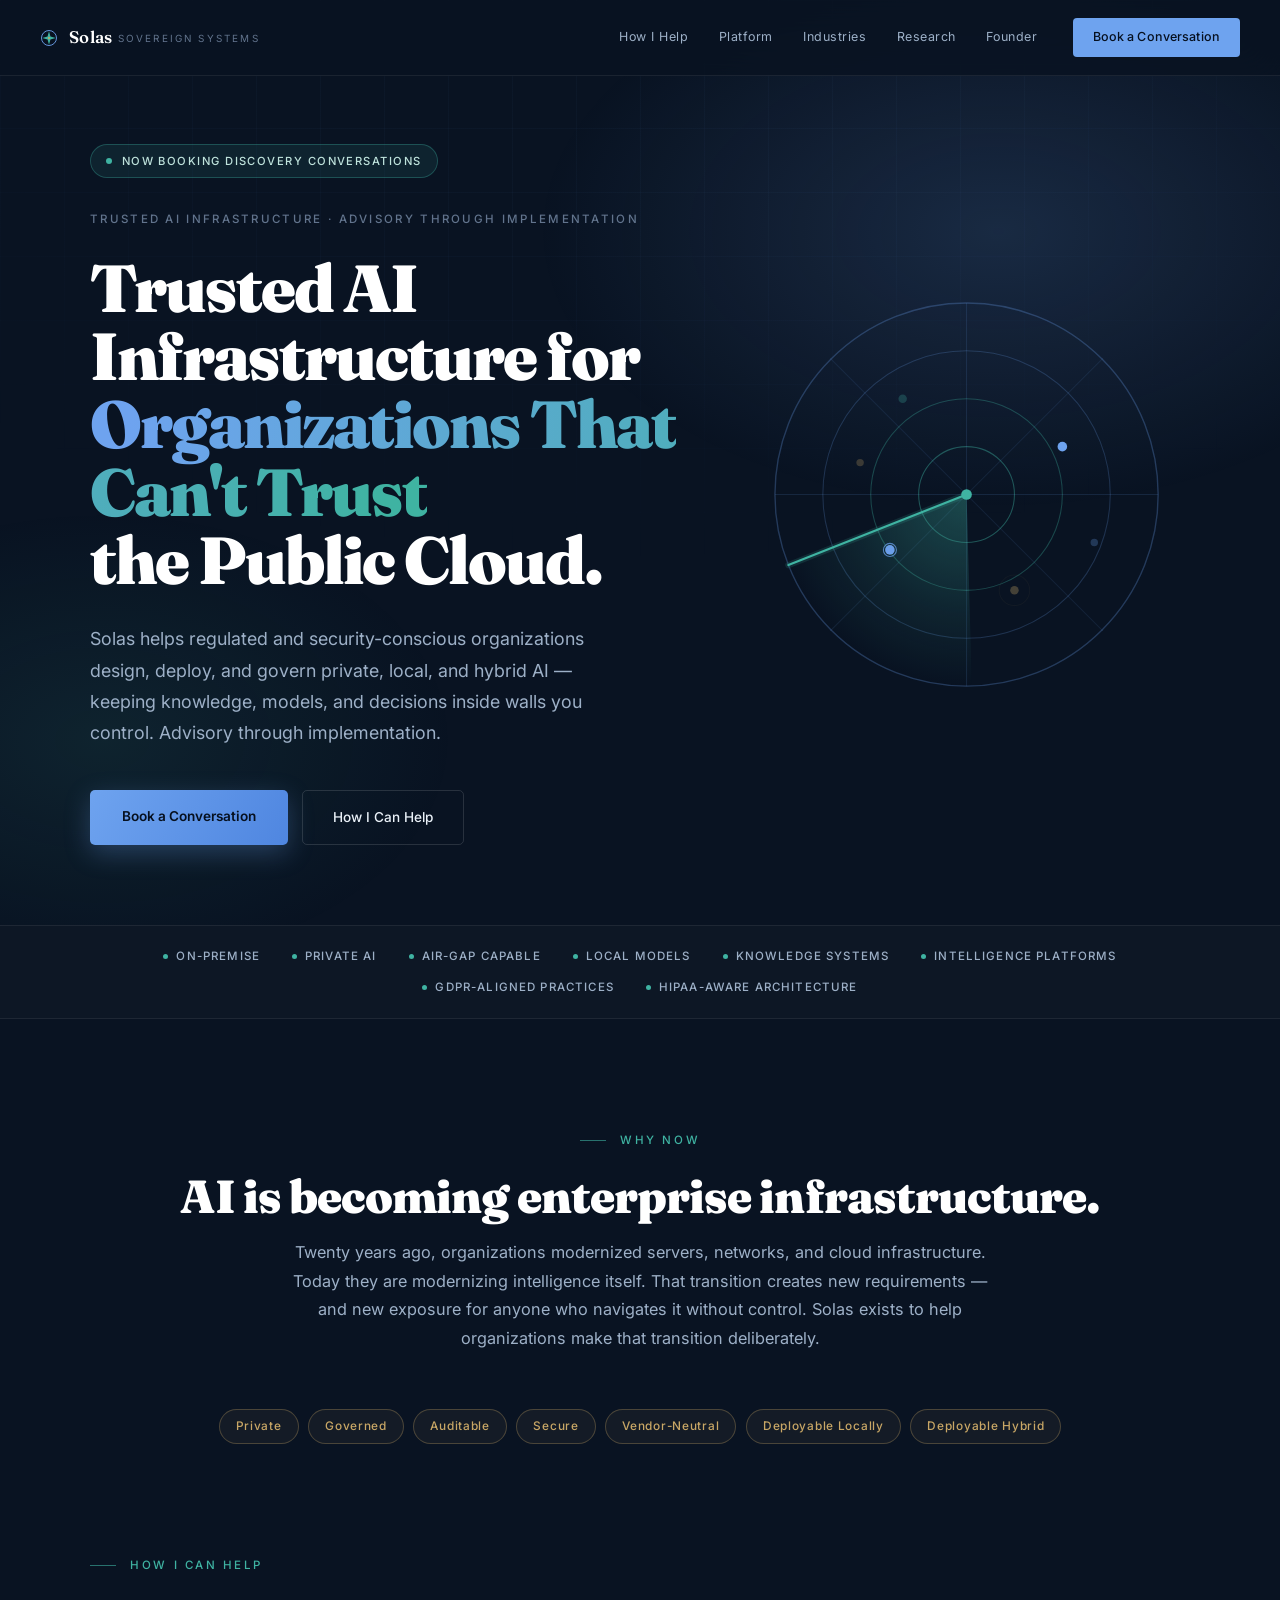
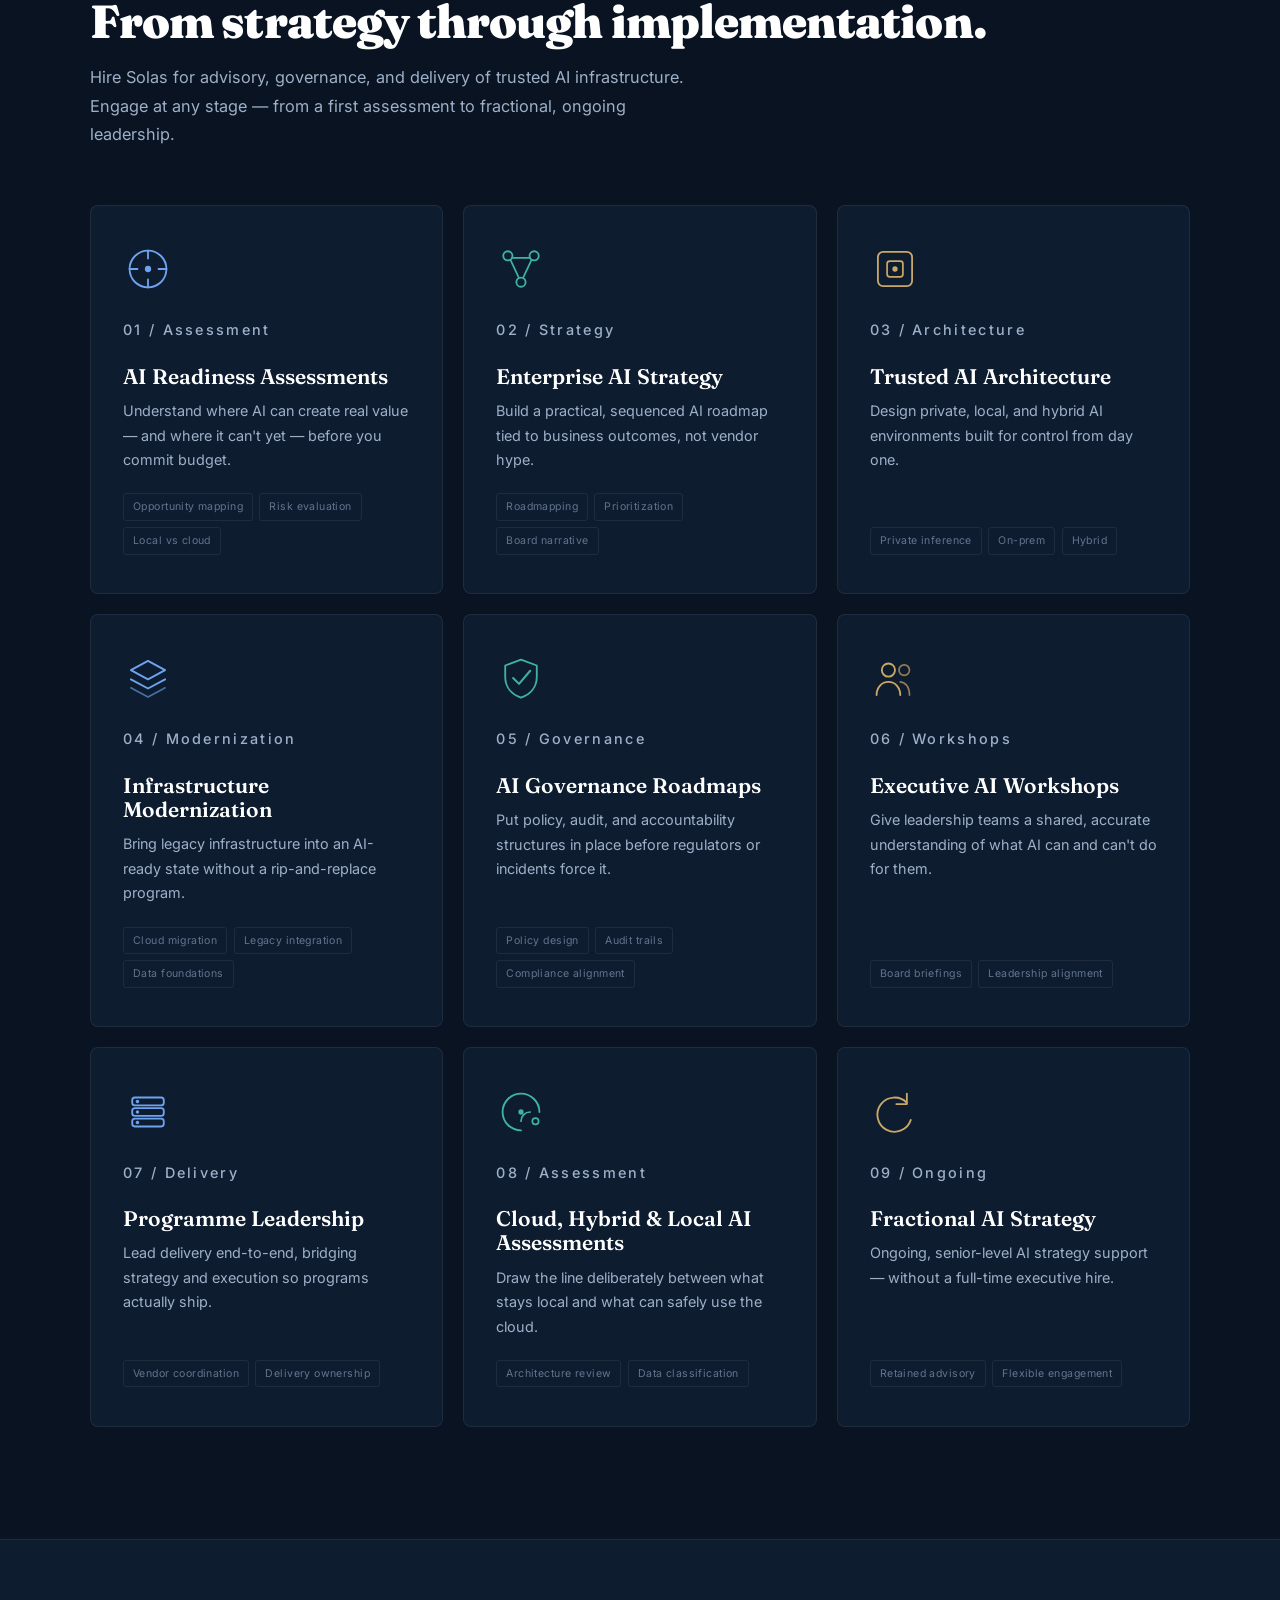
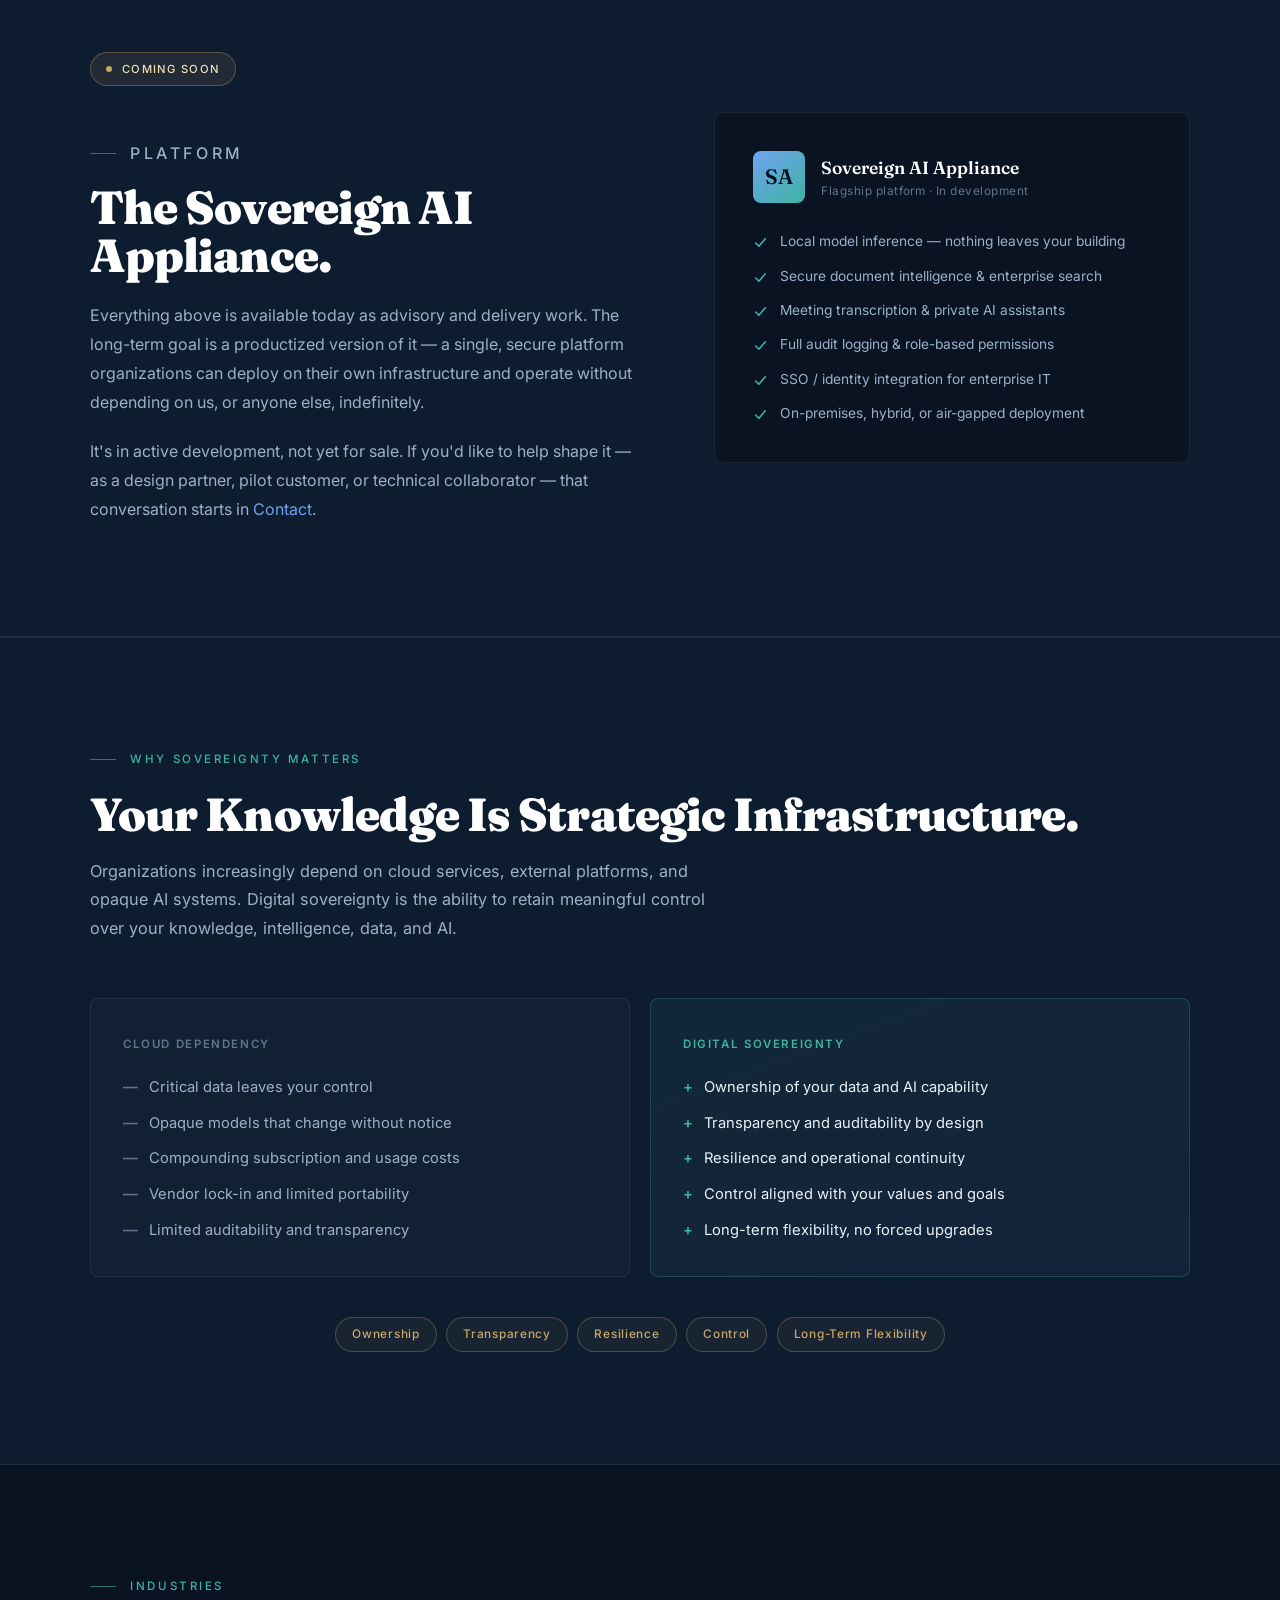
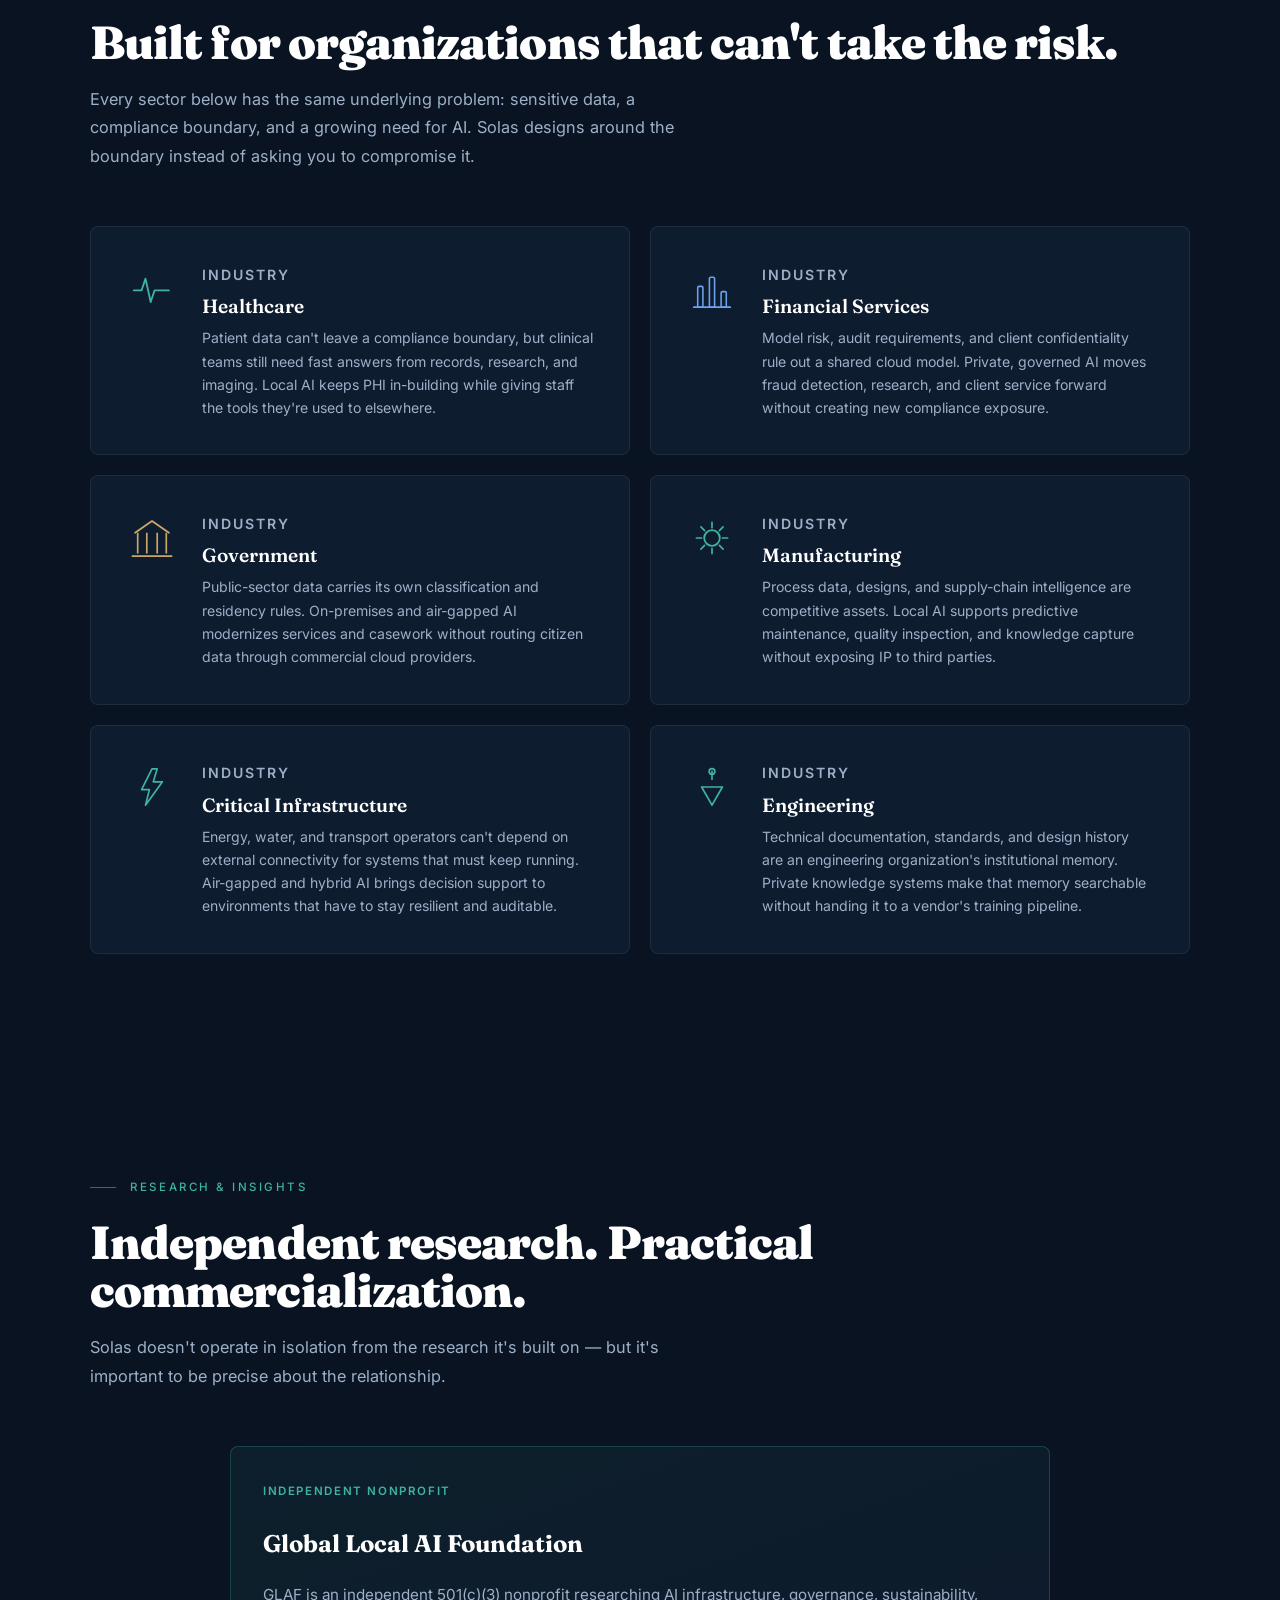
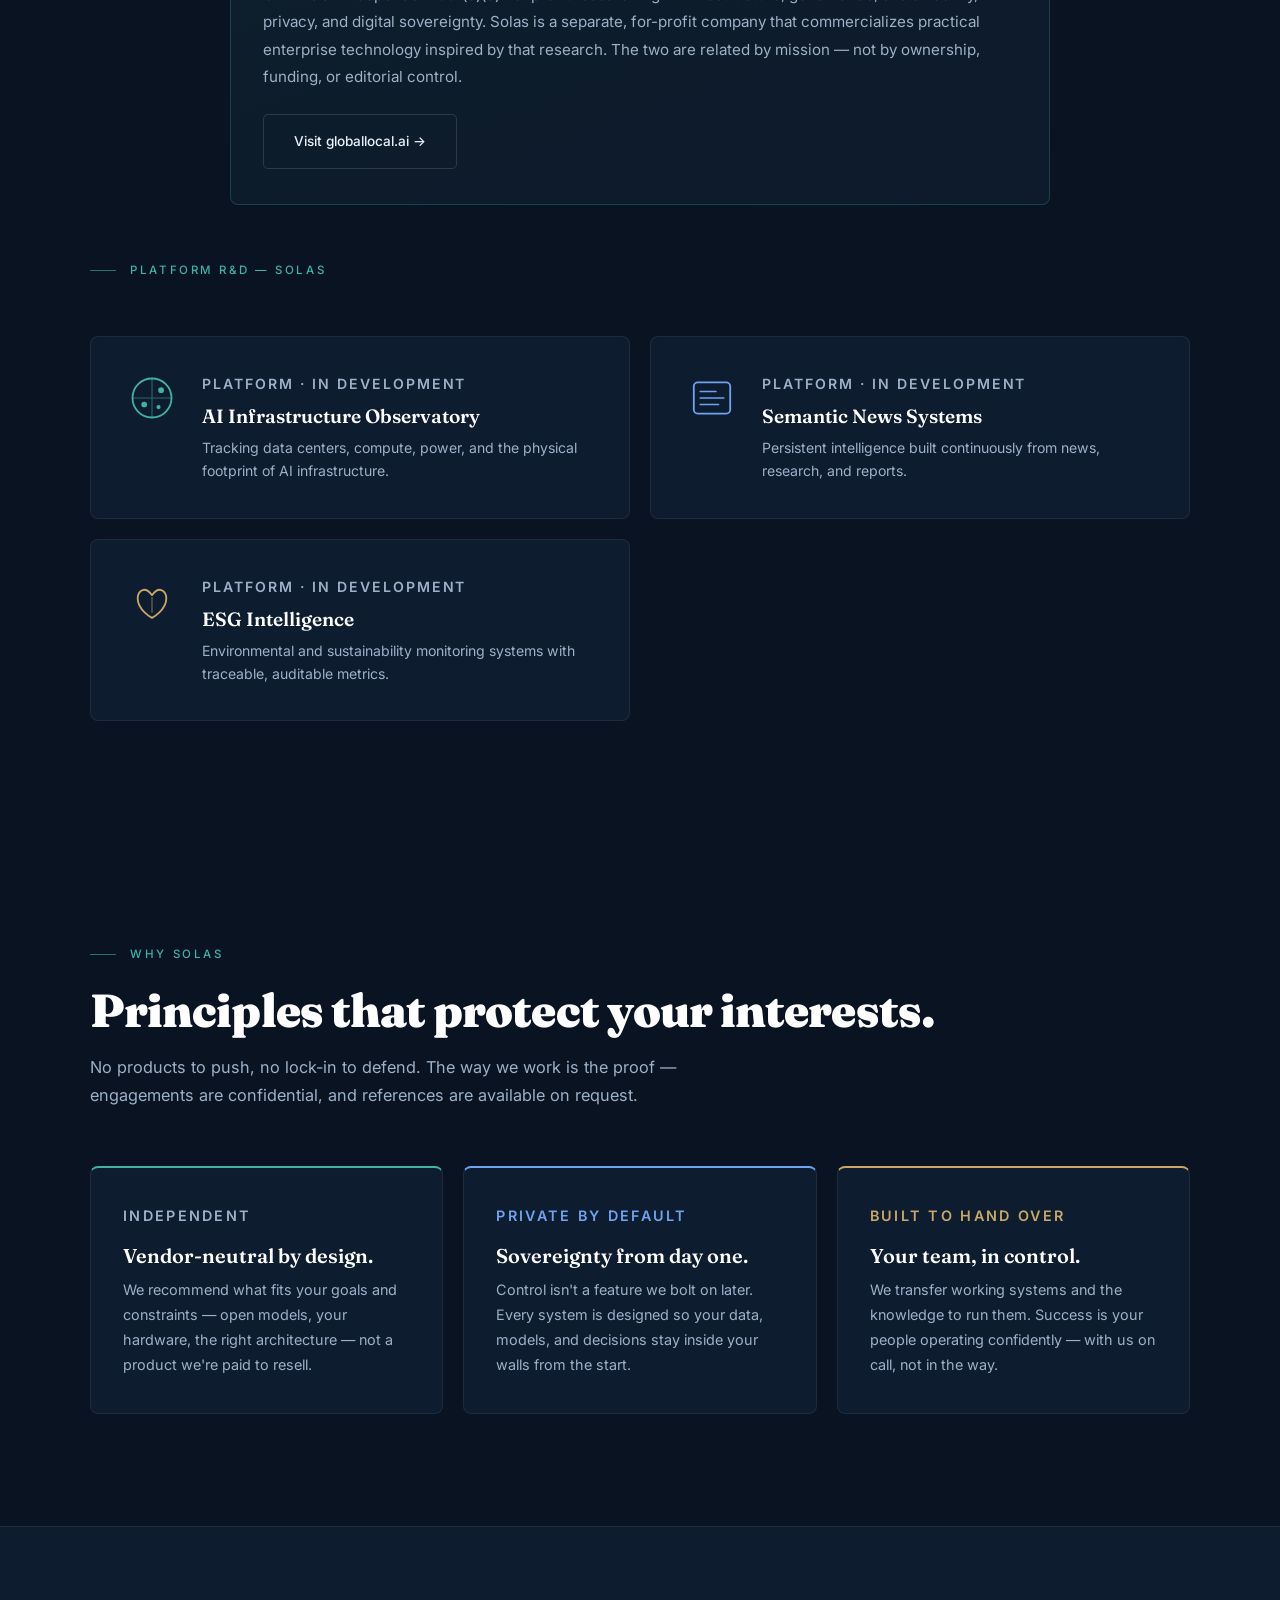
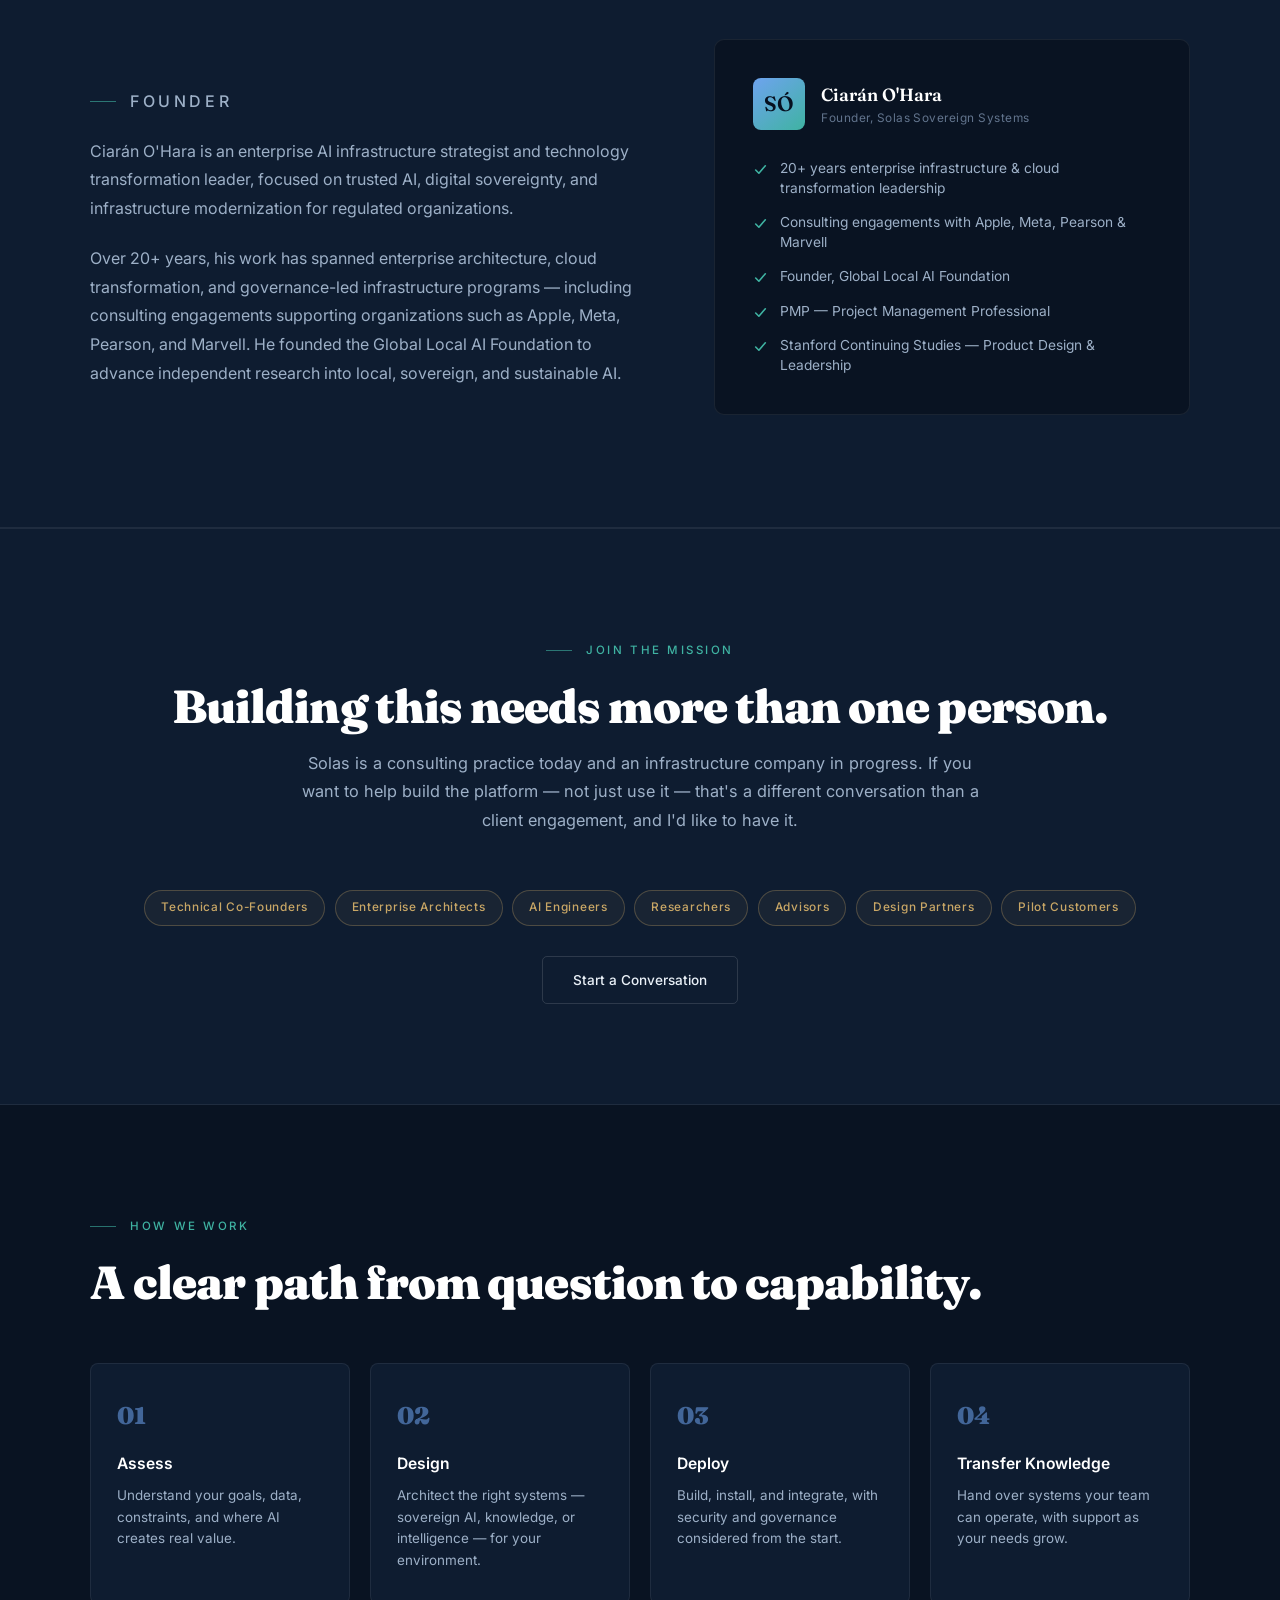
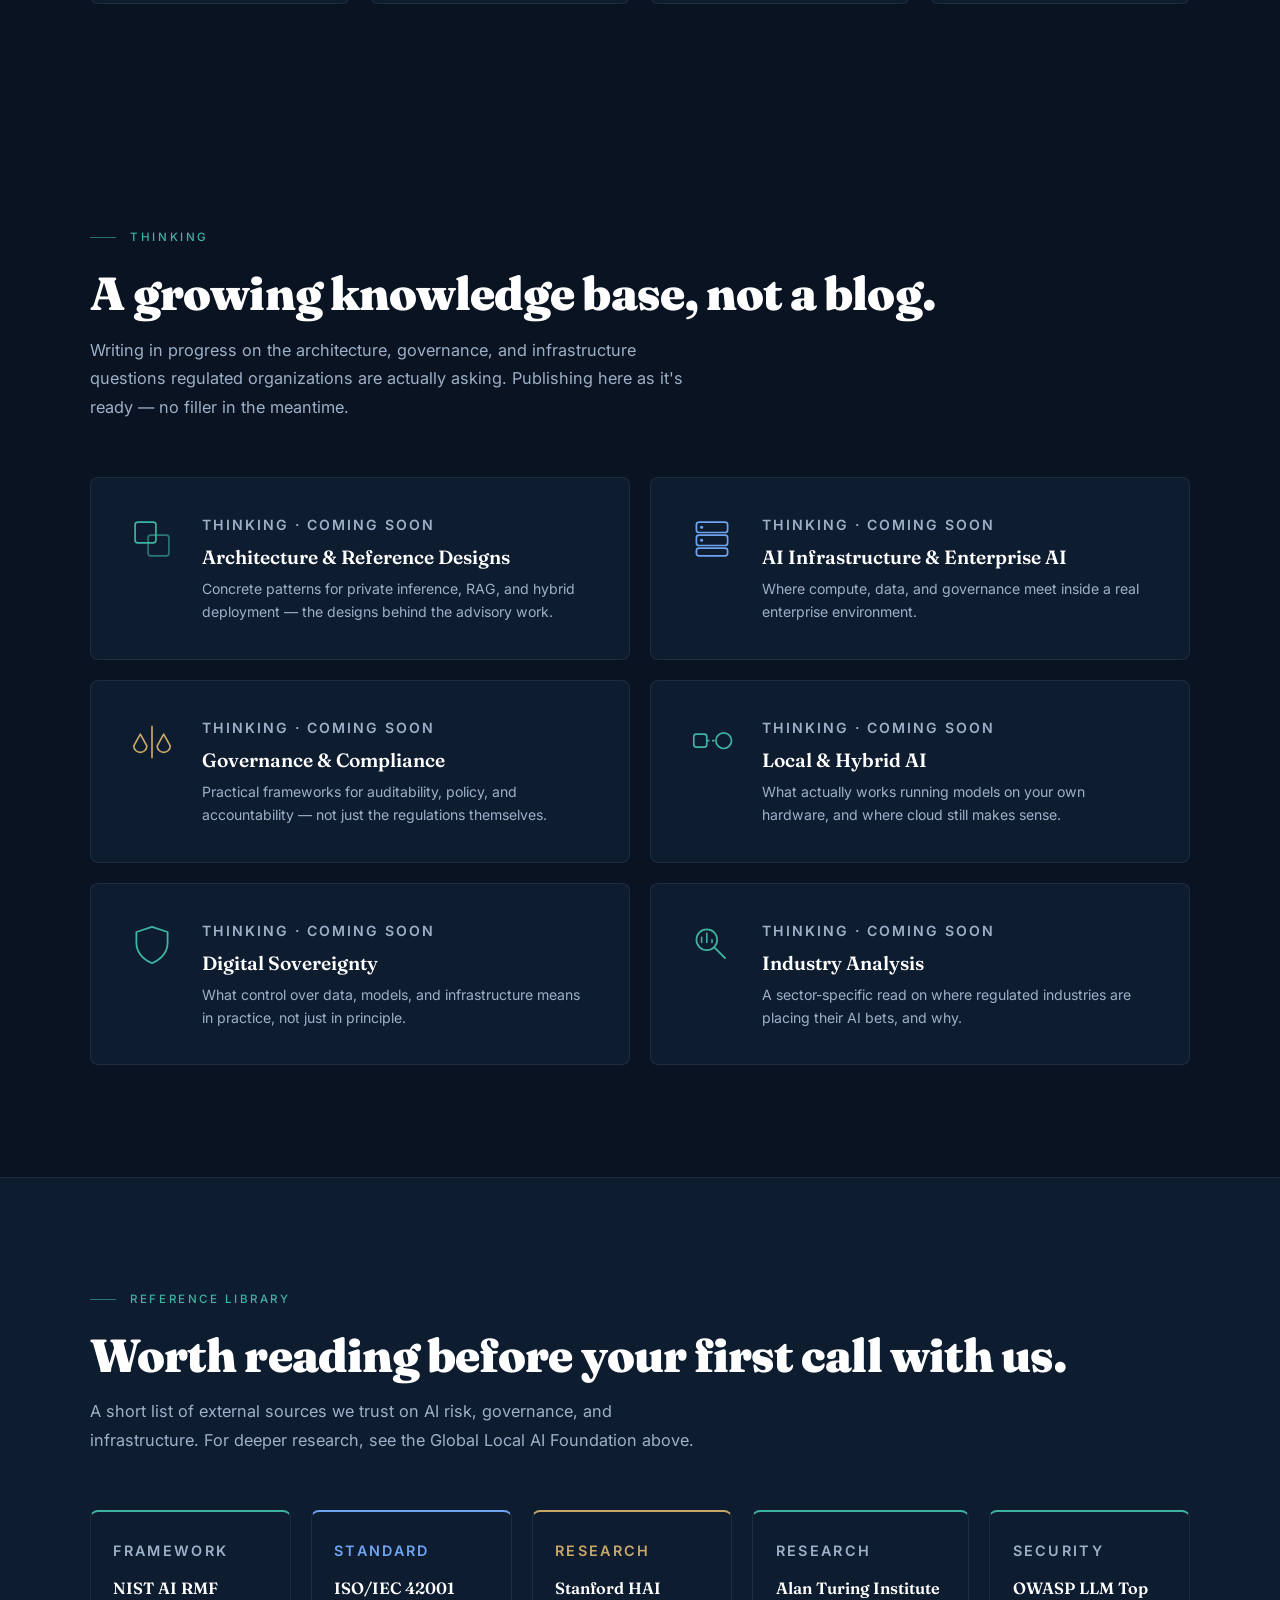
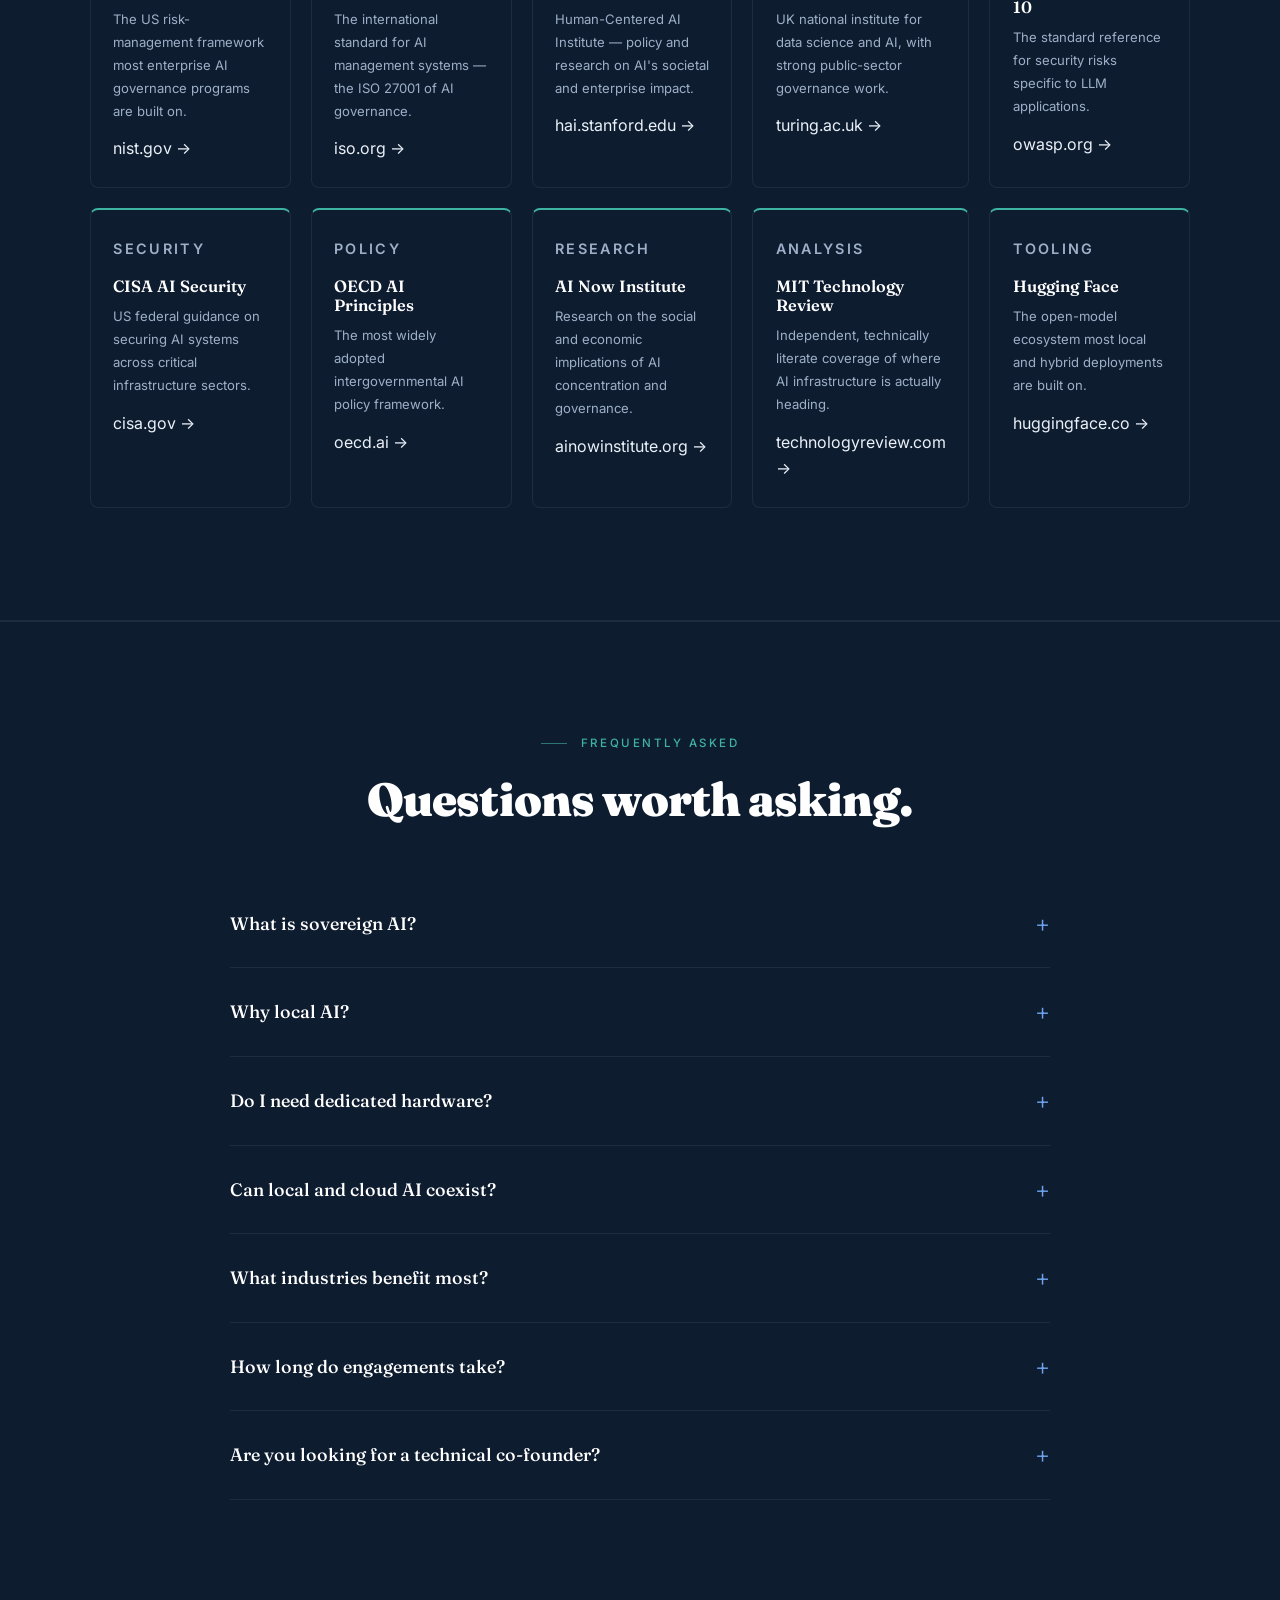
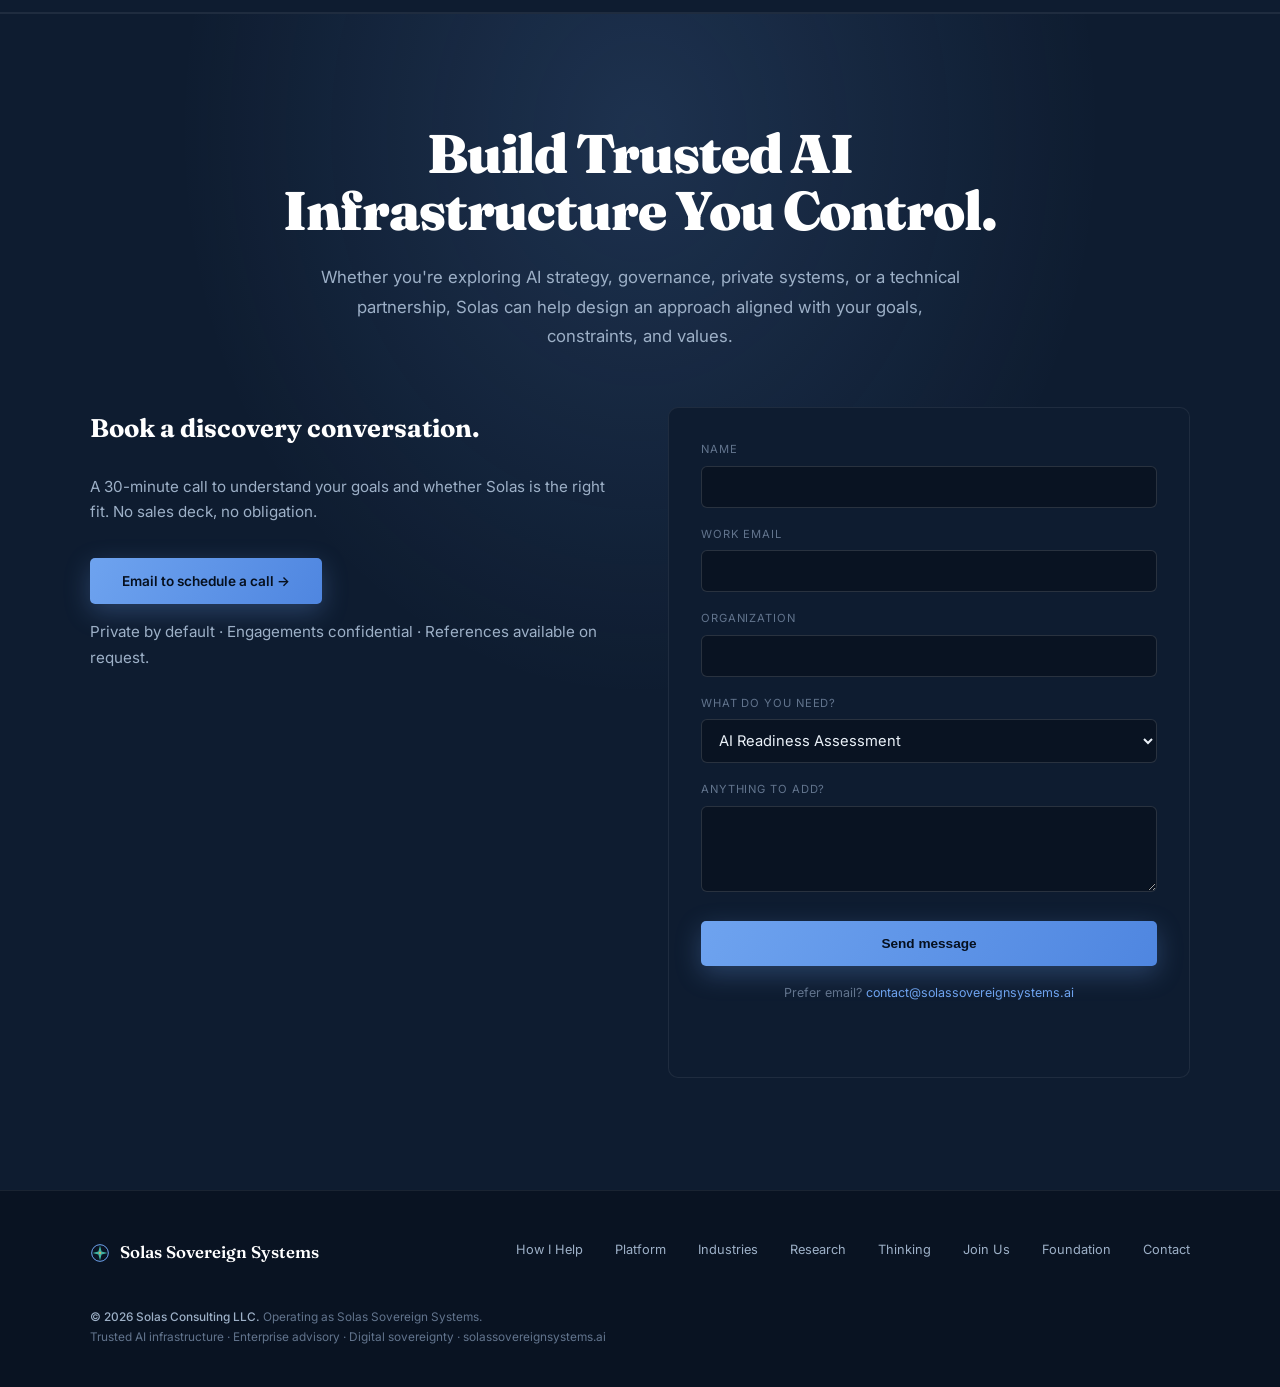
==== index.html @ c2ae2342 "contact: use contact@solassovereignsystems.ai instead of personal email Domain mail forwarding is al" ====
<!DOCTYPE html>
<html lang="en">
<head>
<meta charset="UTF-8">
<meta name="viewport" content="width=device-width, initial-scale=1.0">
<meta name="description" content="Solas Sovereign Systems is trusted AI infrastructure for organizations that can't trust the public cloud — advisory, architecture, and implementation for regulated industries.">
<meta property="og:title" content="Solas Sovereign Systems — Trusted AI Infrastructure">
<meta property="og:description" content="Trusted AI infrastructure for regulated industries. Advisory through implementation — private, local, and hybrid AI you control.">
<meta property="og:type" content="website">
<meta property="og:url" content="https://solassovereignsystems.ai/">
<meta property="og:image" content="https://solassovereignsystems.ai/og-image.png">
<meta property="og:image:width" content="1200">
<meta property="og:image:height" content="630">
<meta name="twitter:card" content="summary_large_image">
<meta name="twitter:title" content="Solas Sovereign Systems — Trusted AI Infrastructure">
<meta name="twitter:description" content="Trusted AI infrastructure for regulated industries. Private, local, and hybrid AI you control.">
<meta name="twitter:image" content="https://solassovereignsystems.ai/og-image.png">
<title>Solas Sovereign Systems — Trusted AI Infrastructure for Regulated Industries</title>
<link rel="canonical" href="https://solassovereignsystems.ai/">
<link rel="icon" type="image/svg+xml" href="/favicon.svg">
<link rel="icon" type="image/png" sizes="32x32" href="/favicon-32.png">
<link rel="icon" type="image/png" sizes="16x16" href="/favicon-16.png">
<link rel="apple-touch-icon" sizes="180x180" href="/apple-touch-icon.png">
<link rel="preconnect" href="https://fonts.googleapis.com">
<link rel="preconnect" href="https://fonts.gstatic.com" crossorigin>
<link href="https://fonts.googleapis.com/css2?family=Fraunces:ital,opsz,wght@0,9..144,400;0,9..144,500;0,9..144,600;0,9..144,900;1,9..144,400&family=Inter:wght@300;400;500;600;700&display=swap" rel="stylesheet">
<script type="application/ld+json">
{
  "@context": "https://schema.org",
  "@type": "ProfessionalService",
  "name": "Solas Sovereign Systems",
  "url": "https://solassovereignsystems.ai/",
  "description": "Trusted AI infrastructure for regulated industries — advisory, architecture, and implementation for private, local, and hybrid AI.",
  "image": "https://solassovereignsystems.ai/og-image.png",
  "priceRange": "$$$",
  "areaServed": "Worldwide",
  "founder": {
    "@type": "Person",
    "name": "Ciarán O'Hara",
    "jobTitle": "Founder, Enterprise AI Infrastructure Strategist",
    "alumniOf": "Stanford Continuing Studies",
    "sameAs": ["https://globallocal.ai"]
  },
  "makesOffer": [
    {"@type": "Offer", "itemOffered": {"@type": "Service", "name": "AI Readiness Assessments"}},
    {"@type": "Offer", "itemOffered": {"@type": "Service", "name": "Enterprise AI Strategy"}},
    {"@type": "Offer", "itemOffered": {"@type": "Service", "name": "Trusted AI Architecture"}},
    {"@type": "Offer", "itemOffered": {"@type": "Service", "name": "AI Governance Roadmaps"}}
  ],
  "knowsAbout": ["Sovereign AI", "Digital Sovereignty", "AI Governance", "Enterprise AI Infrastructure", "Local AI", "Hybrid AI"]
}
</script>
<style>
*,*::before,*::after{box-sizing:border-box;margin:0;padding:0}
:root{
  --bg:#091322;--bg2:#0e1c30;--bg3:#13263f;--bg4:#1a3252;
  --line:rgba(255,255,255,0.07);--line2:rgba(255,255,255,0.13);
  --teal:#3fb3a2;--blue:#6ea3ef;--gold:#c9a766;
  --text:#eaf1f8;--text2:#9db0c7;--text3:#62748d;
}
html{scroll-behavior:smooth}
body{background:var(--bg);color:var(--text);font-family:'Inter',sans-serif;font-weight:400;line-height:1.65;-webkit-font-smoothing:antialiased;overflow-x:hidden}
body::before{content:'';position:fixed;inset:0;z-index:0;pointer-events:none;
  background-image:linear-gradient(rgba(110,163,239,0.035) 1px,transparent 1px),linear-gradient(90deg,rgba(110,163,239,0.035) 1px,transparent 1px);
  background-size:64px 64px;
  mask-image:radial-gradient(ellipse 100% 80% at 50% 0%,#000 30%,transparent 80%);
  -webkit-mask-image:radial-gradient(ellipse 100% 80% at 50% 0%,#000 30%,transparent 80%)}
.wrap{max-width:1180px;margin:0 auto;padding:0 2.5rem}
section{position:relative;z-index:1}
a{color:inherit;text-decoration:none}
@keyframes fU{from{opacity:0;transform:translateY(22px)}to{opacity:1;transform:translateY(0)}}
@keyframes ping{0%{box-shadow:0 0 0 0 rgba(63,179,162,0.6)}70%{box-shadow:0 0 0 7px rgba(63,179,162,0)}100%{box-shadow:0 0 0 0 rgba(63,179,162,0)}}
.reveal{opacity:0;transform:translateY(22px);transition:opacity .7s ease,transform .7s ease}
.reveal.in{opacity:1;transform:none}

/* top accent */
.topbar{position:fixed;top:0;left:0;right:0;height:2px;z-index:200;background:linear-gradient(90deg,var(--teal),var(--blue),var(--gold))}

/* NAV */
nav{position:fixed;top:0;left:0;right:0;z-index:150;display:flex;align-items:center;justify-content:space-between;padding:1.15rem 2.5rem;background:rgba(9,19,34,0.82);backdrop-filter:blur(18px);border-bottom:1px solid var(--line)}
.brand{display:flex;align-items:center;gap:0.7rem;font-family:'Fraunces',serif;font-weight:600;font-size:1.05rem;letter-spacing:0.01em;color:#fff}
.brand .mark{width:18px;height:18px;flex-shrink:0}
.brand small{font-family:'Inter',sans-serif;font-weight:400;font-size:0.62rem;letter-spacing:0.22em;text-transform:uppercase;color:var(--text3);margin-left:-0.35rem}
.nav-right{display:flex;align-items:center;gap:2.2rem}
.nav-links{display:flex;gap:1.9rem}
.nav-links a{font-size:0.78rem;letter-spacing:0.04em;color:var(--text2);transition:color .2s}
.nav-links a:hover{color:#fff}
.nav-cta{font-size:0.78rem;font-weight:500;padding:9px 20px;border-radius:4px;background:var(--blue);color:#06101f;letter-spacing:0.01em;transition:all .2s;white-space:nowrap}
.nav-cta:hover{background:#8ab8f5;transform:translateY(-1px)}
@media(max-width:920px){.nav-links{display:none}nav{padding:1rem 1.5rem}.wrap{padding:0 1.5rem}}
@media(max-width:560px){.brand small{display:none}.nav-cta{padding:9px 16px}}

/* eyebrow + section heads */
.eyebrow{font-size:0.72rem;font-weight:500;letter-spacing:0.22em;text-transform:uppercase;color:var(--teal);display:flex;align-items:center;gap:0.9rem}
.eyebrow::before{content:'';width:26px;height:1px;background:var(--teal);opacity:0.6}
.sec-head{font-family:'Fraunces',serif;font-weight:900;font-size:clamp(2rem,4vw,2.9rem);line-height:1.04;letter-spacing:-0.02em;color:#fff}
.sec-sub{color:var(--text2);font-size:1.02rem;line-height:1.75;max-width:620px;margin-top:1.1rem}

/* HERO */
.hero{min-height:94vh;display:flex;align-items:center;padding:9rem 0 5rem;overflow:hidden;
  background:radial-gradient(ellipse 60% 50% at 78% 25%,rgba(110,163,239,0.16),transparent 60%),radial-gradient(ellipse 50% 45% at 8% 80%,rgba(63,179,162,0.10),transparent 55%)}
.hero-inner{max-width:1180px;margin:0 auto;padding:0 2.5rem;width:100%;display:grid;grid-template-columns:1.15fr 0.85fr;gap:3rem;align-items:center}
.status-pill{display:inline-flex;align-items:center;gap:0.6rem;font-size:0.7rem;font-weight:500;letter-spacing:0.13em;text-transform:uppercase;color:#bfe3dc;background:rgba(63,179,162,0.1);border:1px solid rgba(63,179,162,0.32);padding:7px 15px;border-radius:100px;margin-bottom:2rem;opacity:0;animation:fU .8s .1s ease forwards}
.status-pill.static{opacity:1;animation:none}
.status-pill.gold{color:#f0dfb8;background:rgba(201,167,102,0.1);border-color:rgba(201,167,102,0.35)}
.status-pill.gold .dot{background:var(--gold)}
.status-pill .dot{width:6px;height:6px;border-radius:50%;background:var(--teal);animation:ping 2.4s ease-out infinite}
.hero-eyebrow{font-size:0.72rem;font-weight:500;letter-spacing:0.2em;text-transform:uppercase;color:var(--text3);margin-bottom:1.6rem;opacity:0;animation:fU .8s .2s ease forwards}
.hero h1{font-family:'Fraunces',serif;font-weight:900;font-size:clamp(2.5rem,5.2vw,4.4rem);line-height:1.02;letter-spacing:-0.03em;color:#fff;opacity:0;animation:fU .8s .35s ease forwards}
.hero h1 em{font-style:normal;background:linear-gradient(100deg,var(--blue) 5%,var(--teal) 95%);-webkit-background-clip:text;background-clip:text;color:transparent}
.hero-sub{font-size:1.12rem;color:var(--text2);line-height:1.75;max-width:540px;margin:1.8rem 0 2.6rem;opacity:0;animation:fU .8s .5s ease forwards}
.hero-actions{display:flex;gap:0.9rem;flex-wrap:wrap;opacity:0;animation:fU .8s .65s ease forwards}
.btn-primary{font-size:0.85rem;font-weight:600;padding:15px 32px;border-radius:5px;background:linear-gradient(120deg,var(--blue),#4f86e0);color:#06101f;transition:all .25s;box-shadow:0 8px 26px rgba(110,163,239,0.28)}
.btn-primary:hover{transform:translateY(-2px);box-shadow:0 12px 34px rgba(110,163,239,0.42)}
.btn-ghost{font-size:0.85rem;font-weight:500;padding:15px 30px;border-radius:5px;background:transparent;color:var(--text);border:1px solid var(--line2);transition:all .2s}
.btn-ghost:hover{border-color:var(--blue);color:#fff}
/* hero observatory motif */
.hero-vis{position:relative;display:flex;align-items:center;justify-content:center;opacity:0;animation:fU 1s .5s ease forwards}
.hero-vis svg{width:100%;max-width:546px;height:auto}
@media(max-width:920px){.hero-inner{grid-template-columns:1fr}.hero-vis{display:none}.hero{min-height:auto;padding:8rem 0 4rem}}

/* TRUST BAR */
.trust{border-top:1px solid var(--line);border-bottom:1px solid var(--line);background:rgba(255,255,255,0.015)}
.trust-inner{display:flex;flex-wrap:wrap;align-items:center;justify-content:center;gap:0.7rem 2rem;padding:1.35rem 2.5rem;max-width:1180px;margin:0 auto}
.trust-item{display:inline-flex;align-items:center;gap:0.5rem;font-size:0.72rem;font-weight:500;letter-spacing:0.1em;text-transform:uppercase;color:var(--text2);white-space:nowrap}
.trust-item i{width:5px;height:5px;border-radius:50%;background:var(--teal);display:inline-block;flex-shrink:0}

/* SECTION shell */
.sec{padding:7rem 0}
.sec-intro{margin-bottom:3.5rem}

/* SERVICES */
.svc-grid{display:grid;grid-template-columns:repeat(6,1fr);gap:1.25rem}
.svc{grid-column:span 2;background:var(--bg2);border:1px solid var(--line);border-radius:8px;padding:2.4rem 2rem;display:flex;flex-direction:column;transition:border-color .3s,transform .3s,background .3s;position:relative;overflow:hidden}
.svc:hover{border-color:var(--line2);transform:translateY(-3px);background:var(--bg3)}
.svc::after{content:'';position:absolute;top:0;left:0;right:0;height:2px;background:linear-gradient(90deg,var(--teal),var(--blue));transform:scaleX(0);transform-origin:left;transition:transform .45s ease}
.svc:hover::after{transform:scaleX(1)}
.svc-ico{width:50px;height:50px;margin-bottom:1.5rem;color:var(--blue)}
.svc:nth-child(3n+2) .svc-ico{color:var(--teal)}
.svc:nth-child(3n) .svc-ico{color:var(--gold)}
.svc-num{font-size:0.68rem;font-weight:500;letter-spacing:0.16em;color:var(--text3);margin-bottom:0.8rem}
.svc h3{font-family:'Fraunces',serif;font-weight:600;font-size:1.32rem;color:#fff;line-height:1.15;margin-bottom:0.7rem}
.svc p{font-size:0.9rem;color:var(--text2);line-height:1.7;margin-bottom:1.3rem}
.svc-tags{display:flex;flex-wrap:wrap;gap:0.4rem;margin-top:auto}
.svc-tag{font-size:0.66rem;letter-spacing:0.04em;color:var(--text3);border:1px solid var(--line);border-radius:3px;padding:4px 9px}
@media(max-width:920px){.svc-grid{grid-template-columns:1fr}.svc{grid-column:auto}}
@media(min-width:921px) and (max-width:1180px){.svc-grid{grid-template-columns:repeat(4,1fr)}.svc{grid-column:span 2}}

/* WHY SOVEREIGNTY */
.why{background:var(--bg2);border-top:1px solid var(--line);border-bottom:1px solid var(--line)}
.why-grid{display:grid;grid-template-columns:1fr 1fr;gap:1.25rem;margin-top:3rem}
@media(max-width:768px){.why-grid{grid-template-columns:1fr}}
.why-col{border-radius:8px;padding:2.2rem 2rem}
.why-col.bad{background:rgba(255,255,255,0.02);border:1px solid var(--line)}
.why-col.good{background:linear-gradient(160deg,rgba(63,179,162,0.08),rgba(110,163,239,0.05));border:1px solid rgba(63,179,162,0.25)}
.why-col h4{font-size:0.72rem;font-weight:600;letter-spacing:0.14em;text-transform:uppercase;margin-bottom:1.4rem}
.why-col.bad h4{color:var(--text3)}
.why-col.good h4{color:var(--teal)}
.why-list{list-style:none;display:flex;flex-direction:column;gap:0.85rem}
.why-list li{font-size:0.92rem;color:var(--text2);display:flex;gap:0.7rem;line-height:1.5}
.why-list li span{flex-shrink:0;font-weight:600}
.why-col.bad .why-list li span{color:var(--text3)}
.why-col.good .why-list li{color:var(--text)}
.why-col.good .why-list li span{color:var(--teal)}
.benefits{display:flex;flex-wrap:wrap;gap:0.6rem;margin-top:2.5rem;justify-content:center}
.benefit{font-size:0.74rem;font-weight:500;letter-spacing:0.06em;color:var(--gold);border:1px solid rgba(201,167,102,0.3);background:rgba(201,167,102,0.06);border-radius:100px;padding:7px 16px}

/* INITIATIVES */
.init-grid{display:grid;grid-template-columns:repeat(2,1fr);gap:1.25rem;margin-top:3.5rem}
@media(max-width:768px){.init-grid{grid-template-columns:1fr}}
.init{background:var(--bg2);border:1px solid var(--line);border-radius:8px;padding:2.2rem;display:flex;gap:1.5rem;align-items:flex-start;transition:border-color .3s,transform .3s}
.init:hover{border-color:var(--line2);transform:translateY(-2px)}
.init-ico{width:52px;height:52px;flex-shrink:0;color:var(--teal)}
.init:nth-child(2) .init-ico{color:var(--blue)}
.init:nth-child(3) .init-ico{color:var(--gold)}
.init:nth-child(4) .init-ico{color:var(--teal)}
.init-tag{font-size:0.64rem;font-weight:600;letter-spacing:0.14em;text-transform:uppercase;color:var(--text3);margin-bottom:0.6rem}
.init h3{font-family:'Fraunces',serif;font-weight:600;font-size:1.2rem;color:#fff;margin-bottom:0.5rem;line-height:1.2}
.init p{font-size:0.88rem;color:var(--text2);line-height:1.65}
.init a.more{font-size:0.74rem;color:var(--blue);margin-top:0.8rem;display:inline-block}

/* FOUNDER */
.founder{background:var(--bg2);border-top:1px solid var(--line);border-bottom:1px solid var(--line)}
.founder-grid{display:grid;grid-template-columns:1fr 0.85fr;gap:4rem;align-items:center}
@media(max-width:820px){.founder-grid{grid-template-columns:1fr;gap:2.5rem}}
.founder-text p{color:var(--text2);font-size:1rem;line-height:1.8;margin-top:1.3rem}
.founder-card{background:var(--bg);border:1px solid var(--line);border-radius:10px;padding:2.4rem}
.founder-mono{display:flex;align-items:center;gap:1rem;margin-bottom:1.8rem}
.founder-monogram{width:52px;height:52px;border-radius:8px;background:linear-gradient(140deg,var(--blue),var(--teal));display:flex;align-items:center;justify-content:center;font-family:'Fraunces',serif;font-weight:600;font-size:1.3rem;color:#06101f;flex-shrink:0}
.founder-mono .nm{font-family:'Fraunces',serif;font-weight:600;font-size:1.1rem;color:#fff}
.founder-mono .rl{font-size:0.74rem;color:var(--text3);letter-spacing:0.04em}
.hl-list{list-style:none;display:flex;flex-direction:column;gap:0.9rem}
.hl-list li{font-size:0.86rem;color:var(--text2);display:flex;gap:0.7rem;line-height:1.45}
.hl-list li svg{flex-shrink:0;margin-top:3px;color:var(--teal)}

/* PROCESS */
.proc-grid{display:grid;grid-template-columns:repeat(4,1fr);gap:1.25rem;margin-top:3.5rem}
@media(max-width:768px){.proc-grid{grid-template-columns:1fr 1fr}}
@media(max-width:480px){.proc-grid{grid-template-columns:1fr}}
.proc{position:relative;padding:2rem 1.6rem;background:var(--bg2);border:1px solid var(--line);border-radius:8px}
.proc-n{font-family:'Fraunces',serif;font-weight:900;font-size:1.5rem;color:var(--blue);opacity:0.55;margin-bottom:1rem}
.proc h4{font-size:0.98rem;font-weight:600;color:#fff;margin-bottom:0.5rem}
.proc p{font-size:0.84rem;color:var(--text2);line-height:1.6}

/* FAQ */
.faq{max-width:820px;margin:0 auto}
.faq-item{border-bottom:1px solid var(--line)}
.faq-item summary{list-style:none;cursor:pointer;padding:1.5rem 0;display:flex;justify-content:space-between;align-items:center;gap:1.5rem;font-family:'Fraunces',serif;font-weight:500;font-size:1.12rem;color:#fff;transition:color .2s}
.faq-item summary::-webkit-details-marker{display:none}
.faq-item summary:hover{color:var(--blue)}
.faq-item summary .pl{color:var(--blue);font-weight:300;font-size:1.5rem;transition:transform .3s;flex-shrink:0;font-family:'Inter',sans-serif}
.faq-item[open] summary .pl{transform:rotate(45deg)}
.faq-item p{color:var(--text2);font-size:0.95rem;line-height:1.8;padding:0 0 1.6rem;max-width:90%}

/* FINAL CTA */
.final{text-align:center;background:radial-gradient(ellipse 60% 80% at 50% 10%,rgba(110,163,239,0.16),transparent 60%),var(--bg2);border-top:1px solid var(--line)}
.final h2{font-family:'Fraunces',serif;font-weight:900;font-size:clamp(2.2rem,5vw,3.4rem);line-height:1.04;letter-spacing:-0.02em;color:#fff;max-width:760px;margin:0 auto}
.final p{color:var(--text2);font-size:1.05rem;line-height:1.75;max-width:640px;margin:1.5rem auto 2.6rem}

/* FOOTER */
footer{border-top:1px solid var(--line);padding:3rem 0 2.5rem}
.footer-inner{display:flex;justify-content:space-between;align-items:flex-start;flex-wrap:wrap;gap:2rem}
.footer-brand{font-family:'Fraunces',serif;font-weight:600;font-size:1.05rem;color:#fff;display:flex;align-items:center;gap:0.6rem}
.footer-links{display:flex;gap:2rem;flex-wrap:wrap}
.footer-links a{font-size:0.8rem;color:var(--text2);transition:color .2s}
.footer-links a:hover{color:#fff}
.footer-legal{margin-top:2.5rem;font-size:0.74rem;color:var(--text3);line-height:1.7}
.footer-legal strong{color:var(--text2);font-weight:500}

/* === C-FIXES: motion / credibility / conversion === */
.topbar{transform-origin:left;transform:scaleX(0);transition:transform .12s linear;will-change:transform}
nav{transition:padding .3s ease,background .3s ease}
nav.scrolled{padding-top:0.7rem;padding-bottom:0.7rem;background:rgba(9,19,34,0.95)}
.hw{display:inline-block;opacity:0;transform:translateY(16px);animation:hwUp .6s cubic-bezier(.2,.7,.3,1) forwards}
@keyframes hwUp{to{opacity:1;transform:none}}
/* PRINCIPLES */
.principles{padding:7rem 0}
.prin-grid{display:grid;grid-template-columns:repeat(3,1fr);gap:1.25rem;margin-top:3.5rem}
@media(max-width:768px){.prin-grid{grid-template-columns:1fr}}
.prin{background:var(--bg2);border:1px solid var(--line);border-radius:8px;padding:2.2rem 2rem;border-top:2px solid var(--teal)}
.prin:nth-child(2){border-top-color:var(--blue)}
.prin:nth-child(3){border-top-color:var(--gold)}
.prin-k{font-size:.66rem;font-weight:600;letter-spacing:.16em;text-transform:uppercase;color:var(--teal);margin-bottom:1rem}
.prin:nth-child(2) .prin-k{color:var(--blue)}
.prin:nth-child(3) .prin-k{color:var(--gold)}
.prin h3{font-family:'Fraunces',serif;font-weight:600;font-size:1.25rem;color:#fff;margin-bottom:.6rem;line-height:1.15}
.prin p{font-size:.9rem;color:var(--text2);line-height:1.75}
/* CONTACT */
.contact-grid{display:grid;grid-template-columns:1fr 1fr;gap:3.5rem;align-items:start;margin-top:3.5rem;text-align:left}
@media(max-width:820px){.contact-grid{grid-template-columns:1fr;gap:2.5rem}}
.contact-copy h3{font-family:'Fraunces',serif;font-weight:700;font-size:1.6rem;color:#fff;margin-bottom:.8rem}
.contact-copy p{color:var(--text2);line-height:1.7;font-size:.95rem}
.contact-actions{margin:1.6rem 0}
.contact-trust{font-size:.78rem;color:var(--text3);line-height:1.6;margin-top:1.5rem}
.cform{background:var(--bg2);border:1px solid var(--line);border-radius:10px;padding:2rem}
.cform .fld{margin-bottom:1.05rem}
.cform label{display:block;font-size:.7rem;letter-spacing:.08em;text-transform:uppercase;color:var(--text3);margin:0 0 .45rem}
.cform input,.cform select,.cform textarea{width:100%;background:var(--bg);border:1px solid var(--line2);border-radius:6px;padding:11px 13px;color:var(--text);font-family:'Inter',sans-serif;font-size:.92rem;transition:border-color .2s}
.cform input:focus,.cform select:focus,.cform textarea:focus{outline:none;border-color:var(--blue)}
.cform textarea{resize:vertical;min-height:86px}
.cform button{width:100%;margin-top:.3rem;cursor:pointer;border:none}
.cform .alt{font-size:.78rem;color:var(--text3);text-align:center;margin-top:1rem}
.cform .alt a{color:var(--blue)}
</style>
</head>
<body>

<div class="topbar"></div>

<nav>
  <a href="#top" class="brand">
    <svg class="mark" viewBox="0 0 24 24" fill="none"><circle cx="12" cy="12" r="10" stroke="#6ea3ef" stroke-width="1.2"/><path d="M12 3 L13.9 10.1 L21 12 L13.9 13.9 L12 21 L10.1 13.9 L3 12 L10.1 10.1 Z" fill="#3fb3a2"/><circle cx="12" cy="12" r="1.4" fill="#c9a766"/></svg>
    Solas <small>Sovereign Systems</small>
  </a>
  <div class="nav-right">
    <div class="nav-links">
      <a href="#services">How I Help</a>
      <a href="#platform">Platform</a>
      <a href="#industries">Industries</a>
      <a href="#research">Research</a>
      <a href="#about">Founder</a>
    </div>
    <a href="#contact" class="nav-cta">Book a Conversation</a>
  </div>
</nav>

<!-- HERO -->
<section class="hero" id="top">
  <div class="hero-inner">
    <div class="hero-content">
      <span class="status-pill"><span class="dot"></span>Now Booking Discovery Conversations</span>
      <p class="hero-eyebrow">Trusted AI Infrastructure · Advisory Through Implementation</p>
      <h1>Trusted AI Infrastructure for <em>Organizations That Can't Trust</em> the Public Cloud.</h1>
      <p class="hero-sub">Solas helps regulated and security-conscious organizations design, deploy, and govern private, local, and hybrid AI — keeping knowledge, models, and decisions inside walls you control. Advisory through implementation.</p>
      <div class="hero-actions">
        <a href="#contact" class="btn-primary">Book a Conversation</a>
        <a href="#services" class="btn-ghost">How I Can Help</a>
      </div>
    </div>
    <div class="hero-vis" aria-hidden="true">
      <svg viewBox="0 0 420 420" fill="none" xmlns="http://www.w3.org/2000/svg">
        <defs>
          <radialGradient id="rsweep" cx="210" cy="210" r="180" gradientUnits="userSpaceOnUse">
            <stop offset="0" stop-color="#3fb3a2" stop-opacity="0.34"/>
            <stop offset="0.65" stop-color="#3fb3a2" stop-opacity="0.10"/>
            <stop offset="1" stop-color="#3fb3a2" stop-opacity="0"/>
          </radialGradient>
        </defs>
        <circle cx="210" cy="210" r="180" stroke="rgba(110,163,239,0.28)" stroke-width="1.3"/>
        <circle cx="210" cy="210" r="135" stroke="rgba(110,163,239,0.22)" stroke-width="1"/>
        <circle cx="210" cy="210" r="90" stroke="rgba(63,179,162,0.32)" stroke-width="1"/>
        <circle cx="210" cy="210" r="45" stroke="rgba(63,179,162,0.42)" stroke-width="1"/>
        <line x1="30" y1="210" x2="390" y2="210" stroke="rgba(110,163,239,0.14)" stroke-width="1"/>
        <line x1="210" y1="30" x2="210" y2="390" stroke="rgba(110,163,239,0.14)" stroke-width="1"/>
        <line x1="82" y1="82" x2="338" y2="338" stroke="rgba(110,163,239,0.10)" stroke-width="1"/>
        <line x1="338" y1="82" x2="82" y2="338" stroke="rgba(110,163,239,0.10)" stroke-width="1"/>
        <g>
          <path d="M210 210 L210 30 A180 180 0 0 0 41 148.4 Z" fill="url(#rsweep)"/>
          <line x1="210" y1="210" x2="210" y2="30" stroke="#3fb3a2" stroke-width="6" opacity="0.16" stroke-linecap="round"/>
          <line x1="210" y1="210" x2="210" y2="30" stroke="#3fb3a2" stroke-width="2" stroke-linecap="round"/>
          <animateTransform attributeName="transform" attributeType="XML" type="rotate" from="0 210 210" to="360 210 210" dur="5s" repeatCount="indefinite"/>
        </g>
        <circle cx="210" cy="210" r="5" fill="#3fb3a2"/>
        <circle cx="300" cy="165" r="4.5" fill="#6ea3ef" opacity="0.26"><animate attributeName="opacity" begin="0.88s" dur="5s" repeatCount="indefinite" values="1;0.95;0.26;0.26" keyTimes="0;0.06;0.28;1"/></circle>
        <circle cx="300" cy="165" r="4.5" fill="none" stroke="#6ea3ef" stroke-width="1" opacity="0"><animate attributeName="r" begin="0.88s" dur="5s" repeatCount="indefinite" values="4.5;16;16" keyTimes="0;0.28;1"/><animate attributeName="opacity" begin="0.88s" dur="5s" repeatCount="indefinite" values="0.85;0;0" keyTimes="0;0.28;1"/></circle>
        <circle cx="330" cy="255" r="3.5" fill="#6ea3ef" opacity="0.26"><animate attributeName="opacity" begin="1.54s" dur="5s" repeatCount="indefinite" values="1;0.95;0.26;0.26" keyTimes="0;0.06;0.28;1"/></circle>
        <circle cx="330" cy="255" r="3.5" fill="none" stroke="#6ea3ef" stroke-width="1" opacity="0"><animate attributeName="r" begin="1.54s" dur="5s" repeatCount="indefinite" values="3.5;15;15" keyTimes="0;0.28;1"/><animate attributeName="opacity" begin="1.54s" dur="5s" repeatCount="indefinite" values="0.85;0;0" keyTimes="0;0.28;1"/></circle>
        <circle cx="255" cy="300" r="4" fill="#c9a766" opacity="0.26"><animate attributeName="opacity" begin="2.13s" dur="5s" repeatCount="indefinite" values="1;0.95;0.26;0.26" keyTimes="0;0.06;0.28;1"/></circle>
        <circle cx="255" cy="300" r="4" fill="none" stroke="#c9a766" stroke-width="1" opacity="0"><animate attributeName="r" begin="2.13s" dur="5s" repeatCount="indefinite" values="4;15;15" keyTimes="0;0.28;1"/><animate attributeName="opacity" begin="2.13s" dur="5s" repeatCount="indefinite" values="0.85;0;0" keyTimes="0;0.28;1"/></circle>
        <circle cx="138" cy="262" r="4.5" fill="#6ea3ef" opacity="0.26"><animate attributeName="opacity" begin="3.25s" dur="5s" repeatCount="indefinite" values="1;0.95;0.26;0.26" keyTimes="0;0.06;0.28;1"/></circle>
        <circle cx="138" cy="262" r="4.5" fill="none" stroke="#6ea3ef" stroke-width="1" opacity="0"><animate attributeName="r" begin="3.25s" dur="5s" repeatCount="indefinite" values="4.5;16;16" keyTimes="0;0.28;1"/><animate attributeName="opacity" begin="3.25s" dur="5s" repeatCount="indefinite" values="0.85;0;0" keyTimes="0;0.28;1"/></circle>
        <circle cx="110" cy="180" r="3.5" fill="#c9a766" opacity="0.26"><animate attributeName="opacity" begin="3.98s" dur="5s" repeatCount="indefinite" values="1;0.95;0.26;0.26" keyTimes="0;0.06;0.28;1"/></circle>
        <circle cx="110" cy="180" r="3.5" fill="none" stroke="#c9a766" stroke-width="1" opacity="0"><animate attributeName="r" begin="3.98s" dur="5s" repeatCount="indefinite" values="3.5;15;15" keyTimes="0;0.28;1"/><animate attributeName="opacity" begin="3.98s" dur="5s" repeatCount="indefinite" values="0.85;0;0" keyTimes="0;0.28;1"/></circle>
        <circle cx="150" cy="120" r="4" fill="#3fb3a2" opacity="0.26"><animate attributeName="opacity" begin="4.53s" dur="5s" repeatCount="indefinite" values="1;0.95;0.26;0.26" keyTimes="0;0.06;0.28;1"/></circle>
        <circle cx="150" cy="120" r="4" fill="none" stroke="#3fb3a2" stroke-width="1" opacity="0"><animate attributeName="r" begin="4.53s" dur="5s" repeatCount="indefinite" values="4;15;15" keyTimes="0;0.28;1"/><animate attributeName="opacity" begin="4.53s" dur="5s" repeatCount="indefinite" values="0.85;0;0" keyTimes="0;0.28;1"/></circle>
      </svg>
    </div>
  </div>
</section>

<!-- TRUST BAR -->
<div class="trust">
  <div class="trust-inner">
    <span class="trust-item"><i></i>On-Premise</span>
    <span class="trust-item"><i></i>Private AI</span>
    <span class="trust-item"><i></i>Air-Gap Capable</span>
    <span class="trust-item"><i></i>Local Models</span>
    <span class="trust-item"><i></i>Knowledge Systems</span>
    <span class="trust-item"><i></i>Intelligence Platforms</span>
    <span class="trust-item"><i></i>GDPR-Aligned Practices</span>
    <span class="trust-item"><i></i>HIPAA-Aware Architecture</span>
  </div>
</div>

<!-- WHY NOW -->
<section class="sec" style="padding-bottom:0">
  <div class="wrap">
    <div class="sec-intro reveal" style="text-align:center;margin-left:auto;margin-right:auto">
      <p class="eyebrow" style="justify-content:center">Why Now</p>
      <h2 class="sec-head" style="margin-top:1.4rem">AI is becoming enterprise infrastructure.</h2>
      <p class="sec-sub" style="max-width:720px;margin-left:auto;margin-right:auto">Twenty years ago, organizations modernized servers, networks, and cloud infrastructure. Today they are modernizing intelligence itself. That transition creates new requirements — and new exposure for anyone who navigates it without control. Solas exists to help organizations make that transition deliberately.</p>
    </div>
    <div class="benefits reveal">
      <span class="benefit">Private</span>
      <span class="benefit">Governed</span>
      <span class="benefit">Auditable</span>
      <span class="benefit">Secure</span>
      <span class="benefit">Vendor-Neutral</span>
      <span class="benefit">Deployable Locally</span>
      <span class="benefit">Deployable Hybrid</span>
    </div>
  </div>
</section>

<!-- HOW I CAN HELP -->
<section class="sec" id="services">
  <div class="wrap">
    <div class="sec-intro reveal">
      <p class="eyebrow">How I Can Help</p>
      <h2 class="sec-head" style="margin-top:1.4rem">From strategy through implementation.</h2>
      <p class="sec-sub">Hire Solas for advisory, governance, and delivery of trusted AI infrastructure. Engage at any stage — from a first assessment to fractional, ongoing leadership.</p>
    </div>
    <div class="svc-grid">

      <div class="svc reveal">
        <svg class="svc-ico" viewBox="0 0 38 38" fill="none"><circle cx="19" cy="19" r="14" stroke="currentColor" stroke-width="1.4"/><circle cx="19" cy="19" r="2.4" fill="currentColor"/><path d="M19 5v6M19 27v6M5 19h6M27 19h6" stroke="currentColor" stroke-width="1.4" stroke-linecap="round"/></svg>
        <p class="svc-num">01 / Assessment</p>
        <h3>AI Readiness Assessments</h3>
        <p>Understand where AI can create real value — and where it can't yet — before you commit budget.</p>
        <div class="svc-tags"><span class="svc-tag">Opportunity mapping</span><span class="svc-tag">Risk evaluation</span><span class="svc-tag">Local vs cloud</span></div>
      </div>

      <div class="svc reveal">
        <svg class="svc-ico" viewBox="0 0 38 38" fill="none"><circle cx="9" cy="9" r="3.5" stroke="currentColor" stroke-width="1.4"/><circle cx="29" cy="9" r="3.5" stroke="currentColor" stroke-width="1.4"/><circle cx="19" cy="29" r="3.5" stroke="currentColor" stroke-width="1.4"/><path d="M12 10.5 26 10.5M11 12 17.5 26M27 12 20.5 26" stroke="currentColor" stroke-width="1.3"/></svg>
        <p class="svc-num">02 / Strategy</p>
        <h3>Enterprise AI Strategy</h3>
        <p>Build a practical, sequenced AI roadmap tied to business outcomes, not vendor hype.</p>
        <div class="svc-tags"><span class="svc-tag">Roadmapping</span><span class="svc-tag">Prioritization</span><span class="svc-tag">Board narrative</span></div>
      </div>

      <div class="svc reveal">
        <svg class="svc-ico" viewBox="0 0 38 38" fill="none"><rect x="6" y="6" width="26" height="26" rx="4" stroke="currentColor" stroke-width="1.4"/><rect x="13" y="13" width="12" height="12" rx="2" stroke="currentColor" stroke-width="1.3"/><circle cx="19" cy="19" r="2" fill="currentColor"/></svg>
        <p class="svc-num">03 / Architecture</p>
        <h3>Trusted AI Architecture</h3>
        <p>Design private, local, and hybrid AI environments built for control from day one.</p>
        <div class="svc-tags"><span class="svc-tag">Private inference</span><span class="svc-tag">On-prem</span><span class="svc-tag">Hybrid</span></div>
      </div>

      <div class="svc reveal">
        <svg class="svc-ico" viewBox="0 0 38 38" fill="none"><path d="M19 6 L32 13 L19 20 L6 13 Z" stroke="currentColor" stroke-width="1.4" stroke-linejoin="round"/><path d="M6 20 L19 27 L32 20" stroke="currentColor" stroke-width="1.4" stroke-linecap="round" stroke-linejoin="round"/><path d="M6 26.5 L19 33.5 L32 26.5" stroke="currentColor" stroke-width="1.3" stroke-linecap="round" stroke-linejoin="round" opacity="0.6"/></svg>
        <p class="svc-num">04 / Modernization</p>
        <h3>Infrastructure Modernization</h3>
        <p>Bring legacy infrastructure into an AI-ready state without a rip-and-replace program.</p>
        <div class="svc-tags"><span class="svc-tag">Cloud migration</span><span class="svc-tag">Legacy integration</span><span class="svc-tag">Data foundations</span></div>
      </div>

      <div class="svc reveal">
        <svg class="svc-ico" viewBox="0 0 38 38" fill="none"><path d="M19 5 L31 9.5 V18 C31 26 26 31.5 19 34 C12 31.5 7 26 7 18 V9.5 Z" stroke="currentColor" stroke-width="1.4" stroke-linejoin="round"/><path d="M13 19 L17.5 23.5 L26 13.5" stroke="currentColor" stroke-width="1.5" stroke-linecap="round" stroke-linejoin="round"/></svg>
        <p class="svc-num">05 / Governance</p>
        <h3>AI Governance Roadmaps</h3>
        <p>Put policy, audit, and accountability structures in place before regulators or incidents force it.</p>
        <div class="svc-tags"><span class="svc-tag">Policy design</span><span class="svc-tag">Audit trails</span><span class="svc-tag">Compliance alignment</span></div>
      </div>

      <div class="svc reveal">
        <svg class="svc-ico" viewBox="0 0 38 38" fill="none"><circle cx="14" cy="13" r="5" stroke="currentColor" stroke-width="1.4"/><circle cx="26" cy="13" r="4" stroke="currentColor" stroke-width="1.3" opacity="0.7"/><path d="M5 32c0-6 4-10 9-10s9 4 9 10" stroke="currentColor" stroke-width="1.4" stroke-linecap="round"/><path d="M23 22c4 0.3 7 3.8 7 10" stroke="currentColor" stroke-width="1.3" stroke-linecap="round" opacity="0.7"/></svg>
        <p class="svc-num">06 / Workshops</p>
        <h3>Executive AI Workshops</h3>
        <p>Give leadership teams a shared, accurate understanding of what AI can and can't do for them.</p>
        <div class="svc-tags"><span class="svc-tag">Board briefings</span><span class="svc-tag">Leadership alignment</span></div>
      </div>

      <div class="svc reveal">
        <svg class="svc-ico" viewBox="0 0 38 38" fill="none"><rect x="7" y="8" width="24" height="6" rx="2" stroke="currentColor" stroke-width="1.4"/><rect x="7" y="16" width="24" height="6" rx="2" stroke="currentColor" stroke-width="1.4"/><rect x="7" y="24" width="24" height="6" rx="2" stroke="currentColor" stroke-width="1.4"/><circle cx="11" cy="11" r="1.3" fill="currentColor"/><circle cx="11" cy="19" r="1.3" fill="currentColor"/><circle cx="11" cy="27" r="1.3" fill="currentColor"/></svg>
        <p class="svc-num">07 / Delivery</p>
        <h3>Programme Leadership</h3>
        <p>Lead delivery end-to-end, bridging strategy and execution so programs actually ship.</p>
        <div class="svc-tags"><span class="svc-tag">Vendor coordination</span><span class="svc-tag">Delivery ownership</span></div>
      </div>

      <div class="svc reveal">
        <svg class="svc-ico" viewBox="0 0 38 38" fill="none"><path d="M19 33a14 14 0 1 1 14-14" stroke="currentColor" stroke-width="1.4" stroke-linecap="round"/><path d="M19 26a7 7 0 0 1 7-7" stroke="currentColor" stroke-width="1.3" stroke-linecap="round"/><circle cx="19" cy="19" r="2" fill="currentColor"/><circle cx="30" cy="26" r="2.4" stroke="currentColor" stroke-width="1.3"/></svg>
        <p class="svc-num">08 / Assessment</p>
        <h3>Cloud, Hybrid &amp; Local AI Assessments</h3>
        <p>Draw the line deliberately between what stays local and what can safely use the cloud.</p>
        <div class="svc-tags"><span class="svc-tag">Architecture review</span><span class="svc-tag">Data classification</span></div>
      </div>

      <div class="svc reveal">
        <svg class="svc-ico" viewBox="0 0 38 38" fill="none"><path d="M28 12a13 13 0 1 0 3 13" stroke="currentColor" stroke-width="1.4" stroke-linecap="round"/><path d="M28 5v8h-8" stroke="currentColor" stroke-width="1.4" stroke-linecap="round" stroke-linejoin="round"/></svg>
        <p class="svc-num">09 / Ongoing</p>
        <h3>Fractional AI Strategy</h3>
        <p>Ongoing, senior-level AI strategy support — without a full-time executive hire.</p>
        <div class="svc-tags"><span class="svc-tag">Retained advisory</span><span class="svc-tag">Flexible engagement</span></div>
      </div>

    </div>
  </div>
</section>

<!-- PLATFORM -->
<section class="sec founder" id="platform">
  <div class="wrap">
    <div class="founder-grid">
      <div class="founder-text reveal">
        <span class="status-pill gold static"><span class="dot"></span>Coming Soon</span>
        <p class="eyebrow">Platform</p>
        <h2 class="sec-head" style="margin-top:1rem">The Sovereign AI Appliance.</h2>
        <p>Everything above is available today as advisory and delivery work. The long-term goal is a productized version of it — a single, secure platform organizations can deploy on their own infrastructure and operate without depending on us, or anyone else, indefinitely.</p>
        <p>It's in active development, not yet for sale. If you'd like to help shape it — as a design partner, pilot customer, or technical collaborator — that conversation starts in <a href="#contact" style="color:var(--blue)">Contact</a>.</p>
      </div>
      <div class="founder-card reveal">
        <div class="founder-mono">
          <div class="founder-monogram">SA</div>
          <div>
            <div class="nm">Sovereign AI Appliance</div>
            <div class="rl">Flagship platform · In development</div>
          </div>
        </div>
        <ul class="hl-list">
          <li><svg width="15" height="15" viewBox="0 0 14 14" fill="none"><path d="M2.5 7.5 5.5 10.5 11.5 3.5" stroke="currentColor" stroke-width="1.5" stroke-linecap="round" stroke-linejoin="round"/></svg>Local model inference — nothing leaves your building</li>
          <li><svg width="15" height="15" viewBox="0 0 14 14" fill="none"><path d="M2.5 7.5 5.5 10.5 11.5 3.5" stroke="currentColor" stroke-width="1.5" stroke-linecap="round" stroke-linejoin="round"/></svg>Secure document intelligence &amp; enterprise search</li>
          <li><svg width="15" height="15" viewBox="0 0 14 14" fill="none"><path d="M2.5 7.5 5.5 10.5 11.5 3.5" stroke="currentColor" stroke-width="1.5" stroke-linecap="round" stroke-linejoin="round"/></svg>Meeting transcription &amp; private AI assistants</li>
          <li><svg width="15" height="15" viewBox="0 0 14 14" fill="none"><path d="M2.5 7.5 5.5 10.5 11.5 3.5" stroke="currentColor" stroke-width="1.5" stroke-linecap="round" stroke-linejoin="round"/></svg>Full audit logging &amp; role-based permissions</li>
          <li><svg width="15" height="15" viewBox="0 0 14 14" fill="none"><path d="M2.5 7.5 5.5 10.5 11.5 3.5" stroke="currentColor" stroke-width="1.5" stroke-linecap="round" stroke-linejoin="round"/></svg>SSO / identity integration for enterprise IT</li>
          <li><svg width="15" height="15" viewBox="0 0 14 14" fill="none"><path d="M2.5 7.5 5.5 10.5 11.5 3.5" stroke="currentColor" stroke-width="1.5" stroke-linecap="round" stroke-linejoin="round"/></svg>On-premises, hybrid, or air-gapped deployment</li>
        </ul>
      </div>
    </div>
  </div>
</section>

<!-- WHY SOVEREIGNTY MATTERS -->
<section class="sec why" id="sovereignty">
  <div class="wrap">
    <div class="sec-intro reveal">
      <p class="eyebrow">Why Sovereignty Matters</p>
      <h2 class="sec-head" style="margin-top:1.4rem">Your Knowledge Is Strategic Infrastructure.</h2>
      <p class="sec-sub">Organizations increasingly depend on cloud services, external platforms, and opaque AI systems. Digital sovereignty is the ability to retain meaningful control over your knowledge, intelligence, data, and AI.</p>
    </div>
    <div class="why-grid reveal">
      <div class="why-col bad">
        <h4>Cloud Dependency</h4>
        <ul class="why-list">
          <li><span>—</span>Critical data leaves your control</li>
          <li><span>—</span>Opaque models that change without notice</li>
          <li><span>—</span>Compounding subscription and usage costs</li>
          <li><span>—</span>Vendor lock-in and limited portability</li>
          <li><span>—</span>Limited auditability and transparency</li>
        </ul>
      </div>
      <div class="why-col good">
        <h4>Digital Sovereignty</h4>
        <ul class="why-list">
          <li><span>+</span>Ownership of your data and AI capability</li>
          <li><span>+</span>Transparency and auditability by design</li>
          <li><span>+</span>Resilience and operational continuity</li>
          <li><span>+</span>Control aligned with your values and goals</li>
          <li><span>+</span>Long-term flexibility, no forced upgrades</li>
        </ul>
      </div>
    </div>
    <div class="benefits reveal">
      <span class="benefit">Ownership</span>
      <span class="benefit">Transparency</span>
      <span class="benefit">Resilience</span>
      <span class="benefit">Control</span>
      <span class="benefit">Long-Term Flexibility</span>
    </div>
  </div>
</section>

<!-- INDUSTRIES -->
<section class="sec" id="industries">
  <div class="wrap">
    <div class="sec-intro reveal">
      <p class="eyebrow">Industries</p>
      <h2 class="sec-head" style="margin-top:1.4rem">Built for organizations that can't take the risk.</h2>
      <p class="sec-sub">Every sector below has the same underlying problem: sensitive data, a compliance boundary, and a growing need for AI. Solas designs around the boundary instead of asking you to compromise it.</p>
    </div>
    <div class="init-grid">

      <div class="init reveal">
        <svg class="init-ico" viewBox="0 0 40 40" fill="none"><path d="M6 21h6l3-9 4 18 3-9h11" stroke="currentColor" stroke-width="1.4" stroke-linecap="round" stroke-linejoin="round"/></svg>
        <div>
          <p class="init-tag">Industry</p>
          <h3>Healthcare</h3>
          <p>Patient data can't leave a compliance boundary, but clinical teams still need fast answers from records, research, and imaging. Local AI keeps PHI in-building while giving staff the tools they're used to elsewhere.</p>
        </div>
      </div>

      <div class="init reveal">
        <svg class="init-ico" viewBox="0 0 40 40" fill="none"><path d="M6 34h28" stroke="currentColor" stroke-width="1.4" stroke-linecap="round"/><rect x="9" y="18" width="4" height="16" rx="1" stroke="currentColor" stroke-width="1.2"/><rect x="18" y="11" width="4" height="23" rx="1" stroke="currentColor" stroke-width="1.2"/><rect x="27" y="22" width="4" height="12" rx="1" stroke="currentColor" stroke-width="1.2"/></svg>
        <div>
          <p class="init-tag">Industry</p>
          <h3>Financial Services</h3>
          <p>Model risk, audit requirements, and client confidentiality rule out a shared cloud model. Private, governed AI moves fraud detection, research, and client service forward without creating new compliance exposure.</p>
        </div>
      </div>

      <div class="init reveal">
        <svg class="init-ico" viewBox="0 0 40 40" fill="none"><path d="M7 16 20 7 33 16" stroke="currentColor" stroke-width="1.4" stroke-linecap="round" stroke-linejoin="round"/><path d="M9 16v16M16 16v16M24 16v16M31 16v16" stroke="currentColor" stroke-width="1.3"/><path d="M5 34h30" stroke="currentColor" stroke-width="1.4" stroke-linecap="round"/></svg>
        <div>
          <p class="init-tag">Industry</p>
          <h3>Government</h3>
          <p>Public-sector data carries its own classification and residency rules. On-premises and air-gapped AI modernizes services and casework without routing citizen data through commercial cloud providers.</p>
        </div>
      </div>

      <div class="init reveal">
        <svg class="init-ico" viewBox="0 0 40 40" fill="none"><circle cx="20" cy="20" r="6" stroke="currentColor" stroke-width="1.4"/><path d="M20 8v4M20 28v4M8 20h4M28 20h4M11.5 11.5l2.8 2.8M25.7 25.7l2.8 2.8M28.5 11.5l-2.8 2.8M14.3 25.7l-2.8 2.8" stroke="currentColor" stroke-width="1.3" stroke-linecap="round"/></svg>
        <div>
          <p class="init-tag">Industry</p>
          <h3>Manufacturing</h3>
          <p>Process data, designs, and supply-chain intelligence are competitive assets. Local AI supports predictive maintenance, quality inspection, and knowledge capture without exposing IP to third parties.</p>
        </div>
      </div>

      <div class="init reveal">
        <svg class="init-ico" viewBox="0 0 40 40" fill="none"><path d="M20 6 12 22h6l-3 12 13-18h-7l3-10Z" stroke="currentColor" stroke-width="1.3" stroke-linejoin="round"/></svg>
        <div>
          <p class="init-tag">Industry</p>
          <h3>Critical Infrastructure</h3>
          <p>Energy, water, and transport operators can't depend on external connectivity for systems that must keep running. Air-gapped and hybrid AI brings decision support to environments that have to stay resilient and auditable.</p>
        </div>
      </div>

      <div class="init reveal">
        <svg class="init-ico" viewBox="0 0 40 40" fill="none"><path d="M20 8v6M20 34l-8-14M20 34l8-14M12 20h16" stroke="currentColor" stroke-width="1.3" stroke-linecap="round"/><circle cx="20" cy="8" r="2.2" stroke="currentColor" stroke-width="1.3"/></svg>
        <div>
          <p class="init-tag">Industry</p>
          <h3>Engineering</h3>
          <p>Technical documentation, standards, and design history are an engineering organization's institutional memory. Private knowledge systems make that memory searchable without handing it to a vendor's training pipeline.</p>
        </div>
      </div>

    </div>
  </div>
</section>

<!-- RESEARCH & INSIGHTS -->
<section class="sec" id="research">
  <div class="wrap">
    <div class="sec-intro reveal">
      <p class="eyebrow">Research &amp; Insights</p>
      <h2 class="sec-head" style="margin-top:1.4rem">Independent research. Practical commercialization.</h2>
      <p class="sec-sub">Solas doesn't operate in isolation from the research it's built on — but it's important to be precise about the relationship.</p>
    </div>

    <div class="why-col good reveal" style="max-width:820px;margin:0 auto 3.5rem;text-align:left">
      <h4>Independent Nonprofit</h4>
      <h3 style="font-family:'Fraunces',serif;font-weight:700;font-size:1.5rem;color:#fff;margin:0.7rem 0 1.1rem">Global Local AI Foundation</h3>
      <p style="color:var(--text2);font-size:0.95rem;line-height:1.8;margin-bottom:1.5rem">GLAF is an independent 501(c)(3) nonprofit researching AI infrastructure, governance, sustainability, privacy, and digital sovereignty. Solas is a separate, for-profit company that commercializes practical enterprise technology inspired by that research. The two are related by mission — not by ownership, funding, or editorial control.</p>
      <a href="https://globallocal.ai" target="_blank" rel="noopener" class="btn-ghost" style="display:inline-block">Visit globallocal.ai →</a>
    </div>

    <p class="eyebrow" style="margin-bottom:1.8rem">Platform R&amp;D — Solas</p>
    <div class="init-grid">

      <div class="init reveal">
        <svg class="init-ico" viewBox="0 0 40 40" fill="none"><circle cx="20" cy="20" r="15" stroke="currentColor" stroke-width="1.4"/><path d="M20 5v30M5 20h30" stroke="currentColor" stroke-width="0.9" opacity="0.5"/><circle cx="27" cy="14" r="2.2" fill="currentColor"/><circle cx="14" cy="25" r="2.2" fill="currentColor"/><circle cx="25" cy="27" r="1.6" fill="currentColor"/></svg>
        <div>
          <p class="init-tag">Platform · In Development</p>
          <h3>AI Infrastructure Observatory</h3>
          <p>Tracking data centers, compute, power, and the physical footprint of AI infrastructure.</p>
        </div>
      </div>

      <div class="init reveal">
        <svg class="init-ico" viewBox="0 0 40 40" fill="none"><rect x="6" y="8" width="28" height="24" rx="3" stroke="currentColor" stroke-width="1.4"/><path d="M11 15h12M11 20h18M11 25h14" stroke="currentColor" stroke-width="1.3" stroke-linecap="round"/></svg>
        <div>
          <p class="init-tag">Platform · In Development</p>
          <h3>Semantic News Systems</h3>
          <p>Persistent intelligence built continuously from news, research, and reports.</p>
        </div>
      </div>

      <div class="init reveal">
        <svg class="init-ico" viewBox="0 0 40 40" fill="none"><path d="M20 33c0 0-11-6-11-15 0-5 4-8 7.5-6 1.8 1 3.5 3.5 3.5 3.5s1.7-2.5 3.5-3.5C26.9 10 31 13 31 18c0 9-11 15-11 15Z" stroke="currentColor" stroke-width="1.4" stroke-linejoin="round"/><path d="M20 17v12" stroke="currentColor" stroke-width="1" opacity="0.5"/></svg>
        <div>
          <p class="init-tag">Platform · In Development</p>
          <h3>ESG Intelligence</h3>
          <p>Environmental and sustainability monitoring systems with traceable, auditable metrics.</p>
        </div>
      </div>

    </div>
  </div>
</section>

<!-- PRINCIPLES -->
<section class="sec principles" id="principles">
  <div class="wrap">
    <div class="sec-intro reveal">
      <p class="eyebrow">Why Solas</p>
      <h2 class="sec-head" style="margin-top:1.4rem">Principles that protect your interests.</h2>
      <p class="sec-sub">No products to push, no lock-in to defend. The way we work is the proof — engagements are confidential, and references are available on request.</p>
    </div>
    <div class="prin-grid">
      <div class="prin reveal">
        <p class="prin-k">Independent</p>
        <h3>Vendor-neutral by design.</h3>
        <p>We recommend what fits your goals and constraints — open models, your hardware, the right architecture — not a product we're paid to resell.</p>
      </div>
      <div class="prin reveal">
        <p class="prin-k">Private by default</p>
        <h3>Sovereignty from day one.</h3>
        <p>Control isn't a feature we bolt on later. Every system is designed so your data, models, and decisions stay inside your walls from the start.</p>
      </div>
      <div class="prin reveal">
        <p class="prin-k">Built to hand over</p>
        <h3>Your team, in control.</h3>
        <p>We transfer working systems and the knowledge to run them. Success is your people operating confidently — with us on call, not in the way.</p>
      </div>
    </div>
  </div>
</section>

<!-- FOUNDER -->
<section class="sec founder" id="about">
  <div class="wrap">
    <div class="founder-grid">
      <div class="founder-text reveal">
        <p class="eyebrow">Founder</p>
        <p>Ciarán O'Hara is an enterprise AI infrastructure strategist and technology transformation leader, focused on trusted AI, digital sovereignty, and infrastructure modernization for regulated organizations.</p>
        <p>Over 20+ years, his work has spanned enterprise architecture, cloud transformation, and governance-led infrastructure programs — including consulting engagements supporting organizations such as Apple, Meta, Pearson, and Marvell. He founded the Global Local AI Foundation to advance independent research into local, sovereign, and sustainable AI.</p>
      </div>
      <div class="founder-card reveal">
        <div class="founder-mono">
          <div class="founder-monogram">SÓ</div>
          <div>
            <div class="nm">Ciarán O'Hara</div>
            <div class="rl">Founder, Solas Sovereign Systems</div>
          </div>
        </div>
        <ul class="hl-list">
          <li><svg width="15" height="15" viewBox="0 0 14 14" fill="none"><path d="M2.5 7.5 5.5 10.5 11.5 3.5" stroke="currentColor" stroke-width="1.5" stroke-linecap="round" stroke-linejoin="round"/></svg>20+ years enterprise infrastructure &amp; cloud transformation leadership</li>
          <li><svg width="15" height="15" viewBox="0 0 14 14" fill="none"><path d="M2.5 7.5 5.5 10.5 11.5 3.5" stroke="currentColor" stroke-width="1.5" stroke-linecap="round" stroke-linejoin="round"/></svg>Consulting engagements with Apple, Meta, Pearson &amp; Marvell</li>
          <li><svg width="15" height="15" viewBox="0 0 14 14" fill="none"><path d="M2.5 7.5 5.5 10.5 11.5 3.5" stroke="currentColor" stroke-width="1.5" stroke-linecap="round" stroke-linejoin="round"/></svg>Founder, Global Local AI Foundation</li>
          <li><svg width="15" height="15" viewBox="0 0 14 14" fill="none"><path d="M2.5 7.5 5.5 10.5 11.5 3.5" stroke="currentColor" stroke-width="1.5" stroke-linecap="round" stroke-linejoin="round"/></svg>PMP — Project Management Professional</li>
          <li><svg width="15" height="15" viewBox="0 0 14 14" fill="none"><path d="M2.5 7.5 5.5 10.5 11.5 3.5" stroke="currentColor" stroke-width="1.5" stroke-linecap="round" stroke-linejoin="round"/></svg>Stanford Continuing Studies — Product Design &amp; Leadership</li>
        </ul>
      </div>
    </div>
  </div>
</section>

<!-- JOIN THE MISSION -->
<section class="sec why" id="join">
  <div class="wrap">
    <div class="sec-intro reveal" style="text-align:center;margin-left:auto;margin-right:auto">
      <p class="eyebrow" style="justify-content:center">Join the Mission</p>
      <h2 class="sec-head" style="margin-top:1.4rem">Building this needs more than one person.</h2>
      <p class="sec-sub" style="max-width:680px;margin-left:auto;margin-right:auto">Solas is a consulting practice today and an infrastructure company in progress. If you want to help build the platform — not just use it — that's a different conversation than a client engagement, and I'd like to have it.</p>
    </div>
    <div class="benefits reveal">
      <span class="benefit">Technical Co-Founders</span>
      <span class="benefit">Enterprise Architects</span>
      <span class="benefit">AI Engineers</span>
      <span class="benefit">Researchers</span>
      <span class="benefit">Advisors</span>
      <span class="benefit">Design Partners</span>
      <span class="benefit">Pilot Customers</span>
    </div>
    <div style="text-align:center;margin-top:2.5rem">
      <a href="#contact" class="btn-ghost">Start a Conversation</a>
    </div>
  </div>
</section>

<!-- PROCESS -->
<section class="sec" id="process">
  <div class="wrap">
    <div class="sec-intro reveal">
      <p class="eyebrow">How We Work</p>
      <h2 class="sec-head" style="margin-top:1.4rem">A clear path from question to capability.</h2>
    </div>
    <div class="proc-grid">
      <div class="proc reveal"><div class="proc-n">01</div><h4>Assess</h4><p>Understand your goals, data, constraints, and where AI creates real value.</p></div>
      <div class="proc reveal"><div class="proc-n">02</div><h4>Design</h4><p>Architect the right systems — sovereign AI, knowledge, or intelligence — for your environment.</p></div>
      <div class="proc reveal"><div class="proc-n">03</div><h4>Deploy</h4><p>Build, install, and integrate, with security and governance considered from the start.</p></div>
      <div class="proc reveal"><div class="proc-n">04</div><h4>Transfer Knowledge</h4><p>Hand over systems your team can operate, with support as your needs grow.</p></div>
    </div>
  </div>
</section>

<!-- THINKING -->
<section class="sec" id="thinking">
  <div class="wrap">
    <div class="sec-intro reveal">
      <p class="eyebrow">Thinking</p>
      <h2 class="sec-head" style="margin-top:1.4rem">A growing knowledge base, not a blog.</h2>
      <p class="sec-sub">Writing in progress on the architecture, governance, and infrastructure questions regulated organizations are actually asking. Publishing here as it's ready — no filler in the meantime.</p>
    </div>
    <div class="init-grid">

      <div class="init reveal">
        <svg class="init-ico" viewBox="0 0 40 40" fill="none"><rect x="7" y="7" width="16" height="16" rx="2" stroke="currentColor" stroke-width="1.3"/><rect x="17" y="17" width="16" height="16" rx="2" stroke="currentColor" stroke-width="1.3" opacity="0.6"/></svg>
        <div>
          <p class="init-tag">Thinking · Coming Soon</p>
          <h3>Architecture &amp; Reference Designs</h3>
          <p>Concrete patterns for private inference, RAG, and hybrid deployment — the designs behind the advisory work.</p>
        </div>
      </div>

      <div class="init reveal">
        <svg class="init-ico" viewBox="0 0 40 40" fill="none"><rect x="8" y="7" width="24" height="8" rx="2" stroke="currentColor" stroke-width="1.3"/><rect x="8" y="17" width="24" height="8" rx="2" stroke="currentColor" stroke-width="1.3"/><rect x="8" y="27" width="24" height="6" rx="2" stroke="currentColor" stroke-width="1.3"/><circle cx="12" cy="11" r="1.2" fill="currentColor"/><circle cx="12" cy="21" r="1.2" fill="currentColor"/></svg>
        <div>
          <p class="init-tag">Thinking · Coming Soon</p>
          <h3>AI Infrastructure &amp; Enterprise AI</h3>
          <p>Where compute, data, and governance meet inside a real enterprise environment.</p>
        </div>
      </div>

      <div class="init reveal">
        <svg class="init-ico" viewBox="0 0 40 40" fill="none"><path d="M20 8v24M11 14l-5 9a5 5 0 0010 0l-5-9ZM29 14l-5 9a5 5 0 0010 0l-5-9Z" stroke="currentColor" stroke-width="1.3" stroke-linecap="round" stroke-linejoin="round"/></svg>
        <div>
          <p class="init-tag">Thinking · Coming Soon</p>
          <h3>Governance &amp; Compliance</h3>
          <p>Practical frameworks for auditability, policy, and accountability — not just the regulations themselves.</p>
        </div>
      </div>

      <div class="init reveal">
        <svg class="init-ico" viewBox="0 0 40 40" fill="none"><rect x="6" y="14" width="10" height="10" rx="2" stroke="currentColor" stroke-width="1.3"/><circle cx="29" cy="19" r="6" stroke="currentColor" stroke-width="1.3"/><path d="M16 19h7" stroke="currentColor" stroke-width="1.3" stroke-dasharray="2 2"/></svg>
        <div>
          <p class="init-tag">Thinking · Coming Soon</p>
          <h3>Local &amp; Hybrid AI</h3>
          <p>What actually works running models on your own hardware, and where cloud still makes sense.</p>
        </div>
      </div>

      <div class="init reveal">
        <svg class="init-ico" viewBox="0 0 40 40" fill="none"><path d="M20 6 32 10v8c0 8-5.5 13-12 16-6.5-3-12-8-12-16v-8Z" stroke="currentColor" stroke-width="1.4" stroke-linejoin="round"/></svg>
        <div>
          <p class="init-tag">Thinking · Coming Soon</p>
          <h3>Digital Sovereignty</h3>
          <p>What control over data, models, and infrastructure means in practice, not just in principle.</p>
        </div>
      </div>

      <div class="init reveal">
        <svg class="init-ico" viewBox="0 0 40 40" fill="none"><circle cx="16" cy="16" r="8" stroke="currentColor" stroke-width="1.3"/><path d="M22 22l8 8" stroke="currentColor" stroke-width="1.4" stroke-linecap="round"/><path d="M12 18v-4M16 18v-7M20 18v-2" stroke="currentColor" stroke-width="1.2" stroke-linecap="round"/></svg>
        <div>
          <p class="init-tag">Thinking · Coming Soon</p>
          <h3>Industry Analysis</h3>
          <p>A sector-specific read on where regulated industries are placing their AI bets, and why.</p>
        </div>
      </div>

    </div>
  </div>
</section>

<!-- REFERENCE LIBRARY -->
<section class="sec why" id="resources">
  <div class="wrap">
    <div class="sec-intro reveal">
      <p class="eyebrow">Reference Library</p>
      <h2 class="sec-head" style="margin-top:1.4rem">Worth reading before your first call with us.</h2>
      <p class="sec-sub">A short list of external sources we trust on AI risk, governance, and infrastructure. For deeper research, see the Global Local AI Foundation above.</p>
    </div>
    <div class="prin-grid" style="grid-template-columns:repeat(5,1fr)">
      <div class="prin reveal" style="padding:1.6rem 1.4rem">
        <p class="prin-k">Framework</p>
        <h3 style="font-size:1.02rem">NIST AI RMF</h3>
        <p style="font-size:0.82rem">The US risk-management framework most enterprise AI governance programs are built on.</p>
        <a class="more" href="https://www.nist.gov/itl/ai-risk-management-framework" target="_blank" rel="noopener" style="margin-top:0.8rem;display:inline-block">nist.gov →</a>
      </div>
      <div class="prin reveal" style="padding:1.6rem 1.4rem">
        <p class="prin-k">Standard</p>
        <h3 style="font-size:1.02rem">ISO/IEC 42001</h3>
        <p style="font-size:0.82rem">The international standard for AI management systems — the ISO 27001 of AI governance.</p>
        <a class="more" href="https://www.iso.org/standard/81230.html" target="_blank" rel="noopener" style="margin-top:0.8rem;display:inline-block">iso.org →</a>
      </div>
      <div class="prin reveal" style="padding:1.6rem 1.4rem">
        <p class="prin-k">Research</p>
        <h3 style="font-size:1.02rem">Stanford HAI</h3>
        <p style="font-size:0.82rem">Human-Centered AI Institute — policy and research on AI's societal and enterprise impact.</p>
        <a class="more" href="https://hai.stanford.edu" target="_blank" rel="noopener" style="margin-top:0.8rem;display:inline-block">hai.stanford.edu →</a>
      </div>
      <div class="prin reveal" style="padding:1.6rem 1.4rem">
        <p class="prin-k">Research</p>
        <h3 style="font-size:1.02rem">Alan Turing Institute</h3>
        <p style="font-size:0.82rem">UK national institute for data science and AI, with strong public-sector governance work.</p>
        <a class="more" href="https://www.turing.ac.uk" target="_blank" rel="noopener" style="margin-top:0.8rem;display:inline-block">turing.ac.uk →</a>
      </div>
      <div class="prin reveal" style="padding:1.6rem 1.4rem">
        <p class="prin-k">Security</p>
        <h3 style="font-size:1.02rem">OWASP LLM Top 10</h3>
        <p style="font-size:0.82rem">The standard reference for security risks specific to LLM applications.</p>
        <a class="more" href="https://owasp.org/www-project-top-10-for-large-language-model-applications/" target="_blank" rel="noopener" style="margin-top:0.8rem;display:inline-block">owasp.org →</a>
      </div>
      <div class="prin reveal" style="padding:1.6rem 1.4rem">
        <p class="prin-k">Security</p>
        <h3 style="font-size:1.02rem">CISA AI Security</h3>
        <p style="font-size:0.82rem">US federal guidance on securing AI systems across critical infrastructure sectors.</p>
        <a class="more" href="https://www.cisa.gov/ai" target="_blank" rel="noopener" style="margin-top:0.8rem;display:inline-block">cisa.gov →</a>
      </div>
      <div class="prin reveal" style="padding:1.6rem 1.4rem">
        <p class="prin-k">Policy</p>
        <h3 style="font-size:1.02rem">OECD AI Principles</h3>
        <p style="font-size:0.82rem">The most widely adopted intergovernmental AI policy framework.</p>
        <a class="more" href="https://oecd.ai" target="_blank" rel="noopener" style="margin-top:0.8rem;display:inline-block">oecd.ai →</a>
      </div>
      <div class="prin reveal" style="padding:1.6rem 1.4rem">
        <p class="prin-k">Research</p>
        <h3 style="font-size:1.02rem">AI Now Institute</h3>
        <p style="font-size:0.82rem">Research on the social and economic implications of AI concentration and governance.</p>
        <a class="more" href="https://ainowinstitute.org" target="_blank" rel="noopener" style="margin-top:0.8rem;display:inline-block">ainowinstitute.org →</a>
      </div>
      <div class="prin reveal" style="padding:1.6rem 1.4rem">
        <p class="prin-k">Analysis</p>
        <h3 style="font-size:1.02rem">MIT Technology Review</h3>
        <p style="font-size:0.82rem">Independent, technically literate coverage of where AI infrastructure is actually heading.</p>
        <a class="more" href="https://www.technologyreview.com/topic/artificial-intelligence/" target="_blank" rel="noopener" style="margin-top:0.8rem;display:inline-block">technologyreview.com →</a>
      </div>
      <div class="prin reveal" style="padding:1.6rem 1.4rem">
        <p class="prin-k">Tooling</p>
        <h3 style="font-size:1.02rem">Hugging Face</h3>
        <p style="font-size:0.82rem">The open-model ecosystem most local and hybrid deployments are built on.</p>
        <a class="more" href="https://huggingface.co" target="_blank" rel="noopener" style="margin-top:0.8rem;display:inline-block">huggingface.co →</a>
      </div>
    </div>
    <style>@media(max-width:920px){#resources .prin-grid{grid-template-columns:repeat(2,1fr)!important}}@media(max-width:560px){#resources .prin-grid{grid-template-columns:1fr!important}}</style>
  </div>
</section>

<!-- FAQ -->
<section class="sec why" id="faq">
  <div class="wrap">
    <div class="sec-intro reveal" style="text-align:center">
      <p class="eyebrow" style="justify-content:center">Frequently Asked</p>
      <h2 class="sec-head" style="margin-top:1.4rem">Questions worth asking.</h2>
    </div>
    <div class="faq reveal">
      <details class="faq-item"><summary>What is sovereign AI?<span class="pl">+</span></summary><p>Sovereign AI means running AI on infrastructure you control — your hardware, your data, your governance — rather than depending on external cloud providers. It keeps knowledge, models, and decisions aligned with your organization's goals and obligations.</p></details>
      <details class="faq-item"><summary>Why local AI?<span class="pl">+</span></summary><p>Local AI keeps sensitive data inside your walls, removes per-use cloud costs, and gives you continuity that doesn't depend on a vendor's pricing or policy changes. Modern open models make this practical today.</p></details>
      <details class="faq-item"><summary>Do I need dedicated hardware?<span class="pl">+</span></summary><p>Often a single well-specified machine is enough to start — from a compact workstation for a small team to a dedicated server for larger deployments. We right-size hardware to your workload during design.</p></details>
      <details class="faq-item"><summary>Can local and cloud AI coexist?<span class="pl">+</span></summary><p>Yes. Many organizations adopt a hybrid approach — sensitive workloads stay local and sovereign, while non-sensitive tasks use cloud where it makes sense. We help you draw that line deliberately.</p></details>
      <details class="faq-item"><summary>What industries benefit most?<span class="pl">+</span></summary><p>Healthcare, financial services, government, manufacturing, critical infrastructure, and engineering — anywhere a compliance boundary meets a genuine need for AI. See <a href="#industries" style="color:var(--blue)">Industries</a> for specifics.</p></details>
      <details class="faq-item"><summary>How long do engagements take?<span class="pl">+</span></summary><p>An assessment can take a few weeks; a first sovereign system can be running shortly after. Larger programs run longer. We scope every engagement to your goals and constraints.</p></details>
      <details class="faq-item"><summary>Are you looking for a technical co-founder?<span class="pl">+</span></summary><p>Yes. Solas is a working consulting practice today and an infrastructure company in progress — the <a href="#platform" style="color:var(--blue)">Sovereign AI Appliance</a>. If you want to help build it rather than hire it, see <a href="#join" style="color:var(--blue)">Join the Mission</a>.</p></details>
    </div>
  </div>
</section>

<!-- FINAL CTA -->
<section class="sec final" id="contact">
  <div class="wrap">
    <div style="text-align:center">
      <h2>Build Trusted AI Infrastructure You Control.</h2>
      <p>Whether you're exploring AI strategy, governance, private systems, or a technical partnership, Solas can help design an approach aligned with your goals, constraints, and values.</p>
    </div>
    <div class="contact-grid">
      <div class="contact-copy">
        <h3>Book a discovery conversation.</h3>
        <p>A 30-minute call to understand your goals and whether Solas is the right fit. No sales deck, no obligation.</p>
        <div class="contact-actions">
          <!-- Swap for a Cal.com / Calendly link any time for one-click booking; mailto works today with no setup -->
          <a href="mailto:contact@solassovereignsystems.ai?subject=Solas%20Discovery%20Conversation" class="btn-primary">Email to schedule a call →</a>
        </div>
        <p class="contact-trust">Private by default · Engagements confidential · References available on request.</p>
      </div>
      <!-- Submits via mailto (no backend required). Swap action/method for a Formspree endpoint any time for a proper inbox flow. -->
      <form class="cform" action="mailto:contact@solassovereignsystems.ai?subject=Solas%20Website%20Inquiry" method="get" enctype="text/plain">
        <div class="fld"><label>Name</label><input type="text" name="Name" required></div>
        <div class="fld"><label>Work email</label><input type="email" name="Email" required></div>
        <div class="fld"><label>Organization</label><input type="text" name="Organization"></div>
        <div class="fld"><label>What do you need?</label>
          <select name="Interest">
            <option>AI Readiness Assessment</option>
            <option>Enterprise AI Strategy</option>
            <option>Trusted AI Architecture</option>
            <option>Infrastructure Modernization</option>
            <option>AI Governance Roadmap</option>
            <option>Executive AI Workshop</option>
            <option>Programme Leadership</option>
            <option>Fractional AI Strategy</option>
            <option>Co-Founder / Join the Mission</option>
            <option>Not sure yet</option>
          </select>
        </div>
        <div class="fld"><label>Anything to add?</label><textarea name="Message"></textarea></div>
        <button type="submit" class="btn-primary">Send message</button>
        <p class="alt">Prefer email? <a href="mailto:contact@solassovereignsystems.ai?subject=Solas%20Discovery%20Conversation">contact@solassovereignsystems.ai</a></p>
      </form>
    </div>
  </div>
</section>

<!-- FOOTER -->
<footer>
  <div class="wrap">
    <div class="footer-inner">
      <div class="footer-brand">
        <svg width="20" height="20" viewBox="0 0 24 24" fill="none"><circle cx="12" cy="12" r="10" stroke="#6ea3ef" stroke-width="1.2"/><path d="M12 3 L13.9 10.1 L21 12 L13.9 13.9 L12 21 L10.1 13.9 L3 12 L10.1 10.1 Z" fill="#3fb3a2"/><circle cx="12" cy="12" r="1.4" fill="#c9a766"/></svg>
        Solas Sovereign Systems
      </div>
      <div class="footer-links">
        <a href="#services">How I Help</a>
        <a href="#platform">Platform</a>
        <a href="#industries">Industries</a>
        <a href="#research">Research</a>
        <a href="#thinking">Thinking</a>
        <a href="#join">Join Us</a>
        <a href="https://globallocal.ai" target="_blank" rel="noopener">Foundation</a>
        <a href="#contact">Contact</a>
      </div>
    </div>
    <p class="footer-legal">
      <strong>© 2026 Solas Consulting LLC.</strong> Operating as Solas Sovereign Systems.<br>
      Trusted AI infrastructure · Enterprise advisory · Digital sovereignty · solassovereignsystems.ai
    </p>
  </div>
</footer>

<script>
const obs=new IntersectionObserver((es)=>{es.forEach(e=>{if(e.isIntersecting){e.target.classList.add('in');obs.unobserve(e.target);}});},{threshold:0.12});
document.querySelectorAll('.reveal').forEach(el=>obs.observe(el));

const nav=document.querySelector('nav'), bar=document.querySelector('.topbar');
function onScroll(){
  const y=window.scrollY||document.documentElement.scrollTop;
  nav.classList.toggle('scrolled', y>40);
  const h=document.documentElement.scrollHeight-window.innerHeight;
  if(bar) bar.style.transform='scaleX('+(h>0?Math.min(y/h,1):0)+')';
}
window.addEventListener('scroll',onScroll,{passive:true}); onScroll();

const h1=document.querySelector('.hero h1');
if(h1 && !matchMedia('(prefers-reduced-motion: reduce)').matches){
  let i=0;
  [...h1.childNodes].forEach(node=>{
    if(node.nodeType===3){
      const frag=document.createDocumentFragment();
      node.textContent.split(/(\s+)/).forEach(tok=>{
        if(tok.trim()===''){frag.appendChild(document.createTextNode(tok));}
        else{const s=document.createElement('span');s.className='hw';s.style.animationDelay=(0.25+i*0.06)+'s';s.textContent=tok;frag.appendChild(s);i++;}
      });
      h1.replaceChild(frag,node);
    } else if(node.nodeType===1){
      const s=document.createElement('span');s.className='hw';s.style.animationDelay=(0.25+i*0.06)+'s';
      node.parentNode.insertBefore(s,node); s.appendChild(node); i++;
    }
  });
  h1.style.animation='none'; h1.style.opacity='1';
}
</script>
</body>
</html>
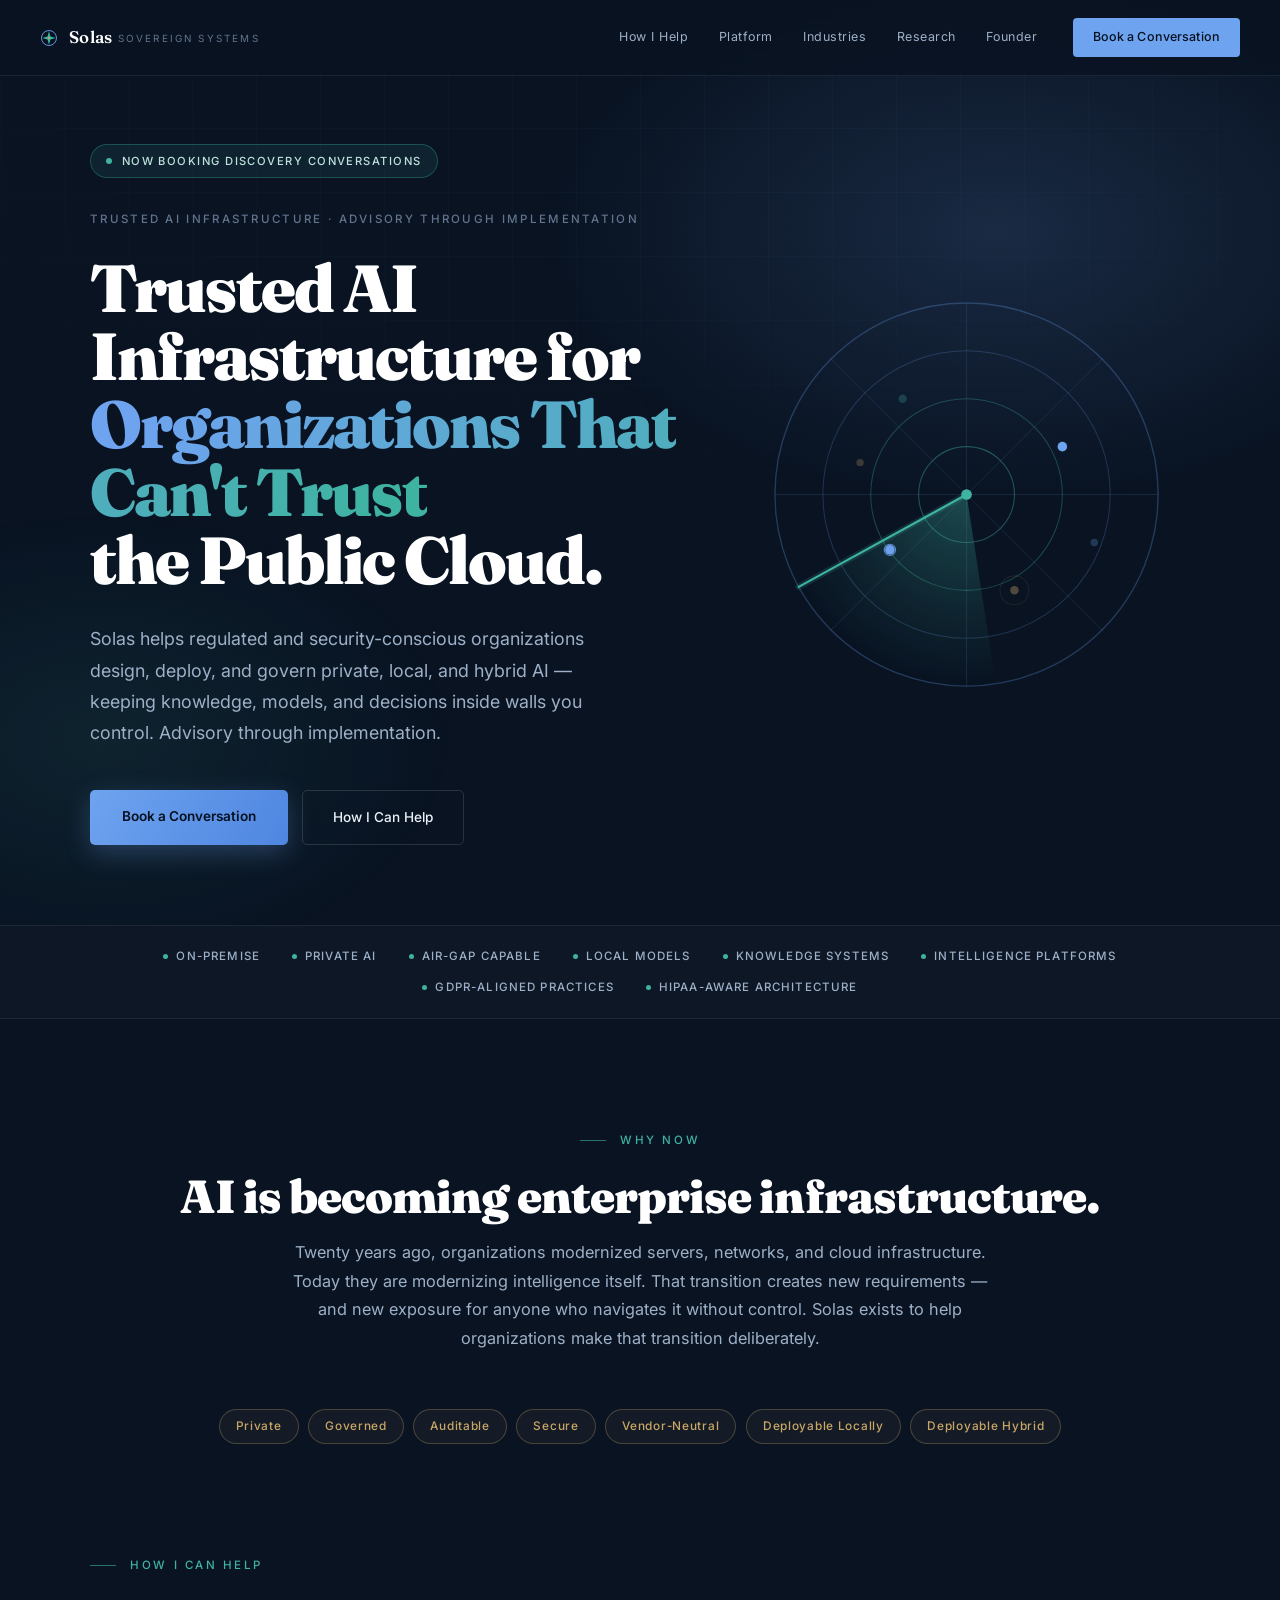
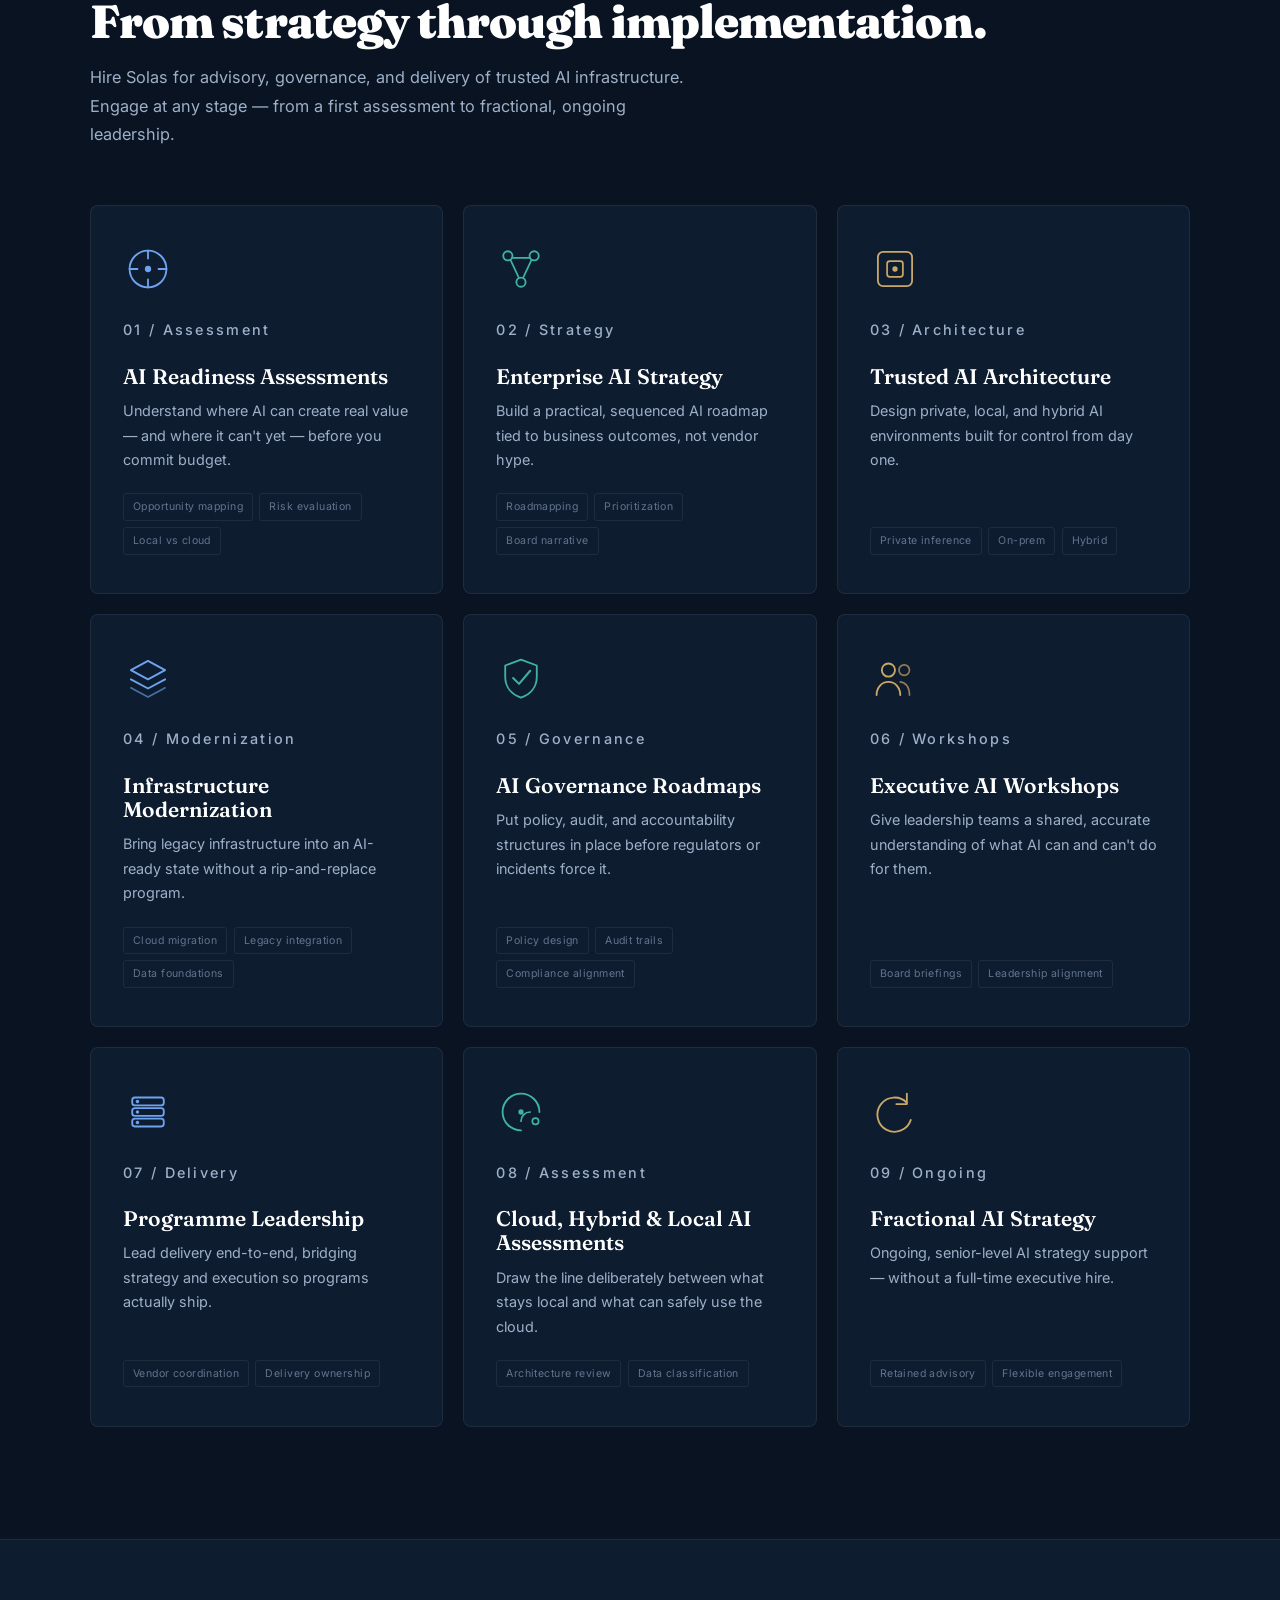
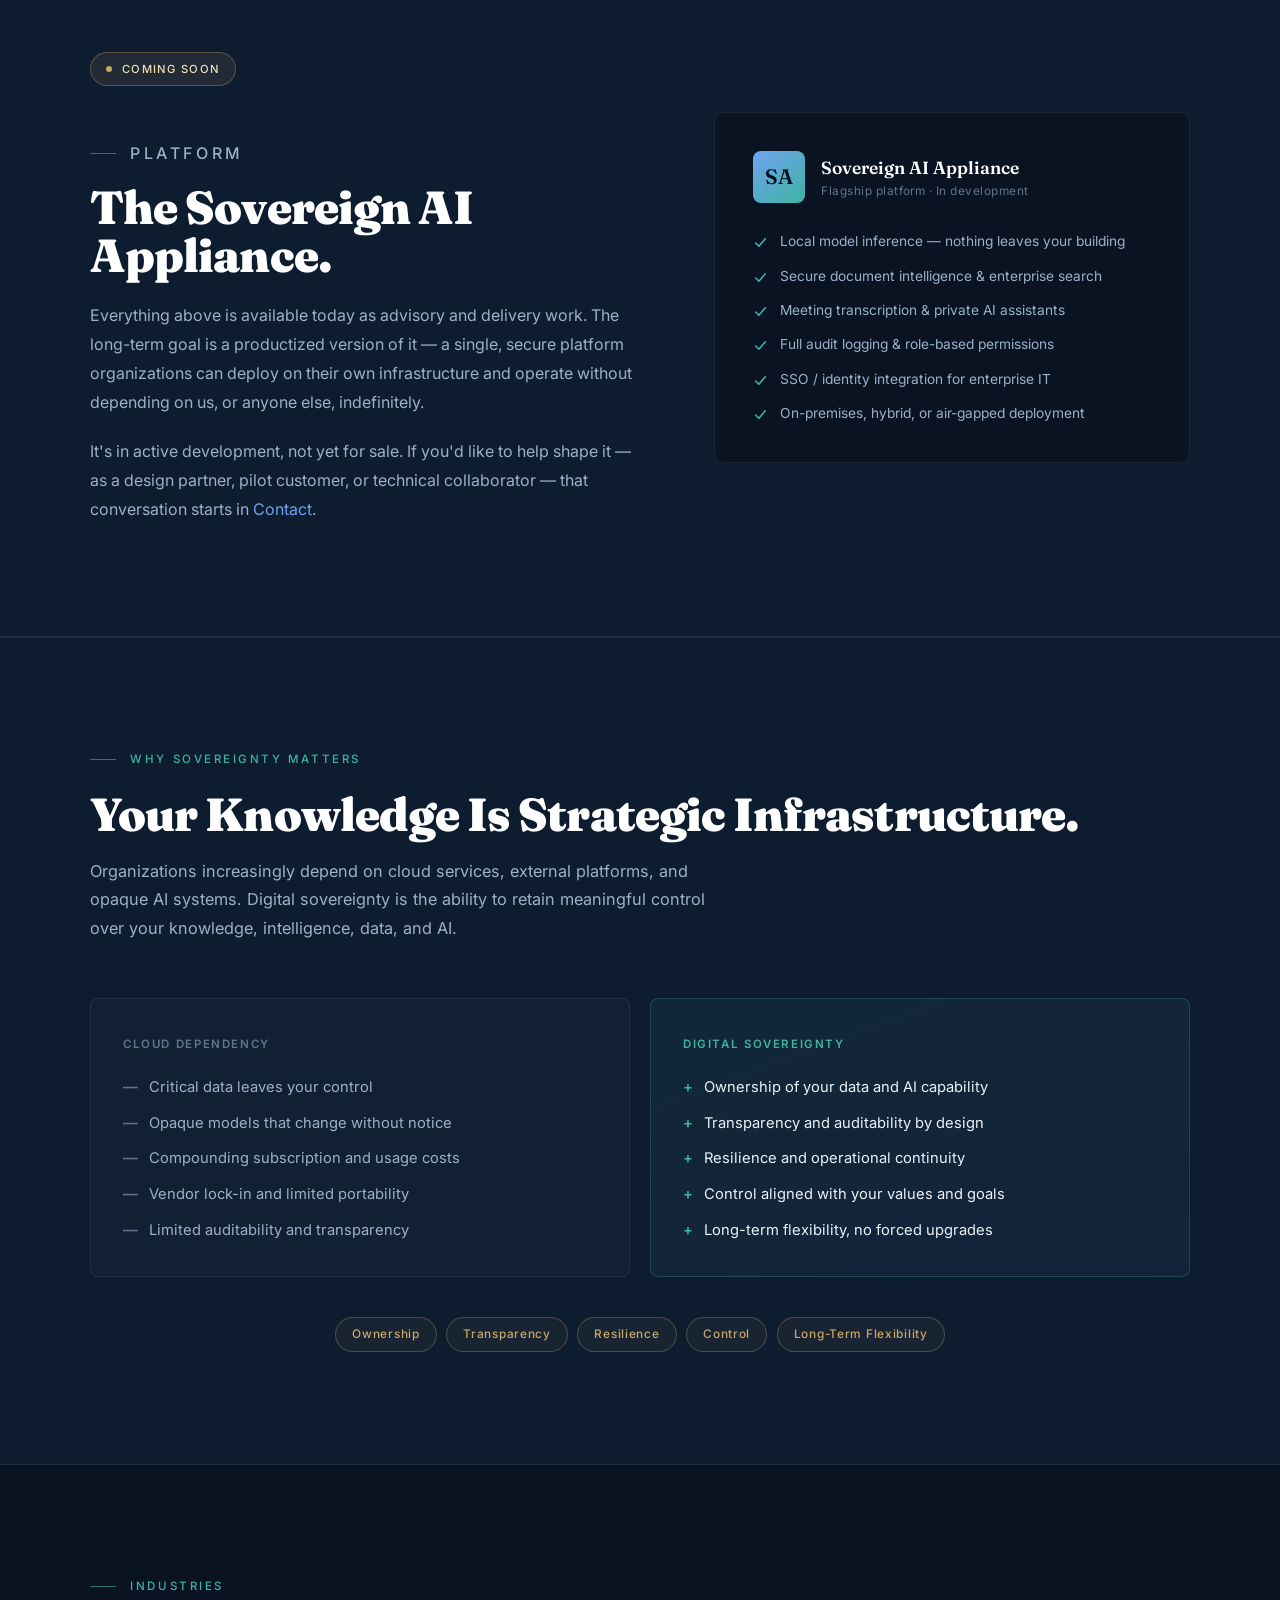
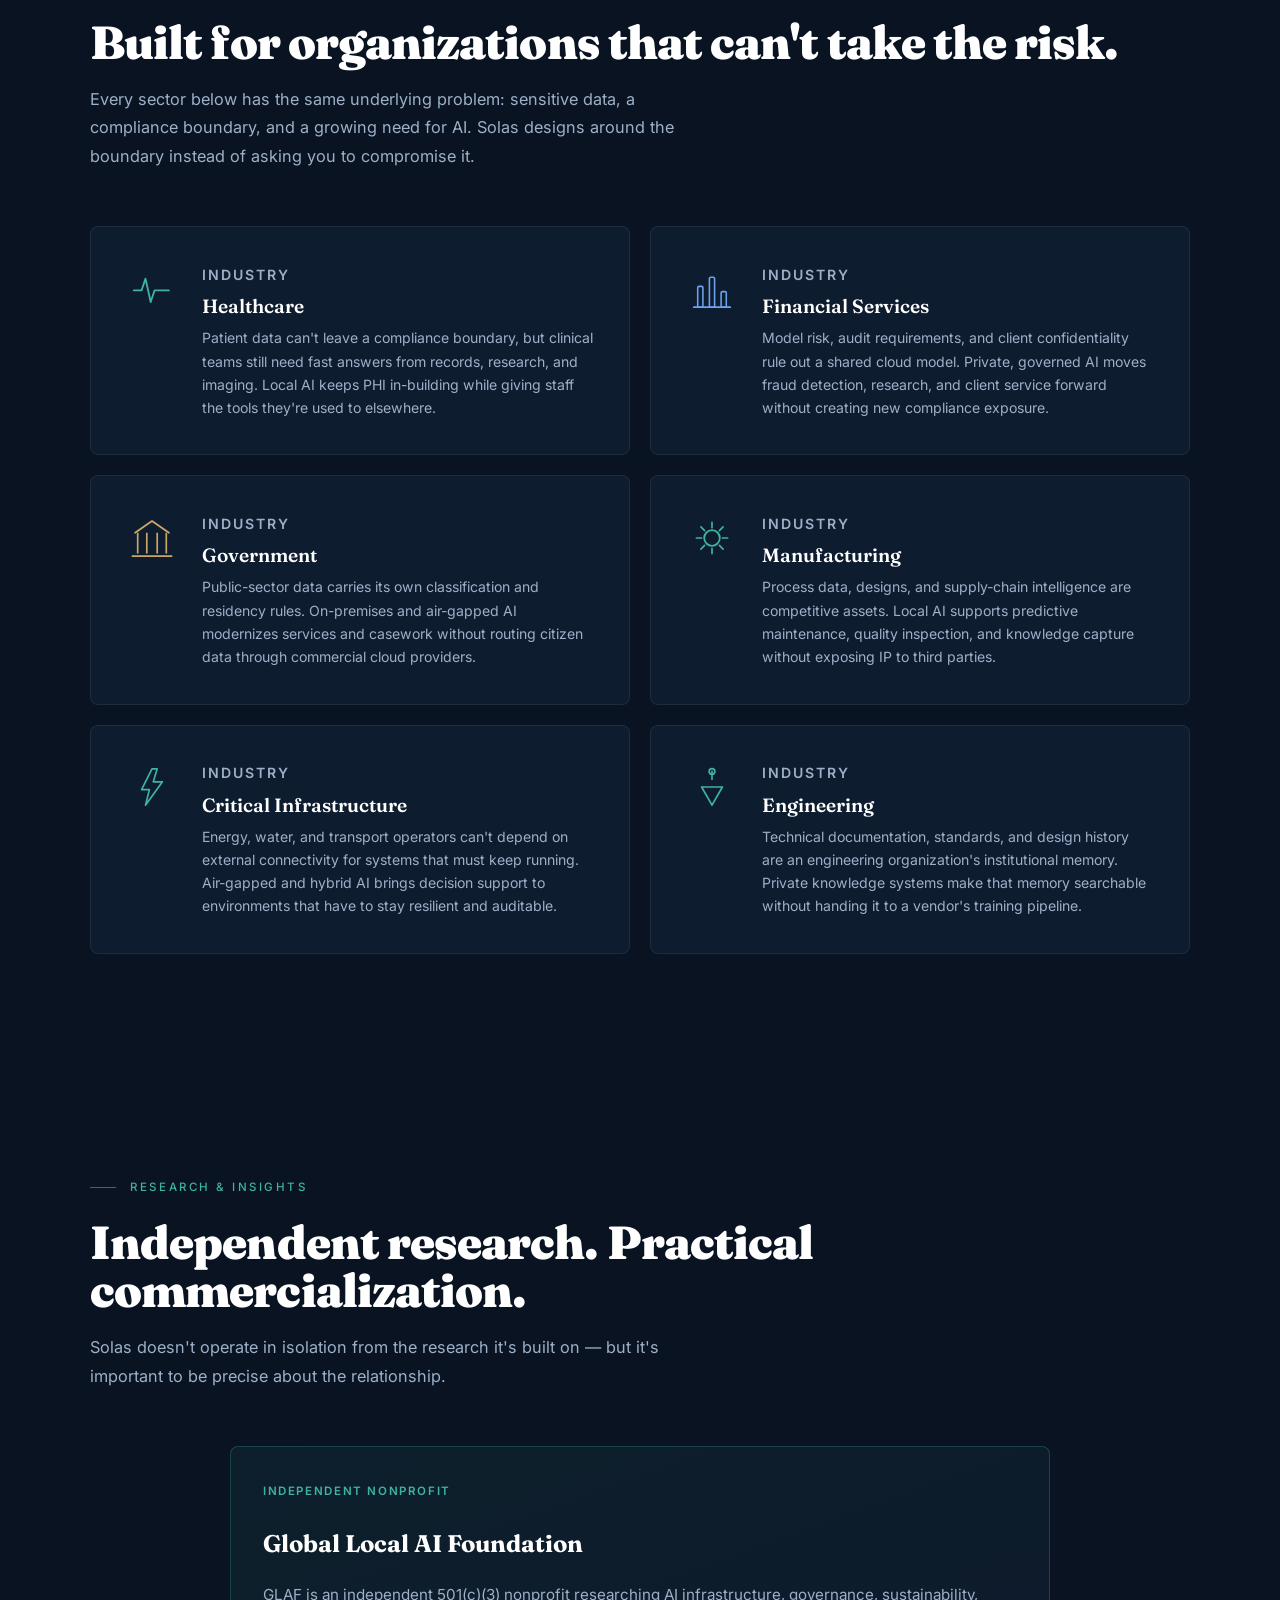
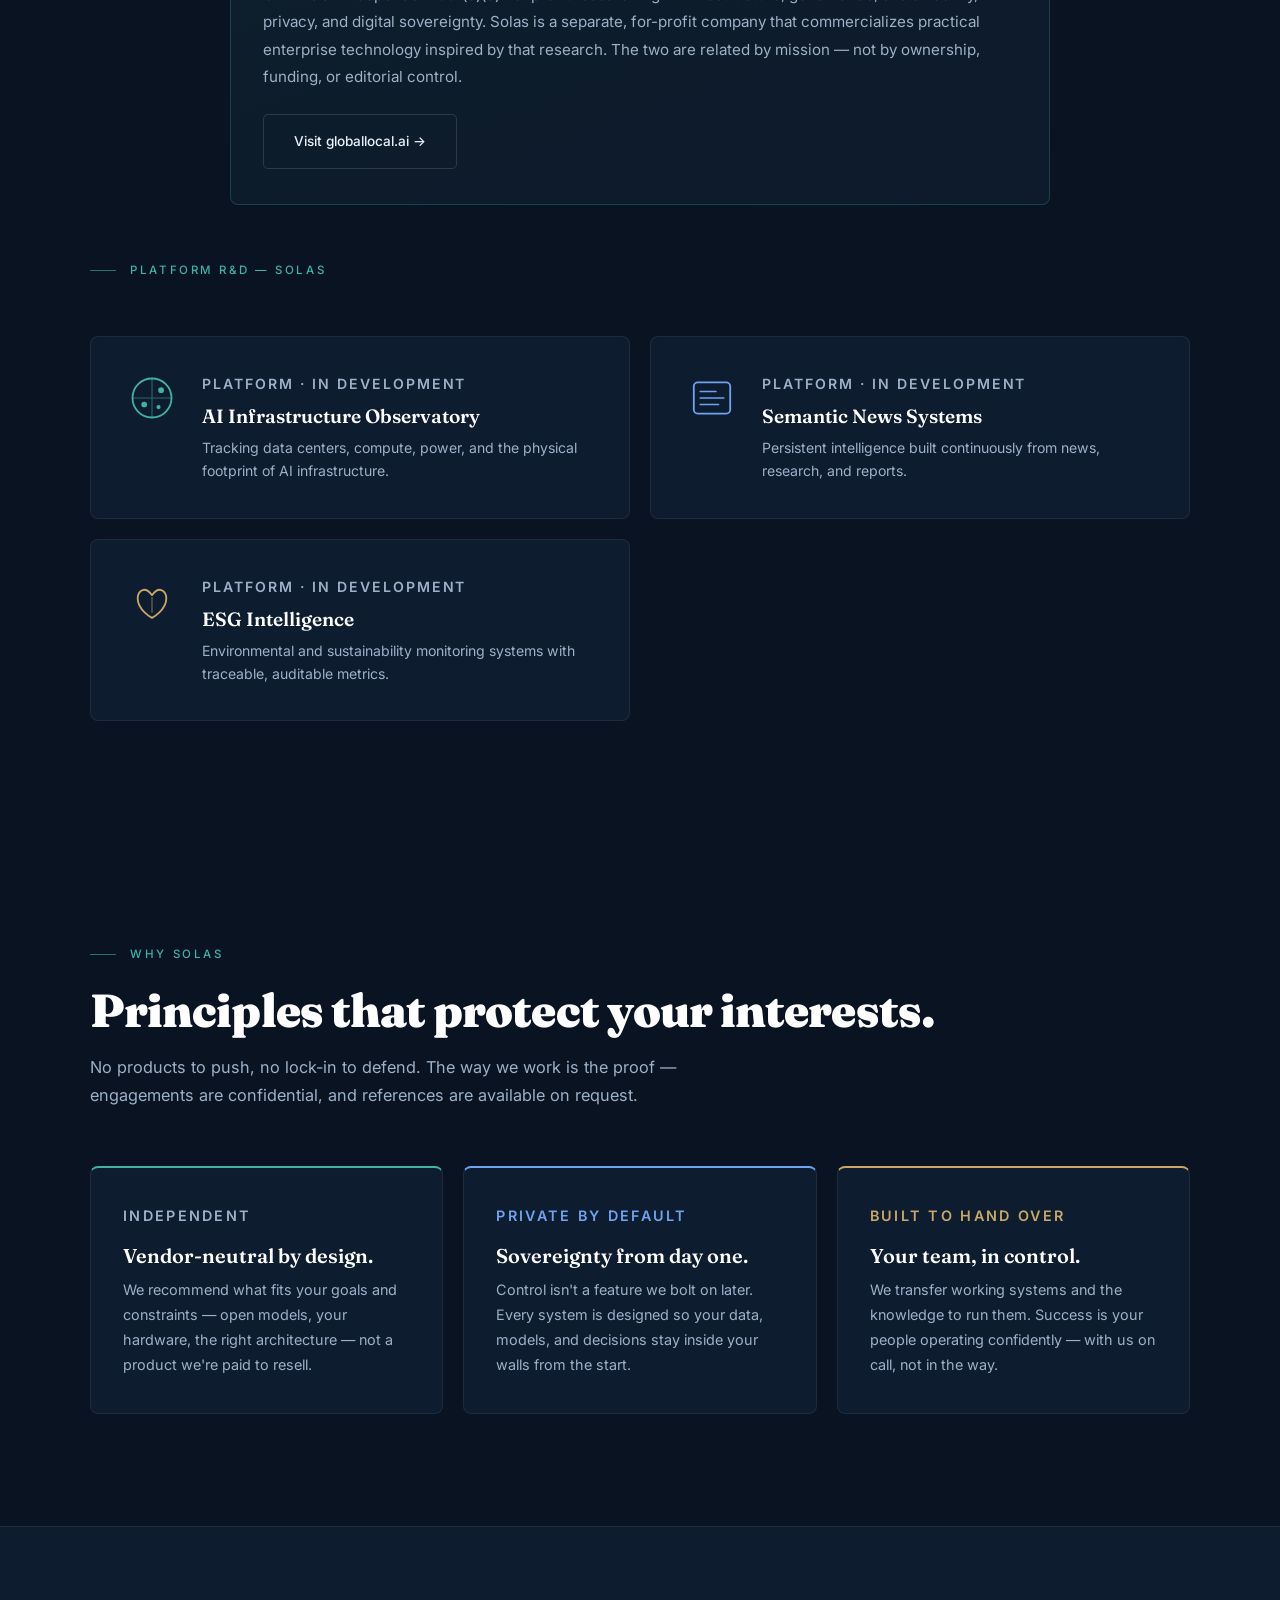
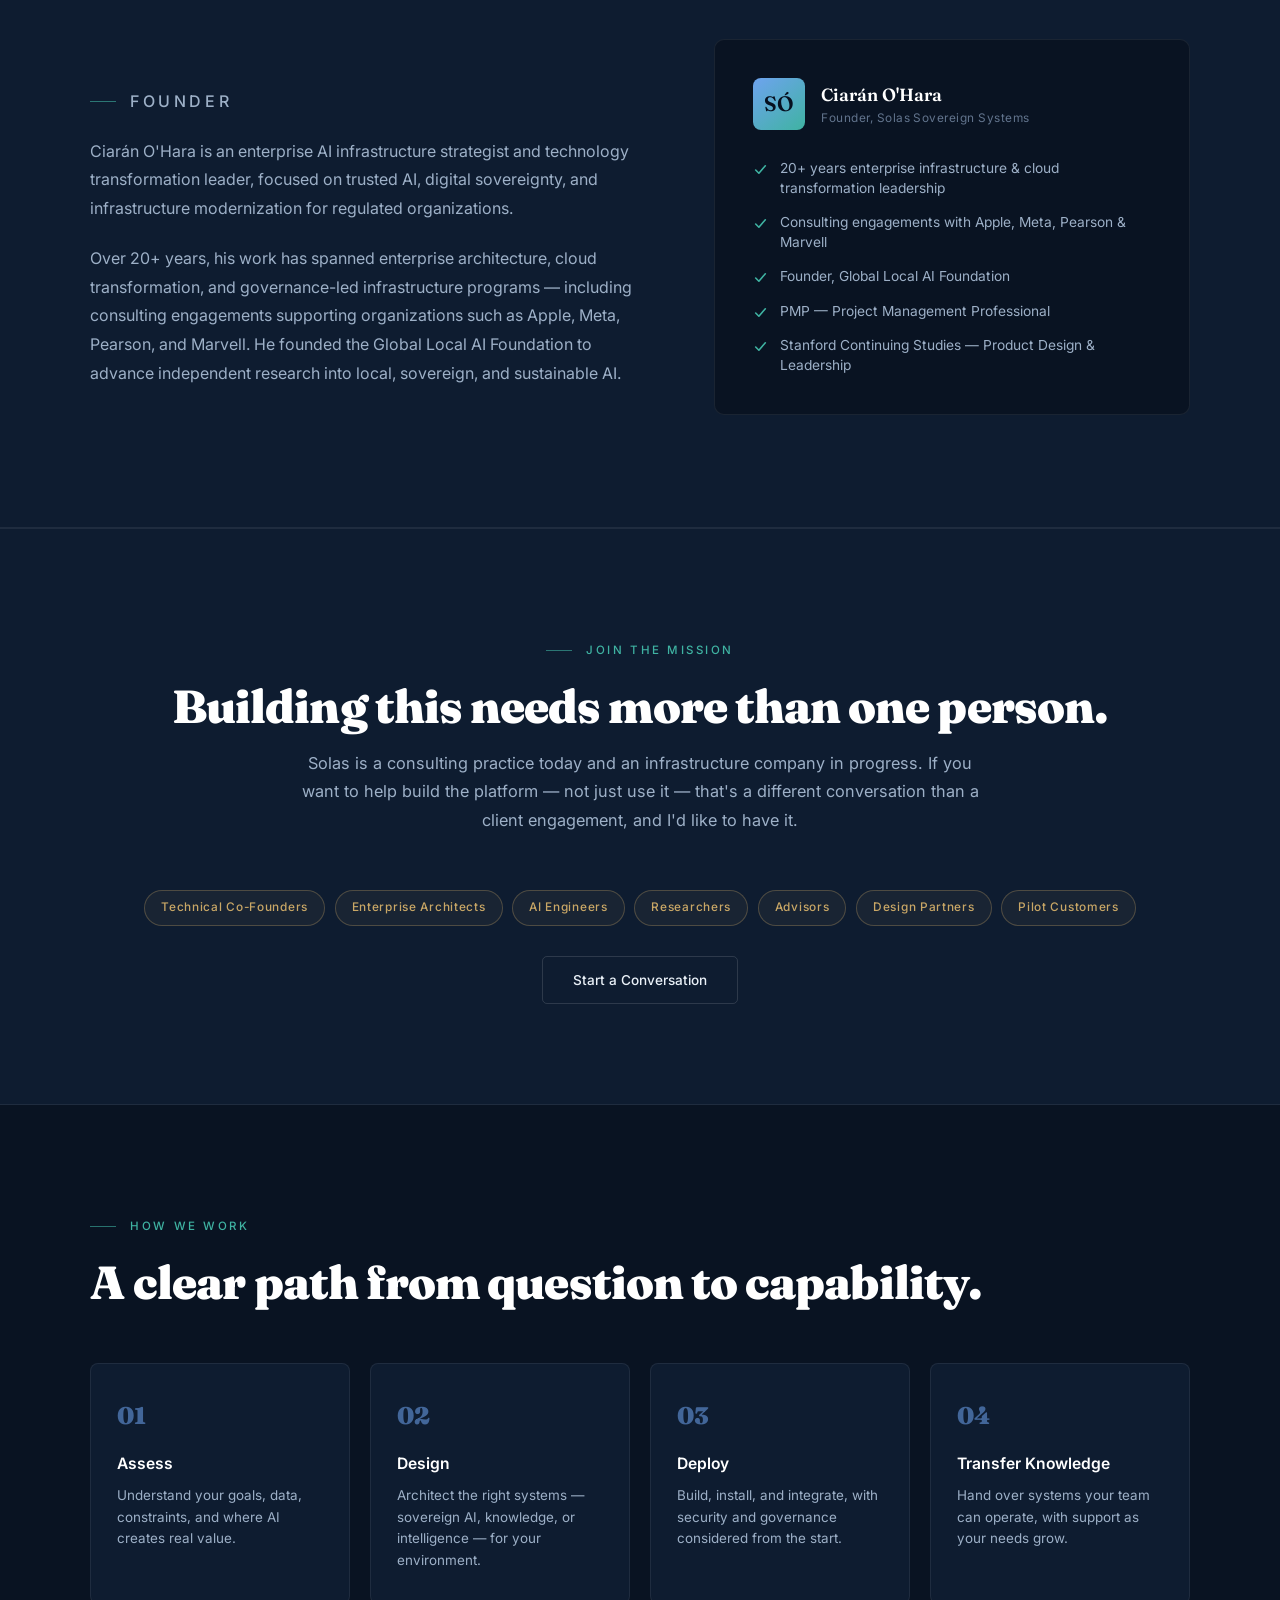
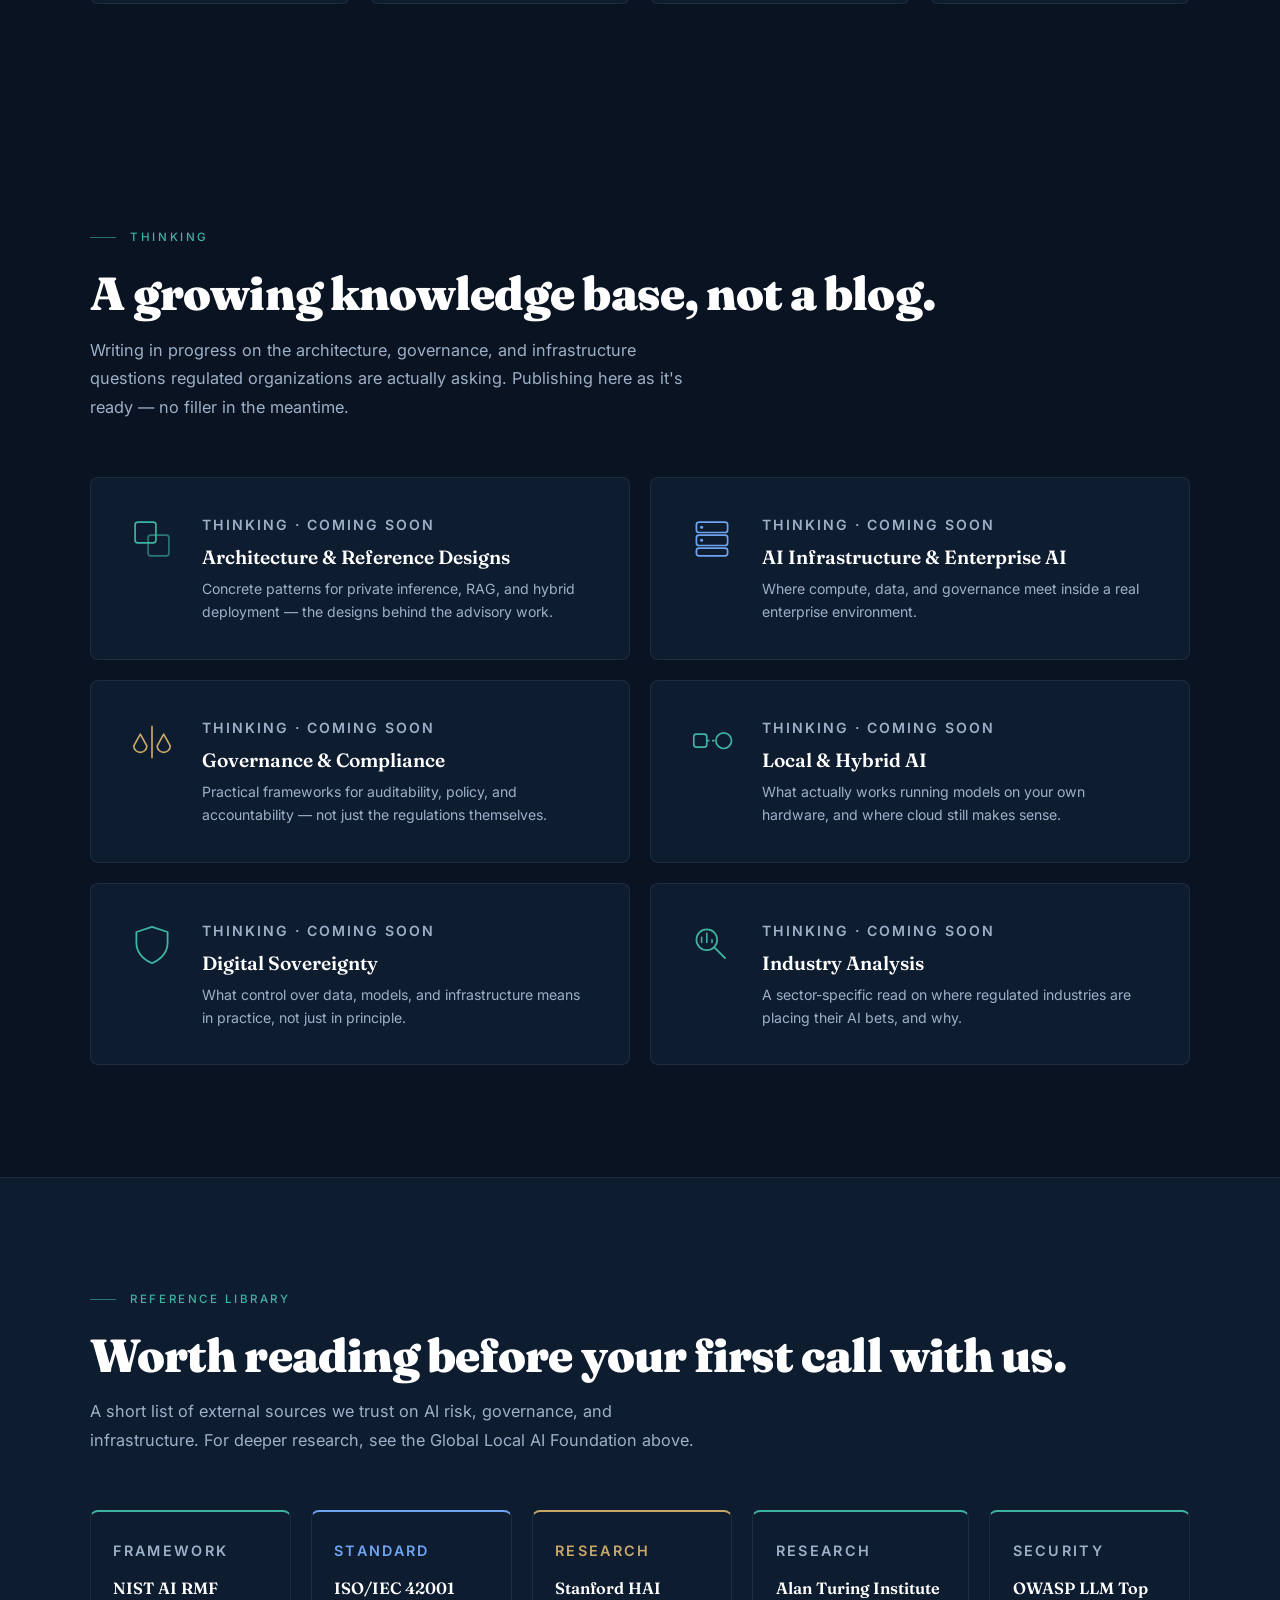
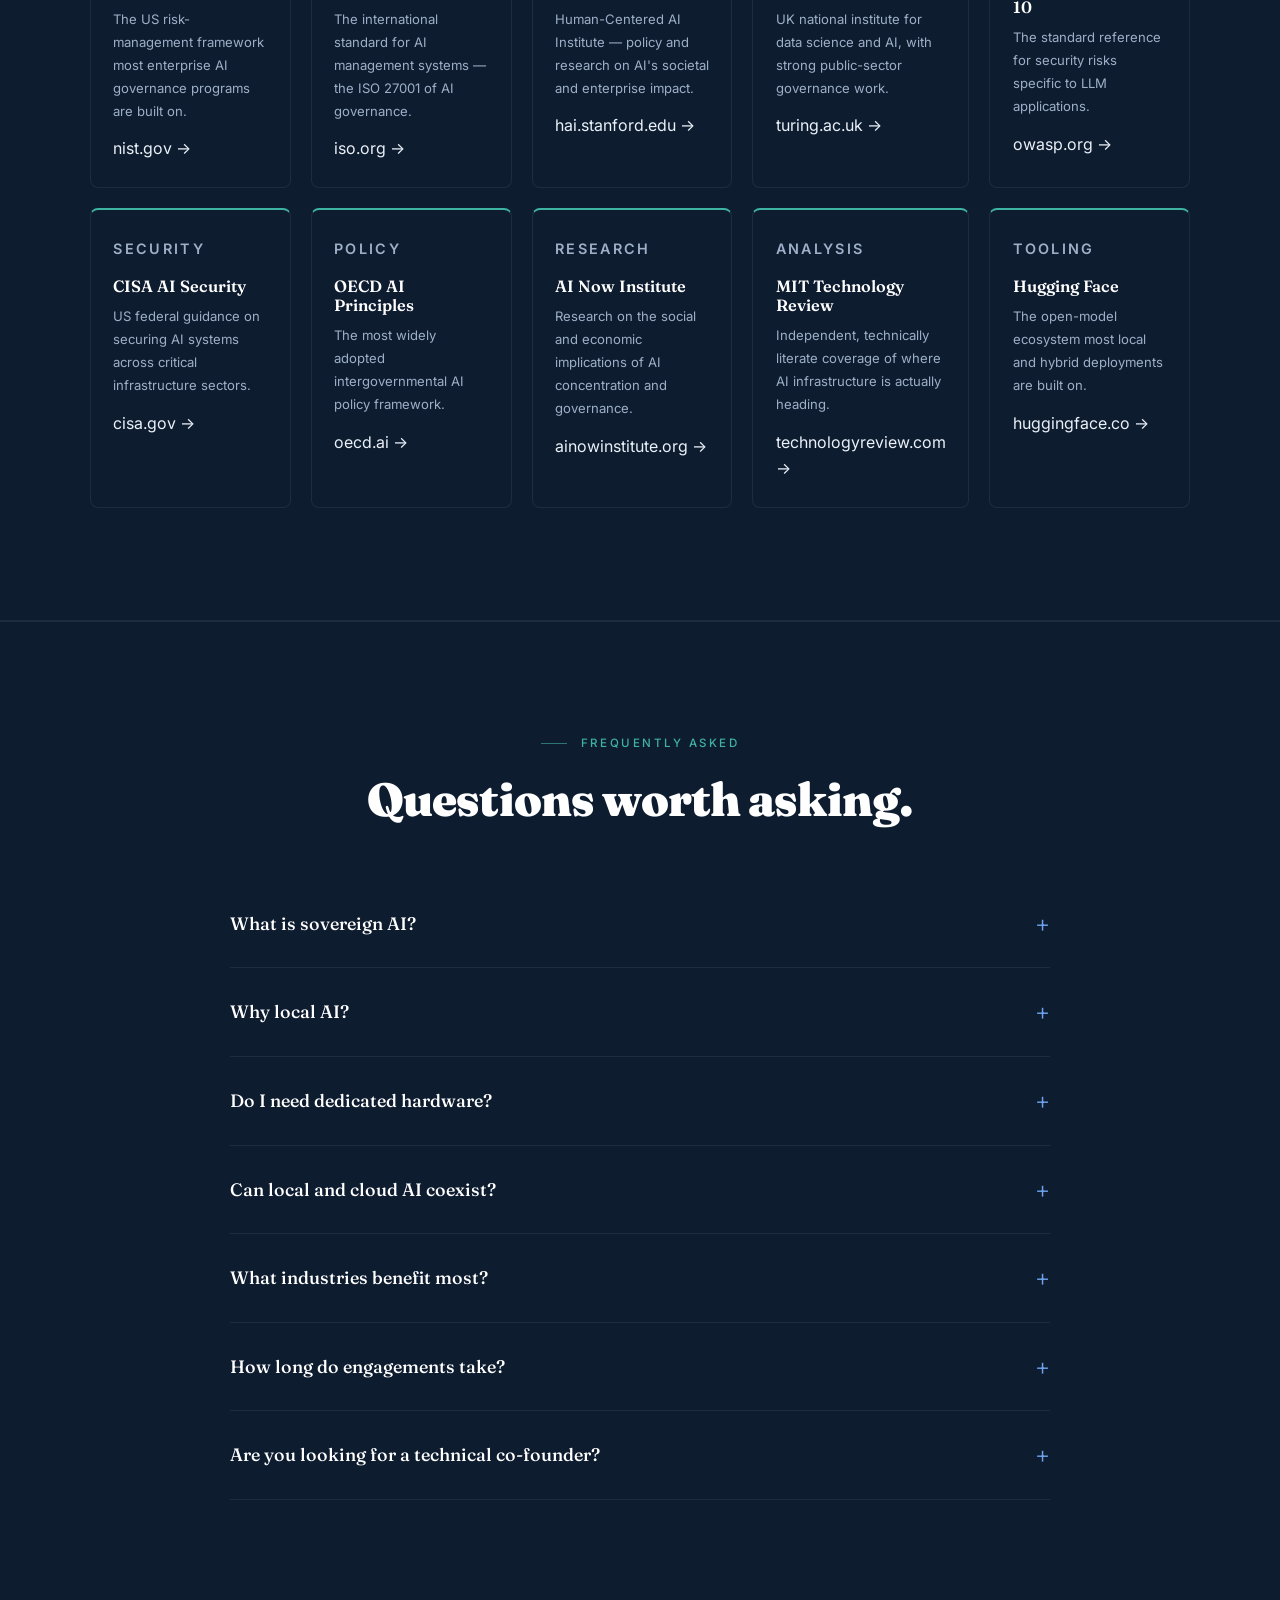
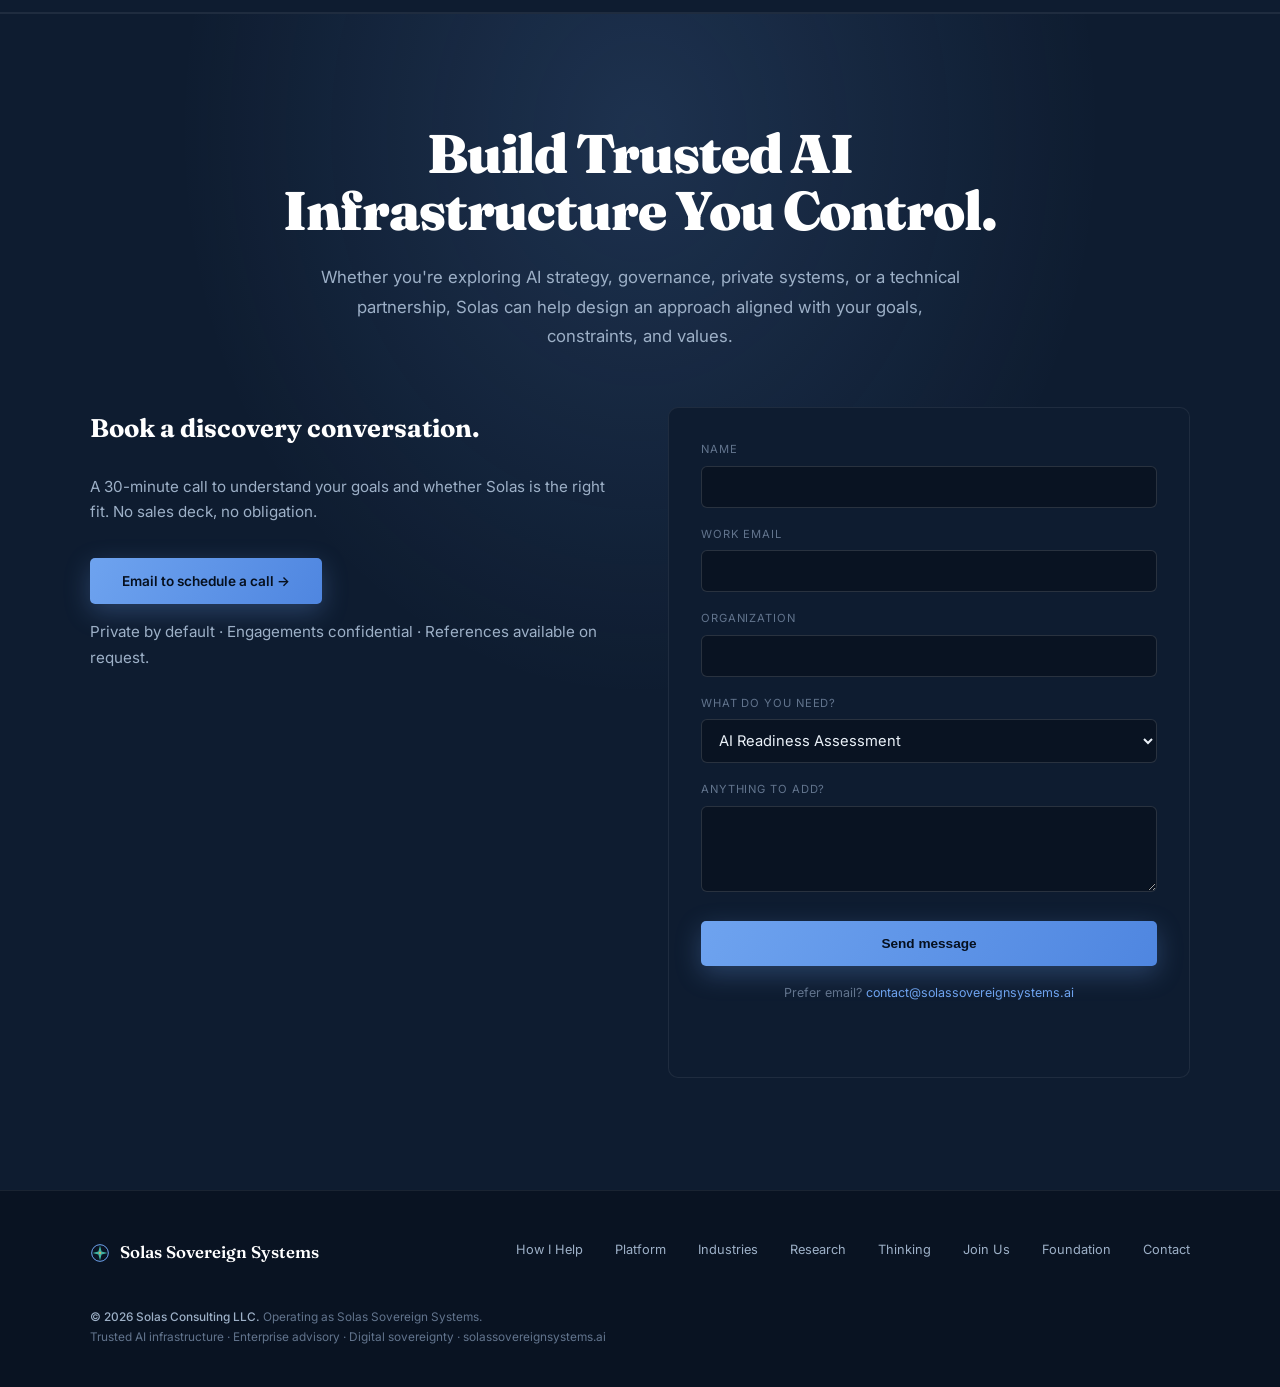
==== commit 796dc984: "fix: contact form triggering Chrome's insecure-form warning action="mailto:..." on a <form> makes Ch" ====
--- a/index.html
+++ b/index.html
@@ -922,8 +922,8 @@
         </div>
         <p class="contact-trust">Private by default · Engagements confidential · References available on request.</p>
       </div>
-      <!-- Submits via mailto (no backend required). Swap action/method for a Formspree endpoint any time for a proper inbox flow. -->
-      <form class="cform" action="mailto:contact@solassovereignsystems.ai?subject=Solas%20Website%20Inquiry" method="get" enctype="text/plain">
+      <!-- No backend yet: JS builds a mailto: on submit instead of a declarative form action (a mailto action attribute trips Chrome's "form not secure" autofill warning). Swap for a Formspree endpoint any time for a proper inbox flow. -->
+      <form class="cform" id="cform">
         <div class="fld"><label>Name</label><input type="text" name="Name" required></div>
         <div class="fld"><label>Work email</label><input type="email" name="Email" required></div>
         <div class="fld"><label>Organization</label><input type="text" name="Organization"></div>
@@ -1006,6 +1006,18 @@
   });
   h1.style.animation='none'; h1.style.opacity='1';
 }
+
+const cform=document.getElementById('cform');
+if(cform){
+  cform.addEventListener('submit',function(e){
+    e.preventDefault();
+    const f=new FormData(cform);
+    const lines=['Name: '+f.get('Name'),'Email: '+f.get('Email'),'Organization: '+(f.get('Organization')||'—'),'Interest: '+f.get('Interest'),'','Message:',f.get('Message')||'—'];
+    const subject=encodeURIComponent('Solas Website Inquiry — '+f.get('Interest'));
+    const body=encodeURIComponent(lines.join('\n'));
+    window.location.href='mailto:contact@solassovereignsystems.ai?subject='+subject+'&body='+body;
+  });
+}
 </script>
 </body>
 </html>
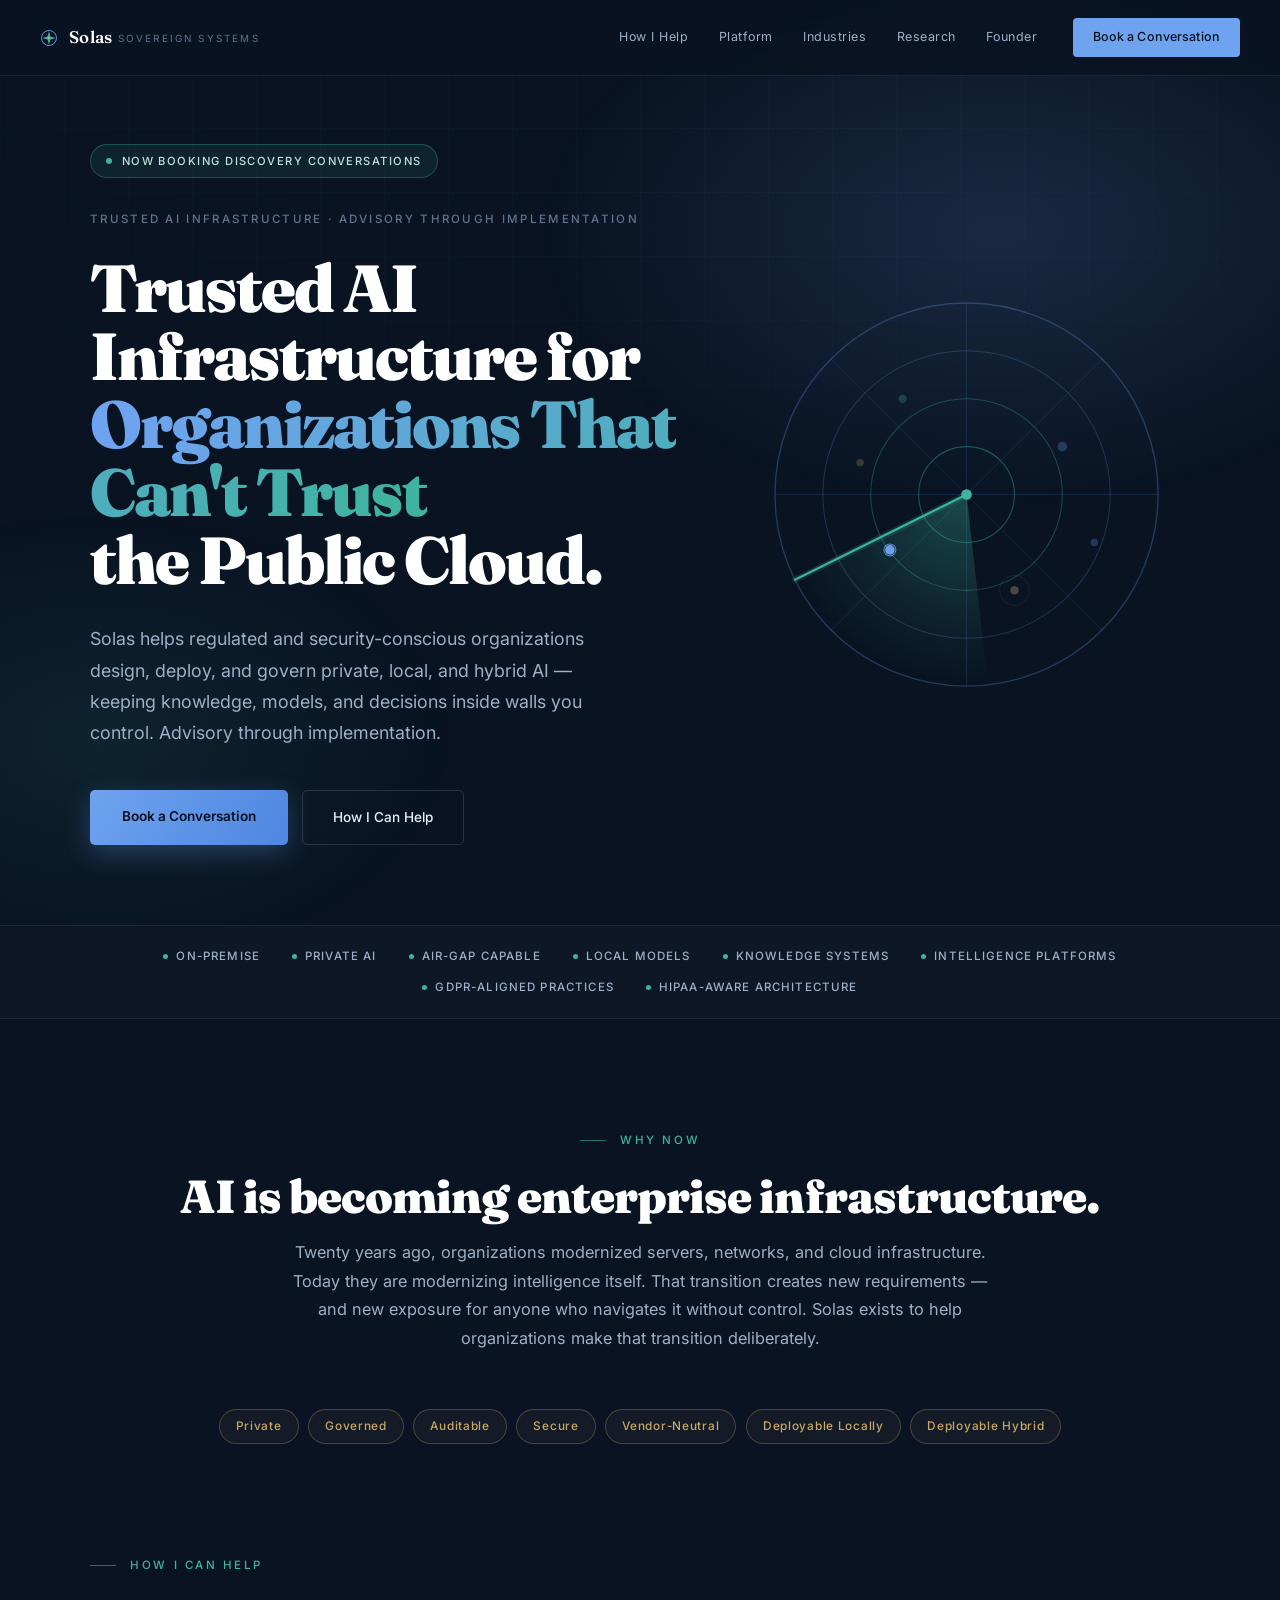
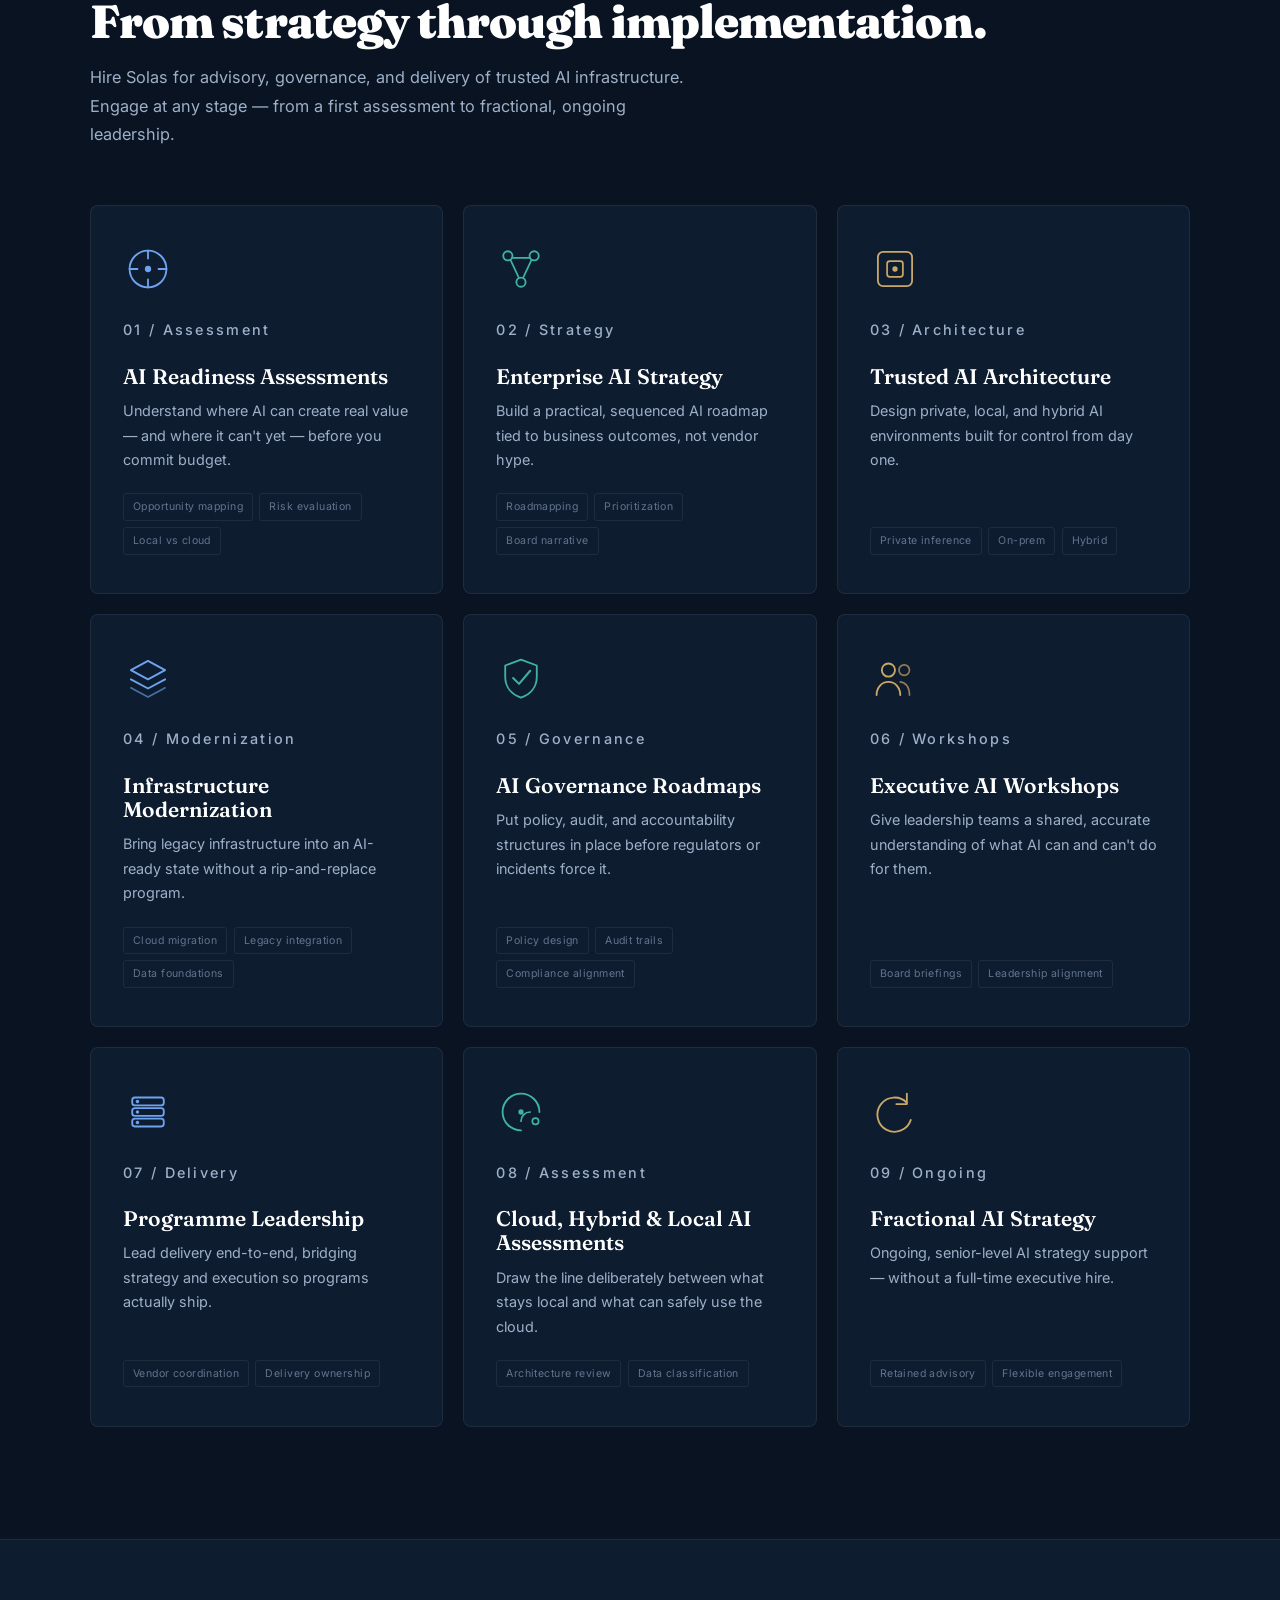
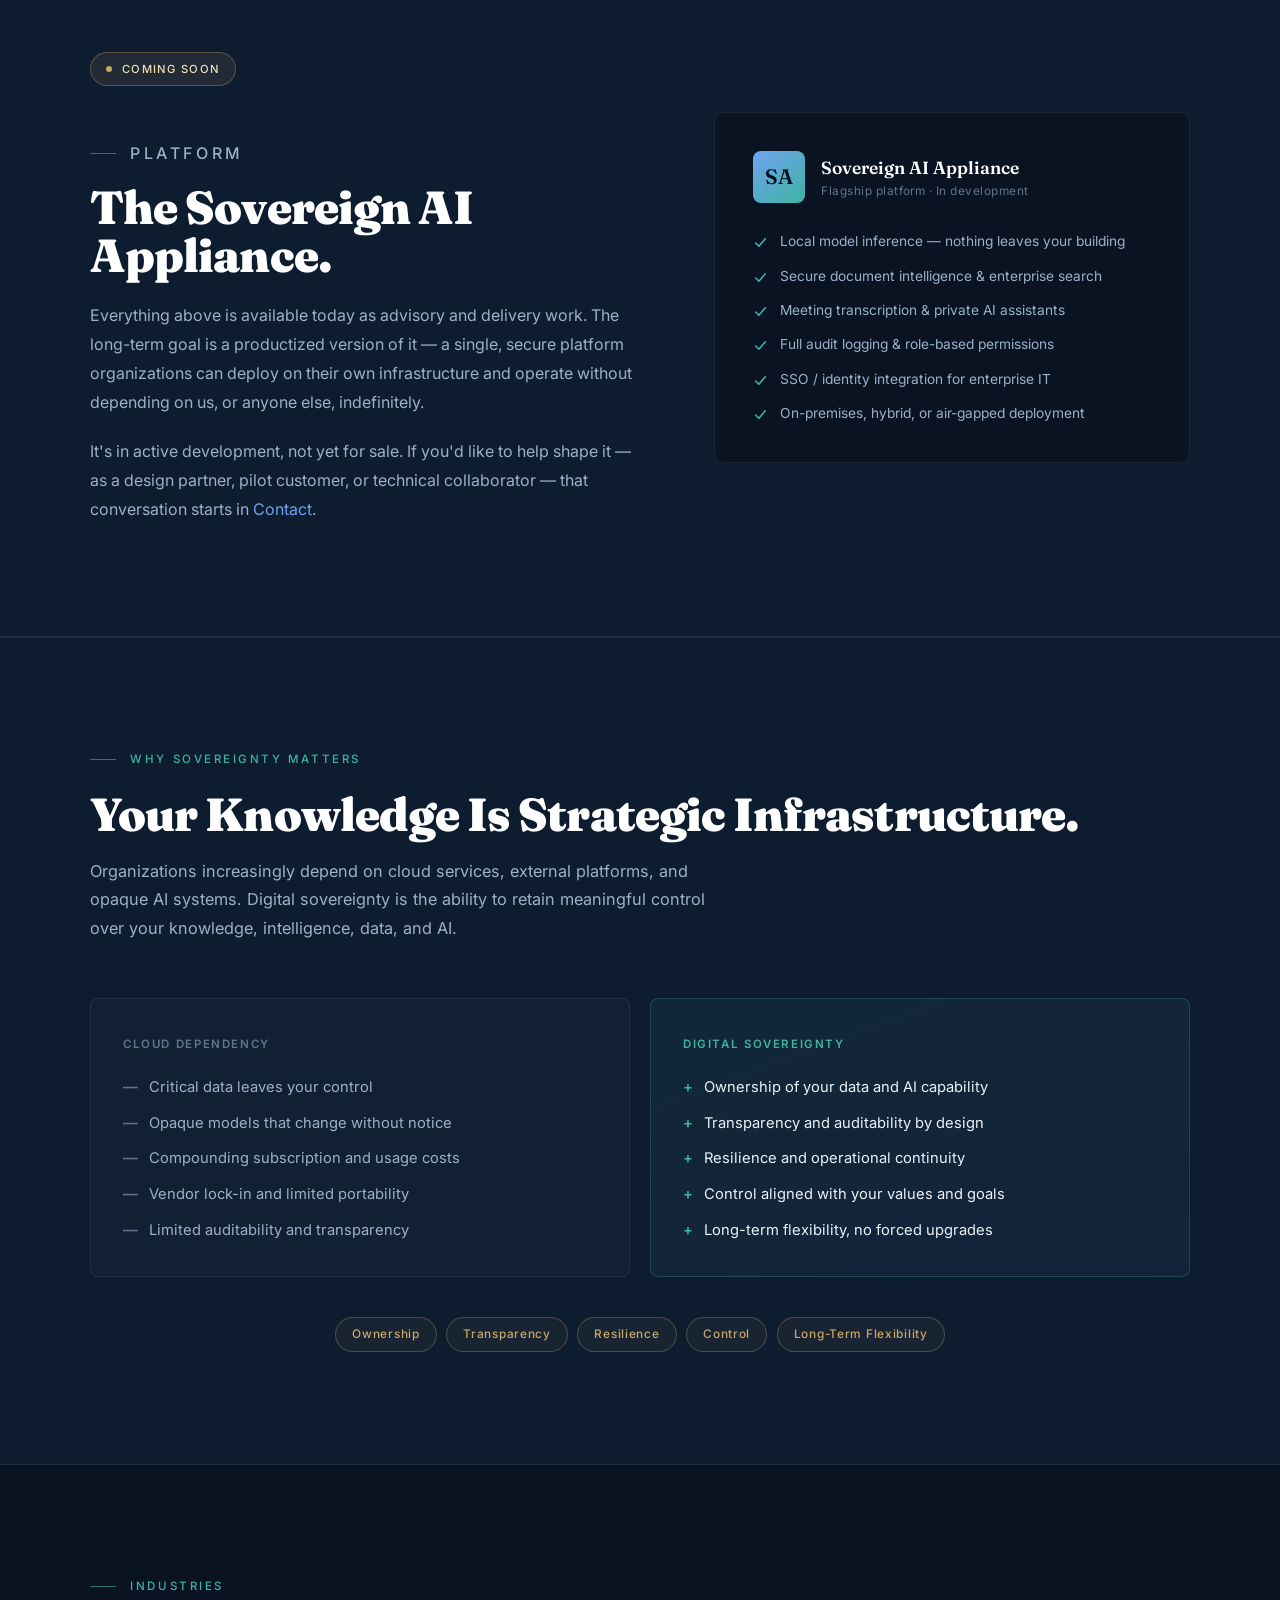
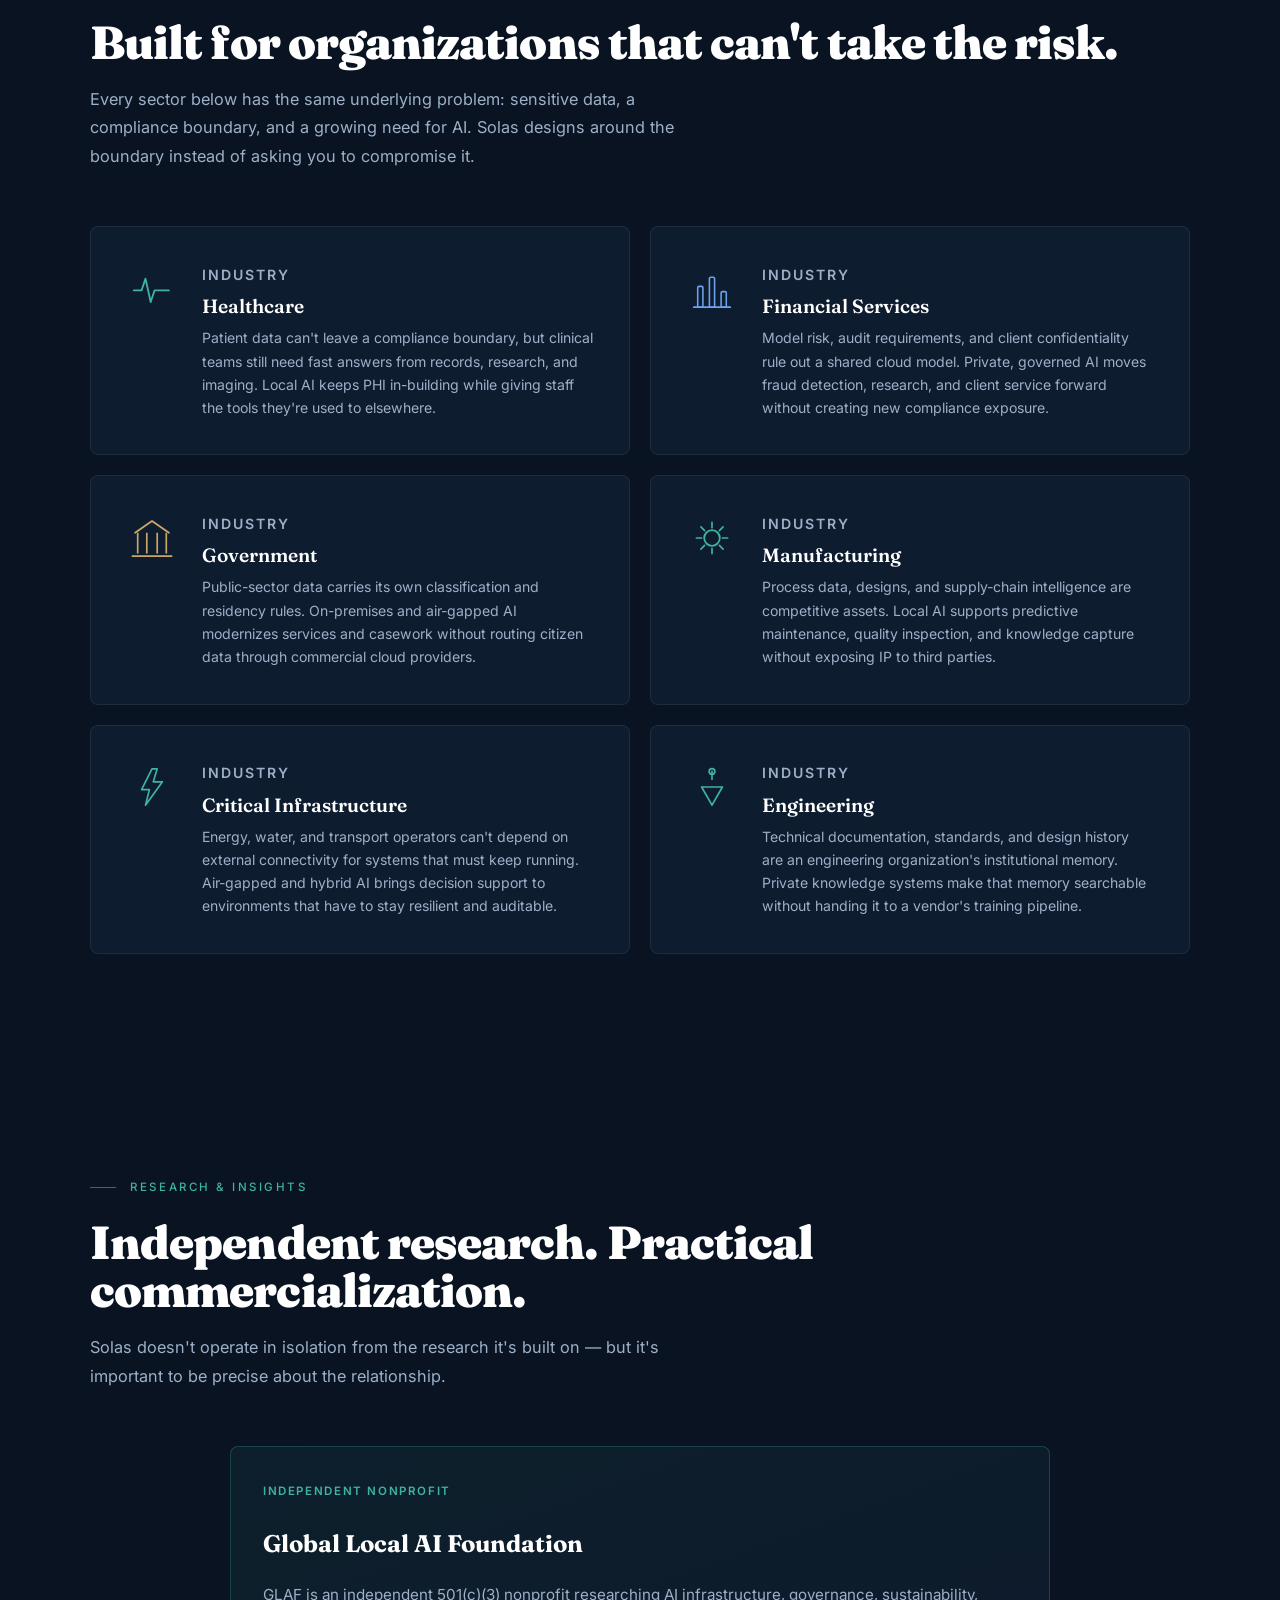
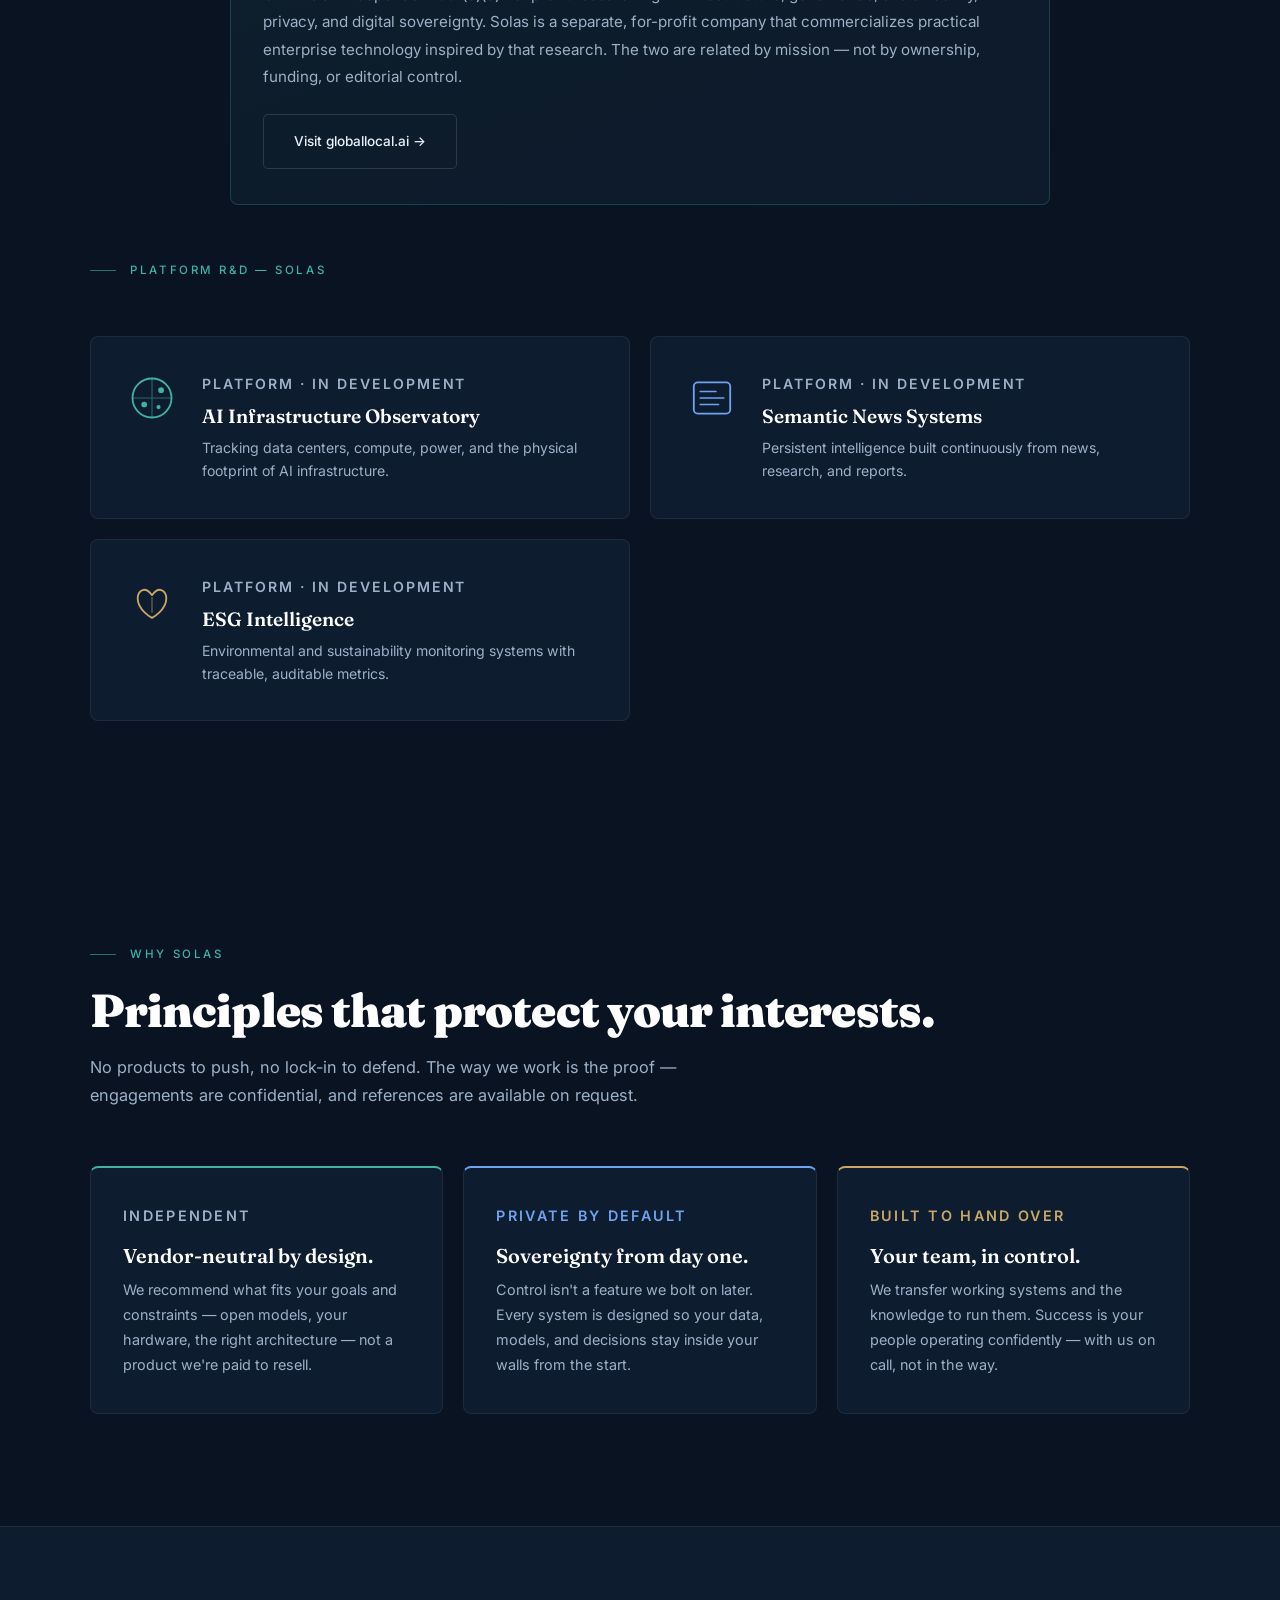
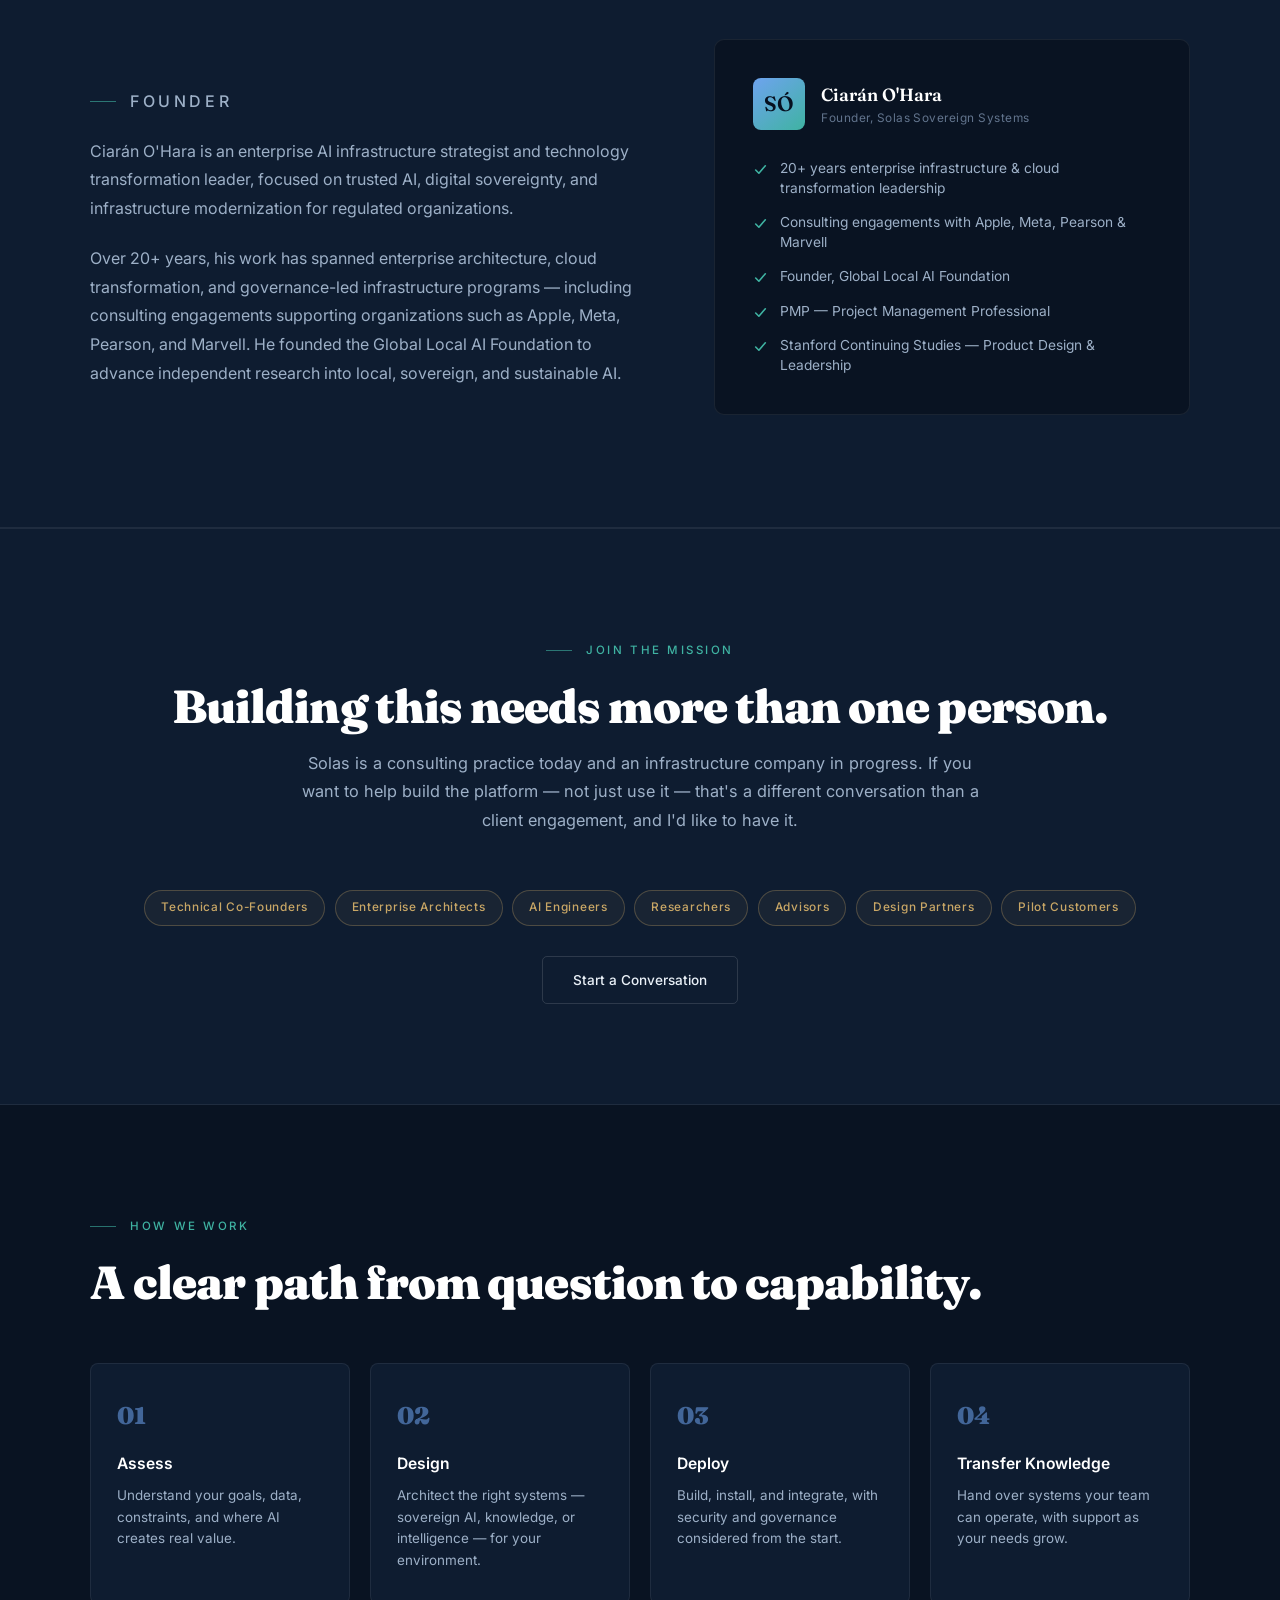
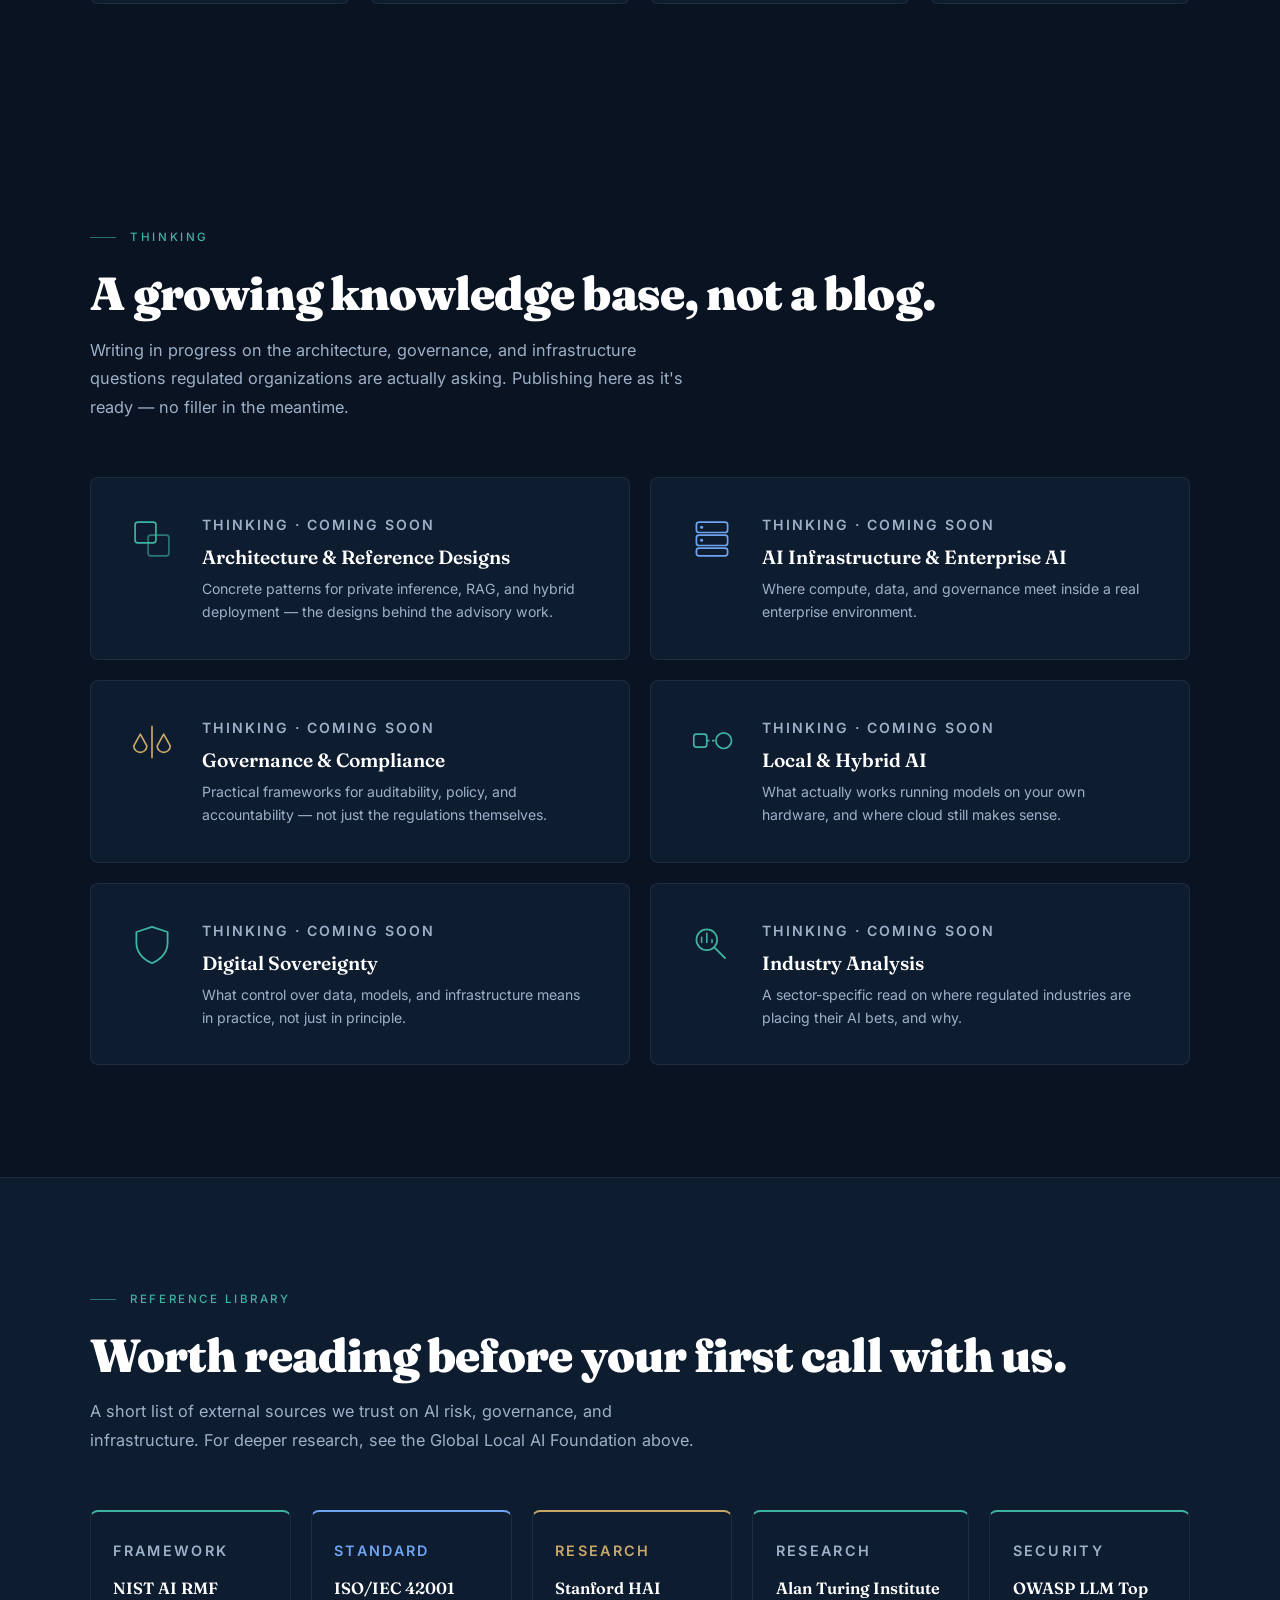
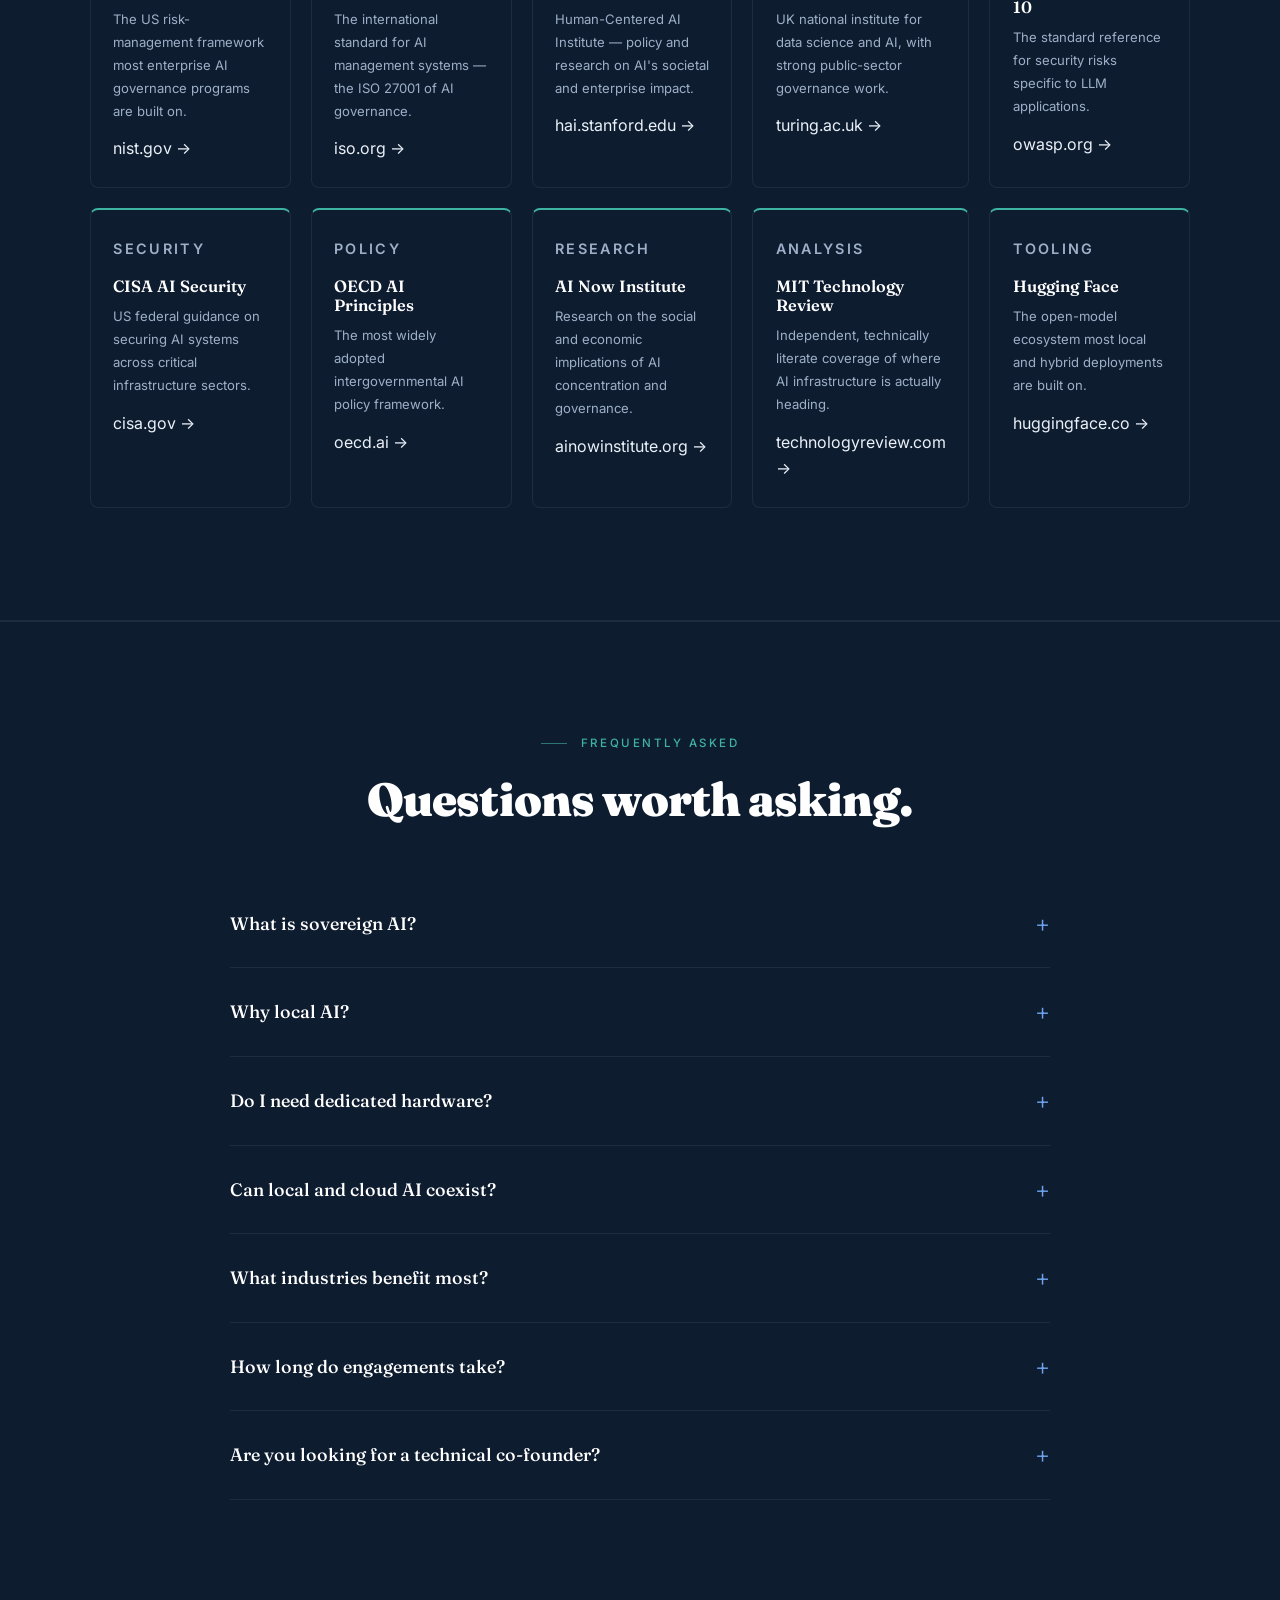
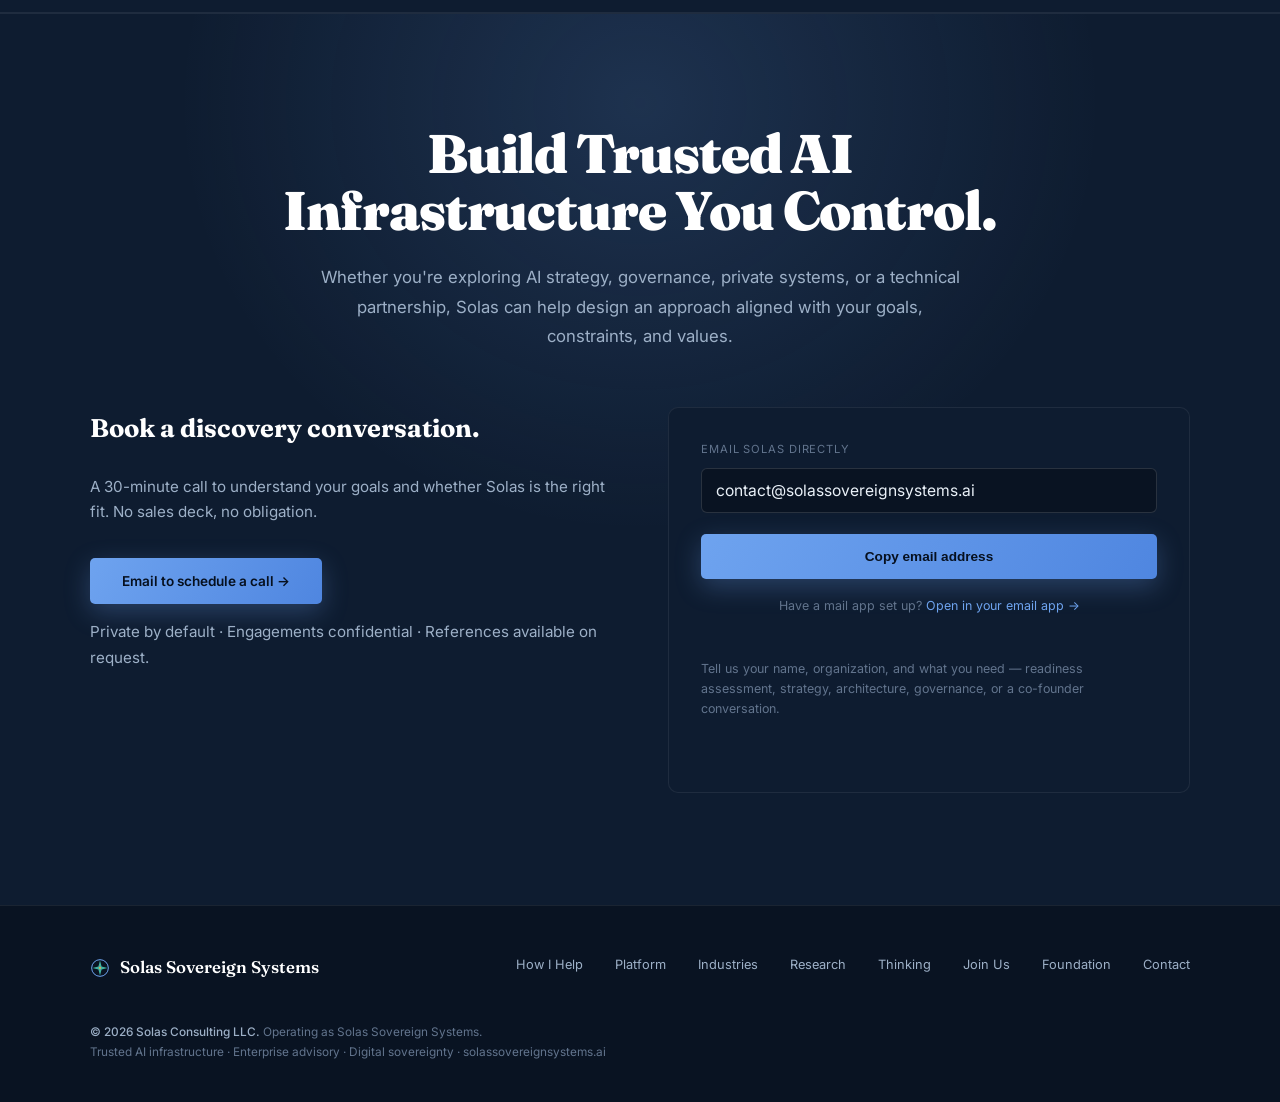
==== commit 99171b80: "fix: replace unreliable contact form with a guaranteed-to-work email block Two real problems, same r" ====
--- a/index.html
+++ b/index.html
@@ -922,29 +922,14 @@
         </div>
         <p class="contact-trust">Private by default · Engagements confidential · References available on request.</p>
       </div>
-      <!-- No backend yet: JS builds a mailto: on submit instead of a declarative form action (a mailto action attribute trips Chrome's "form not secure" autofill warning). Swap for a Formspree endpoint any time for a proper inbox flow. -->
-      <form class="cform" id="cform">
-        <div class="fld"><label>Name</label><input type="text" name="Name" required></div>
-        <div class="fld"><label>Work email</label><input type="email" name="Email" required></div>
-        <div class="fld"><label>Organization</label><input type="text" name="Organization"></div>
-        <div class="fld"><label>What do you need?</label>
-          <select name="Interest">
-            <option>AI Readiness Assessment</option>
-            <option>Enterprise AI Strategy</option>
-            <option>Trusted AI Architecture</option>
-            <option>Infrastructure Modernization</option>
-            <option>AI Governance Roadmap</option>
-            <option>Executive AI Workshop</option>
-            <option>Programme Leadership</option>
-            <option>Fractional AI Strategy</option>
-            <option>Co-Founder / Join the Mission</option>
-            <option>Not sure yet</option>
-          </select>
-        </div>
-        <div class="fld"><label>Anything to add?</label><textarea name="Message"></textarea></div>
-        <button type="submit" class="btn-primary">Send message</button>
-        <p class="alt">Prefer email? <a href="mailto:contact@solassovereignsystems.ai?subject=Solas%20Discovery%20Conversation">contact@solassovereignsystems.ai</a></p>
-      </form>
+      <!-- No backend yet. mailto: links only work if the visitor has a default mail app configured, so the address is shown in full with a copy button as the reliable path — mailto is offered as a bonus, not the only option. -->
+      <div class="cform">
+        <label style="display:block;font-size:.7rem;letter-spacing:.08em;text-transform:uppercase;color:var(--text3);margin-bottom:.6rem">Email Solas directly</label>
+        <input id="email-display" type="text" readonly value="contact@solassovereignsystems.ai" onclick="this.select()" style="width:100%;background:var(--bg);border:1px solid var(--line2);border-radius:6px;padding:12px 14px;margin-bottom:1rem;color:var(--text);font-family:'Inter',sans-serif;font-size:.98rem;cursor:text">
+        <button type="button" id="copy-email-btn" class="btn-primary" style="width:100%">Copy email address</button>
+        <p class="alt">Have a mail app set up? <a href="mailto:contact@solassovereignsystems.ai?subject=Solas%20Website%20Inquiry">Open in your email app →</a></p>
+        <p style="font-size:.78rem;color:var(--text3);line-height:1.6;margin-top:1.2rem">Tell us your name, organization, and what you need — readiness assessment, strategy, architecture, governance, or a co-founder conversation.</p>
+      </div>
     </div>
   </div>
 </section>
@@ -1007,15 +992,26 @@
   h1.style.animation='none'; h1.style.opacity='1';
 }
 
-const cform=document.getElementById('cform');
-if(cform){
-  cform.addEventListener('submit',function(e){
-    e.preventDefault();
-    const f=new FormData(cform);
-    const lines=['Name: '+f.get('Name'),'Email: '+f.get('Email'),'Organization: '+(f.get('Organization')||'—'),'Interest: '+f.get('Interest'),'','Message:',f.get('Message')||'—'];
-    const subject=encodeURIComponent('Solas Website Inquiry — '+f.get('Interest'));
-    const body=encodeURIComponent(lines.join('\n'));
-    window.location.href='mailto:contact@solassovereignsystems.ai?subject='+subject+'&body='+body;
+const copyBtn=document.getElementById('copy-email-btn');
+const emailInput=document.getElementById('email-display');
+if(copyBtn && emailInput){
+  copyBtn.addEventListener('click',function(){
+    const email=emailInput.value;
+    const orig=copyBtn.textContent;
+    const flash=(msg)=>{copyBtn.textContent=msg;setTimeout(()=>{copyBtn.textContent=orig;},2200);};
+    const selectFallback=()=>{
+      emailInput.select();
+      emailInput.setSelectionRange(0,email.length);
+      try{
+        if(document.execCommand('copy')){flash('Copied ✓');return;}
+      }catch(e){}
+      flash('Selected — press ⌘/Ctrl+C');
+    };
+    if(navigator.clipboard && navigator.clipboard.writeText){
+      navigator.clipboard.writeText(email).then(()=>flash('Copied ✓')).catch(selectFallback);
+    } else {
+      selectFallback();
+    }
   });
 }
 </script>
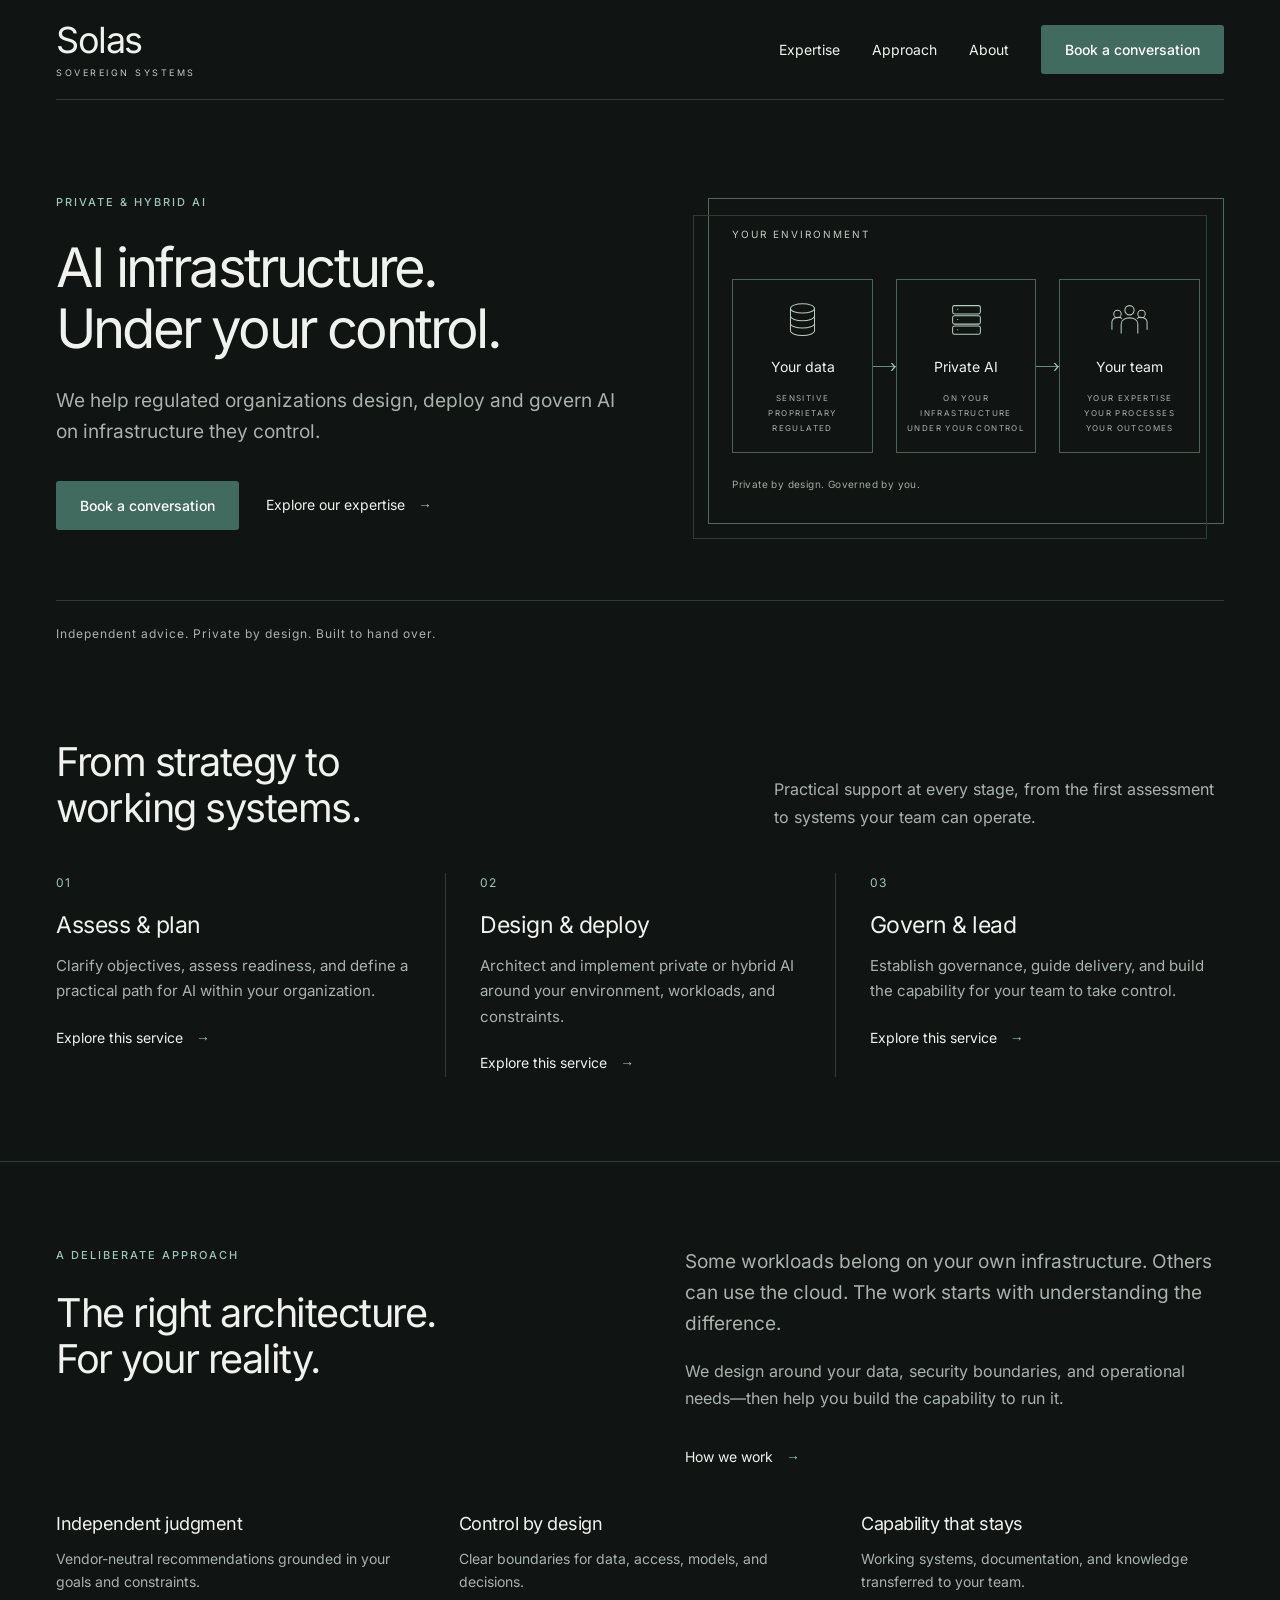
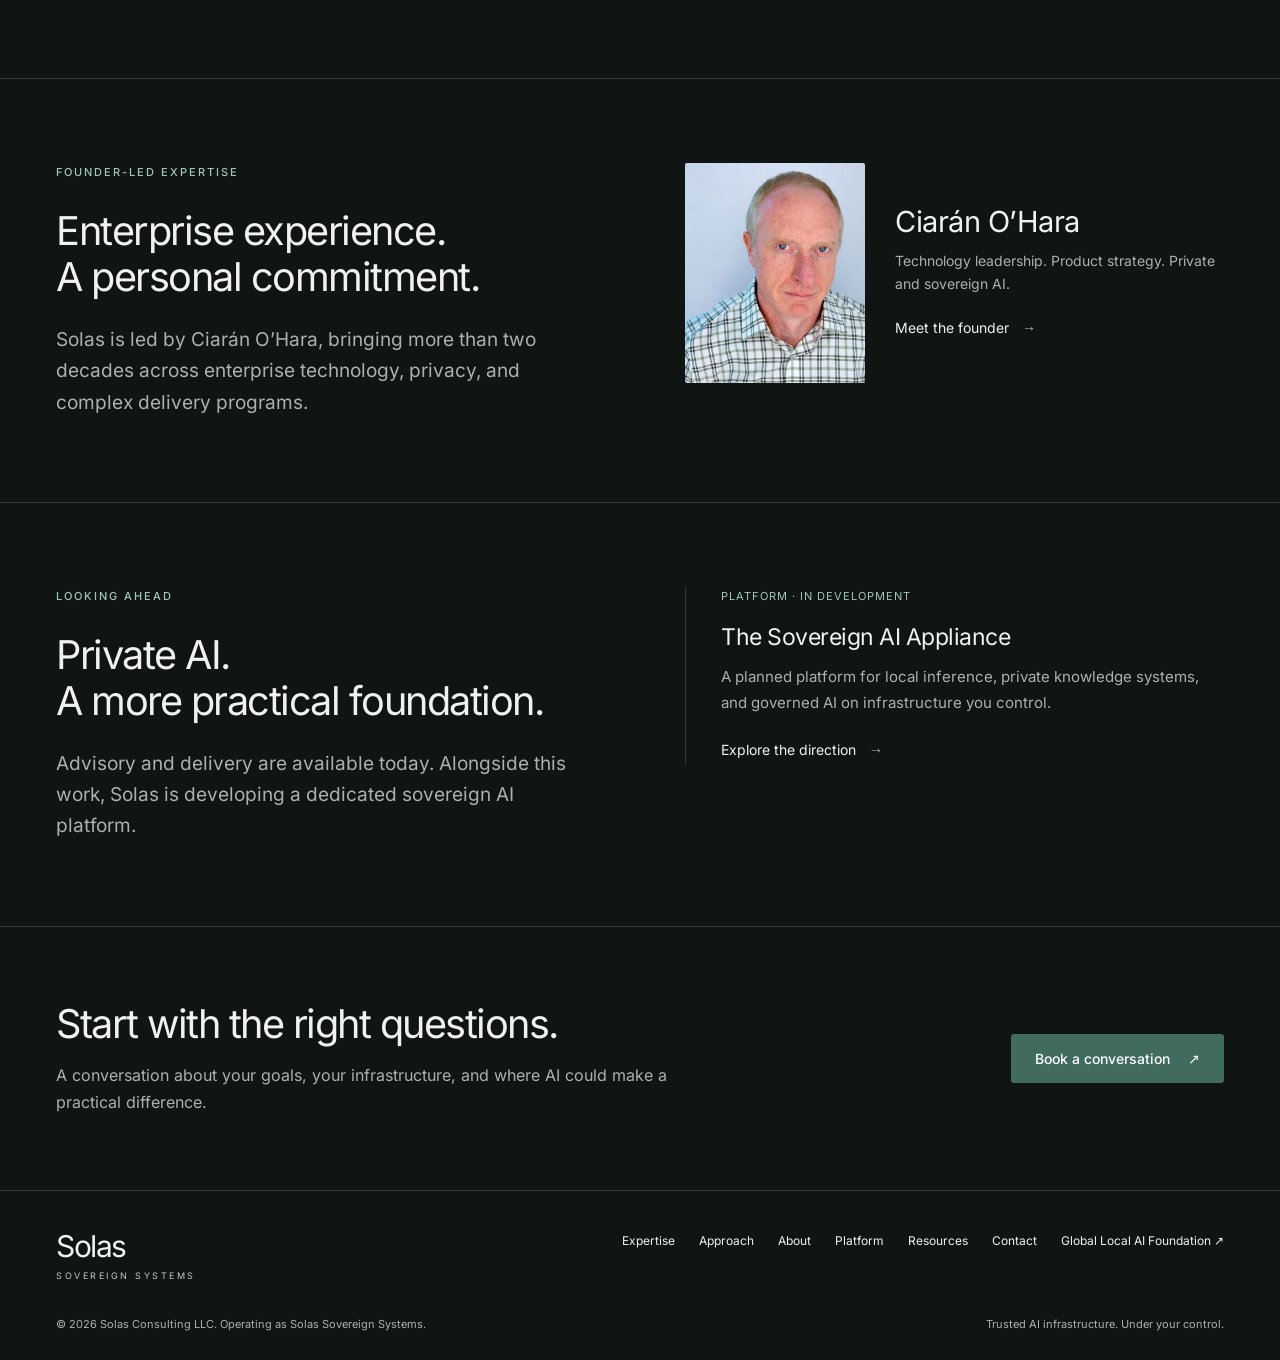
==== commit 8b08a074: "Redesign Solas with calm typography and focused multipage navigation" ====
--- a/index.html
+++ b/index.html
@@ -1,1019 +1,10 @@
-<!DOCTYPE html>
-<html lang="en">
-<head>
-<meta charset="UTF-8">
-<meta name="viewport" content="width=device-width, initial-scale=1.0">
-<meta name="description" content="Solas Sovereign Systems is trusted AI infrastructure for organizations that can't trust the public cloud — advisory, architecture, and implementation for regulated industries.">
-<meta property="og:title" content="Solas Sovereign Systems — Trusted AI Infrastructure">
-<meta property="og:description" content="Trusted AI infrastructure for regulated industries. Advisory through implementation — private, local, and hybrid AI you control.">
-<meta property="og:type" content="website">
-<meta property="og:url" content="https://solassovereignsystems.ai/">
-<meta property="og:image" content="https://solassovereignsystems.ai/og-image.png">
-<meta property="og:image:width" content="1200">
-<meta property="og:image:height" content="630">
-<meta name="twitter:card" content="summary_large_image">
-<meta name="twitter:title" content="Solas Sovereign Systems — Trusted AI Infrastructure">
-<meta name="twitter:description" content="Trusted AI infrastructure for regulated industries. Private, local, and hybrid AI you control.">
-<meta name="twitter:image" content="https://solassovereignsystems.ai/og-image.png">
-<title>Solas Sovereign Systems — Trusted AI Infrastructure for Regulated Industries</title>
-<link rel="canonical" href="https://solassovereignsystems.ai/">
-<link rel="icon" type="image/svg+xml" href="/favicon.svg">
-<link rel="icon" type="image/png" sizes="32x32" href="/favicon-32.png">
-<link rel="icon" type="image/png" sizes="16x16" href="/favicon-16.png">
-<link rel="apple-touch-icon" sizes="180x180" href="/apple-touch-icon.png">
-<link rel="preconnect" href="https://fonts.googleapis.com">
-<link rel="preconnect" href="https://fonts.gstatic.com" crossorigin>
-<link href="https://fonts.googleapis.com/css2?family=Fraunces:ital,opsz,wght@0,9..144,400;0,9..144,500;0,9..144,600;0,9..144,900;1,9..144,400&family=Inter:wght@300;400;500;600;700&display=swap" rel="stylesheet">
-<script type="application/ld+json">
-{
-  "@context": "https://schema.org",
-  "@type": "ProfessionalService",
-  "name": "Solas Sovereign Systems",
-  "url": "https://solassovereignsystems.ai/",
-  "description": "Trusted AI infrastructure for regulated industries — advisory, architecture, and implementation for private, local, and hybrid AI.",
-  "image": "https://solassovereignsystems.ai/og-image.png",
-  "priceRange": "$$$",
-  "areaServed": "Worldwide",
-  "founder": {
-    "@type": "Person",
-    "name": "Ciarán O'Hara",
-    "jobTitle": "Founder, Enterprise AI Infrastructure Strategist",
-    "alumniOf": "Stanford Continuing Studies",
-    "sameAs": ["https://globallocal.ai"]
-  },
-  "makesOffer": [
-    {"@type": "Offer", "itemOffered": {"@type": "Service", "name": "AI Readiness Assessments"}},
-    {"@type": "Offer", "itemOffered": {"@type": "Service", "name": "Enterprise AI Strategy"}},
-    {"@type": "Offer", "itemOffered": {"@type": "Service", "name": "Trusted AI Architecture"}},
-    {"@type": "Offer", "itemOffered": {"@type": "Service", "name": "AI Governance Roadmaps"}}
-  ],
-  "knowsAbout": ["Sovereign AI", "Digital Sovereignty", "AI Governance", "Enterprise AI Infrastructure", "Local AI", "Hybrid AI"]
-}
-</script>
-<style>
-*,*::before,*::after{box-sizing:border-box;margin:0;padding:0}
-:root{
-  --bg:#091322;--bg2:#0e1c30;--bg3:#13263f;--bg4:#1a3252;
-  --line:rgba(255,255,255,0.07);--line2:rgba(255,255,255,0.13);
-  --teal:#3fb3a2;--blue:#6ea3ef;--gold:#c9a766;
-  --text:#eaf1f8;--text2:#9db0c7;--text3:#62748d;
-}
-html{scroll-behavior:smooth}
-body{background:var(--bg);color:var(--text);font-family:'Inter',sans-serif;font-weight:400;line-height:1.65;-webkit-font-smoothing:antialiased;overflow-x:hidden}
-body::before{content:'';position:fixed;inset:0;z-index:0;pointer-events:none;
-  background-image:linear-gradient(rgba(110,163,239,0.035) 1px,transparent 1px),linear-gradient(90deg,rgba(110,163,239,0.035) 1px,transparent 1px);
-  background-size:64px 64px;
-  mask-image:radial-gradient(ellipse 100% 80% at 50% 0%,#000 30%,transparent 80%);
-  -webkit-mask-image:radial-gradient(ellipse 100% 80% at 50% 0%,#000 30%,transparent 80%)}
-.wrap{max-width:1180px;margin:0 auto;padding:0 2.5rem}
-section{position:relative;z-index:1}
-a{color:inherit;text-decoration:none}
-@keyframes fU{from{opacity:0;transform:translateY(22px)}to{opacity:1;transform:translateY(0)}}
-@keyframes ping{0%{box-shadow:0 0 0 0 rgba(63,179,162,0.6)}70%{box-shadow:0 0 0 7px rgba(63,179,162,0)}100%{box-shadow:0 0 0 0 rgba(63,179,162,0)}}
-.reveal{opacity:0;transform:translateY(22px);transition:opacity .7s ease,transform .7s ease}
-.reveal.in{opacity:1;transform:none}
-
-/* top accent */
-.topbar{position:fixed;top:0;left:0;right:0;height:2px;z-index:200;background:linear-gradient(90deg,var(--teal),var(--blue),var(--gold))}
-
-/* NAV */
-nav{position:fixed;top:0;left:0;right:0;z-index:150;display:flex;align-items:center;justify-content:space-between;padding:1.15rem 2.5rem;background:rgba(9,19,34,0.82);backdrop-filter:blur(18px);border-bottom:1px solid var(--line)}
-.brand{display:flex;align-items:center;gap:0.7rem;font-family:'Fraunces',serif;font-weight:600;font-size:1.05rem;letter-spacing:0.01em;color:#fff}
-.brand .mark{width:18px;height:18px;flex-shrink:0}
-.brand small{font-family:'Inter',sans-serif;font-weight:400;font-size:0.62rem;letter-spacing:0.22em;text-transform:uppercase;color:var(--text3);margin-left:-0.35rem}
-.nav-right{display:flex;align-items:center;gap:2.2rem}
-.nav-links{display:flex;gap:1.9rem}
-.nav-links a{font-size:0.78rem;letter-spacing:0.04em;color:var(--text2);transition:color .2s}
-.nav-links a:hover{color:#fff}
-.nav-cta{font-size:0.78rem;font-weight:500;padding:9px 20px;border-radius:4px;background:var(--blue);color:#06101f;letter-spacing:0.01em;transition:all .2s;white-space:nowrap}
-.nav-cta:hover{background:#8ab8f5;transform:translateY(-1px)}
-@media(max-width:920px){.nav-links{display:none}nav{padding:1rem 1.5rem}.wrap{padding:0 1.5rem}}
-@media(max-width:560px){.brand small{display:none}.nav-cta{padding:9px 16px}}
-
-/* eyebrow + section heads */
-.eyebrow{font-size:0.72rem;font-weight:500;letter-spacing:0.22em;text-transform:uppercase;color:var(--teal);display:flex;align-items:center;gap:0.9rem}
-.eyebrow::before{content:'';width:26px;height:1px;background:var(--teal);opacity:0.6}
-.sec-head{font-family:'Fraunces',serif;font-weight:900;font-size:clamp(2rem,4vw,2.9rem);line-height:1.04;letter-spacing:-0.02em;color:#fff}
-.sec-sub{color:var(--text2);font-size:1.02rem;line-height:1.75;max-width:620px;margin-top:1.1rem}
-
-/* HERO */
-.hero{min-height:94vh;display:flex;align-items:center;padding:9rem 0 5rem;overflow:hidden;
-  background:radial-gradient(ellipse 60% 50% at 78% 25%,rgba(110,163,239,0.16),transparent 60%),radial-gradient(ellipse 50% 45% at 8% 80%,rgba(63,179,162,0.10),transparent 55%)}
-.hero-inner{max-width:1180px;margin:0 auto;padding:0 2.5rem;width:100%;display:grid;grid-template-columns:1.15fr 0.85fr;gap:3rem;align-items:center}
-.status-pill{display:inline-flex;align-items:center;gap:0.6rem;font-size:0.7rem;font-weight:500;letter-spacing:0.13em;text-transform:uppercase;color:#bfe3dc;background:rgba(63,179,162,0.1);border:1px solid rgba(63,179,162,0.32);padding:7px 15px;border-radius:100px;margin-bottom:2rem;opacity:0;animation:fU .8s .1s ease forwards}
-.status-pill.static{opacity:1;animation:none}
-.status-pill.gold{color:#f0dfb8;background:rgba(201,167,102,0.1);border-color:rgba(201,167,102,0.35)}
-.status-pill.gold .dot{background:var(--gold)}
-.status-pill .dot{width:6px;height:6px;border-radius:50%;background:var(--teal);animation:ping 2.4s ease-out infinite}
-.hero-eyebrow{font-size:0.72rem;font-weight:500;letter-spacing:0.2em;text-transform:uppercase;color:var(--text3);margin-bottom:1.6rem;opacity:0;animation:fU .8s .2s ease forwards}
-.hero h1{font-family:'Fraunces',serif;font-weight:900;font-size:clamp(2.5rem,5.2vw,4.4rem);line-height:1.02;letter-spacing:-0.03em;color:#fff;opacity:0;animation:fU .8s .35s ease forwards}
-.hero h1 em{font-style:normal;background:linear-gradient(100deg,var(--blue) 5%,var(--teal) 95%);-webkit-background-clip:text;background-clip:text;color:transparent}
-.hero-sub{font-size:1.12rem;color:var(--text2);line-height:1.75;max-width:540px;margin:1.8rem 0 2.6rem;opacity:0;animation:fU .8s .5s ease forwards}
-.hero-actions{display:flex;gap:0.9rem;flex-wrap:wrap;opacity:0;animation:fU .8s .65s ease forwards}
-.btn-primary{font-size:0.85rem;font-weight:600;padding:15px 32px;border-radius:5px;background:linear-gradient(120deg,var(--blue),#4f86e0);color:#06101f;transition:all .25s;box-shadow:0 8px 26px rgba(110,163,239,0.28)}
-.btn-primary:hover{transform:translateY(-2px);box-shadow:0 12px 34px rgba(110,163,239,0.42)}
-.btn-ghost{font-size:0.85rem;font-weight:500;padding:15px 30px;border-radius:5px;background:transparent;color:var(--text);border:1px solid var(--line2);transition:all .2s}
-.btn-ghost:hover{border-color:var(--blue);color:#fff}
-/* hero observatory motif */
-.hero-vis{position:relative;display:flex;align-items:center;justify-content:center;opacity:0;animation:fU 1s .5s ease forwards}
-.hero-vis svg{width:100%;max-width:546px;height:auto}
-@media(max-width:920px){.hero-inner{grid-template-columns:1fr}.hero-vis{display:none}.hero{min-height:auto;padding:8rem 0 4rem}}
-
-/* TRUST BAR */
-.trust{border-top:1px solid var(--line);border-bottom:1px solid var(--line);background:rgba(255,255,255,0.015)}
-.trust-inner{display:flex;flex-wrap:wrap;align-items:center;justify-content:center;gap:0.7rem 2rem;padding:1.35rem 2.5rem;max-width:1180px;margin:0 auto}
-.trust-item{display:inline-flex;align-items:center;gap:0.5rem;font-size:0.72rem;font-weight:500;letter-spacing:0.1em;text-transform:uppercase;color:var(--text2);white-space:nowrap}
-.trust-item i{width:5px;height:5px;border-radius:50%;background:var(--teal);display:inline-block;flex-shrink:0}
-
-/* SECTION shell */
-.sec{padding:7rem 0}
-.sec-intro{margin-bottom:3.5rem}
-
-/* SERVICES */
-.svc-grid{display:grid;grid-template-columns:repeat(6,1fr);gap:1.25rem}
-.svc{grid-column:span 2;background:var(--bg2);border:1px solid var(--line);border-radius:8px;padding:2.4rem 2rem;display:flex;flex-direction:column;transition:border-color .3s,transform .3s,background .3s;position:relative;overflow:hidden}
-.svc:hover{border-color:var(--line2);transform:translateY(-3px);background:var(--bg3)}
-.svc::after{content:'';position:absolute;top:0;left:0;right:0;height:2px;background:linear-gradient(90deg,var(--teal),var(--blue));transform:scaleX(0);transform-origin:left;transition:transform .45s ease}
-.svc:hover::after{transform:scaleX(1)}
-.svc-ico{width:50px;height:50px;margin-bottom:1.5rem;color:var(--blue)}
-.svc:nth-child(3n+2) .svc-ico{color:var(--teal)}
-.svc:nth-child(3n) .svc-ico{color:var(--gold)}
-.svc-num{font-size:0.68rem;font-weight:500;letter-spacing:0.16em;color:var(--text3);margin-bottom:0.8rem}
-.svc h3{font-family:'Fraunces',serif;font-weight:600;font-size:1.32rem;color:#fff;line-height:1.15;margin-bottom:0.7rem}
-.svc p{font-size:0.9rem;color:var(--text2);line-height:1.7;margin-bottom:1.3rem}
-.svc-tags{display:flex;flex-wrap:wrap;gap:0.4rem;margin-top:auto}
-.svc-tag{font-size:0.66rem;letter-spacing:0.04em;color:var(--text3);border:1px solid var(--line);border-radius:3px;padding:4px 9px}
-@media(max-width:920px){.svc-grid{grid-template-columns:1fr}.svc{grid-column:auto}}
-@media(min-width:921px) and (max-width:1180px){.svc-grid{grid-template-columns:repeat(4,1fr)}.svc{grid-column:span 2}}
-
-/* WHY SOVEREIGNTY */
-.why{background:var(--bg2);border-top:1px solid var(--line);border-bottom:1px solid var(--line)}
-.why-grid{display:grid;grid-template-columns:1fr 1fr;gap:1.25rem;margin-top:3rem}
-@media(max-width:768px){.why-grid{grid-template-columns:1fr}}
-.why-col{border-radius:8px;padding:2.2rem 2rem}
-.why-col.bad{background:rgba(255,255,255,0.02);border:1px solid var(--line)}
-.why-col.good{background:linear-gradient(160deg,rgba(63,179,162,0.08),rgba(110,163,239,0.05));border:1px solid rgba(63,179,162,0.25)}
-.why-col h4{font-size:0.72rem;font-weight:600;letter-spacing:0.14em;text-transform:uppercase;margin-bottom:1.4rem}
-.why-col.bad h4{color:var(--text3)}
-.why-col.good h4{color:var(--teal)}
-.why-list{list-style:none;display:flex;flex-direction:column;gap:0.85rem}
-.why-list li{font-size:0.92rem;color:var(--text2);display:flex;gap:0.7rem;line-height:1.5}
-.why-list li span{flex-shrink:0;font-weight:600}
-.why-col.bad .why-list li span{color:var(--text3)}
-.why-col.good .why-list li{color:var(--text)}
-.why-col.good .why-list li span{color:var(--teal)}
-.benefits{display:flex;flex-wrap:wrap;gap:0.6rem;margin-top:2.5rem;justify-content:center}
-.benefit{font-size:0.74rem;font-weight:500;letter-spacing:0.06em;color:var(--gold);border:1px solid rgba(201,167,102,0.3);background:rgba(201,167,102,0.06);border-radius:100px;padding:7px 16px}
-
-/* INITIATIVES */
-.init-grid{display:grid;grid-template-columns:repeat(2,1fr);gap:1.25rem;margin-top:3.5rem}
-@media(max-width:768px){.init-grid{grid-template-columns:1fr}}
-.init{background:var(--bg2);border:1px solid var(--line);border-radius:8px;padding:2.2rem;display:flex;gap:1.5rem;align-items:flex-start;transition:border-color .3s,transform .3s}
-.init:hover{border-color:var(--line2);transform:translateY(-2px)}
-.init-ico{width:52px;height:52px;flex-shrink:0;color:var(--teal)}
-.init:nth-child(2) .init-ico{color:var(--blue)}
-.init:nth-child(3) .init-ico{color:var(--gold)}
-.init:nth-child(4) .init-ico{color:var(--teal)}
-.init-tag{font-size:0.64rem;font-weight:600;letter-spacing:0.14em;text-transform:uppercase;color:var(--text3);margin-bottom:0.6rem}
-.init h3{font-family:'Fraunces',serif;font-weight:600;font-size:1.2rem;color:#fff;margin-bottom:0.5rem;line-height:1.2}
-.init p{font-size:0.88rem;color:var(--text2);line-height:1.65}
-.init a.more{font-size:0.74rem;color:var(--blue);margin-top:0.8rem;display:inline-block}
-
-/* FOUNDER */
-.founder{background:var(--bg2);border-top:1px solid var(--line);border-bottom:1px solid var(--line)}
-.founder-grid{display:grid;grid-template-columns:1fr 0.85fr;gap:4rem;align-items:center}
-@media(max-width:820px){.founder-grid{grid-template-columns:1fr;gap:2.5rem}}
-.founder-text p{color:var(--text2);font-size:1rem;line-height:1.8;margin-top:1.3rem}
-.founder-card{background:var(--bg);border:1px solid var(--line);border-radius:10px;padding:2.4rem}
-.founder-mono{display:flex;align-items:center;gap:1rem;margin-bottom:1.8rem}
-.founder-monogram{width:52px;height:52px;border-radius:8px;background:linear-gradient(140deg,var(--blue),var(--teal));display:flex;align-items:center;justify-content:center;font-family:'Fraunces',serif;font-weight:600;font-size:1.3rem;color:#06101f;flex-shrink:0}
-.founder-mono .nm{font-family:'Fraunces',serif;font-weight:600;font-size:1.1rem;color:#fff}
-.founder-mono .rl{font-size:0.74rem;color:var(--text3);letter-spacing:0.04em}
-.hl-list{list-style:none;display:flex;flex-direction:column;gap:0.9rem}
-.hl-list li{font-size:0.86rem;color:var(--text2);display:flex;gap:0.7rem;line-height:1.45}
-.hl-list li svg{flex-shrink:0;margin-top:3px;color:var(--teal)}
-
-/* PROCESS */
-.proc-grid{display:grid;grid-template-columns:repeat(4,1fr);gap:1.25rem;margin-top:3.5rem}
-@media(max-width:768px){.proc-grid{grid-template-columns:1fr 1fr}}
-@media(max-width:480px){.proc-grid{grid-template-columns:1fr}}
-.proc{position:relative;padding:2rem 1.6rem;background:var(--bg2);border:1px solid var(--line);border-radius:8px}
-.proc-n{font-family:'Fraunces',serif;font-weight:900;font-size:1.5rem;color:var(--blue);opacity:0.55;margin-bottom:1rem}
-.proc h4{font-size:0.98rem;font-weight:600;color:#fff;margin-bottom:0.5rem}
-.proc p{font-size:0.84rem;color:var(--text2);line-height:1.6}
-
-/* FAQ */
-.faq{max-width:820px;margin:0 auto}
-.faq-item{border-bottom:1px solid var(--line)}
-.faq-item summary{list-style:none;cursor:pointer;padding:1.5rem 0;display:flex;justify-content:space-between;align-items:center;gap:1.5rem;font-family:'Fraunces',serif;font-weight:500;font-size:1.12rem;color:#fff;transition:color .2s}
-.faq-item summary::-webkit-details-marker{display:none}
-.faq-item summary:hover{color:var(--blue)}
-.faq-item summary .pl{color:var(--blue);font-weight:300;font-size:1.5rem;transition:transform .3s;flex-shrink:0;font-family:'Inter',sans-serif}
-.faq-item[open] summary .pl{transform:rotate(45deg)}
-.faq-item p{color:var(--text2);font-size:0.95rem;line-height:1.8;padding:0 0 1.6rem;max-width:90%}
-
-/* FINAL CTA */
-.final{text-align:center;background:radial-gradient(ellipse 60% 80% at 50% 10%,rgba(110,163,239,0.16),transparent 60%),var(--bg2);border-top:1px solid var(--line)}
-.final h2{font-family:'Fraunces',serif;font-weight:900;font-size:clamp(2.2rem,5vw,3.4rem);line-height:1.04;letter-spacing:-0.02em;color:#fff;max-width:760px;margin:0 auto}
-.final p{color:var(--text2);font-size:1.05rem;line-height:1.75;max-width:640px;margin:1.5rem auto 2.6rem}
-
-/* FOOTER */
-footer{border-top:1px solid var(--line);padding:3rem 0 2.5rem}
-.footer-inner{display:flex;justify-content:space-between;align-items:flex-start;flex-wrap:wrap;gap:2rem}
-.footer-brand{font-family:'Fraunces',serif;font-weight:600;font-size:1.05rem;color:#fff;display:flex;align-items:center;gap:0.6rem}
-.footer-links{display:flex;gap:2rem;flex-wrap:wrap}
-.footer-links a{font-size:0.8rem;color:var(--text2);transition:color .2s}
-.footer-links a:hover{color:#fff}
-.footer-legal{margin-top:2.5rem;font-size:0.74rem;color:var(--text3);line-height:1.7}
-.footer-legal strong{color:var(--text2);font-weight:500}
-
-/* === C-FIXES: motion / credibility / conversion === */
-.topbar{transform-origin:left;transform:scaleX(0);transition:transform .12s linear;will-change:transform}
-nav{transition:padding .3s ease,background .3s ease}
-nav.scrolled{padding-top:0.7rem;padding-bottom:0.7rem;background:rgba(9,19,34,0.95)}
-.hw{display:inline-block;opacity:0;transform:translateY(16px);animation:hwUp .6s cubic-bezier(.2,.7,.3,1) forwards}
-@keyframes hwUp{to{opacity:1;transform:none}}
-/* PRINCIPLES */
-.principles{padding:7rem 0}
-.prin-grid{display:grid;grid-template-columns:repeat(3,1fr);gap:1.25rem;margin-top:3.5rem}
-@media(max-width:768px){.prin-grid{grid-template-columns:1fr}}
-.prin{background:var(--bg2);border:1px solid var(--line);border-radius:8px;padding:2.2rem 2rem;border-top:2px solid var(--teal)}
-.prin:nth-child(2){border-top-color:var(--blue)}
-.prin:nth-child(3){border-top-color:var(--gold)}
-.prin-k{font-size:.66rem;font-weight:600;letter-spacing:.16em;text-transform:uppercase;color:var(--teal);margin-bottom:1rem}
-.prin:nth-child(2) .prin-k{color:var(--blue)}
-.prin:nth-child(3) .prin-k{color:var(--gold)}
-.prin h3{font-family:'Fraunces',serif;font-weight:600;font-size:1.25rem;color:#fff;margin-bottom:.6rem;line-height:1.15}
-.prin p{font-size:.9rem;color:var(--text2);line-height:1.75}
-/* CONTACT */
-.contact-grid{display:grid;grid-template-columns:1fr 1fr;gap:3.5rem;align-items:start;margin-top:3.5rem;text-align:left}
-@media(max-width:820px){.contact-grid{grid-template-columns:1fr;gap:2.5rem}}
-.contact-copy h3{font-family:'Fraunces',serif;font-weight:700;font-size:1.6rem;color:#fff;margin-bottom:.8rem}
-.contact-copy p{color:var(--text2);line-height:1.7;font-size:.95rem}
-.contact-actions{margin:1.6rem 0}
-.contact-trust{font-size:.78rem;color:var(--text3);line-height:1.6;margin-top:1.5rem}
-.cform{background:var(--bg2);border:1px solid var(--line);border-radius:10px;padding:2rem}
-.cform .fld{margin-bottom:1.05rem}
-.cform label{display:block;font-size:.7rem;letter-spacing:.08em;text-transform:uppercase;color:var(--text3);margin:0 0 .45rem}
-.cform input,.cform select,.cform textarea{width:100%;background:var(--bg);border:1px solid var(--line2);border-radius:6px;padding:11px 13px;color:var(--text);font-family:'Inter',sans-serif;font-size:.92rem;transition:border-color .2s}
-.cform input:focus,.cform select:focus,.cform textarea:focus{outline:none;border-color:var(--blue)}
-.cform textarea{resize:vertical;min-height:86px}
-.cform button{width:100%;margin-top:.3rem;cursor:pointer;border:none}
-.cform .alt{font-size:.78rem;color:var(--text3);text-align:center;margin-top:1rem}
-.cform .alt a{color:var(--blue)}
-</style>
-</head>
-<body>
-
-<div class="topbar"></div>
-
-<nav>
-  <a href="#top" class="brand">
-    <svg class="mark" viewBox="0 0 24 24" fill="none"><circle cx="12" cy="12" r="10" stroke="#6ea3ef" stroke-width="1.2"/><path d="M12 3 L13.9 10.1 L21 12 L13.9 13.9 L12 21 L10.1 13.9 L3 12 L10.1 10.1 Z" fill="#3fb3a2"/><circle cx="12" cy="12" r="1.4" fill="#c9a766"/></svg>
-    Solas <small>Sovereign Systems</small>
-  </a>
-  <div class="nav-right">
-    <div class="nav-links">
-      <a href="#services">How I Help</a>
-      <a href="#platform">Platform</a>
-      <a href="#industries">Industries</a>
-      <a href="#research">Research</a>
-      <a href="#about">Founder</a>
-    </div>
-    <a href="#contact" class="nav-cta">Book a Conversation</a>
-  </div>
-</nav>
-
-<!-- HERO -->
-<section class="hero" id="top">
-  <div class="hero-inner">
-    <div class="hero-content">
-      <span class="status-pill"><span class="dot"></span>Now Booking Discovery Conversations</span>
-      <p class="hero-eyebrow">Trusted AI Infrastructure · Advisory Through Implementation</p>
-      <h1>Trusted AI Infrastructure for <em>Organizations That Can't Trust</em> the Public Cloud.</h1>
-      <p class="hero-sub">Solas helps regulated and security-conscious organizations design, deploy, and govern private, local, and hybrid AI — keeping knowledge, models, and decisions inside walls you control. Advisory through implementation.</p>
-      <div class="hero-actions">
-        <a href="#contact" class="btn-primary">Book a Conversation</a>
-        <a href="#services" class="btn-ghost">How I Can Help</a>
-      </div>
-    </div>
-    <div class="hero-vis" aria-hidden="true">
-      <svg viewBox="0 0 420 420" fill="none" xmlns="http://www.w3.org/2000/svg">
-        <defs>
-          <radialGradient id="rsweep" cx="210" cy="210" r="180" gradientUnits="userSpaceOnUse">
-            <stop offset="0" stop-color="#3fb3a2" stop-opacity="0.34"/>
-            <stop offset="0.65" stop-color="#3fb3a2" stop-opacity="0.10"/>
-            <stop offset="1" stop-color="#3fb3a2" stop-opacity="0"/>
-          </radialGradient>
-        </defs>
-        <circle cx="210" cy="210" r="180" stroke="rgba(110,163,239,0.28)" stroke-width="1.3"/>
-        <circle cx="210" cy="210" r="135" stroke="rgba(110,163,239,0.22)" stroke-width="1"/>
-        <circle cx="210" cy="210" r="90" stroke="rgba(63,179,162,0.32)" stroke-width="1"/>
-        <circle cx="210" cy="210" r="45" stroke="rgba(63,179,162,0.42)" stroke-width="1"/>
-        <line x1="30" y1="210" x2="390" y2="210" stroke="rgba(110,163,239,0.14)" stroke-width="1"/>
-        <line x1="210" y1="30" x2="210" y2="390" stroke="rgba(110,163,239,0.14)" stroke-width="1"/>
-        <line x1="82" y1="82" x2="338" y2="338" stroke="rgba(110,163,239,0.10)" stroke-width="1"/>
-        <line x1="338" y1="82" x2="82" y2="338" stroke="rgba(110,163,239,0.10)" stroke-width="1"/>
-        <g>
-          <path d="M210 210 L210 30 A180 180 0 0 0 41 148.4 Z" fill="url(#rsweep)"/>
-          <line x1="210" y1="210" x2="210" y2="30" stroke="#3fb3a2" stroke-width="6" opacity="0.16" stroke-linecap="round"/>
-          <line x1="210" y1="210" x2="210" y2="30" stroke="#3fb3a2" stroke-width="2" stroke-linecap="round"/>
-          <animateTransform attributeName="transform" attributeType="XML" type="rotate" from="0 210 210" to="360 210 210" dur="5s" repeatCount="indefinite"/>
-        </g>
-        <circle cx="210" cy="210" r="5" fill="#3fb3a2"/>
-        <circle cx="300" cy="165" r="4.5" fill="#6ea3ef" opacity="0.26"><animate attributeName="opacity" begin="0.88s" dur="5s" repeatCount="indefinite" values="1;0.95;0.26;0.26" keyTimes="0;0.06;0.28;1"/></circle>
-        <circle cx="300" cy="165" r="4.5" fill="none" stroke="#6ea3ef" stroke-width="1" opacity="0"><animate attributeName="r" begin="0.88s" dur="5s" repeatCount="indefinite" values="4.5;16;16" keyTimes="0;0.28;1"/><animate attributeName="opacity" begin="0.88s" dur="5s" repeatCount="indefinite" values="0.85;0;0" keyTimes="0;0.28;1"/></circle>
-        <circle cx="330" cy="255" r="3.5" fill="#6ea3ef" opacity="0.26"><animate attributeName="opacity" begin="1.54s" dur="5s" repeatCount="indefinite" values="1;0.95;0.26;0.26" keyTimes="0;0.06;0.28;1"/></circle>
-        <circle cx="330" cy="255" r="3.5" fill="none" stroke="#6ea3ef" stroke-width="1" opacity="0"><animate attributeName="r" begin="1.54s" dur="5s" repeatCount="indefinite" values="3.5;15;15" keyTimes="0;0.28;1"/><animate attributeName="opacity" begin="1.54s" dur="5s" repeatCount="indefinite" values="0.85;0;0" keyTimes="0;0.28;1"/></circle>
-        <circle cx="255" cy="300" r="4" fill="#c9a766" opacity="0.26"><animate attributeName="opacity" begin="2.13s" dur="5s" repeatCount="indefinite" values="1;0.95;0.26;0.26" keyTimes="0;0.06;0.28;1"/></circle>
-        <circle cx="255" cy="300" r="4" fill="none" stroke="#c9a766" stroke-width="1" opacity="0"><animate attributeName="r" begin="2.13s" dur="5s" repeatCount="indefinite" values="4;15;15" keyTimes="0;0.28;1"/><animate attributeName="opacity" begin="2.13s" dur="5s" repeatCount="indefinite" values="0.85;0;0" keyTimes="0;0.28;1"/></circle>
-        <circle cx="138" cy="262" r="4.5" fill="#6ea3ef" opacity="0.26"><animate attributeName="opacity" begin="3.25s" dur="5s" repeatCount="indefinite" values="1;0.95;0.26;0.26" keyTimes="0;0.06;0.28;1"/></circle>
-        <circle cx="138" cy="262" r="4.5" fill="none" stroke="#6ea3ef" stroke-width="1" opacity="0"><animate attributeName="r" begin="3.25s" dur="5s" repeatCount="indefinite" values="4.5;16;16" keyTimes="0;0.28;1"/><animate attributeName="opacity" begin="3.25s" dur="5s" repeatCount="indefinite" values="0.85;0;0" keyTimes="0;0.28;1"/></circle>
-        <circle cx="110" cy="180" r="3.5" fill="#c9a766" opacity="0.26"><animate attributeName="opacity" begin="3.98s" dur="5s" repeatCount="indefinite" values="1;0.95;0.26;0.26" keyTimes="0;0.06;0.28;1"/></circle>
-        <circle cx="110" cy="180" r="3.5" fill="none" stroke="#c9a766" stroke-width="1" opacity="0"><animate attributeName="r" begin="3.98s" dur="5s" repeatCount="indefinite" values="3.5;15;15" keyTimes="0;0.28;1"/><animate attributeName="opacity" begin="3.98s" dur="5s" repeatCount="indefinite" values="0.85;0;0" keyTimes="0;0.28;1"/></circle>
-        <circle cx="150" cy="120" r="4" fill="#3fb3a2" opacity="0.26"><animate attributeName="opacity" begin="4.53s" dur="5s" repeatCount="indefinite" values="1;0.95;0.26;0.26" keyTimes="0;0.06;0.28;1"/></circle>
-        <circle cx="150" cy="120" r="4" fill="none" stroke="#3fb3a2" stroke-width="1" opacity="0"><animate attributeName="r" begin="4.53s" dur="5s" repeatCount="indefinite" values="4;15;15" keyTimes="0;0.28;1"/><animate attributeName="opacity" begin="4.53s" dur="5s" repeatCount="indefinite" values="0.85;0;0" keyTimes="0;0.28;1"/></circle>
-      </svg>
-    </div>
-  </div>
-</section>
-
-<!-- TRUST BAR -->
-<div class="trust">
-  <div class="trust-inner">
-    <span class="trust-item"><i></i>On-Premise</span>
-    <span class="trust-item"><i></i>Private AI</span>
-    <span class="trust-item"><i></i>Air-Gap Capable</span>
-    <span class="trust-item"><i></i>Local Models</span>
-    <span class="trust-item"><i></i>Knowledge Systems</span>
-    <span class="trust-item"><i></i>Intelligence Platforms</span>
-    <span class="trust-item"><i></i>GDPR-Aligned Practices</span>
-    <span class="trust-item"><i></i>HIPAA-Aware Architecture</span>
-  </div>
-</div>
-
-<!-- WHY NOW -->
-<section class="sec" style="padding-bottom:0">
-  <div class="wrap">
-    <div class="sec-intro reveal" style="text-align:center;margin-left:auto;margin-right:auto">
-      <p class="eyebrow" style="justify-content:center">Why Now</p>
-      <h2 class="sec-head" style="margin-top:1.4rem">AI is becoming enterprise infrastructure.</h2>
-      <p class="sec-sub" style="max-width:720px;margin-left:auto;margin-right:auto">Twenty years ago, organizations modernized servers, networks, and cloud infrastructure. Today they are modernizing intelligence itself. That transition creates new requirements — and new exposure for anyone who navigates it without control. Solas exists to help organizations make that transition deliberately.</p>
-    </div>
-    <div class="benefits reveal">
-      <span class="benefit">Private</span>
-      <span class="benefit">Governed</span>
-      <span class="benefit">Auditable</span>
-      <span class="benefit">Secure</span>
-      <span class="benefit">Vendor-Neutral</span>
-      <span class="benefit">Deployable Locally</span>
-      <span class="benefit">Deployable Hybrid</span>
-    </div>
-  </div>
-</section>
-
-<!-- HOW I CAN HELP -->
-<section class="sec" id="services">
-  <div class="wrap">
-    <div class="sec-intro reveal">
-      <p class="eyebrow">How I Can Help</p>
-      <h2 class="sec-head" style="margin-top:1.4rem">From strategy through implementation.</h2>
-      <p class="sec-sub">Hire Solas for advisory, governance, and delivery of trusted AI infrastructure. Engage at any stage — from a first assessment to fractional, ongoing leadership.</p>
-    </div>
-    <div class="svc-grid">
-
-      <div class="svc reveal">
-        <svg class="svc-ico" viewBox="0 0 38 38" fill="none"><circle cx="19" cy="19" r="14" stroke="currentColor" stroke-width="1.4"/><circle cx="19" cy="19" r="2.4" fill="currentColor"/><path d="M19 5v6M19 27v6M5 19h6M27 19h6" stroke="currentColor" stroke-width="1.4" stroke-linecap="round"/></svg>
-        <p class="svc-num">01 / Assessment</p>
-        <h3>AI Readiness Assessments</h3>
-        <p>Understand where AI can create real value — and where it can't yet — before you commit budget.</p>
-        <div class="svc-tags"><span class="svc-tag">Opportunity mapping</span><span class="svc-tag">Risk evaluation</span><span class="svc-tag">Local vs cloud</span></div>
-      </div>
-
-      <div class="svc reveal">
-        <svg class="svc-ico" viewBox="0 0 38 38" fill="none"><circle cx="9" cy="9" r="3.5" stroke="currentColor" stroke-width="1.4"/><circle cx="29" cy="9" r="3.5" stroke="currentColor" stroke-width="1.4"/><circle cx="19" cy="29" r="3.5" stroke="currentColor" stroke-width="1.4"/><path d="M12 10.5 26 10.5M11 12 17.5 26M27 12 20.5 26" stroke="currentColor" stroke-width="1.3"/></svg>
-        <p class="svc-num">02 / Strategy</p>
-        <h3>Enterprise AI Strategy</h3>
-        <p>Build a practical, sequenced AI roadmap tied to business outcomes, not vendor hype.</p>
-        <div class="svc-tags"><span class="svc-tag">Roadmapping</span><span class="svc-tag">Prioritization</span><span class="svc-tag">Board narrative</span></div>
-      </div>
-
-      <div class="svc reveal">
-        <svg class="svc-ico" viewBox="0 0 38 38" fill="none"><rect x="6" y="6" width="26" height="26" rx="4" stroke="currentColor" stroke-width="1.4"/><rect x="13" y="13" width="12" height="12" rx="2" stroke="currentColor" stroke-width="1.3"/><circle cx="19" cy="19" r="2" fill="currentColor"/></svg>
-        <p class="svc-num">03 / Architecture</p>
-        <h3>Trusted AI Architecture</h3>
-        <p>Design private, local, and hybrid AI environments built for control from day one.</p>
-        <div class="svc-tags"><span class="svc-tag">Private inference</span><span class="svc-tag">On-prem</span><span class="svc-tag">Hybrid</span></div>
-      </div>
-
-      <div class="svc reveal">
-        <svg class="svc-ico" viewBox="0 0 38 38" fill="none"><path d="M19 6 L32 13 L19 20 L6 13 Z" stroke="currentColor" stroke-width="1.4" stroke-linejoin="round"/><path d="M6 20 L19 27 L32 20" stroke="currentColor" stroke-width="1.4" stroke-linecap="round" stroke-linejoin="round"/><path d="M6 26.5 L19 33.5 L32 26.5" stroke="currentColor" stroke-width="1.3" stroke-linecap="round" stroke-linejoin="round" opacity="0.6"/></svg>
-        <p class="svc-num">04 / Modernization</p>
-        <h3>Infrastructure Modernization</h3>
-        <p>Bring legacy infrastructure into an AI-ready state without a rip-and-replace program.</p>
-        <div class="svc-tags"><span class="svc-tag">Cloud migration</span><span class="svc-tag">Legacy integration</span><span class="svc-tag">Data foundations</span></div>
-      </div>
-
-      <div class="svc reveal">
-        <svg class="svc-ico" viewBox="0 0 38 38" fill="none"><path d="M19 5 L31 9.5 V18 C31 26 26 31.5 19 34 C12 31.5 7 26 7 18 V9.5 Z" stroke="currentColor" stroke-width="1.4" stroke-linejoin="round"/><path d="M13 19 L17.5 23.5 L26 13.5" stroke="currentColor" stroke-width="1.5" stroke-linecap="round" stroke-linejoin="round"/></svg>
-        <p class="svc-num">05 / Governance</p>
-        <h3>AI Governance Roadmaps</h3>
-        <p>Put policy, audit, and accountability structures in place before regulators or incidents force it.</p>
-        <div class="svc-tags"><span class="svc-tag">Policy design</span><span class="svc-tag">Audit trails</span><span class="svc-tag">Compliance alignment</span></div>
-      </div>
-
-      <div class="svc reveal">
-        <svg class="svc-ico" viewBox="0 0 38 38" fill="none"><circle cx="14" cy="13" r="5" stroke="currentColor" stroke-width="1.4"/><circle cx="26" cy="13" r="4" stroke="currentColor" stroke-width="1.3" opacity="0.7"/><path d="M5 32c0-6 4-10 9-10s9 4 9 10" stroke="currentColor" stroke-width="1.4" stroke-linecap="round"/><path d="M23 22c4 0.3 7 3.8 7 10" stroke="currentColor" stroke-width="1.3" stroke-linecap="round" opacity="0.7"/></svg>
-        <p class="svc-num">06 / Workshops</p>
-        <h3>Executive AI Workshops</h3>
-        <p>Give leadership teams a shared, accurate understanding of what AI can and can't do for them.</p>
-        <div class="svc-tags"><span class="svc-tag">Board briefings</span><span class="svc-tag">Leadership alignment</span></div>
-      </div>
-
-      <div class="svc reveal">
-        <svg class="svc-ico" viewBox="0 0 38 38" fill="none"><rect x="7" y="8" width="24" height="6" rx="2" stroke="currentColor" stroke-width="1.4"/><rect x="7" y="16" width="24" height="6" rx="2" stroke="currentColor" stroke-width="1.4"/><rect x="7" y="24" width="24" height="6" rx="2" stroke="currentColor" stroke-width="1.4"/><circle cx="11" cy="11" r="1.3" fill="currentColor"/><circle cx="11" cy="19" r="1.3" fill="currentColor"/><circle cx="11" cy="27" r="1.3" fill="currentColor"/></svg>
-        <p class="svc-num">07 / Delivery</p>
-        <h3>Programme Leadership</h3>
-        <p>Lead delivery end-to-end, bridging strategy and execution so programs actually ship.</p>
-        <div class="svc-tags"><span class="svc-tag">Vendor coordination</span><span class="svc-tag">Delivery ownership</span></div>
-      </div>
-
-      <div class="svc reveal">
-        <svg class="svc-ico" viewBox="0 0 38 38" fill="none"><path d="M19 33a14 14 0 1 1 14-14" stroke="currentColor" stroke-width="1.4" stroke-linecap="round"/><path d="M19 26a7 7 0 0 1 7-7" stroke="currentColor" stroke-width="1.3" stroke-linecap="round"/><circle cx="19" cy="19" r="2" fill="currentColor"/><circle cx="30" cy="26" r="2.4" stroke="currentColor" stroke-width="1.3"/></svg>
-        <p class="svc-num">08 / Assessment</p>
-        <h3>Cloud, Hybrid &amp; Local AI Assessments</h3>
-        <p>Draw the line deliberately between what stays local and what can safely use the cloud.</p>
-        <div class="svc-tags"><span class="svc-tag">Architecture review</span><span class="svc-tag">Data classification</span></div>
-      </div>
-
-      <div class="svc reveal">
-        <svg class="svc-ico" viewBox="0 0 38 38" fill="none"><path d="M28 12a13 13 0 1 0 3 13" stroke="currentColor" stroke-width="1.4" stroke-linecap="round"/><path d="M28 5v8h-8" stroke="currentColor" stroke-width="1.4" stroke-linecap="round" stroke-linejoin="round"/></svg>
-        <p class="svc-num">09 / Ongoing</p>
-        <h3>Fractional AI Strategy</h3>
-        <p>Ongoing, senior-level AI strategy support — without a full-time executive hire.</p>
-        <div class="svc-tags"><span class="svc-tag">Retained advisory</span><span class="svc-tag">Flexible engagement</span></div>
-      </div>
-
-    </div>
-  </div>
-</section>
-
-<!-- PLATFORM -->
-<section class="sec founder" id="platform">
-  <div class="wrap">
-    <div class="founder-grid">
-      <div class="founder-text reveal">
-        <span class="status-pill gold static"><span class="dot"></span>Coming Soon</span>
-        <p class="eyebrow">Platform</p>
-        <h2 class="sec-head" style="margin-top:1rem">The Sovereign AI Appliance.</h2>
-        <p>Everything above is available today as advisory and delivery work. The long-term goal is a productized version of it — a single, secure platform organizations can deploy on their own infrastructure and operate without depending on us, or anyone else, indefinitely.</p>
-        <p>It's in active development, not yet for sale. If you'd like to help shape it — as a design partner, pilot customer, or technical collaborator — that conversation starts in <a href="#contact" style="color:var(--blue)">Contact</a>.</p>
-      </div>
-      <div class="founder-card reveal">
-        <div class="founder-mono">
-          <div class="founder-monogram">SA</div>
-          <div>
-            <div class="nm">Sovereign AI Appliance</div>
-            <div class="rl">Flagship platform · In development</div>
-          </div>
-        </div>
-        <ul class="hl-list">
-          <li><svg width="15" height="15" viewBox="0 0 14 14" fill="none"><path d="M2.5 7.5 5.5 10.5 11.5 3.5" stroke="currentColor" stroke-width="1.5" stroke-linecap="round" stroke-linejoin="round"/></svg>Local model inference — nothing leaves your building</li>
-          <li><svg width="15" height="15" viewBox="0 0 14 14" fill="none"><path d="M2.5 7.5 5.5 10.5 11.5 3.5" stroke="currentColor" stroke-width="1.5" stroke-linecap="round" stroke-linejoin="round"/></svg>Secure document intelligence &amp; enterprise search</li>
-          <li><svg width="15" height="15" viewBox="0 0 14 14" fill="none"><path d="M2.5 7.5 5.5 10.5 11.5 3.5" stroke="currentColor" stroke-width="1.5" stroke-linecap="round" stroke-linejoin="round"/></svg>Meeting transcription &amp; private AI assistants</li>
-          <li><svg width="15" height="15" viewBox="0 0 14 14" fill="none"><path d="M2.5 7.5 5.5 10.5 11.5 3.5" stroke="currentColor" stroke-width="1.5" stroke-linecap="round" stroke-linejoin="round"/></svg>Full audit logging &amp; role-based permissions</li>
-          <li><svg width="15" height="15" viewBox="0 0 14 14" fill="none"><path d="M2.5 7.5 5.5 10.5 11.5 3.5" stroke="currentColor" stroke-width="1.5" stroke-linecap="round" stroke-linejoin="round"/></svg>SSO / identity integration for enterprise IT</li>
-          <li><svg width="15" height="15" viewBox="0 0 14 14" fill="none"><path d="M2.5 7.5 5.5 10.5 11.5 3.5" stroke="currentColor" stroke-width="1.5" stroke-linecap="round" stroke-linejoin="round"/></svg>On-premises, hybrid, or air-gapped deployment</li>
-        </ul>
-      </div>
-    </div>
-  </div>
-</section>
-
-<!-- WHY SOVEREIGNTY MATTERS -->
-<section class="sec why" id="sovereignty">
-  <div class="wrap">
-    <div class="sec-intro reveal">
-      <p class="eyebrow">Why Sovereignty Matters</p>
-      <h2 class="sec-head" style="margin-top:1.4rem">Your Knowledge Is Strategic Infrastructure.</h2>
-      <p class="sec-sub">Organizations increasingly depend on cloud services, external platforms, and opaque AI systems. Digital sovereignty is the ability to retain meaningful control over your knowledge, intelligence, data, and AI.</p>
-    </div>
-    <div class="why-grid reveal">
-      <div class="why-col bad">
-        <h4>Cloud Dependency</h4>
-        <ul class="why-list">
-          <li><span>—</span>Critical data leaves your control</li>
-          <li><span>—</span>Opaque models that change without notice</li>
-          <li><span>—</span>Compounding subscription and usage costs</li>
-          <li><span>—</span>Vendor lock-in and limited portability</li>
-          <li><span>—</span>Limited auditability and transparency</li>
-        </ul>
-      </div>
-      <div class="why-col good">
-        <h4>Digital Sovereignty</h4>
-        <ul class="why-list">
-          <li><span>+</span>Ownership of your data and AI capability</li>
-          <li><span>+</span>Transparency and auditability by design</li>
-          <li><span>+</span>Resilience and operational continuity</li>
-          <li><span>+</span>Control aligned with your values and goals</li>
-          <li><span>+</span>Long-term flexibility, no forced upgrades</li>
-        </ul>
-      </div>
-    </div>
-    <div class="benefits reveal">
-      <span class="benefit">Ownership</span>
-      <span class="benefit">Transparency</span>
-      <span class="benefit">Resilience</span>
-      <span class="benefit">Control</span>
-      <span class="benefit">Long-Term Flexibility</span>
-    </div>
-  </div>
-</section>
-
-<!-- INDUSTRIES -->
-<section class="sec" id="industries">
-  <div class="wrap">
-    <div class="sec-intro reveal">
-      <p class="eyebrow">Industries</p>
-      <h2 class="sec-head" style="margin-top:1.4rem">Built for organizations that can't take the risk.</h2>
-      <p class="sec-sub">Every sector below has the same underlying problem: sensitive data, a compliance boundary, and a growing need for AI. Solas designs around the boundary instead of asking you to compromise it.</p>
-    </div>
-    <div class="init-grid">
-
-      <div class="init reveal">
-        <svg class="init-ico" viewBox="0 0 40 40" fill="none"><path d="M6 21h6l3-9 4 18 3-9h11" stroke="currentColor" stroke-width="1.4" stroke-linecap="round" stroke-linejoin="round"/></svg>
-        <div>
-          <p class="init-tag">Industry</p>
-          <h3>Healthcare</h3>
-          <p>Patient data can't leave a compliance boundary, but clinical teams still need fast answers from records, research, and imaging. Local AI keeps PHI in-building while giving staff the tools they're used to elsewhere.</p>
-        </div>
-      </div>
-
-      <div class="init reveal">
-        <svg class="init-ico" viewBox="0 0 40 40" fill="none"><path d="M6 34h28" stroke="currentColor" stroke-width="1.4" stroke-linecap="round"/><rect x="9" y="18" width="4" height="16" rx="1" stroke="currentColor" stroke-width="1.2"/><rect x="18" y="11" width="4" height="23" rx="1" stroke="currentColor" stroke-width="1.2"/><rect x="27" y="22" width="4" height="12" rx="1" stroke="currentColor" stroke-width="1.2"/></svg>
-        <div>
-          <p class="init-tag">Industry</p>
-          <h3>Financial Services</h3>
-          <p>Model risk, audit requirements, and client confidentiality rule out a shared cloud model. Private, governed AI moves fraud detection, research, and client service forward without creating new compliance exposure.</p>
-        </div>
-      </div>
-
-      <div class="init reveal">
-        <svg class="init-ico" viewBox="0 0 40 40" fill="none"><path d="M7 16 20 7 33 16" stroke="currentColor" stroke-width="1.4" stroke-linecap="round" stroke-linejoin="round"/><path d="M9 16v16M16 16v16M24 16v16M31 16v16" stroke="currentColor" stroke-width="1.3"/><path d="M5 34h30" stroke="currentColor" stroke-width="1.4" stroke-linecap="round"/></svg>
-        <div>
-          <p class="init-tag">Industry</p>
-          <h3>Government</h3>
-          <p>Public-sector data carries its own classification and residency rules. On-premises and air-gapped AI modernizes services and casework without routing citizen data through commercial cloud providers.</p>
-        </div>
-      </div>
-
-      <div class="init reveal">
-        <svg class="init-ico" viewBox="0 0 40 40" fill="none"><circle cx="20" cy="20" r="6" stroke="currentColor" stroke-width="1.4"/><path d="M20 8v4M20 28v4M8 20h4M28 20h4M11.5 11.5l2.8 2.8M25.7 25.7l2.8 2.8M28.5 11.5l-2.8 2.8M14.3 25.7l-2.8 2.8" stroke="currentColor" stroke-width="1.3" stroke-linecap="round"/></svg>
-        <div>
-          <p class="init-tag">Industry</p>
-          <h3>Manufacturing</h3>
-          <p>Process data, designs, and supply-chain intelligence are competitive assets. Local AI supports predictive maintenance, quality inspection, and knowledge capture without exposing IP to third parties.</p>
-        </div>
-      </div>
-
-      <div class="init reveal">
-        <svg class="init-ico" viewBox="0 0 40 40" fill="none"><path d="M20 6 12 22h6l-3 12 13-18h-7l3-10Z" stroke="currentColor" stroke-width="1.3" stroke-linejoin="round"/></svg>
-        <div>
-          <p class="init-tag">Industry</p>
-          <h3>Critical Infrastructure</h3>
-          <p>Energy, water, and transport operators can't depend on external connectivity for systems that must keep running. Air-gapped and hybrid AI brings decision support to environments that have to stay resilient and auditable.</p>
-        </div>
-      </div>
-
-      <div class="init reveal">
-        <svg class="init-ico" viewBox="0 0 40 40" fill="none"><path d="M20 8v6M20 34l-8-14M20 34l8-14M12 20h16" stroke="currentColor" stroke-width="1.3" stroke-linecap="round"/><circle cx="20" cy="8" r="2.2" stroke="currentColor" stroke-width="1.3"/></svg>
-        <div>
-          <p class="init-tag">Industry</p>
-          <h3>Engineering</h3>
-          <p>Technical documentation, standards, and design history are an engineering organization's institutional memory. Private knowledge systems make that memory searchable without handing it to a vendor's training pipeline.</p>
-        </div>
-      </div>
-
-    </div>
-  </div>
-</section>
-
-<!-- RESEARCH & INSIGHTS -->
-<section class="sec" id="research">
-  <div class="wrap">
-    <div class="sec-intro reveal">
-      <p class="eyebrow">Research &amp; Insights</p>
-      <h2 class="sec-head" style="margin-top:1.4rem">Independent research. Practical commercialization.</h2>
-      <p class="sec-sub">Solas doesn't operate in isolation from the research it's built on — but it's important to be precise about the relationship.</p>
-    </div>
-
-    <div class="why-col good reveal" style="max-width:820px;margin:0 auto 3.5rem;text-align:left">
-      <h4>Independent Nonprofit</h4>
-      <h3 style="font-family:'Fraunces',serif;font-weight:700;font-size:1.5rem;color:#fff;margin:0.7rem 0 1.1rem">Global Local AI Foundation</h3>
-      <p style="color:var(--text2);font-size:0.95rem;line-height:1.8;margin-bottom:1.5rem">GLAF is an independent 501(c)(3) nonprofit researching AI infrastructure, governance, sustainability, privacy, and digital sovereignty. Solas is a separate, for-profit company that commercializes practical enterprise technology inspired by that research. The two are related by mission — not by ownership, funding, or editorial control.</p>
-      <a href="https://globallocal.ai" target="_blank" rel="noopener" class="btn-ghost" style="display:inline-block">Visit globallocal.ai →</a>
-    </div>
-
-    <p class="eyebrow" style="margin-bottom:1.8rem">Platform R&amp;D — Solas</p>
-    <div class="init-grid">
-
-      <div class="init reveal">
-        <svg class="init-ico" viewBox="0 0 40 40" fill="none"><circle cx="20" cy="20" r="15" stroke="currentColor" stroke-width="1.4"/><path d="M20 5v30M5 20h30" stroke="currentColor" stroke-width="0.9" opacity="0.5"/><circle cx="27" cy="14" r="2.2" fill="currentColor"/><circle cx="14" cy="25" r="2.2" fill="currentColor"/><circle cx="25" cy="27" r="1.6" fill="currentColor"/></svg>
-        <div>
-          <p class="init-tag">Platform · In Development</p>
-          <h3>AI Infrastructure Observatory</h3>
-          <p>Tracking data centers, compute, power, and the physical footprint of AI infrastructure.</p>
-        </div>
-      </div>
-
-      <div class="init reveal">
-        <svg class="init-ico" viewBox="0 0 40 40" fill="none"><rect x="6" y="8" width="28" height="24" rx="3" stroke="currentColor" stroke-width="1.4"/><path d="M11 15h12M11 20h18M11 25h14" stroke="currentColor" stroke-width="1.3" stroke-linecap="round"/></svg>
-        <div>
-          <p class="init-tag">Platform · In Development</p>
-          <h3>Semantic News Systems</h3>
-          <p>Persistent intelligence built continuously from news, research, and reports.</p>
-        </div>
-      </div>
-
-      <div class="init reveal">
-        <svg class="init-ico" viewBox="0 0 40 40" fill="none"><path d="M20 33c0 0-11-6-11-15 0-5 4-8 7.5-6 1.8 1 3.5 3.5 3.5 3.5s1.7-2.5 3.5-3.5C26.9 10 31 13 31 18c0 9-11 15-11 15Z" stroke="currentColor" stroke-width="1.4" stroke-linejoin="round"/><path d="M20 17v12" stroke="currentColor" stroke-width="1" opacity="0.5"/></svg>
-        <div>
-          <p class="init-tag">Platform · In Development</p>
-          <h3>ESG Intelligence</h3>
-          <p>Environmental and sustainability monitoring systems with traceable, auditable metrics.</p>
-        </div>
-      </div>
-
-    </div>
-  </div>
-</section>
-
-<!-- PRINCIPLES -->
-<section class="sec principles" id="principles">
-  <div class="wrap">
-    <div class="sec-intro reveal">
-      <p class="eyebrow">Why Solas</p>
-      <h2 class="sec-head" style="margin-top:1.4rem">Principles that protect your interests.</h2>
-      <p class="sec-sub">No products to push, no lock-in to defend. The way we work is the proof — engagements are confidential, and references are available on request.</p>
-    </div>
-    <div class="prin-grid">
-      <div class="prin reveal">
-        <p class="prin-k">Independent</p>
-        <h3>Vendor-neutral by design.</h3>
-        <p>We recommend what fits your goals and constraints — open models, your hardware, the right architecture — not a product we're paid to resell.</p>
-      </div>
-      <div class="prin reveal">
-        <p class="prin-k">Private by default</p>
-        <h3>Sovereignty from day one.</h3>
-        <p>Control isn't a feature we bolt on later. Every system is designed so your data, models, and decisions stay inside your walls from the start.</p>
-      </div>
-      <div class="prin reveal">
-        <p class="prin-k">Built to hand over</p>
-        <h3>Your team, in control.</h3>
-        <p>We transfer working systems and the knowledge to run them. Success is your people operating confidently — with us on call, not in the way.</p>
-      </div>
-    </div>
-  </div>
-</section>
-
-<!-- FOUNDER -->
-<section class="sec founder" id="about">
-  <div class="wrap">
-    <div class="founder-grid">
-      <div class="founder-text reveal">
-        <p class="eyebrow">Founder</p>
-        <p>Ciarán O'Hara is an enterprise AI infrastructure strategist and technology transformation leader, focused on trusted AI, digital sovereignty, and infrastructure modernization for regulated organizations.</p>
-        <p>Over 20+ years, his work has spanned enterprise architecture, cloud transformation, and governance-led infrastructure programs — including consulting engagements supporting organizations such as Apple, Meta, Pearson, and Marvell. He founded the Global Local AI Foundation to advance independent research into local, sovereign, and sustainable AI.</p>
-      </div>
-      <div class="founder-card reveal">
-        <div class="founder-mono">
-          <div class="founder-monogram">SÓ</div>
-          <div>
-            <div class="nm">Ciarán O'Hara</div>
-            <div class="rl">Founder, Solas Sovereign Systems</div>
-          </div>
-        </div>
-        <ul class="hl-list">
-          <li><svg width="15" height="15" viewBox="0 0 14 14" fill="none"><path d="M2.5 7.5 5.5 10.5 11.5 3.5" stroke="currentColor" stroke-width="1.5" stroke-linecap="round" stroke-linejoin="round"/></svg>20+ years enterprise infrastructure &amp; cloud transformation leadership</li>
-          <li><svg width="15" height="15" viewBox="0 0 14 14" fill="none"><path d="M2.5 7.5 5.5 10.5 11.5 3.5" stroke="currentColor" stroke-width="1.5" stroke-linecap="round" stroke-linejoin="round"/></svg>Consulting engagements with Apple, Meta, Pearson &amp; Marvell</li>
-          <li><svg width="15" height="15" viewBox="0 0 14 14" fill="none"><path d="M2.5 7.5 5.5 10.5 11.5 3.5" stroke="currentColor" stroke-width="1.5" stroke-linecap="round" stroke-linejoin="round"/></svg>Founder, Global Local AI Foundation</li>
-          <li><svg width="15" height="15" viewBox="0 0 14 14" fill="none"><path d="M2.5 7.5 5.5 10.5 11.5 3.5" stroke="currentColor" stroke-width="1.5" stroke-linecap="round" stroke-linejoin="round"/></svg>PMP — Project Management Professional</li>
-          <li><svg width="15" height="15" viewBox="0 0 14 14" fill="none"><path d="M2.5 7.5 5.5 10.5 11.5 3.5" stroke="currentColor" stroke-width="1.5" stroke-linecap="round" stroke-linejoin="round"/></svg>Stanford Continuing Studies — Product Design &amp; Leadership</li>
-        </ul>
-      </div>
-    </div>
-  </div>
-</section>
-
-<!-- JOIN THE MISSION -->
-<section class="sec why" id="join">
-  <div class="wrap">
-    <div class="sec-intro reveal" style="text-align:center;margin-left:auto;margin-right:auto">
-      <p class="eyebrow" style="justify-content:center">Join the Mission</p>
-      <h2 class="sec-head" style="margin-top:1.4rem">Building this needs more than one person.</h2>
-      <p class="sec-sub" style="max-width:680px;margin-left:auto;margin-right:auto">Solas is a consulting practice today and an infrastructure company in progress. If you want to help build the platform — not just use it — that's a different conversation than a client engagement, and I'd like to have it.</p>
-    </div>
-    <div class="benefits reveal">
-      <span class="benefit">Technical Co-Founders</span>
-      <span class="benefit">Enterprise Architects</span>
-      <span class="benefit">AI Engineers</span>
-      <span class="benefit">Researchers</span>
-      <span class="benefit">Advisors</span>
-      <span class="benefit">Design Partners</span>
-      <span class="benefit">Pilot Customers</span>
-    </div>
-    <div style="text-align:center;margin-top:2.5rem">
-      <a href="#contact" class="btn-ghost">Start a Conversation</a>
-    </div>
-  </div>
-</section>
-
-<!-- PROCESS -->
-<section class="sec" id="process">
-  <div class="wrap">
-    <div class="sec-intro reveal">
-      <p class="eyebrow">How We Work</p>
-      <h2 class="sec-head" style="margin-top:1.4rem">A clear path from question to capability.</h2>
-    </div>
-    <div class="proc-grid">
-      <div class="proc reveal"><div class="proc-n">01</div><h4>Assess</h4><p>Understand your goals, data, constraints, and where AI creates real value.</p></div>
-      <div class="proc reveal"><div class="proc-n">02</div><h4>Design</h4><p>Architect the right systems — sovereign AI, knowledge, or intelligence — for your environment.</p></div>
-      <div class="proc reveal"><div class="proc-n">03</div><h4>Deploy</h4><p>Build, install, and integrate, with security and governance considered from the start.</p></div>
-      <div class="proc reveal"><div class="proc-n">04</div><h4>Transfer Knowledge</h4><p>Hand over systems your team can operate, with support as your needs grow.</p></div>
-    </div>
-  </div>
-</section>
-
-<!-- THINKING -->
-<section class="sec" id="thinking">
-  <div class="wrap">
-    <div class="sec-intro reveal">
-      <p class="eyebrow">Thinking</p>
-      <h2 class="sec-head" style="margin-top:1.4rem">A growing knowledge base, not a blog.</h2>
-      <p class="sec-sub">Writing in progress on the architecture, governance, and infrastructure questions regulated organizations are actually asking. Publishing here as it's ready — no filler in the meantime.</p>
-    </div>
-    <div class="init-grid">
-
-      <div class="init reveal">
-        <svg class="init-ico" viewBox="0 0 40 40" fill="none"><rect x="7" y="7" width="16" height="16" rx="2" stroke="currentColor" stroke-width="1.3"/><rect x="17" y="17" width="16" height="16" rx="2" stroke="currentColor" stroke-width="1.3" opacity="0.6"/></svg>
-        <div>
-          <p class="init-tag">Thinking · Coming Soon</p>
-          <h3>Architecture &amp; Reference Designs</h3>
-          <p>Concrete patterns for private inference, RAG, and hybrid deployment — the designs behind the advisory work.</p>
-        </div>
-      </div>
-
-      <div class="init reveal">
-        <svg class="init-ico" viewBox="0 0 40 40" fill="none"><rect x="8" y="7" width="24" height="8" rx="2" stroke="currentColor" stroke-width="1.3"/><rect x="8" y="17" width="24" height="8" rx="2" stroke="currentColor" stroke-width="1.3"/><rect x="8" y="27" width="24" height="6" rx="2" stroke="currentColor" stroke-width="1.3"/><circle cx="12" cy="11" r="1.2" fill="currentColor"/><circle cx="12" cy="21" r="1.2" fill="currentColor"/></svg>
-        <div>
-          <p class="init-tag">Thinking · Coming Soon</p>
-          <h3>AI Infrastructure &amp; Enterprise AI</h3>
-          <p>Where compute, data, and governance meet inside a real enterprise environment.</p>
-        </div>
-      </div>
-
-      <div class="init reveal">
-        <svg class="init-ico" viewBox="0 0 40 40" fill="none"><path d="M20 8v24M11 14l-5 9a5 5 0 0010 0l-5-9ZM29 14l-5 9a5 5 0 0010 0l-5-9Z" stroke="currentColor" stroke-width="1.3" stroke-linecap="round" stroke-linejoin="round"/></svg>
-        <div>
-          <p class="init-tag">Thinking · Coming Soon</p>
-          <h3>Governance &amp; Compliance</h3>
-          <p>Practical frameworks for auditability, policy, and accountability — not just the regulations themselves.</p>
-        </div>
-      </div>
-
-      <div class="init reveal">
-        <svg class="init-ico" viewBox="0 0 40 40" fill="none"><rect x="6" y="14" width="10" height="10" rx="2" stroke="currentColor" stroke-width="1.3"/><circle cx="29" cy="19" r="6" stroke="currentColor" stroke-width="1.3"/><path d="M16 19h7" stroke="currentColor" stroke-width="1.3" stroke-dasharray="2 2"/></svg>
-        <div>
-          <p class="init-tag">Thinking · Coming Soon</p>
-          <h3>Local &amp; Hybrid AI</h3>
-          <p>What actually works running models on your own hardware, and where cloud still makes sense.</p>
-        </div>
-      </div>
-
-      <div class="init reveal">
-        <svg class="init-ico" viewBox="0 0 40 40" fill="none"><path d="M20 6 32 10v8c0 8-5.5 13-12 16-6.5-3-12-8-12-16v-8Z" stroke="currentColor" stroke-width="1.4" stroke-linejoin="round"/></svg>
-        <div>
-          <p class="init-tag">Thinking · Coming Soon</p>
-          <h3>Digital Sovereignty</h3>
-          <p>What control over data, models, and infrastructure means in practice, not just in principle.</p>
-        </div>
-      </div>
-
-      <div class="init reveal">
-        <svg class="init-ico" viewBox="0 0 40 40" fill="none"><circle cx="16" cy="16" r="8" stroke="currentColor" stroke-width="1.3"/><path d="M22 22l8 8" stroke="currentColor" stroke-width="1.4" stroke-linecap="round"/><path d="M12 18v-4M16 18v-7M20 18v-2" stroke="currentColor" stroke-width="1.2" stroke-linecap="round"/></svg>
-        <div>
-          <p class="init-tag">Thinking · Coming Soon</p>
-          <h3>Industry Analysis</h3>
-          <p>A sector-specific read on where regulated industries are placing their AI bets, and why.</p>
-        </div>
-      </div>
-
-    </div>
-  </div>
-</section>
-
-<!-- REFERENCE LIBRARY -->
-<section class="sec why" id="resources">
-  <div class="wrap">
-    <div class="sec-intro reveal">
-      <p class="eyebrow">Reference Library</p>
-      <h2 class="sec-head" style="margin-top:1.4rem">Worth reading before your first call with us.</h2>
-      <p class="sec-sub">A short list of external sources we trust on AI risk, governance, and infrastructure. For deeper research, see the Global Local AI Foundation above.</p>
-    </div>
-    <div class="prin-grid" style="grid-template-columns:repeat(5,1fr)">
-      <div class="prin reveal" style="padding:1.6rem 1.4rem">
-        <p class="prin-k">Framework</p>
-        <h3 style="font-size:1.02rem">NIST AI RMF</h3>
-        <p style="font-size:0.82rem">The US risk-management framework most enterprise AI governance programs are built on.</p>
-        <a class="more" href="https://www.nist.gov/itl/ai-risk-management-framework" target="_blank" rel="noopener" style="margin-top:0.8rem;display:inline-block">nist.gov →</a>
-      </div>
-      <div class="prin reveal" style="padding:1.6rem 1.4rem">
-        <p class="prin-k">Standard</p>
-        <h3 style="font-size:1.02rem">ISO/IEC 42001</h3>
-        <p style="font-size:0.82rem">The international standard for AI management systems — the ISO 27001 of AI governance.</p>
-        <a class="more" href="https://www.iso.org/standard/81230.html" target="_blank" rel="noopener" style="margin-top:0.8rem;display:inline-block">iso.org →</a>
-      </div>
-      <div class="prin reveal" style="padding:1.6rem 1.4rem">
-        <p class="prin-k">Research</p>
-        <h3 style="font-size:1.02rem">Stanford HAI</h3>
-        <p style="font-size:0.82rem">Human-Centered AI Institute — policy and research on AI's societal and enterprise impact.</p>
-        <a class="more" href="https://hai.stanford.edu" target="_blank" rel="noopener" style="margin-top:0.8rem;display:inline-block">hai.stanford.edu →</a>
-      </div>
-      <div class="prin reveal" style="padding:1.6rem 1.4rem">
-        <p class="prin-k">Research</p>
-        <h3 style="font-size:1.02rem">Alan Turing Institute</h3>
-        <p style="font-size:0.82rem">UK national institute for data science and AI, with strong public-sector governance work.</p>
-        <a class="more" href="https://www.turing.ac.uk" target="_blank" rel="noopener" style="margin-top:0.8rem;display:inline-block">turing.ac.uk →</a>
-      </div>
-      <div class="prin reveal" style="padding:1.6rem 1.4rem">
-        <p class="prin-k">Security</p>
-        <h3 style="font-size:1.02rem">OWASP LLM Top 10</h3>
-        <p style="font-size:0.82rem">The standard reference for security risks specific to LLM applications.</p>
-        <a class="more" href="https://owasp.org/www-project-top-10-for-large-language-model-applications/" target="_blank" rel="noopener" style="margin-top:0.8rem;display:inline-block">owasp.org →</a>
-      </div>
-      <div class="prin reveal" style="padding:1.6rem 1.4rem">
-        <p class="prin-k">Security</p>
-        <h3 style="font-size:1.02rem">CISA AI Security</h3>
-        <p style="font-size:0.82rem">US federal guidance on securing AI systems across critical infrastructure sectors.</p>
-        <a class="more" href="https://www.cisa.gov/ai" target="_blank" rel="noopener" style="margin-top:0.8rem;display:inline-block">cisa.gov →</a>
-      </div>
-      <div class="prin reveal" style="padding:1.6rem 1.4rem">
-        <p class="prin-k">Policy</p>
-        <h3 style="font-size:1.02rem">OECD AI Principles</h3>
-        <p style="font-size:0.82rem">The most widely adopted intergovernmental AI policy framework.</p>
-        <a class="more" href="https://oecd.ai" target="_blank" rel="noopener" style="margin-top:0.8rem;display:inline-block">oecd.ai →</a>
-      </div>
-      <div class="prin reveal" style="padding:1.6rem 1.4rem">
-        <p class="prin-k">Research</p>
-        <h3 style="font-size:1.02rem">AI Now Institute</h3>
-        <p style="font-size:0.82rem">Research on the social and economic implications of AI concentration and governance.</p>
-        <a class="more" href="https://ainowinstitute.org" target="_blank" rel="noopener" style="margin-top:0.8rem;display:inline-block">ainowinstitute.org →</a>
-      </div>
-      <div class="prin reveal" style="padding:1.6rem 1.4rem">
-        <p class="prin-k">Analysis</p>
-        <h3 style="font-size:1.02rem">MIT Technology Review</h3>
-        <p style="font-size:0.82rem">Independent, technically literate coverage of where AI infrastructure is actually heading.</p>
-        <a class="more" href="https://www.technologyreview.com/topic/artificial-intelligence/" target="_blank" rel="noopener" style="margin-top:0.8rem;display:inline-block">technologyreview.com →</a>
-      </div>
-      <div class="prin reveal" style="padding:1.6rem 1.4rem">
-        <p class="prin-k">Tooling</p>
-        <h3 style="font-size:1.02rem">Hugging Face</h3>
-        <p style="font-size:0.82rem">The open-model ecosystem most local and hybrid deployments are built on.</p>
-        <a class="more" href="https://huggingface.co" target="_blank" rel="noopener" style="margin-top:0.8rem;display:inline-block">huggingface.co →</a>
-      </div>
-    </div>
-    <style>@media(max-width:920px){#resources .prin-grid{grid-template-columns:repeat(2,1fr)!important}}@media(max-width:560px){#resources .prin-grid{grid-template-columns:1fr!important}}</style>
-  </div>
-</section>
-
-<!-- FAQ -->
-<section class="sec why" id="faq">
-  <div class="wrap">
-    <div class="sec-intro reveal" style="text-align:center">
-      <p class="eyebrow" style="justify-content:center">Frequently Asked</p>
-      <h2 class="sec-head" style="margin-top:1.4rem">Questions worth asking.</h2>
-    </div>
-    <div class="faq reveal">
-      <details class="faq-item"><summary>What is sovereign AI?<span class="pl">+</span></summary><p>Sovereign AI means running AI on infrastructure you control — your hardware, your data, your governance — rather than depending on external cloud providers. It keeps knowledge, models, and decisions aligned with your organization's goals and obligations.</p></details>
-      <details class="faq-item"><summary>Why local AI?<span class="pl">+</span></summary><p>Local AI keeps sensitive data inside your walls, removes per-use cloud costs, and gives you continuity that doesn't depend on a vendor's pricing or policy changes. Modern open models make this practical today.</p></details>
-      <details class="faq-item"><summary>Do I need dedicated hardware?<span class="pl">+</span></summary><p>Often a single well-specified machine is enough to start — from a compact workstation for a small team to a dedicated server for larger deployments. We right-size hardware to your workload during design.</p></details>
-      <details class="faq-item"><summary>Can local and cloud AI coexist?<span class="pl">+</span></summary><p>Yes. Many organizations adopt a hybrid approach — sensitive workloads stay local and sovereign, while non-sensitive tasks use cloud where it makes sense. We help you draw that line deliberately.</p></details>
-      <details class="faq-item"><summary>What industries benefit most?<span class="pl">+</span></summary><p>Healthcare, financial services, government, manufacturing, critical infrastructure, and engineering — anywhere a compliance boundary meets a genuine need for AI. See <a href="#industries" style="color:var(--blue)">Industries</a> for specifics.</p></details>
-      <details class="faq-item"><summary>How long do engagements take?<span class="pl">+</span></summary><p>An assessment can take a few weeks; a first sovereign system can be running shortly after. Larger programs run longer. We scope every engagement to your goals and constraints.</p></details>
-      <details class="faq-item"><summary>Are you looking for a technical co-founder?<span class="pl">+</span></summary><p>Yes. Solas is a working consulting practice today and an infrastructure company in progress — the <a href="#platform" style="color:var(--blue)">Sovereign AI Appliance</a>. If you want to help build it rather than hire it, see <a href="#join" style="color:var(--blue)">Join the Mission</a>.</p></details>
-    </div>
-  </div>
-</section>
-
-<!-- FINAL CTA -->
-<section class="sec final" id="contact">
-  <div class="wrap">
-    <div style="text-align:center">
-      <h2>Build Trusted AI Infrastructure You Control.</h2>
-      <p>Whether you're exploring AI strategy, governance, private systems, or a technical partnership, Solas can help design an approach aligned with your goals, constraints, and values.</p>
-    </div>
-    <div class="contact-grid">
-      <div class="contact-copy">
-        <h3>Book a discovery conversation.</h3>
-        <p>A 30-minute call to understand your goals and whether Solas is the right fit. No sales deck, no obligation.</p>
-        <div class="contact-actions">
-          <!-- Swap for a Cal.com / Calendly link any time for one-click booking; mailto works today with no setup -->
-          <a href="mailto:contact@solassovereignsystems.ai?subject=Solas%20Discovery%20Conversation" class="btn-primary">Email to schedule a call →</a>
-        </div>
-        <p class="contact-trust">Private by default · Engagements confidential · References available on request.</p>
-      </div>
-      <!-- No backend yet. mailto: links only work if the visitor has a default mail app configured, so the address is shown in full with a copy button as the reliable path — mailto is offered as a bonus, not the only option. -->
-      <div class="cform">
-        <label style="display:block;font-size:.7rem;letter-spacing:.08em;text-transform:uppercase;color:var(--text3);margin-bottom:.6rem">Email Solas directly</label>
-        <input id="email-display" type="text" readonly value="contact@solassovereignsystems.ai" onclick="this.select()" style="width:100%;background:var(--bg);border:1px solid var(--line2);border-radius:6px;padding:12px 14px;margin-bottom:1rem;color:var(--text);font-family:'Inter',sans-serif;font-size:.98rem;cursor:text">
-        <button type="button" id="copy-email-btn" class="btn-primary" style="width:100%">Copy email address</button>
-        <p class="alt">Have a mail app set up? <a href="mailto:contact@solassovereignsystems.ai?subject=Solas%20Website%20Inquiry">Open in your email app →</a></p>
-        <p style="font-size:.78rem;color:var(--text3);line-height:1.6;margin-top:1.2rem">Tell us your name, organization, and what you need — readiness assessment, strategy, architecture, governance, or a co-founder conversation.</p>
-      </div>
-    </div>
-  </div>
-</section>
-
-<!-- FOOTER -->
-<footer>
-  <div class="wrap">
-    <div class="footer-inner">
-      <div class="footer-brand">
-        <svg width="20" height="20" viewBox="0 0 24 24" fill="none"><circle cx="12" cy="12" r="10" stroke="#6ea3ef" stroke-width="1.2"/><path d="M12 3 L13.9 10.1 L21 12 L13.9 13.9 L12 21 L10.1 13.9 L3 12 L10.1 10.1 Z" fill="#3fb3a2"/><circle cx="12" cy="12" r="1.4" fill="#c9a766"/></svg>
-        Solas Sovereign Systems
-      </div>
-      <div class="footer-links">
-        <a href="#services">How I Help</a>
-        <a href="#platform">Platform</a>
-        <a href="#industries">Industries</a>
-        <a href="#research">Research</a>
-        <a href="#thinking">Thinking</a>
-        <a href="#join">Join Us</a>
-        <a href="https://globallocal.ai" target="_blank" rel="noopener">Foundation</a>
-        <a href="#contact">Contact</a>
-      </div>
-    </div>
-    <p class="footer-legal">
-      <strong>© 2026 Solas Consulting LLC.</strong> Operating as Solas Sovereign Systems.<br>
-      Trusted AI infrastructure · Enterprise advisory · Digital sovereignty · solassovereignsystems.ai
-    </p>
-  </div>
-</footer>
-
-<script>
-const obs=new IntersectionObserver((es)=>{es.forEach(e=>{if(e.isIntersecting){e.target.classList.add('in');obs.unobserve(e.target);}});},{threshold:0.12});
-document.querySelectorAll('.reveal').forEach(el=>obs.observe(el));
-
-const nav=document.querySelector('nav'), bar=document.querySelector('.topbar');
-function onScroll(){
-  const y=window.scrollY||document.documentElement.scrollTop;
-  nav.classList.toggle('scrolled', y>40);
-  const h=document.documentElement.scrollHeight-window.innerHeight;
-  if(bar) bar.style.transform='scaleX('+(h>0?Math.min(y/h,1):0)+')';
-}
-window.addEventListener('scroll',onScroll,{passive:true}); onScroll();
-
-const h1=document.querySelector('.hero h1');
-if(h1 && !matchMedia('(prefers-reduced-motion: reduce)').matches){
-  let i=0;
-  [...h1.childNodes].forEach(node=>{
-    if(node.nodeType===3){
-      const frag=document.createDocumentFragment();
-      node.textContent.split(/(\s+)/).forEach(tok=>{
-        if(tok.trim()===''){frag.appendChild(document.createTextNode(tok));}
-        else{const s=document.createElement('span');s.className='hw';s.style.animationDelay=(0.25+i*0.06)+'s';s.textContent=tok;frag.appendChild(s);i++;}
-      });
-      h1.replaceChild(frag,node);
-    } else if(node.nodeType===1){
-      const s=document.createElement('span');s.className='hw';s.style.animationDelay=(0.25+i*0.06)+'s';
-      node.parentNode.insertBefore(s,node); s.appendChild(node); i++;
-    }
-  });
-  h1.style.animation='none'; h1.style.opacity='1';
-}
-
-const copyBtn=document.getElementById('copy-email-btn');
-const emailInput=document.getElementById('email-display');
-if(copyBtn && emailInput){
-  copyBtn.addEventListener('click',function(){
-    const email=emailInput.value;
-    const orig=copyBtn.textContent;
-    const flash=(msg)=>{copyBtn.textContent=msg;setTimeout(()=>{copyBtn.textContent=orig;},2200);};
-    const selectFallback=()=>{
-      emailInput.select();
-      emailInput.setSelectionRange(0,email.length);
-      try{
-        if(document.execCommand('copy')){flash('Copied ✓');return;}
-      }catch(e){}
-      flash('Selected — press ⌘/Ctrl+C');
-    };
-    if(navigator.clipboard && navigator.clipboard.writeText){
-      navigator.clipboard.writeText(email).then(()=>flash('Copied ✓')).catch(selectFallback);
-    } else {
-      selectFallback();
-    }
-  });
-}
-</script>
-</body>
-</html>
+<!doctype html>
+<html lang="en"><head><meta charset="utf-8"><meta name="viewport" content="width=device-width, initial-scale=1"><title>AI infrastructure. Under your control. — Solas Sovereign Systems</title><meta name="description" content="Private and hybrid AI advisory, architecture, governance and implementation for regulated organizations."><link rel="canonical" href="https://solassovereignsystems.ai/"><meta property="og:type" content="website"><meta property="og:title" content="AI infrastructure. Under your control. — Solas Sovereign Systems"><meta property="og:description" content="Private and hybrid AI advisory, architecture, governance and implementation for regulated organizations."><meta property="og:url" content="https://solassovereignsystems.ai/"><meta property="og:image" content="https://solassovereignsystems.ai/assets/social-card.png"><meta property="og:image:width" content="1200"><meta property="og:image:height" content="630"><meta name="twitter:card" content="summary_large_image"><meta name="theme-color" content="#101413"><link rel="icon" href="favicon.svg" type="image/svg+xml"><link rel="apple-touch-icon" href="apple-touch-icon.png"><link rel="preload" href="assets/fonts/inter-regular.woff2" as="font" type="font/woff2" crossorigin><link rel="stylesheet" href="assets/site.css"><script src="assets/site.js" defer></script><script type="application/ld+json">{"@context": "https://schema.org", "@type": "ProfessionalService", "name": "Solas Sovereign Systems", "url": "https://solassovereignsystems.ai/", "description": "Private and hybrid AI advisory, architecture, governance and implementation for regulated organizations.", "founder": {"@type": "Person", "name": "Ciarán O’Hara", "image": "https://solassovereignsystems.ai/assets/ciaran-ohara-portrait.jpg"}, "email": "contact@solassovereignsystems.ai"}</script></head>
+<body data-page="home"><a class="skip" href="#main">Skip to content</a><header class="header"><nav class="nav wrap" aria-label="Main navigation"><a href="index.html" aria-label="Solas Sovereign Systems home"><span class="wordmark"><strong>Solas</strong><small>SOVEREIGN SYSTEMS</small></span></a><button class="menu-toggle" type="button" aria-expanded="false" aria-controls="main-menu">Menu</button><div class="nav-links" id="main-menu"><a href="expertise.html">Expertise</a><a href="approach.html">Approach</a><a href="about.html">About</a><a class="button" href="contact.html">Book a conversation</a></div></nav></header><main id="main">
+<section class="hero" id="top"><div class="wrap"><div class="hero-grid"><div><p class="eyebrow">Private &amp; hybrid AI</p><h1>AI infrastructure.<br>Under your control.</h1><p class="lead">We help regulated organizations design, deploy and govern AI on infrastructure they control.</p><div class="actions"><a class="button" href="contact.html">Book a conversation</a><a class="text-link" href="expertise.html">Explore our expertise <span aria-hidden="true">→</span></a></div></div><div class="architecture" role="img" aria-label="Illustrative architecture: your data connects to private AI and your team, within an environment you control."><div class="architecture-label">YOUR ENVIRONMENT</div><div class="nodes"><div class="node"><svg viewBox="0 0 40 40" aria-hidden="true"><ellipse cx="20" cy="8" rx="13" ry="5"/><path d="M7 8v24c0 7 26 7 26 0V8M7 16c0 7 26 7 26 0M7 24c0 7 26 7 26 0"/></svg><strong>Your data</strong><small>Sensitive<br>Proprietary<br>Regulated</small></div><div class="connector" aria-hidden="true"></div><div class="node"><svg viewBox="0 0 40 40" aria-hidden="true"><rect x="5" y="5" width="30" height="9" rx="2"/><rect x="5" y="16" width="30" height="9" rx="2"/><rect x="5" y="27" width="30" height="9" rx="2"/><path d="M10 9h1m-1 11h1m-1 11h1"/></svg><strong>Private AI</strong><small>On your<br>infrastructure<br>Under your control</small></div><div class="connector" aria-hidden="true"></div><div class="node"><svg viewBox="0 0 40 40" aria-hidden="true"><circle cx="20" cy="10" r="5"/><circle cx="7" cy="14" r="4"/><circle cx="33" cy="14" r="4"/><path d="M11 35V25c0-9 18-9 18 0v10M1 31v-8c0-5 7-7 11-4m27 12v-8c0-5-7-7-11-4"/></svg><strong>Your team</strong><small>Your expertise<br>Your processes<br>Your outcomes</small></div></div><div class="diagram-note">Private by design. Governed by you.</div></div></div><p class="trust-line">Independent advice. Private by design. Built to hand over.</p></div></section>
+<section class="section first"><div class="wrap"><div class="section-head"><h2>From strategy to<br>working systems.</h2><p>Practical support at every stage, from the first assessment to systems your team can operate.</p></div><div class="three"><article class="offering"><span class="number">01</span><h3>Assess &amp; plan</h3><p>Clarify objectives, assess readiness, and define a practical path for AI within your organization.</p><a class="text-link" href="expertise.html#assess">Explore this service <span aria-hidden="true">→</span></a></article><article class="offering"><span class="number">02</span><h3>Design &amp; deploy</h3><p>Architect and implement private or hybrid AI around your environment, workloads, and constraints.</p><a class="text-link" href="expertise.html#deploy">Explore this service <span aria-hidden="true">→</span></a></article><article class="offering"><span class="number">03</span><h3>Govern &amp; lead</h3><p>Establish governance, guide delivery, and build the capability for your team to take control.</p><a class="text-link" href="expertise.html#govern">Explore this service <span aria-hidden="true">→</span></a></article></div></div></section>
+<section class="section"><div class="wrap"><div class="split"><div><p class="eyebrow">A deliberate approach</p><h2>The right architecture.<br>For your reality.</h2></div><div><p class="lead" style="margin-top:0">Some workloads belong on your own infrastructure. Others can use the cloud. The work starts with understanding the difference.</p><p>We design around your data, security boundaries, and operational needs—then help you build the capability to run it.</p><div class="actions"><a class="text-link" href="approach.html">How we work <span aria-hidden="true">→</span></a></div></div></div><div class="principles"><article><h3>Independent judgment</h3><p>Vendor-neutral recommendations grounded in your goals and constraints.</p></article><article><h3>Control by design</h3><p>Clear boundaries for data, access, models, and decisions.</p></article><article><h3>Capability that stays</h3><p>Working systems, documentation, and knowledge transferred to your team.</p></article></div></div></section>
+<section class="section"><div class="wrap split"><div><p class="eyebrow">Founder-led expertise</p><h2>Enterprise experience.<br>A personal commitment.</h2><p class="lead">Solas is led by Ciarán O’Hara, bringing more than two decades across enterprise technology, privacy, and complex delivery programs.</p></div><div class="portrait-teaser"><img src="assets/ciaran-ohara-portrait.jpg" alt="Ciarán O’Hara, founder of Solas Sovereign Systems" width="180" height="220" loading="lazy"><div><h3>Ciarán O’Hara</h3><p>Technology leadership. Product strategy. Private and sovereign AI.</p><a class="text-link" href="about.html">Meet the founder <span aria-hidden="true">→</span></a></div></div></div></section>
+<section class="section"><div class="wrap split"><div><p class="eyebrow">Looking ahead</p><h2>Private AI.<br>A more practical foundation.</h2><p class="lead">Advisory and delivery are available today. Alongside this work, Solas is developing a dedicated sovereign AI platform.</p></div><div class="homepage-platform"><span class="status">PLATFORM · IN DEVELOPMENT</span><h3>The Sovereign AI Appliance</h3><p>A planned platform for local inference, private knowledge systems, and governed AI on infrastructure you control.</p><a class="text-link" href="platform.html">Explore the direction <span aria-hidden="true">→</span></a></div></div></section>
+<section class="cta"><div class="wrap cta-inner"><div><h2>Start with the right questions.</h2><p>A conversation about your goals, your infrastructure, and where AI could make a practical difference.</p></div><a class="button" href="contact.html">Book a conversation <span aria-hidden="true">↗</span></a></div></section>
+</main><footer class="footer"><div class="wrap"><div class="footer-top"><a href="index.html" aria-label="Solas Sovereign Systems home"><span class="wordmark"><strong>Solas</strong><small>SOVEREIGN SYSTEMS</small></span></a><nav class="footer-links" aria-label="Footer navigation"><a href="expertise.html">Expertise</a><a href="approach.html">Approach</a><a href="about.html">About</a><a href="platform.html">Platform</a><a href="resources.html">Resources</a><a href="contact.html">Contact</a><a href="https://globallocalai.org/">Global Local AI Foundation ↗</a></nav></div><div class="footer-bottom"><span>© 2026 Solas Consulting LLC. Operating as Solas Sovereign Systems.</span><span>Trusted AI infrastructure. Under your control.</span></div></div></footer></body></html>
--- a/assets/site.css
+++ b/assets/site.css
@@ -0,0 +1,8 @@
+@font-face{font-family:Inter;src:url('fonts/inter-regular.woff2') format('woff2');font-style:normal;font-weight:400;font-display:swap}@font-face{font-family:Inter;src:url('fonts/inter-medium.woff2') format('woff2');font-style:normal;font-weight:500 700;font-display:swap}
+:root{color-scheme:dark;--bg:#101413;--surface:#151a18;--ink:#f0f2ef;--muted:#a9b3ae;--accent:#9dc7bb;--button:#426b60;--line:#303b36;--max:1280px}*{box-sizing:border-box}html{scroll-behavior:smooth;scroll-padding-top:110px}body{margin:0;background:var(--bg);color:var(--ink);font:400 16px/1.7 Inter,Arial,sans-serif;-webkit-font-smoothing:antialiased}a{color:inherit;text-decoration:none}a:hover{color:var(--accent)}button,a,input,textarea{touch-action:manipulation}a,button{ -webkit-tap-highlight-color:transparent}a:focus-visible,button:focus-visible,summary:focus-visible{outline:2px solid var(--accent);outline-offset:6px}img{max-width:100%;display:block}button{font:inherit}::selection{background:#375a4f;color:white}.wrap{width:min(var(--max),calc(100% - 112px));margin-inline:auto}.skip{position:fixed;z-index:50;top:-100px;left:20px;background:var(--ink);color:var(--bg);padding:10px 20px}.skip:focus{top:10px}.header{position:sticky;top:0;z-index:20;background:var(--bg)}.nav{height:100px;display:flex;align-items:center;justify-content:space-between;border-bottom:1px solid var(--line);gap:24px}.wordmark{display:inline-flex;flex-direction:column;line-height:1;flex-shrink:0}.wordmark strong{font-weight:400;font-size:36px;letter-spacing:-1.5px}.wordmark small{font-size:9px;letter-spacing:2.5px;margin-top:10px;color:#c0cbc5}.nav-links{display:flex;align-items:center;gap:32px;font-size:14px}.nav-links a:not(.button){position:relative;padding-block:10px}.nav-links a[aria-current=page]:not(.button):after{content:'';position:absolute;bottom:0;left:0;right:0;height:1px;background:var(--accent)}.button{display:inline-flex;align-items:center;justify-content:center;gap:18px;background:var(--button);color:#fff;border:1px solid transparent;border-radius:3px;padding:13px 23px;font-size:14px;font-weight:500;line-height:1.5;cursor:pointer;transition:background .2s}.button:hover{background:#527f71;color:white}.button.outline{border-color:#59675f;background:transparent;color:var(--ink)}.button.outline:hover{background:var(--surface)}.menu-toggle{display:none;background:transparent;color:var(--ink);border:1px solid var(--line);border-radius:3px;padding:8px 12px;font-size:14px}.eyebrow{font-size:11px;color:var(--accent);letter-spacing:2px;text-transform:uppercase;display:block;margin:0 0 26px;font-weight:500}h1,h2,h3,h4,p{margin:0}h1,h2,h3,h4{font-weight:400;line-height:1.16}h1{font-size:clamp(44px,4.5vw,68px);letter-spacing:-2.8px}h2{font-size:clamp(30px,3.1vw,44px);letter-spacing:-1.5px}h3{font-size:23px;letter-spacing:-.5px}h4{font-size:18px}p{color:var(--muted)}p+p{margin-top:18px}.lead{font-size:19px;line-height:1.65;max-width:630px}.hero{padding:86px 0 62px}.hero-grid{display:grid;grid-template-columns:1.1fr 1fr;gap:66px;align-items:center}.hero h1{font-size:clamp(44px,4.25vw,65px);line-height:1.12}.hero .lead{margin-top:26px;max-width:570px}.actions{display:flex;align-items:center;gap:27px;flex-wrap:wrap;margin-top:33px}.text-link{font-size:14px;display:inline-flex;align-items:center;gap:13px}.text-link span{color:var(--accent)}.trust-line{border-top:1px solid var(--line);margin-top:64px;padding-top:23px;font-size:12px;letter-spacing:1px;color:var(--muted)}.architecture{position:relative;border:1px solid #52675d;padding:27px 23px 30px;margin:12px 0 12px 9px}.architecture:before{content:'';position:absolute;inset:16px 16px -16px -16px;border:1px solid #2c3d34;pointer-events:none}.architecture-label{position:relative;font-size:10px;letter-spacing:2px;color:#c0ccc5}.nodes{display:grid;grid-template-columns:1fr 23px 1fr 23px 1fr;align-items:center;position:relative;margin-top:36px}.node{min-height:174px;border:1px solid #4c6257;padding:21px 8px 16px;text-align:center;display:flex;flex-direction:column;align-items:center;justify-content:center}.node svg{width:37px;height:37px;stroke:#bacdc2;fill:none;stroke-width:1.1;margin-bottom:17px}.node strong{font-size:14px;font-weight:400;white-space:nowrap}.node small{font-size:8px;line-height:1.9;letter-spacing:1.4px;color:var(--muted);margin-top:12px;text-transform:uppercase}.connector{height:1px;background:#668f7f;position:relative}.connector:after{content:'›';position:absolute;right:-1px;top:-14px;color:#9ac4b2;font-size:17px}.diagram-note{font-size:10px;color:#9eaca3;margin-top:23px;letter-spacing:.4px}.section{padding:84px 0;border-bottom:1px solid var(--line)}.section.first{padding-top:32px}.section-head{display:flex;align-items:flex-end;justify-content:space-between;gap:35px;margin-bottom:42px}.section-head p{max-width:450px;margin-top:18px}.three{display:grid;grid-template-columns:repeat(3,1fr);gap:0}.offering{padding:0 34px;border-left:1px solid var(--line)}.offering:first-child{padding-left:0;border-left:0}.offering:last-child{padding-right:0}.number{font-size:12px;color:var(--accent);letter-spacing:1px;display:block;margin-bottom:19px}.offering p{font-size:15px;margin:14px 0 20px}.split{display:grid;grid-template-columns:1fr 1fr;gap:90px;align-items:start}.split p{max-width:560px}.split .lead{margin-top:24px}.principles{display:grid;grid-template-columns:repeat(3,1fr);gap:40px;margin-top:45px}.principles h3{font-size:18px;margin-bottom:12px}.principles p{font-size:14px}.portrait-teaser{display:grid;grid-template-columns:180px 1fr;gap:30px;align-items:center}.portrait-teaser img{width:180px;height:220px;object-fit:cover;object-position:center 25%;border-radius:2px}.portrait-teaser h3{font-size:29px;margin-bottom:10px}.portrait-teaser p{font-size:14px}.portrait-teaser .text-link{margin-top:20px}.cta{padding:74px 0}.cta-inner{display:flex;align-items:center;justify-content:space-between;gap:40px}.cta p{margin-top:15px;max-width:620px}.footer{border-top:1px solid var(--line);padding:40px 0 26px}.footer-top{display:flex;justify-content:space-between;align-items:flex-start;gap:40px}.footer .wordmark strong{font-size:30px}.footer-links{display:flex;gap:24px;flex-wrap:wrap;max-width:680px;font-size:12px}.footer-bottom{display:flex;justify-content:space-between;gap:25px;margin-top:35px;font-size:11px;color:var(--muted)}.page-hero{padding:76px 0 66px;border-bottom:1px solid var(--line)}.page-hero h1{max-width:940px}.page-hero .lead{margin-top:26px;max-width:710px}.page-hero .eyebrow{margin-bottom:23px}.jump-links{display:flex;gap:26px;flex-wrap:wrap;margin-top:30px;font-size:13px;color:var(--accent)}.service-block{display:grid;grid-template-columns:.8fr 1.2fr;gap:100px;padding:68px 0;border-bottom:1px solid var(--line)}.service-block h2{font-size:36px;margin-bottom:20px}.service-block .intro{font-size:18px}.detail-list{margin:0;padding:0;list-style:none}.detail-list li{padding:18px 0;border-bottom:1px solid var(--line)}.detail-list li:first-child{padding-top:0}.detail-list li:last-child{border-bottom:0;padding-bottom:0}.detail-list strong{display:block;font-size:17px;font-weight:500;margin-bottom:6px}.detail-list p{font-size:14px}.deliverable{margin-top:26px;padding-left:18px;border-left:2px solid #6d9a86;font-size:14px;color:var(--muted)}.deliverable strong{color:var(--ink);font-weight:500;display:block;font-size:10px;letter-spacing:1.5px;margin-bottom:6px;text-transform:uppercase}.industry-list{display:grid;grid-template-columns:repeat(2,1fr);column-gap:70px;margin-top:38px}.industry-list article{border-top:1px solid var(--line);padding:24px 0}.industry-list h3{font-size:18px;margin-bottom:10px}.industry-list p{font-size:14px}.steps{counter-reset:steps}.step{display:grid;grid-template-columns:60px 1fr 1fr;gap:40px;padding:35px 0;border-top:1px solid var(--line)}.step .number{margin-top:5px}.step h3{font-size:24px}.step p{font-size:15px}.step .outcome{font-size:13px}.outcome strong{display:block;color:var(--ink);font-weight:400;margin-bottom:8px}.prose{max-width:750px}.prose h2{margin-bottom:26px}.prose h3{margin:38px 0 16px}.prose ul{color:var(--muted);padding-left:20px}.prose li{margin-bottom:8px}.bio-layout{display:grid;grid-template-columns:310px 1fr;gap:85px;align-items:start}.founder-photo{width:100%;aspect-ratio:4/5;object-fit:cover;object-position:center 25%;border-radius:2px}.photo-caption{font-size:11px;margin-top:14px}.credentials{margin-top:28px;border-top:1px solid var(--line);padding-top:22px;font-size:13px}.credentials p+p{margin-top:10px}.bio-layout .prose h2{font-size:37px}.bio-layout .prose p{font-size:16px}.note{padding:27px 30px;background:var(--surface);border-left:2px solid #6d9a86;margin-top:30px}.note p{font-size:14px}.note h3{margin-bottom:12px;font-size:19px}.status{font-size:11px;color:var(--accent);letter-spacing:1px;margin-bottom:18px;display:block}.platform-layout{display:grid;grid-template-columns:1fr 1fr;gap:80px}.feature-list{padding:0;margin:0;list-style:none}.feature-list li{border-top:1px solid var(--line);padding:17px 0;font-size:15px;color:var(--muted)}.feature-list li:last-child{border-bottom:1px solid var(--line)}.research-item{padding:26px 0;border-top:1px solid var(--line)}.research-item h3{font-size:21px;margin-bottom:10px}.research-item p{font-size:14px}.resource{display:grid;grid-template-columns:160px 1fr 130px;gap:30px;padding:26px 0;border-top:1px solid var(--line);align-items:start}.resource .type{font-size:10px;letter-spacing:1px;text-transform:uppercase;color:var(--accent);padding-top:6px}.resource h3{font-size:20px;margin-bottom:9px}.resource p{font-size:14px;max-width:650px}.resource>a{font-size:12px;text-align:right;padding-top:6px}.contact-grid{display:grid;grid-template-columns:1.1fr .9fr;gap:100px}.email{font-size:clamp(16px,2.2vw,28px);letter-spacing:-.5px;border-bottom:1px solid #647d6e;padding-bottom:7px;display:inline-block;overflow-wrap:anywhere;max-width:100%}.contact-grid h2{font-size:32px;margin-bottom:25px}.contact-grid p{font-size:15px}.contact-grid ol{padding-left:20px;margin:0;color:var(--muted);font-size:15px}.contact-grid li{padding:0 0 19px 8px}.copy{background:transparent;color:var(--muted);border:1px solid #55645b;border-radius:3px;padding:8px 14px;font-size:12px;cursor:pointer}.copy:hover{border-color:var(--accent);color:var(--ink)}.copy-status{min-height:24px;margin-top:10px;font-size:12px!important;color:var(--accent)}.faq{max-width:850px}.faq details{border-bottom:1px solid var(--line)}.faq summary{cursor:pointer;padding:22px 35px 22px 0;list-style:none;position:relative;font-size:17px;line-height:1.5}.faq summary::-webkit-details-marker{display:none}.faq summary:after{content:'+';position:absolute;right:4px;color:var(--accent)}.faq details[open] summary:after{content:'−'}.faq details p{font-size:15px;padding:0 30px 25px 0}.subtle{font-size:13px}.anchor-alias{display:block;scroll-margin-top:120px}.homepage-platform{border-left:1px solid var(--line);padding-left:35px}.homepage-platform h3{margin:14px 0}.homepage-platform p{font-size:15px}.homepage-platform .text-link{margin-top:23px}
+@media(min-width:1600px){.hero{padding-top:100px;padding-bottom:72px}.hero-grid{gap:90px}}
+@media(max-width:1100px){.wrap{width:calc(100% - 64px)}.hero-grid{gap:35px;grid-template-columns:1.05fr 1fr}.hero h1{font-size:48px;letter-spacing:-2px}.hero .lead{font-size:17px}.architecture{padding:23px 15px}.nodes{grid-template-columns:1fr 15px 1fr 15px 1fr}.node{padding:16px 4px;min-height:165px}.node strong{font-size:12px}.node small{font-size:7px}.nav-links{gap:22px}.split,.service-block,.contact-grid{gap:50px}.bio-layout{gap:55px;grid-template-columns:260px 1fr}.portrait-teaser{grid-template-columns:130px 1fr;gap:24px}.portrait-teaser img{width:130px;height:180px}}
+@media(max-width:800px){.wrap{width:calc(100% - 44px)}.nav{height:84px}.wordmark strong{font-size:31px}.wordmark small{font-size:8px;letter-spacing:2px}.menu-toggle{display:block}.nav-links{display:none;position:absolute;top:84px;left:0;right:0;background:var(--bg);border-bottom:1px solid var(--line);padding:22px;align-items:stretch;gap:7px}.nav-links.is-open{display:flex;flex-direction:column}.nav-links .button{margin-top:12px}.nav-links a[aria-current=page]:not(.button):after{right:auto;width:30px}.hero{padding-top:55px;padding-bottom:40px}.hero-grid{grid-template-columns:1fr;gap:45px}.hero h1{font-size:clamp(39px,7vw,58px);letter-spacing:-1.8px}.hero .lead{font-size:18px;max-width:580px}.architecture{max-width:600px;width:calc(100% - 9px);padding:25px 22px;margin-bottom:16px}.nodes{grid-template-columns:1fr 26px 1fr 26px 1fr;margin-top:27px}.node{min-height:159px}.node strong{font-size:14px}.node small{font-size:8px}.trust-line{margin-top:43px;line-height:1.8;font-size:11px;letter-spacing:.5px}.section{padding:56px 0}.section.first{padding-top:18px}.section-head{display:block;margin-bottom:32px}.section-head>.text-link{margin-top:20px}.three{grid-template-columns:1fr}.offering{padding:25px 0!important;border-left:0;border-top:1px solid var(--line)}.offering:first-child{padding-top:0!important;border-top:0}.offering:last-child{padding-bottom:0!important}.offering p{max-width:550px}.offering .number{margin-bottom:11px}.offering p{margin-top:10px;margin-bottom:14px}.split{grid-template-columns:1fr;gap:35px}.principles{gap:25px}.principles h3{font-size:16px}.principles p{font-size:13px}.portrait-teaser{grid-template-columns:150px 1fr;max-width:560px}.portrait-teaser img{width:150px;height:185px}.cta{padding:52px 0}.cta-inner{align-items:flex-start;flex-direction:column;gap:27px}.footer-top{flex-direction:column;gap:30px}.footer-links{gap:15px 24px}.footer-bottom{flex-direction:column;gap:10px;margin-top:26px}.page-hero{padding:54px 0 45px}.page-hero h1{font-size:44px;letter-spacing:-1.8px}.page-hero .lead{font-size:17px}.service-block{grid-template-columns:1fr;gap:32px;padding:45px 0}.service-block h2{font-size:30px}.service-block .intro{font-size:16px}.step{grid-template-columns:35px 1fr;gap:15px}.step .outcome{grid-column:2}.industry-list{column-gap:30px}.bio-layout{grid-template-columns:1fr;gap:40px}.bio-aside{display:grid;grid-template-columns:200px 1fr;gap:25px;align-items:center}.photo-caption{grid-column:1}.credentials{border:0;padding:0;margin:0}.platform-layout,.contact-grid{grid-template-columns:1fr;gap:40px}.resource{grid-template-columns:95px 1fr;gap:20px}.resource>a{grid-column:2;text-align:left;padding:0}.homepage-platform{padding-left:0;border-left:0;border-top:1px solid var(--line);padding-top:30px}}
+@media(max-width:460px){.hero h1{font-size:38px;letter-spacing:-1.8px}.actions{gap:20px}.actions .button{padding:12px 16px}.text-link{font-size:13px}.architecture{padding:20px 13px}.node{min-height:148px}.node strong{font-size:11px}.node small{font-size:6.5px;letter-spacing:1px}.nodes{grid-template-columns:1fr 16px 1fr 16px 1fr}.diagram-note{font-size:9px}.principles{grid-template-columns:1fr;gap:25px}.portrait-teaser{grid-template-columns:100px 1fr;gap:20px}.portrait-teaser img{width:100px;height:145px}.portrait-teaser h3{font-size:23px}.portrait-teaser p{font-size:12px}.bio-aside{grid-template-columns:145px 1fr;gap:20px}.credentials{font-size:11px}.industry-list{grid-template-columns:1fr}.resource{grid-template-columns:1fr;gap:10px}.resource>a{grid-column:1}.page-hero h1{font-size:38px}.jump-links{gap:15px 22px}.eyebrow{font-size:10px}.email{font-size:18px}}
+@media(prefers-reduced-motion:reduce){html{scroll-behavior:auto}*,*:before,*:after{transition:none!important}}
+.sr-only{position:absolute;width:1px;height:1px;padding:0;margin:-1px;overflow:hidden;clip:rect(0,0,0,0);white-space:nowrap;border:0}
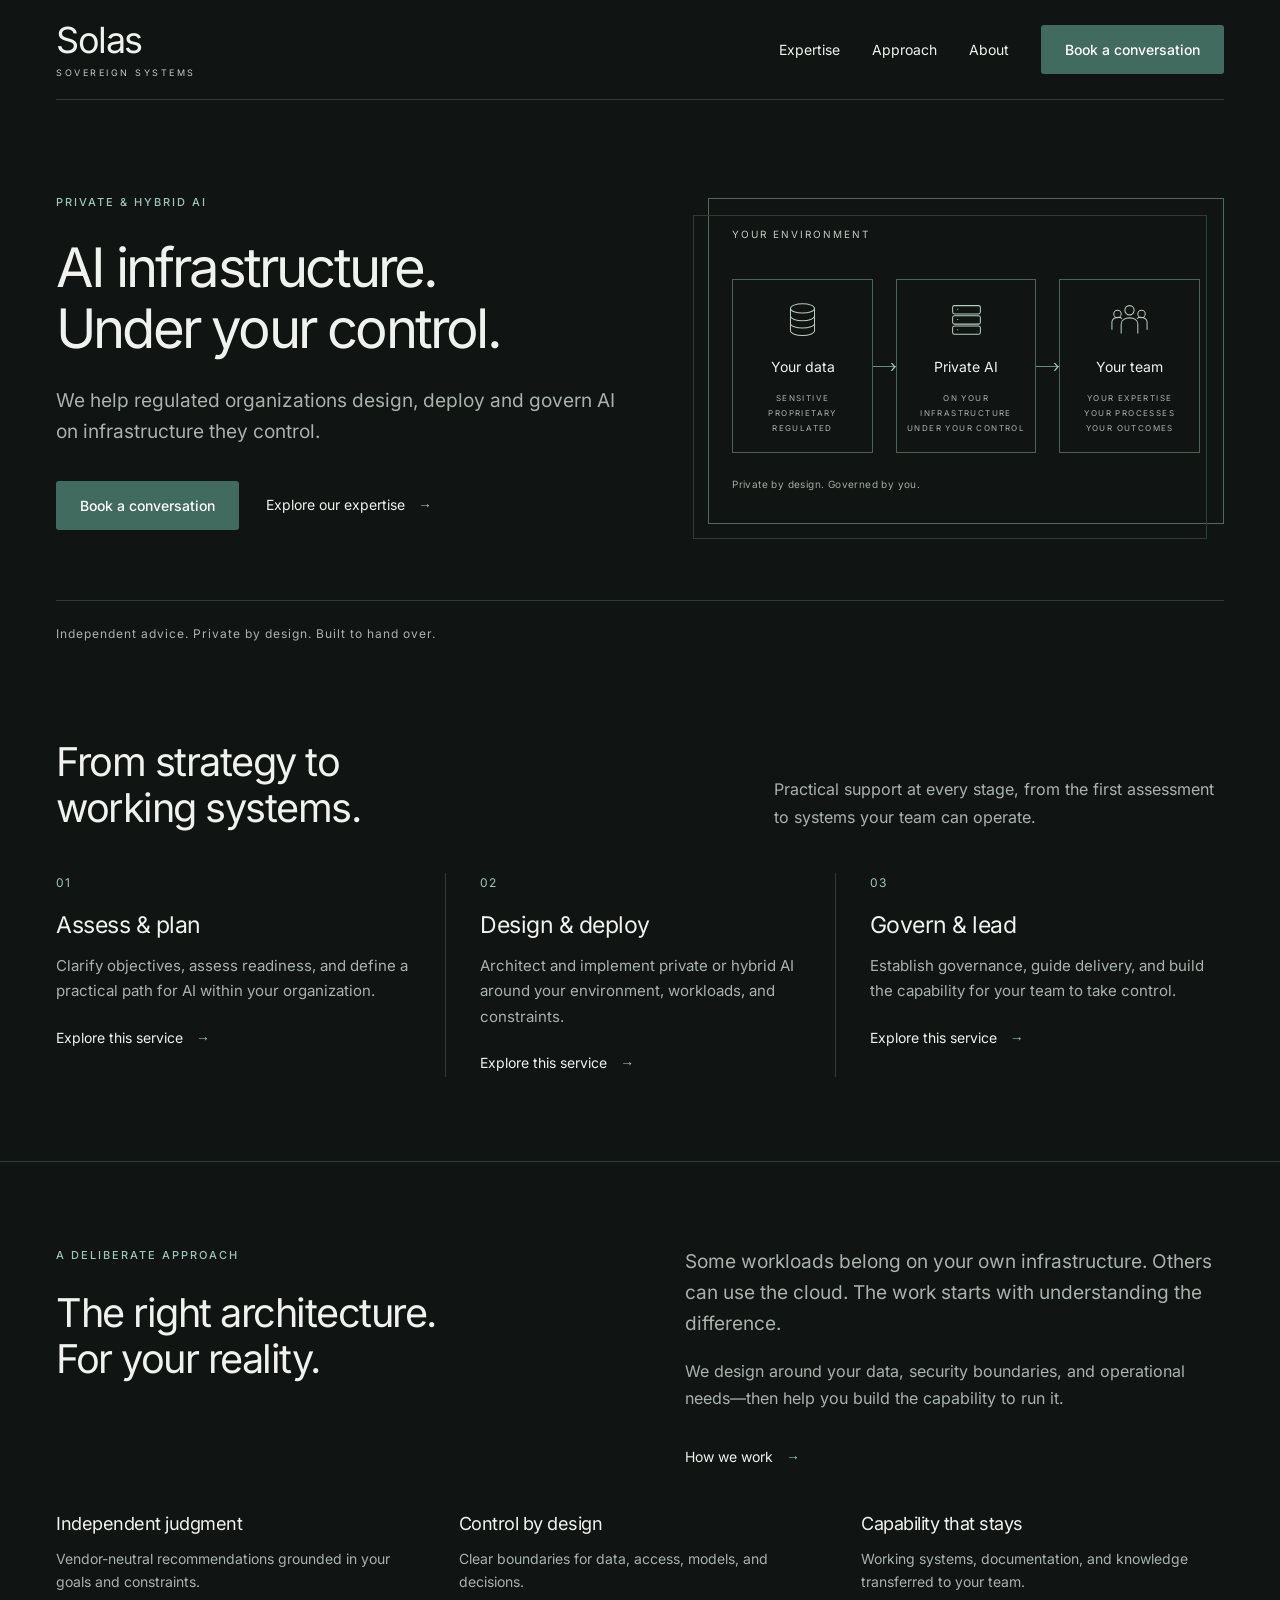
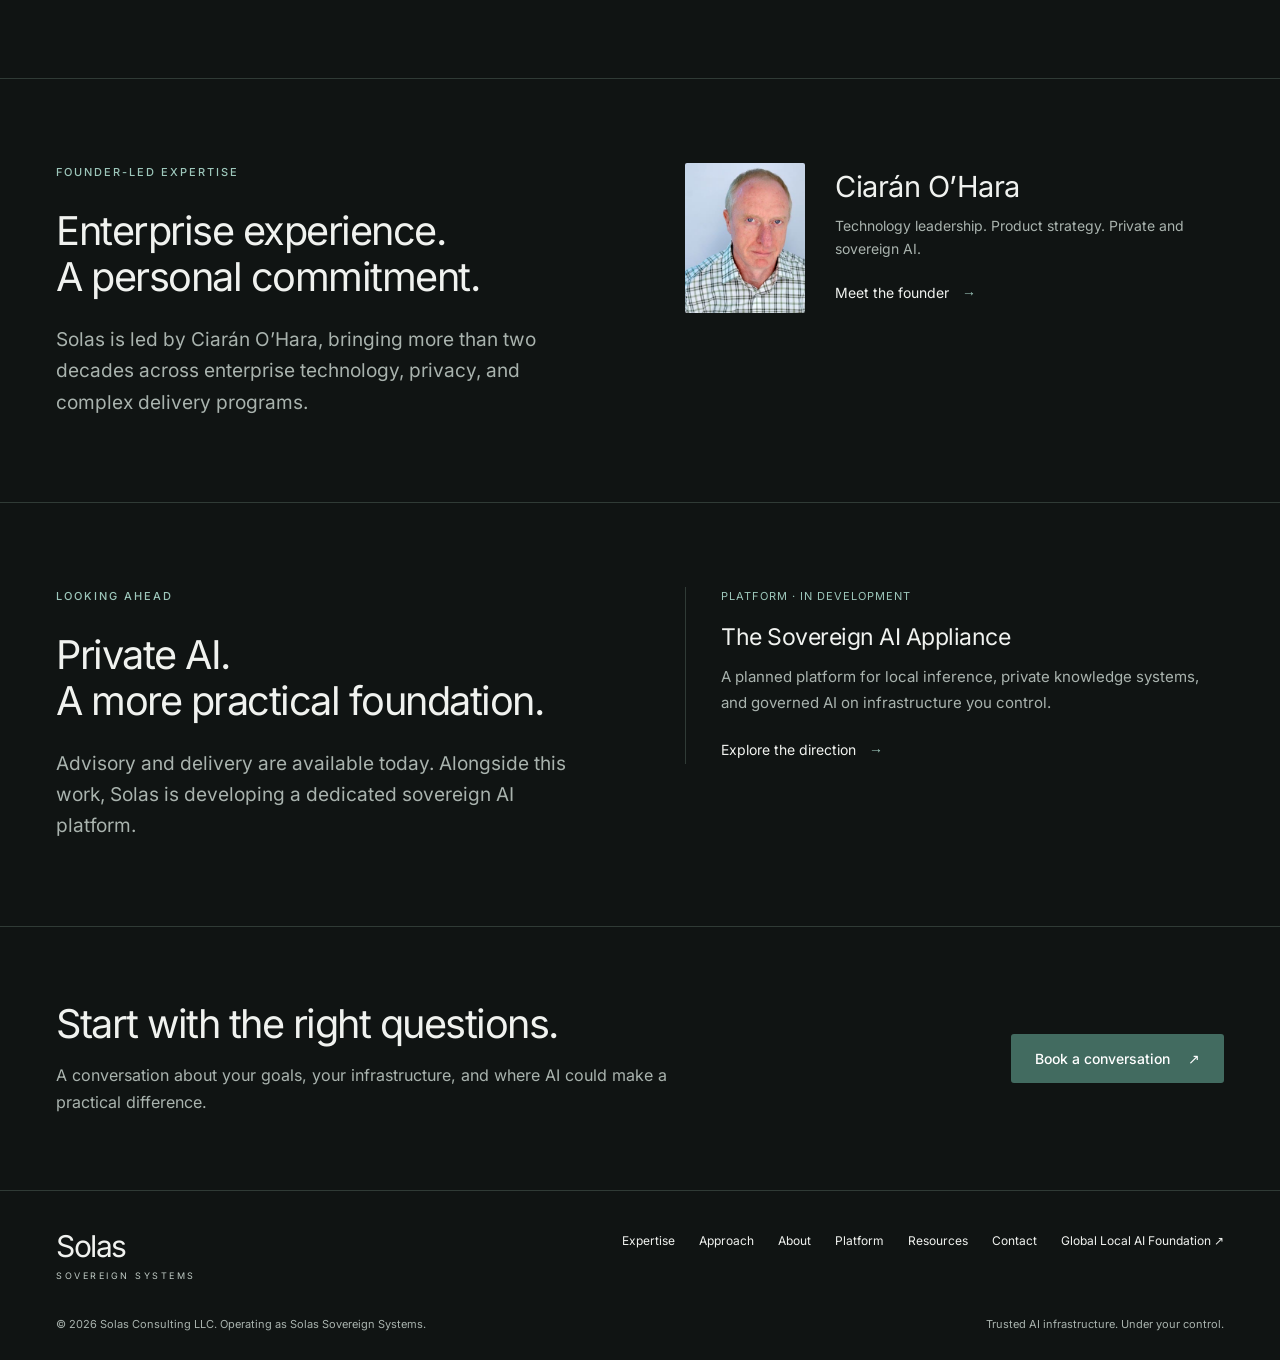
==== commit bd27a0c2: "Reduce founder portraits and remove ESG Intelligence" ====
--- a/index.html
+++ b/index.html
@@ -1,10 +1,10 @@
 <!doctype html>
-<html lang="en"><head><meta charset="utf-8"><meta name="viewport" content="width=device-width, initial-scale=1"><title>AI infrastructure. Under your control. — Solas Sovereign Systems</title><meta name="description" content="Private and hybrid AI advisory, architecture, governance and implementation for regulated organizations."><link rel="canonical" href="https://solassovereignsystems.ai/"><meta property="og:type" content="website"><meta property="og:title" content="AI infrastructure. Under your control. — Solas Sovereign Systems"><meta property="og:description" content="Private and hybrid AI advisory, architecture, governance and implementation for regulated organizations."><meta property="og:url" content="https://solassovereignsystems.ai/"><meta property="og:image" content="https://solassovereignsystems.ai/assets/social-card.png"><meta property="og:image:width" content="1200"><meta property="og:image:height" content="630"><meta name="twitter:card" content="summary_large_image"><meta name="theme-color" content="#101413"><link rel="icon" href="favicon.svg" type="image/svg+xml"><link rel="apple-touch-icon" href="apple-touch-icon.png"><link rel="preload" href="assets/fonts/inter-regular.woff2" as="font" type="font/woff2" crossorigin><link rel="stylesheet" href="assets/site.css"><script src="assets/site.js" defer></script><script type="application/ld+json">{"@context": "https://schema.org", "@type": "ProfessionalService", "name": "Solas Sovereign Systems", "url": "https://solassovereignsystems.ai/", "description": "Private and hybrid AI advisory, architecture, governance and implementation for regulated organizations.", "founder": {"@type": "Person", "name": "Ciarán O’Hara", "image": "https://solassovereignsystems.ai/assets/ciaran-ohara-portrait.jpg"}, "email": "contact@solassovereignsystems.ai"}</script></head>
+<html lang="en"><head><meta charset="utf-8"><meta name="viewport" content="width=device-width, initial-scale=1"><title>AI infrastructure. Under your control. — Solas Sovereign Systems</title><meta name="description" content="Private and hybrid AI advisory, architecture, governance and implementation for regulated organizations."><link rel="canonical" href="https://solassovereignsystems.ai/"><meta property="og:type" content="website"><meta property="og:title" content="AI infrastructure. Under your control. — Solas Sovereign Systems"><meta property="og:description" content="Private and hybrid AI advisory, architecture, governance and implementation for regulated organizations."><meta property="og:url" content="https://solassovereignsystems.ai/"><meta property="og:image" content="https://solassovereignsystems.ai/assets/social-card.png"><meta property="og:image:width" content="1200"><meta property="og:image:height" content="630"><meta name="twitter:card" content="summary_large_image"><meta name="theme-color" content="#101413"><link rel="icon" href="favicon.svg" type="image/svg+xml"><link rel="apple-touch-icon" href="apple-touch-icon.png"><link rel="preload" href="assets/fonts/inter-regular.woff2" as="font" type="font/woff2" crossorigin><link rel="stylesheet" href="assets/site.css?v=2"><script src="assets/site.js" defer></script><script type="application/ld+json">{"@context": "https://schema.org", "@type": "ProfessionalService", "name": "Solas Sovereign Systems", "url": "https://solassovereignsystems.ai/", "description": "Private and hybrid AI advisory, architecture, governance and implementation for regulated organizations.", "founder": {"@type": "Person", "name": "Ciarán O’Hara", "image": "https://solassovereignsystems.ai/assets/ciaran-ohara-portrait.jpg"}, "email": "contact@solassovereignsystems.ai"}</script></head>
 <body data-page="home"><a class="skip" href="#main">Skip to content</a><header class="header"><nav class="nav wrap" aria-label="Main navigation"><a href="index.html" aria-label="Solas Sovereign Systems home"><span class="wordmark"><strong>Solas</strong><small>SOVEREIGN SYSTEMS</small></span></a><button class="menu-toggle" type="button" aria-expanded="false" aria-controls="main-menu">Menu</button><div class="nav-links" id="main-menu"><a href="expertise.html">Expertise</a><a href="approach.html">Approach</a><a href="about.html">About</a><a class="button" href="contact.html">Book a conversation</a></div></nav></header><main id="main">
 <section class="hero" id="top"><div class="wrap"><div class="hero-grid"><div><p class="eyebrow">Private &amp; hybrid AI</p><h1>AI infrastructure.<br>Under your control.</h1><p class="lead">We help regulated organizations design, deploy and govern AI on infrastructure they control.</p><div class="actions"><a class="button" href="contact.html">Book a conversation</a><a class="text-link" href="expertise.html">Explore our expertise <span aria-hidden="true">→</span></a></div></div><div class="architecture" role="img" aria-label="Illustrative architecture: your data connects to private AI and your team, within an environment you control."><div class="architecture-label">YOUR ENVIRONMENT</div><div class="nodes"><div class="node"><svg viewBox="0 0 40 40" aria-hidden="true"><ellipse cx="20" cy="8" rx="13" ry="5"/><path d="M7 8v24c0 7 26 7 26 0V8M7 16c0 7 26 7 26 0M7 24c0 7 26 7 26 0"/></svg><strong>Your data</strong><small>Sensitive<br>Proprietary<br>Regulated</small></div><div class="connector" aria-hidden="true"></div><div class="node"><svg viewBox="0 0 40 40" aria-hidden="true"><rect x="5" y="5" width="30" height="9" rx="2"/><rect x="5" y="16" width="30" height="9" rx="2"/><rect x="5" y="27" width="30" height="9" rx="2"/><path d="M10 9h1m-1 11h1m-1 11h1"/></svg><strong>Private AI</strong><small>On your<br>infrastructure<br>Under your control</small></div><div class="connector" aria-hidden="true"></div><div class="node"><svg viewBox="0 0 40 40" aria-hidden="true"><circle cx="20" cy="10" r="5"/><circle cx="7" cy="14" r="4"/><circle cx="33" cy="14" r="4"/><path d="M11 35V25c0-9 18-9 18 0v10M1 31v-8c0-5 7-7 11-4m27 12v-8c0-5-7-7-11-4"/></svg><strong>Your team</strong><small>Your expertise<br>Your processes<br>Your outcomes</small></div></div><div class="diagram-note">Private by design. Governed by you.</div></div></div><p class="trust-line">Independent advice. Private by design. Built to hand over.</p></div></section>
 <section class="section first"><div class="wrap"><div class="section-head"><h2>From strategy to<br>working systems.</h2><p>Practical support at every stage, from the first assessment to systems your team can operate.</p></div><div class="three"><article class="offering"><span class="number">01</span><h3>Assess &amp; plan</h3><p>Clarify objectives, assess readiness, and define a practical path for AI within your organization.</p><a class="text-link" href="expertise.html#assess">Explore this service <span aria-hidden="true">→</span></a></article><article class="offering"><span class="number">02</span><h3>Design &amp; deploy</h3><p>Architect and implement private or hybrid AI around your environment, workloads, and constraints.</p><a class="text-link" href="expertise.html#deploy">Explore this service <span aria-hidden="true">→</span></a></article><article class="offering"><span class="number">03</span><h3>Govern &amp; lead</h3><p>Establish governance, guide delivery, and build the capability for your team to take control.</p><a class="text-link" href="expertise.html#govern">Explore this service <span aria-hidden="true">→</span></a></article></div></div></section>
 <section class="section"><div class="wrap"><div class="split"><div><p class="eyebrow">A deliberate approach</p><h2>The right architecture.<br>For your reality.</h2></div><div><p class="lead" style="margin-top:0">Some workloads belong on your own infrastructure. Others can use the cloud. The work starts with understanding the difference.</p><p>We design around your data, security boundaries, and operational needs—then help you build the capability to run it.</p><div class="actions"><a class="text-link" href="approach.html">How we work <span aria-hidden="true">→</span></a></div></div></div><div class="principles"><article><h3>Independent judgment</h3><p>Vendor-neutral recommendations grounded in your goals and constraints.</p></article><article><h3>Control by design</h3><p>Clear boundaries for data, access, models, and decisions.</p></article><article><h3>Capability that stays</h3><p>Working systems, documentation, and knowledge transferred to your team.</p></article></div></div></section>
-<section class="section"><div class="wrap split"><div><p class="eyebrow">Founder-led expertise</p><h2>Enterprise experience.<br>A personal commitment.</h2><p class="lead">Solas is led by Ciarán O’Hara, bringing more than two decades across enterprise technology, privacy, and complex delivery programs.</p></div><div class="portrait-teaser"><img src="assets/ciaran-ohara-portrait.jpg" alt="Ciarán O’Hara, founder of Solas Sovereign Systems" width="180" height="220" loading="lazy"><div><h3>Ciarán O’Hara</h3><p>Technology leadership. Product strategy. Private and sovereign AI.</p><a class="text-link" href="about.html">Meet the founder <span aria-hidden="true">→</span></a></div></div></div></section>
+<section class="section"><div class="wrap split"><div><p class="eyebrow">Founder-led expertise</p><h2>Enterprise experience.<br>A personal commitment.</h2><p class="lead">Solas is led by Ciarán O’Hara, bringing more than two decades across enterprise technology, privacy, and complex delivery programs.</p></div><div class="portrait-teaser"><img src="assets/ciaran-ohara-portrait.jpg" alt="Ciarán O’Hara, founder of Solas Sovereign Systems" width="120" height="150" loading="lazy"><div><h3>Ciarán O’Hara</h3><p>Technology leadership. Product strategy. Private and sovereign AI.</p><a class="text-link" href="about.html">Meet the founder <span aria-hidden="true">→</span></a></div></div></div></section>
 <section class="section"><div class="wrap split"><div><p class="eyebrow">Looking ahead</p><h2>Private AI.<br>A more practical foundation.</h2><p class="lead">Advisory and delivery are available today. Alongside this work, Solas is developing a dedicated sovereign AI platform.</p></div><div class="homepage-platform"><span class="status">PLATFORM · IN DEVELOPMENT</span><h3>The Sovereign AI Appliance</h3><p>A planned platform for local inference, private knowledge systems, and governed AI on infrastructure you control.</p><a class="text-link" href="platform.html">Explore the direction <span aria-hidden="true">→</span></a></div></div></section>
 <section class="cta"><div class="wrap cta-inner"><div><h2>Start with the right questions.</h2><p>A conversation about your goals, your infrastructure, and where AI could make a practical difference.</p></div><a class="button" href="contact.html">Book a conversation <span aria-hidden="true">↗</span></a></div></section>
 </main><footer class="footer"><div class="wrap"><div class="footer-top"><a href="index.html" aria-label="Solas Sovereign Systems home"><span class="wordmark"><strong>Solas</strong><small>SOVEREIGN SYSTEMS</small></span></a><nav class="footer-links" aria-label="Footer navigation"><a href="expertise.html">Expertise</a><a href="approach.html">Approach</a><a href="about.html">About</a><a href="platform.html">Platform</a><a href="resources.html">Resources</a><a href="contact.html">Contact</a><a href="https://globallocalai.org/">Global Local AI Foundation ↗</a></nav></div><div class="footer-bottom"><span>© 2026 Solas Consulting LLC. Operating as Solas Sovereign Systems.</span><span>Trusted AI infrastructure. Under your control.</span></div></div></footer></body></html>
--- a/assets/site.css
+++ b/assets/site.css
@@ -1,8 +1,8 @@
 @font-face{font-family:Inter;src:url('fonts/inter-regular.woff2') format('woff2');font-style:normal;font-weight:400;font-display:swap}@font-face{font-family:Inter;src:url('fonts/inter-medium.woff2') format('woff2');font-style:normal;font-weight:500 700;font-display:swap}
-:root{color-scheme:dark;--bg:#101413;--surface:#151a18;--ink:#f0f2ef;--muted:#a9b3ae;--accent:#9dc7bb;--button:#426b60;--line:#303b36;--max:1280px}*{box-sizing:border-box}html{scroll-behavior:smooth;scroll-padding-top:110px}body{margin:0;background:var(--bg);color:var(--ink);font:400 16px/1.7 Inter,Arial,sans-serif;-webkit-font-smoothing:antialiased}a{color:inherit;text-decoration:none}a:hover{color:var(--accent)}button,a,input,textarea{touch-action:manipulation}a,button{ -webkit-tap-highlight-color:transparent}a:focus-visible,button:focus-visible,summary:focus-visible{outline:2px solid var(--accent);outline-offset:6px}img{max-width:100%;display:block}button{font:inherit}::selection{background:#375a4f;color:white}.wrap{width:min(var(--max),calc(100% - 112px));margin-inline:auto}.skip{position:fixed;z-index:50;top:-100px;left:20px;background:var(--ink);color:var(--bg);padding:10px 20px}.skip:focus{top:10px}.header{position:sticky;top:0;z-index:20;background:var(--bg)}.nav{height:100px;display:flex;align-items:center;justify-content:space-between;border-bottom:1px solid var(--line);gap:24px}.wordmark{display:inline-flex;flex-direction:column;line-height:1;flex-shrink:0}.wordmark strong{font-weight:400;font-size:36px;letter-spacing:-1.5px}.wordmark small{font-size:9px;letter-spacing:2.5px;margin-top:10px;color:#c0cbc5}.nav-links{display:flex;align-items:center;gap:32px;font-size:14px}.nav-links a:not(.button){position:relative;padding-block:10px}.nav-links a[aria-current=page]:not(.button):after{content:'';position:absolute;bottom:0;left:0;right:0;height:1px;background:var(--accent)}.button{display:inline-flex;align-items:center;justify-content:center;gap:18px;background:var(--button);color:#fff;border:1px solid transparent;border-radius:3px;padding:13px 23px;font-size:14px;font-weight:500;line-height:1.5;cursor:pointer;transition:background .2s}.button:hover{background:#527f71;color:white}.button.outline{border-color:#59675f;background:transparent;color:var(--ink)}.button.outline:hover{background:var(--surface)}.menu-toggle{display:none;background:transparent;color:var(--ink);border:1px solid var(--line);border-radius:3px;padding:8px 12px;font-size:14px}.eyebrow{font-size:11px;color:var(--accent);letter-spacing:2px;text-transform:uppercase;display:block;margin:0 0 26px;font-weight:500}h1,h2,h3,h4,p{margin:0}h1,h2,h3,h4{font-weight:400;line-height:1.16}h1{font-size:clamp(44px,4.5vw,68px);letter-spacing:-2.8px}h2{font-size:clamp(30px,3.1vw,44px);letter-spacing:-1.5px}h3{font-size:23px;letter-spacing:-.5px}h4{font-size:18px}p{color:var(--muted)}p+p{margin-top:18px}.lead{font-size:19px;line-height:1.65;max-width:630px}.hero{padding:86px 0 62px}.hero-grid{display:grid;grid-template-columns:1.1fr 1fr;gap:66px;align-items:center}.hero h1{font-size:clamp(44px,4.25vw,65px);line-height:1.12}.hero .lead{margin-top:26px;max-width:570px}.actions{display:flex;align-items:center;gap:27px;flex-wrap:wrap;margin-top:33px}.text-link{font-size:14px;display:inline-flex;align-items:center;gap:13px}.text-link span{color:var(--accent)}.trust-line{border-top:1px solid var(--line);margin-top:64px;padding-top:23px;font-size:12px;letter-spacing:1px;color:var(--muted)}.architecture{position:relative;border:1px solid #52675d;padding:27px 23px 30px;margin:12px 0 12px 9px}.architecture:before{content:'';position:absolute;inset:16px 16px -16px -16px;border:1px solid #2c3d34;pointer-events:none}.architecture-label{position:relative;font-size:10px;letter-spacing:2px;color:#c0ccc5}.nodes{display:grid;grid-template-columns:1fr 23px 1fr 23px 1fr;align-items:center;position:relative;margin-top:36px}.node{min-height:174px;border:1px solid #4c6257;padding:21px 8px 16px;text-align:center;display:flex;flex-direction:column;align-items:center;justify-content:center}.node svg{width:37px;height:37px;stroke:#bacdc2;fill:none;stroke-width:1.1;margin-bottom:17px}.node strong{font-size:14px;font-weight:400;white-space:nowrap}.node small{font-size:8px;line-height:1.9;letter-spacing:1.4px;color:var(--muted);margin-top:12px;text-transform:uppercase}.connector{height:1px;background:#668f7f;position:relative}.connector:after{content:'›';position:absolute;right:-1px;top:-14px;color:#9ac4b2;font-size:17px}.diagram-note{font-size:10px;color:#9eaca3;margin-top:23px;letter-spacing:.4px}.section{padding:84px 0;border-bottom:1px solid var(--line)}.section.first{padding-top:32px}.section-head{display:flex;align-items:flex-end;justify-content:space-between;gap:35px;margin-bottom:42px}.section-head p{max-width:450px;margin-top:18px}.three{display:grid;grid-template-columns:repeat(3,1fr);gap:0}.offering{padding:0 34px;border-left:1px solid var(--line)}.offering:first-child{padding-left:0;border-left:0}.offering:last-child{padding-right:0}.number{font-size:12px;color:var(--accent);letter-spacing:1px;display:block;margin-bottom:19px}.offering p{font-size:15px;margin:14px 0 20px}.split{display:grid;grid-template-columns:1fr 1fr;gap:90px;align-items:start}.split p{max-width:560px}.split .lead{margin-top:24px}.principles{display:grid;grid-template-columns:repeat(3,1fr);gap:40px;margin-top:45px}.principles h3{font-size:18px;margin-bottom:12px}.principles p{font-size:14px}.portrait-teaser{display:grid;grid-template-columns:180px 1fr;gap:30px;align-items:center}.portrait-teaser img{width:180px;height:220px;object-fit:cover;object-position:center 25%;border-radius:2px}.portrait-teaser h3{font-size:29px;margin-bottom:10px}.portrait-teaser p{font-size:14px}.portrait-teaser .text-link{margin-top:20px}.cta{padding:74px 0}.cta-inner{display:flex;align-items:center;justify-content:space-between;gap:40px}.cta p{margin-top:15px;max-width:620px}.footer{border-top:1px solid var(--line);padding:40px 0 26px}.footer-top{display:flex;justify-content:space-between;align-items:flex-start;gap:40px}.footer .wordmark strong{font-size:30px}.footer-links{display:flex;gap:24px;flex-wrap:wrap;max-width:680px;font-size:12px}.footer-bottom{display:flex;justify-content:space-between;gap:25px;margin-top:35px;font-size:11px;color:var(--muted)}.page-hero{padding:76px 0 66px;border-bottom:1px solid var(--line)}.page-hero h1{max-width:940px}.page-hero .lead{margin-top:26px;max-width:710px}.page-hero .eyebrow{margin-bottom:23px}.jump-links{display:flex;gap:26px;flex-wrap:wrap;margin-top:30px;font-size:13px;color:var(--accent)}.service-block{display:grid;grid-template-columns:.8fr 1.2fr;gap:100px;padding:68px 0;border-bottom:1px solid var(--line)}.service-block h2{font-size:36px;margin-bottom:20px}.service-block .intro{font-size:18px}.detail-list{margin:0;padding:0;list-style:none}.detail-list li{padding:18px 0;border-bottom:1px solid var(--line)}.detail-list li:first-child{padding-top:0}.detail-list li:last-child{border-bottom:0;padding-bottom:0}.detail-list strong{display:block;font-size:17px;font-weight:500;margin-bottom:6px}.detail-list p{font-size:14px}.deliverable{margin-top:26px;padding-left:18px;border-left:2px solid #6d9a86;font-size:14px;color:var(--muted)}.deliverable strong{color:var(--ink);font-weight:500;display:block;font-size:10px;letter-spacing:1.5px;margin-bottom:6px;text-transform:uppercase}.industry-list{display:grid;grid-template-columns:repeat(2,1fr);column-gap:70px;margin-top:38px}.industry-list article{border-top:1px solid var(--line);padding:24px 0}.industry-list h3{font-size:18px;margin-bottom:10px}.industry-list p{font-size:14px}.steps{counter-reset:steps}.step{display:grid;grid-template-columns:60px 1fr 1fr;gap:40px;padding:35px 0;border-top:1px solid var(--line)}.step .number{margin-top:5px}.step h3{font-size:24px}.step p{font-size:15px}.step .outcome{font-size:13px}.outcome strong{display:block;color:var(--ink);font-weight:400;margin-bottom:8px}.prose{max-width:750px}.prose h2{margin-bottom:26px}.prose h3{margin:38px 0 16px}.prose ul{color:var(--muted);padding-left:20px}.prose li{margin-bottom:8px}.bio-layout{display:grid;grid-template-columns:310px 1fr;gap:85px;align-items:start}.founder-photo{width:100%;aspect-ratio:4/5;object-fit:cover;object-position:center 25%;border-radius:2px}.photo-caption{font-size:11px;margin-top:14px}.credentials{margin-top:28px;border-top:1px solid var(--line);padding-top:22px;font-size:13px}.credentials p+p{margin-top:10px}.bio-layout .prose h2{font-size:37px}.bio-layout .prose p{font-size:16px}.note{padding:27px 30px;background:var(--surface);border-left:2px solid #6d9a86;margin-top:30px}.note p{font-size:14px}.note h3{margin-bottom:12px;font-size:19px}.status{font-size:11px;color:var(--accent);letter-spacing:1px;margin-bottom:18px;display:block}.platform-layout{display:grid;grid-template-columns:1fr 1fr;gap:80px}.feature-list{padding:0;margin:0;list-style:none}.feature-list li{border-top:1px solid var(--line);padding:17px 0;font-size:15px;color:var(--muted)}.feature-list li:last-child{border-bottom:1px solid var(--line)}.research-item{padding:26px 0;border-top:1px solid var(--line)}.research-item h3{font-size:21px;margin-bottom:10px}.research-item p{font-size:14px}.resource{display:grid;grid-template-columns:160px 1fr 130px;gap:30px;padding:26px 0;border-top:1px solid var(--line);align-items:start}.resource .type{font-size:10px;letter-spacing:1px;text-transform:uppercase;color:var(--accent);padding-top:6px}.resource h3{font-size:20px;margin-bottom:9px}.resource p{font-size:14px;max-width:650px}.resource>a{font-size:12px;text-align:right;padding-top:6px}.contact-grid{display:grid;grid-template-columns:1.1fr .9fr;gap:100px}.email{font-size:clamp(16px,2.2vw,28px);letter-spacing:-.5px;border-bottom:1px solid #647d6e;padding-bottom:7px;display:inline-block;overflow-wrap:anywhere;max-width:100%}.contact-grid h2{font-size:32px;margin-bottom:25px}.contact-grid p{font-size:15px}.contact-grid ol{padding-left:20px;margin:0;color:var(--muted);font-size:15px}.contact-grid li{padding:0 0 19px 8px}.copy{background:transparent;color:var(--muted);border:1px solid #55645b;border-radius:3px;padding:8px 14px;font-size:12px;cursor:pointer}.copy:hover{border-color:var(--accent);color:var(--ink)}.copy-status{min-height:24px;margin-top:10px;font-size:12px!important;color:var(--accent)}.faq{max-width:850px}.faq details{border-bottom:1px solid var(--line)}.faq summary{cursor:pointer;padding:22px 35px 22px 0;list-style:none;position:relative;font-size:17px;line-height:1.5}.faq summary::-webkit-details-marker{display:none}.faq summary:after{content:'+';position:absolute;right:4px;color:var(--accent)}.faq details[open] summary:after{content:'−'}.faq details p{font-size:15px;padding:0 30px 25px 0}.subtle{font-size:13px}.anchor-alias{display:block;scroll-margin-top:120px}.homepage-platform{border-left:1px solid var(--line);padding-left:35px}.homepage-platform h3{margin:14px 0}.homepage-platform p{font-size:15px}.homepage-platform .text-link{margin-top:23px}
+:root{color-scheme:dark;--bg:#101413;--surface:#151a18;--ink:#f0f2ef;--muted:#a9b3ae;--accent:#9dc7bb;--button:#426b60;--line:#303b36;--max:1280px}*{box-sizing:border-box}html{scroll-behavior:smooth;scroll-padding-top:110px}body{margin:0;background:var(--bg);color:var(--ink);font:400 16px/1.7 Inter,Arial,sans-serif;-webkit-font-smoothing:antialiased}a{color:inherit;text-decoration:none}a:hover{color:var(--accent)}button,a,input,textarea{touch-action:manipulation}a,button{ -webkit-tap-highlight-color:transparent}a:focus-visible,button:focus-visible,summary:focus-visible{outline:2px solid var(--accent);outline-offset:6px}img{max-width:100%;display:block}button{font:inherit}::selection{background:#375a4f;color:white}.wrap{width:min(var(--max),calc(100% - 112px));margin-inline:auto}.skip{position:fixed;z-index:50;top:-100px;left:20px;background:var(--ink);color:var(--bg);padding:10px 20px}.skip:focus{top:10px}.header{position:sticky;top:0;z-index:20;background:var(--bg)}.nav{height:100px;display:flex;align-items:center;justify-content:space-between;border-bottom:1px solid var(--line);gap:24px}.wordmark{display:inline-flex;flex-direction:column;line-height:1;flex-shrink:0}.wordmark strong{font-weight:400;font-size:36px;letter-spacing:-1.5px}.wordmark small{font-size:9px;letter-spacing:2.5px;margin-top:10px;color:#c0cbc5}.nav-links{display:flex;align-items:center;gap:32px;font-size:14px}.nav-links a:not(.button){position:relative;padding-block:10px}.nav-links a[aria-current=page]:not(.button):after{content:'';position:absolute;bottom:0;left:0;right:0;height:1px;background:var(--accent)}.button{display:inline-flex;align-items:center;justify-content:center;gap:18px;background:var(--button);color:#fff;border:1px solid transparent;border-radius:3px;padding:13px 23px;font-size:14px;font-weight:500;line-height:1.5;cursor:pointer;transition:background .2s}.button:hover{background:#527f71;color:white}.button.outline{border-color:#59675f;background:transparent;color:var(--ink)}.button.outline:hover{background:var(--surface)}.menu-toggle{display:none;background:transparent;color:var(--ink);border:1px solid var(--line);border-radius:3px;padding:8px 12px;font-size:14px}.eyebrow{font-size:11px;color:var(--accent);letter-spacing:2px;text-transform:uppercase;display:block;margin:0 0 26px;font-weight:500}h1,h2,h3,h4,p{margin:0}h1,h2,h3,h4{font-weight:400;line-height:1.16}h1{font-size:clamp(44px,4.5vw,68px);letter-spacing:-2.8px}h2{font-size:clamp(30px,3.1vw,44px);letter-spacing:-1.5px}h3{font-size:23px;letter-spacing:-.5px}h4{font-size:18px}p{color:var(--muted)}p+p{margin-top:18px}.lead{font-size:19px;line-height:1.65;max-width:630px}.hero{padding:86px 0 62px}.hero-grid{display:grid;grid-template-columns:1.1fr 1fr;gap:66px;align-items:center}.hero h1{font-size:clamp(44px,4.25vw,65px);line-height:1.12}.hero .lead{margin-top:26px;max-width:570px}.actions{display:flex;align-items:center;gap:27px;flex-wrap:wrap;margin-top:33px}.text-link{font-size:14px;display:inline-flex;align-items:center;gap:13px}.text-link span{color:var(--accent)}.trust-line{border-top:1px solid var(--line);margin-top:64px;padding-top:23px;font-size:12px;letter-spacing:1px;color:var(--muted)}.architecture{position:relative;border:1px solid #52675d;padding:27px 23px 30px;margin:12px 0 12px 9px}.architecture:before{content:'';position:absolute;inset:16px 16px -16px -16px;border:1px solid #2c3d34;pointer-events:none}.architecture-label{position:relative;font-size:10px;letter-spacing:2px;color:#c0ccc5}.nodes{display:grid;grid-template-columns:1fr 23px 1fr 23px 1fr;align-items:center;position:relative;margin-top:36px}.node{min-height:174px;border:1px solid #4c6257;padding:21px 8px 16px;text-align:center;display:flex;flex-direction:column;align-items:center;justify-content:center}.node svg{width:37px;height:37px;stroke:#bacdc2;fill:none;stroke-width:1.1;margin-bottom:17px}.node strong{font-size:14px;font-weight:400;white-space:nowrap}.node small{font-size:8px;line-height:1.9;letter-spacing:1.4px;color:var(--muted);margin-top:12px;text-transform:uppercase}.connector{height:1px;background:#668f7f;position:relative}.connector:after{content:'›';position:absolute;right:-1px;top:-14px;color:#9ac4b2;font-size:17px}.diagram-note{font-size:10px;color:#9eaca3;margin-top:23px;letter-spacing:.4px}.section{padding:84px 0;border-bottom:1px solid var(--line)}.section.first{padding-top:32px}.section-head{display:flex;align-items:flex-end;justify-content:space-between;gap:35px;margin-bottom:42px}.section-head p{max-width:450px;margin-top:18px}.three{display:grid;grid-template-columns:repeat(3,1fr);gap:0}.offering{padding:0 34px;border-left:1px solid var(--line)}.offering:first-child{padding-left:0;border-left:0}.offering:last-child{padding-right:0}.number{font-size:12px;color:var(--accent);letter-spacing:1px;display:block;margin-bottom:19px}.offering p{font-size:15px;margin:14px 0 20px}.split{display:grid;grid-template-columns:1fr 1fr;gap:90px;align-items:start}.split p{max-width:560px}.split .lead{margin-top:24px}.principles{display:grid;grid-template-columns:repeat(3,1fr);gap:40px;margin-top:45px}.principles h3{font-size:18px;margin-bottom:12px}.principles p{font-size:14px}.portrait-teaser{display:grid;grid-template-columns:120px 1fr;gap:30px;align-items:center}.portrait-teaser img{width:120px;height:150px;object-fit:cover;object-position:center 25%;border-radius:2px}.portrait-teaser h3{font-size:29px;margin-bottom:10px}.portrait-teaser p{font-size:14px}.portrait-teaser .text-link{margin-top:20px}.cta{padding:74px 0}.cta-inner{display:flex;align-items:center;justify-content:space-between;gap:40px}.cta p{margin-top:15px;max-width:620px}.footer{border-top:1px solid var(--line);padding:40px 0 26px}.footer-top{display:flex;justify-content:space-between;align-items:flex-start;gap:40px}.footer .wordmark strong{font-size:30px}.footer-links{display:flex;gap:24px;flex-wrap:wrap;max-width:680px;font-size:12px}.footer-bottom{display:flex;justify-content:space-between;gap:25px;margin-top:35px;font-size:11px;color:var(--muted)}.page-hero{padding:76px 0 66px;border-bottom:1px solid var(--line)}.page-hero h1{max-width:940px}.page-hero .lead{margin-top:26px;max-width:710px}.page-hero .eyebrow{margin-bottom:23px}.jump-links{display:flex;gap:26px;flex-wrap:wrap;margin-top:30px;font-size:13px;color:var(--accent)}.service-block{display:grid;grid-template-columns:.8fr 1.2fr;gap:100px;padding:68px 0;border-bottom:1px solid var(--line)}.service-block h2{font-size:36px;margin-bottom:20px}.service-block .intro{font-size:18px}.detail-list{margin:0;padding:0;list-style:none}.detail-list li{padding:18px 0;border-bottom:1px solid var(--line)}.detail-list li:first-child{padding-top:0}.detail-list li:last-child{border-bottom:0;padding-bottom:0}.detail-list strong{display:block;font-size:17px;font-weight:500;margin-bottom:6px}.detail-list p{font-size:14px}.deliverable{margin-top:26px;padding-left:18px;border-left:2px solid #6d9a86;font-size:14px;color:var(--muted)}.deliverable strong{color:var(--ink);font-weight:500;display:block;font-size:10px;letter-spacing:1.5px;margin-bottom:6px;text-transform:uppercase}.industry-list{display:grid;grid-template-columns:repeat(2,1fr);column-gap:70px;margin-top:38px}.industry-list article{border-top:1px solid var(--line);padding:24px 0}.industry-list h3{font-size:18px;margin-bottom:10px}.industry-list p{font-size:14px}.steps{counter-reset:steps}.step{display:grid;grid-template-columns:60px 1fr 1fr;gap:40px;padding:35px 0;border-top:1px solid var(--line)}.step .number{margin-top:5px}.step h3{font-size:24px}.step p{font-size:15px}.step .outcome{font-size:13px}.outcome strong{display:block;color:var(--ink);font-weight:400;margin-bottom:8px}.prose{max-width:750px}.prose h2{margin-bottom:26px}.prose h3{margin:38px 0 16px}.prose ul{color:var(--muted);padding-left:20px}.prose li{margin-bottom:8px}.bio-layout{display:grid;grid-template-columns:220px 1fr;gap:85px;align-items:start}.founder-photo{width:100%;max-width:180px;height:auto;aspect-ratio:4/5;object-fit:cover;object-position:center 25%;border-radius:2px}.photo-caption{font-size:11px;margin-top:14px}.credentials{margin-top:28px;border-top:1px solid var(--line);padding-top:22px;font-size:13px}.credentials p+p{margin-top:10px}.bio-layout .prose h2{font-size:37px}.bio-layout .prose p{font-size:16px}.note{padding:27px 30px;background:var(--surface);border-left:2px solid #6d9a86;margin-top:30px}.note p{font-size:14px}.note h3{margin-bottom:12px;font-size:19px}.status{font-size:11px;color:var(--accent);letter-spacing:1px;margin-bottom:18px;display:block}.platform-layout{display:grid;grid-template-columns:1fr 1fr;gap:80px}.feature-list{padding:0;margin:0;list-style:none}.feature-list li{border-top:1px solid var(--line);padding:17px 0;font-size:15px;color:var(--muted)}.feature-list li:last-child{border-bottom:1px solid var(--line)}.research-item{padding:26px 0;border-top:1px solid var(--line)}.research-item h3{font-size:21px;margin-bottom:10px}.research-item p{font-size:14px}.resource{display:grid;grid-template-columns:160px 1fr 130px;gap:30px;padding:26px 0;border-top:1px solid var(--line);align-items:start}.resource .type{font-size:10px;letter-spacing:1px;text-transform:uppercase;color:var(--accent);padding-top:6px}.resource h3{font-size:20px;margin-bottom:9px}.resource p{font-size:14px;max-width:650px}.resource>a{font-size:12px;text-align:right;padding-top:6px}.contact-grid{display:grid;grid-template-columns:1.1fr .9fr;gap:100px}.email{font-size:clamp(16px,2.2vw,28px);letter-spacing:-.5px;border-bottom:1px solid #647d6e;padding-bottom:7px;display:inline-block;overflow-wrap:anywhere;max-width:100%}.contact-grid h2{font-size:32px;margin-bottom:25px}.contact-grid p{font-size:15px}.contact-grid ol{padding-left:20px;margin:0;color:var(--muted);font-size:15px}.contact-grid li{padding:0 0 19px 8px}.copy{background:transparent;color:var(--muted);border:1px solid #55645b;border-radius:3px;padding:8px 14px;font-size:12px;cursor:pointer}.copy:hover{border-color:var(--accent);color:var(--ink)}.copy-status{min-height:24px;margin-top:10px;font-size:12px!important;color:var(--accent)}.faq{max-width:850px}.faq details{border-bottom:1px solid var(--line)}.faq summary{cursor:pointer;padding:22px 35px 22px 0;list-style:none;position:relative;font-size:17px;line-height:1.5}.faq summary::-webkit-details-marker{display:none}.faq summary:after{content:'+';position:absolute;right:4px;color:var(--accent)}.faq details[open] summary:after{content:'−'}.faq details p{font-size:15px;padding:0 30px 25px 0}.subtle{font-size:13px}.anchor-alias{display:block;scroll-margin-top:120px}.homepage-platform{border-left:1px solid var(--line);padding-left:35px}.homepage-platform h3{margin:14px 0}.homepage-platform p{font-size:15px}.homepage-platform .text-link{margin-top:23px}
 @media(min-width:1600px){.hero{padding-top:100px;padding-bottom:72px}.hero-grid{gap:90px}}
-@media(max-width:1100px){.wrap{width:calc(100% - 64px)}.hero-grid{gap:35px;grid-template-columns:1.05fr 1fr}.hero h1{font-size:48px;letter-spacing:-2px}.hero .lead{font-size:17px}.architecture{padding:23px 15px}.nodes{grid-template-columns:1fr 15px 1fr 15px 1fr}.node{padding:16px 4px;min-height:165px}.node strong{font-size:12px}.node small{font-size:7px}.nav-links{gap:22px}.split,.service-block,.contact-grid{gap:50px}.bio-layout{gap:55px;grid-template-columns:260px 1fr}.portrait-teaser{grid-template-columns:130px 1fr;gap:24px}.portrait-teaser img{width:130px;height:180px}}
-@media(max-width:800px){.wrap{width:calc(100% - 44px)}.nav{height:84px}.wordmark strong{font-size:31px}.wordmark small{font-size:8px;letter-spacing:2px}.menu-toggle{display:block}.nav-links{display:none;position:absolute;top:84px;left:0;right:0;background:var(--bg);border-bottom:1px solid var(--line);padding:22px;align-items:stretch;gap:7px}.nav-links.is-open{display:flex;flex-direction:column}.nav-links .button{margin-top:12px}.nav-links a[aria-current=page]:not(.button):after{right:auto;width:30px}.hero{padding-top:55px;padding-bottom:40px}.hero-grid{grid-template-columns:1fr;gap:45px}.hero h1{font-size:clamp(39px,7vw,58px);letter-spacing:-1.8px}.hero .lead{font-size:18px;max-width:580px}.architecture{max-width:600px;width:calc(100% - 9px);padding:25px 22px;margin-bottom:16px}.nodes{grid-template-columns:1fr 26px 1fr 26px 1fr;margin-top:27px}.node{min-height:159px}.node strong{font-size:14px}.node small{font-size:8px}.trust-line{margin-top:43px;line-height:1.8;font-size:11px;letter-spacing:.5px}.section{padding:56px 0}.section.first{padding-top:18px}.section-head{display:block;margin-bottom:32px}.section-head>.text-link{margin-top:20px}.three{grid-template-columns:1fr}.offering{padding:25px 0!important;border-left:0;border-top:1px solid var(--line)}.offering:first-child{padding-top:0!important;border-top:0}.offering:last-child{padding-bottom:0!important}.offering p{max-width:550px}.offering .number{margin-bottom:11px}.offering p{margin-top:10px;margin-bottom:14px}.split{grid-template-columns:1fr;gap:35px}.principles{gap:25px}.principles h3{font-size:16px}.principles p{font-size:13px}.portrait-teaser{grid-template-columns:150px 1fr;max-width:560px}.portrait-teaser img{width:150px;height:185px}.cta{padding:52px 0}.cta-inner{align-items:flex-start;flex-direction:column;gap:27px}.footer-top{flex-direction:column;gap:30px}.footer-links{gap:15px 24px}.footer-bottom{flex-direction:column;gap:10px;margin-top:26px}.page-hero{padding:54px 0 45px}.page-hero h1{font-size:44px;letter-spacing:-1.8px}.page-hero .lead{font-size:17px}.service-block{grid-template-columns:1fr;gap:32px;padding:45px 0}.service-block h2{font-size:30px}.service-block .intro{font-size:16px}.step{grid-template-columns:35px 1fr;gap:15px}.step .outcome{grid-column:2}.industry-list{column-gap:30px}.bio-layout{grid-template-columns:1fr;gap:40px}.bio-aside{display:grid;grid-template-columns:200px 1fr;gap:25px;align-items:center}.photo-caption{grid-column:1}.credentials{border:0;padding:0;margin:0}.platform-layout,.contact-grid{grid-template-columns:1fr;gap:40px}.resource{grid-template-columns:95px 1fr;gap:20px}.resource>a{grid-column:2;text-align:left;padding:0}.homepage-platform{padding-left:0;border-left:0;border-top:1px solid var(--line);padding-top:30px}}
-@media(max-width:460px){.hero h1{font-size:38px;letter-spacing:-1.8px}.actions{gap:20px}.actions .button{padding:12px 16px}.text-link{font-size:13px}.architecture{padding:20px 13px}.node{min-height:148px}.node strong{font-size:11px}.node small{font-size:6.5px;letter-spacing:1px}.nodes{grid-template-columns:1fr 16px 1fr 16px 1fr}.diagram-note{font-size:9px}.principles{grid-template-columns:1fr;gap:25px}.portrait-teaser{grid-template-columns:100px 1fr;gap:20px}.portrait-teaser img{width:100px;height:145px}.portrait-teaser h3{font-size:23px}.portrait-teaser p{font-size:12px}.bio-aside{grid-template-columns:145px 1fr;gap:20px}.credentials{font-size:11px}.industry-list{grid-template-columns:1fr}.resource{grid-template-columns:1fr;gap:10px}.resource>a{grid-column:1}.page-hero h1{font-size:38px}.jump-links{gap:15px 22px}.eyebrow{font-size:10px}.email{font-size:18px}}
+@media(max-width:1100px){.wrap{width:calc(100% - 64px)}.hero-grid{gap:35px;grid-template-columns:1.05fr 1fr}.hero h1{font-size:48px;letter-spacing:-2px}.hero .lead{font-size:17px}.architecture{padding:23px 15px}.nodes{grid-template-columns:1fr 15px 1fr 15px 1fr}.node{padding:16px 4px;min-height:165px}.node strong{font-size:12px}.node small{font-size:7px}.nav-links{gap:22px}.split,.service-block,.contact-grid{gap:50px}.bio-layout{gap:55px;grid-template-columns:200px 1fr}.portrait-teaser{grid-template-columns:110px 1fr;gap:24px}.portrait-teaser img{width:110px;height:138px}}
+@media(max-width:800px){.wrap{width:calc(100% - 44px)}.nav{height:84px}.wordmark strong{font-size:31px}.wordmark small{font-size:8px;letter-spacing:2px}.menu-toggle{display:block}.nav-links{display:none;position:absolute;top:84px;left:0;right:0;background:var(--bg);border-bottom:1px solid var(--line);padding:22px;align-items:stretch;gap:7px}.nav-links.is-open{display:flex;flex-direction:column}.nav-links .button{margin-top:12px}.nav-links a[aria-current=page]:not(.button):after{right:auto;width:30px}.hero{padding-top:55px;padding-bottom:40px}.hero-grid{grid-template-columns:1fr;gap:45px}.hero h1{font-size:clamp(39px,7vw,58px);letter-spacing:-1.8px}.hero .lead{font-size:18px;max-width:580px}.architecture{max-width:600px;width:calc(100% - 9px);padding:25px 22px;margin-bottom:16px}.nodes{grid-template-columns:1fr 26px 1fr 26px 1fr;margin-top:27px}.node{min-height:159px}.node strong{font-size:14px}.node small{font-size:8px}.trust-line{margin-top:43px;line-height:1.8;font-size:11px;letter-spacing:.5px}.section{padding:56px 0}.section.first{padding-top:18px}.section-head{display:block;margin-bottom:32px}.section-head>.text-link{margin-top:20px}.three{grid-template-columns:1fr}.offering{padding:25px 0!important;border-left:0;border-top:1px solid var(--line)}.offering:first-child{padding-top:0!important;border-top:0}.offering:last-child{padding-bottom:0!important}.offering p{max-width:550px}.offering .number{margin-bottom:11px}.offering p{margin-top:10px;margin-bottom:14px}.split{grid-template-columns:1fr;gap:35px}.principles{gap:25px}.principles h3{font-size:16px}.principles p{font-size:13px}.portrait-teaser{grid-template-columns:110px 1fr;max-width:560px}.portrait-teaser img{width:110px;height:138px}.cta{padding:52px 0}.cta-inner{align-items:flex-start;flex-direction:column;gap:27px}.footer-top{flex-direction:column;gap:30px}.footer-links{gap:15px 24px}.footer-bottom{flex-direction:column;gap:10px;margin-top:26px}.page-hero{padding:54px 0 45px}.page-hero h1{font-size:44px;letter-spacing:-1.8px}.page-hero .lead{font-size:17px}.service-block{grid-template-columns:1fr;gap:32px;padding:45px 0}.service-block h2{font-size:30px}.service-block .intro{font-size:16px}.step{grid-template-columns:35px 1fr;gap:15px}.step .outcome{grid-column:2}.industry-list{column-gap:30px}.bio-layout{grid-template-columns:1fr;gap:40px}.bio-aside{display:grid;grid-template-columns:140px 1fr;gap:25px;align-items:center}.photo-caption{grid-column:1}.credentials{border:0;padding:0;margin:0}.platform-layout,.contact-grid{grid-template-columns:1fr;gap:40px}.resource{grid-template-columns:95px 1fr;gap:20px}.resource>a{grid-column:2;text-align:left;padding:0}.homepage-platform{padding-left:0;border-left:0;border-top:1px solid var(--line);padding-top:30px}}
+@media(max-width:460px){.hero h1{font-size:38px;letter-spacing:-1.8px}.actions{gap:20px}.actions .button{padding:12px 16px}.text-link{font-size:13px}.architecture{padding:20px 13px}.node{min-height:148px}.node strong{font-size:11px}.node small{font-size:6.5px;letter-spacing:1px}.nodes{grid-template-columns:1fr 16px 1fr 16px 1fr}.diagram-note{font-size:9px}.principles{grid-template-columns:1fr;gap:25px}.portrait-teaser{grid-template-columns:80px 1fr;gap:20px}.portrait-teaser img{width:80px;height:100px}.portrait-teaser h3{font-size:23px}.portrait-teaser p{font-size:12px}.bio-aside{grid-template-columns:110px 1fr;gap:20px}.credentials{font-size:11px}.industry-list{grid-template-columns:1fr}.resource{grid-template-columns:1fr;gap:10px}.resource>a{grid-column:1}.page-hero h1{font-size:38px}.jump-links{gap:15px 22px}.eyebrow{font-size:10px}.email{font-size:18px}}
 @media(prefers-reduced-motion:reduce){html{scroll-behavior:auto}*,*:before,*:after{transition:none!important}}
 .sr-only{position:absolute;width:1px;height:1px;padding:0;margin:-1px;overflow:hidden;clip:rect(0,0,0,0);white-space:nowrap;border:0}
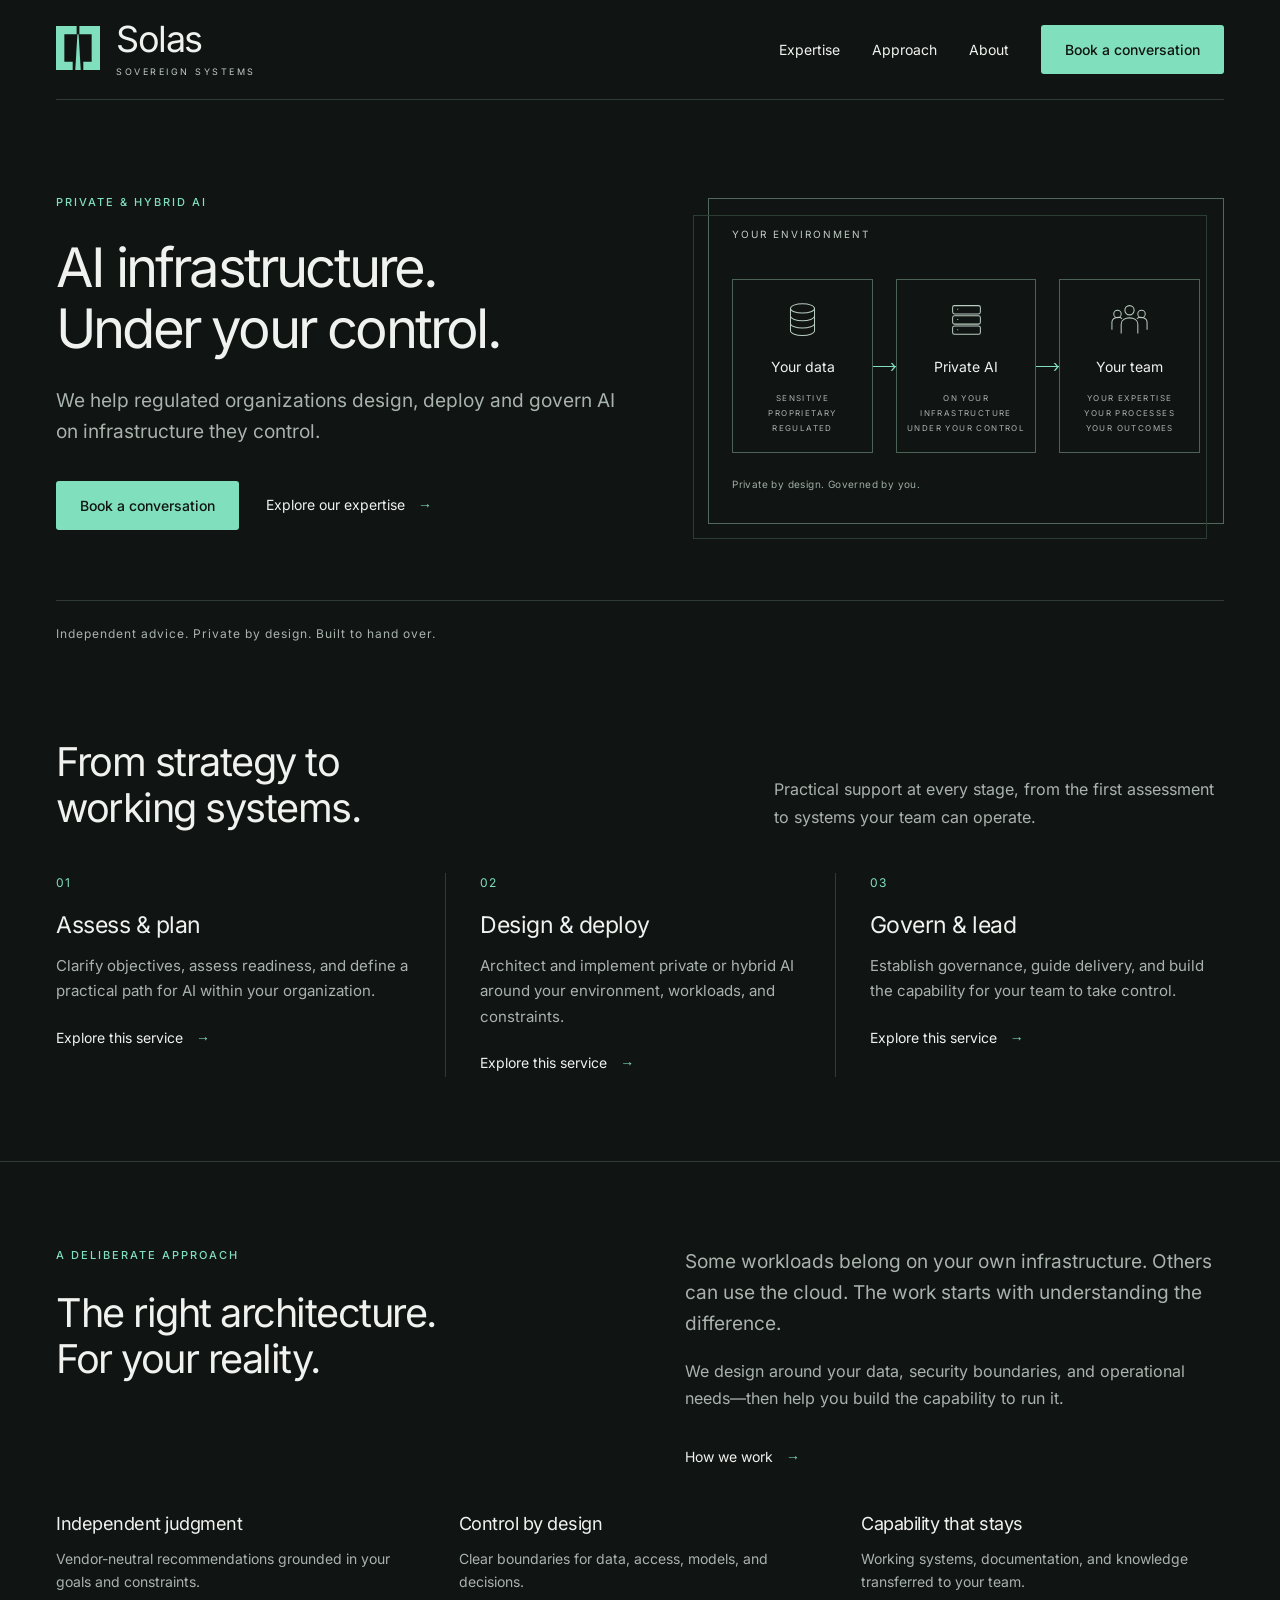
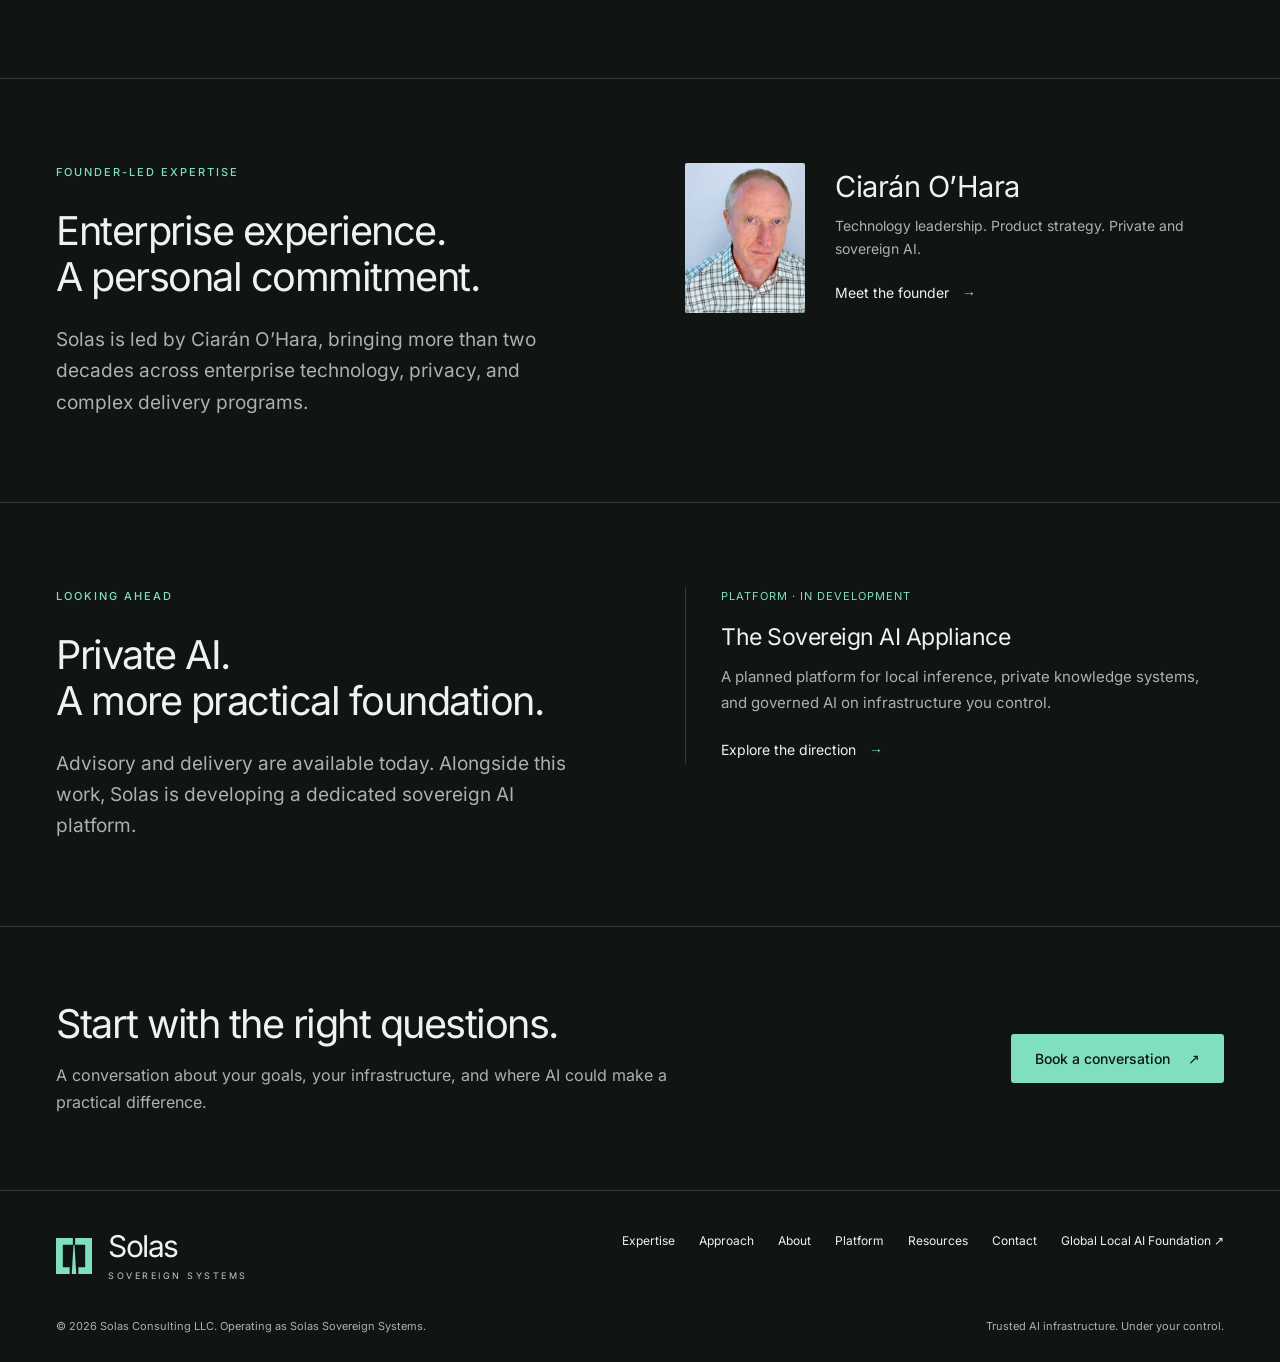
==== commit 6915cf65: "Coordinate Solas logo and mint identity across the website" ====
--- a/index.html
+++ b/index.html
@@ -1,10 +1,10 @@
 <!doctype html>
-<html lang="en"><head><meta charset="utf-8"><meta name="viewport" content="width=device-width, initial-scale=1"><title>AI infrastructure. Under your control. — Solas Sovereign Systems</title><meta name="description" content="Private and hybrid AI advisory, architecture, governance and implementation for regulated organizations."><link rel="canonical" href="https://solassovereignsystems.ai/"><meta property="og:type" content="website"><meta property="og:title" content="AI infrastructure. Under your control. — Solas Sovereign Systems"><meta property="og:description" content="Private and hybrid AI advisory, architecture, governance and implementation for regulated organizations."><meta property="og:url" content="https://solassovereignsystems.ai/"><meta property="og:image" content="https://solassovereignsystems.ai/assets/social-card.png"><meta property="og:image:width" content="1200"><meta property="og:image:height" content="630"><meta name="twitter:card" content="summary_large_image"><meta name="theme-color" content="#101413"><link rel="icon" href="favicon.svg" type="image/svg+xml"><link rel="apple-touch-icon" href="apple-touch-icon.png"><link rel="preload" href="assets/fonts/inter-regular.woff2" as="font" type="font/woff2" crossorigin><link rel="stylesheet" href="assets/site.css?v=2"><script src="assets/site.js" defer></script><script type="application/ld+json">{"@context": "https://schema.org", "@type": "ProfessionalService", "name": "Solas Sovereign Systems", "url": "https://solassovereignsystems.ai/", "description": "Private and hybrid AI advisory, architecture, governance and implementation for regulated organizations.", "founder": {"@type": "Person", "name": "Ciarán O’Hara", "image": "https://solassovereignsystems.ai/assets/ciaran-ohara-portrait.jpg"}, "email": "contact@solassovereignsystems.ai"}</script></head>
-<body data-page="home"><a class="skip" href="#main">Skip to content</a><header class="header"><nav class="nav wrap" aria-label="Main navigation"><a href="index.html" aria-label="Solas Sovereign Systems home"><span class="wordmark"><strong>Solas</strong><small>SOVEREIGN SYSTEMS</small></span></a><button class="menu-toggle" type="button" aria-expanded="false" aria-controls="main-menu">Menu</button><div class="nav-links" id="main-menu"><a href="expertise.html">Expertise</a><a href="approach.html">Approach</a><a href="about.html">About</a><a class="button" href="contact.html">Book a conversation</a></div></nav></header><main id="main">
+<html lang="en"><head><meta charset="utf-8"><meta name="viewport" content="width=device-width, initial-scale=1"><title>AI infrastructure. Under your control. — Solas Sovereign Systems</title><meta name="description" content="Private and hybrid AI advisory, architecture, governance and implementation for regulated organizations."><link rel="canonical" href="https://solassovereignsystems.ai/"><meta property="og:type" content="website"><meta property="og:title" content="AI infrastructure. Under your control. — Solas Sovereign Systems"><meta property="og:description" content="Private and hybrid AI advisory, architecture, governance and implementation for regulated organizations."><meta property="og:url" content="https://solassovereignsystems.ai/"><meta property="og:image" content="https://solassovereignsystems.ai/assets/social-card-v3.png"><meta property="og:image:width" content="1200"><meta property="og:image:height" content="630"><meta name="twitter:card" content="summary_large_image"><meta name="theme-color" content="#101413"><link rel="icon" href="assets/solas-favicon.svg" type="image/svg+xml"><link rel="apple-touch-icon" href="assets/solas-touch-icon.png"><link rel="preload" href="assets/fonts/inter-regular.woff2" as="font" type="font/woff2" crossorigin><link rel="stylesheet" href="assets/site.css?v=3"><script src="assets/site.js" defer></script><script type="application/ld+json">{"@context": "https://schema.org", "@type": "ProfessionalService", "name": "Solas Sovereign Systems", "url": "https://solassovereignsystems.ai/", "description": "Private and hybrid AI advisory, architecture, governance and implementation for regulated organizations.", "founder": {"@type": "Person", "name": "Ciarán O’Hara", "image": "https://solassovereignsystems.ai/assets/ciaran-ohara-portrait.jpg"}, "email": "contact@solassovereignsystems.ai"}</script></head>
+<body data-page="home"><a class="skip" href="#main">Skip to content</a><header class="header"><nav class="nav wrap" aria-label="Main navigation"><a href="index.html" aria-label="Solas Sovereign Systems home"><span class="brand-lockup"><img class="brand-symbol" src="assets/solas-symbol.svg" alt="" width="44" height="44"><span class="wordmark"><strong>Solas</strong><small>SOVEREIGN SYSTEMS</small></span></span></a><button class="menu-toggle" type="button" aria-expanded="false" aria-controls="main-menu">Menu</button><div class="nav-links" id="main-menu"><a href="expertise.html">Expertise</a><a href="approach.html">Approach</a><a href="about.html">About</a><a class="button" href="contact.html">Book a conversation</a></div></nav></header><main id="main">
 <section class="hero" id="top"><div class="wrap"><div class="hero-grid"><div><p class="eyebrow">Private &amp; hybrid AI</p><h1>AI infrastructure.<br>Under your control.</h1><p class="lead">We help regulated organizations design, deploy and govern AI on infrastructure they control.</p><div class="actions"><a class="button" href="contact.html">Book a conversation</a><a class="text-link" href="expertise.html">Explore our expertise <span aria-hidden="true">→</span></a></div></div><div class="architecture" role="img" aria-label="Illustrative architecture: your data connects to private AI and your team, within an environment you control."><div class="architecture-label">YOUR ENVIRONMENT</div><div class="nodes"><div class="node"><svg viewBox="0 0 40 40" aria-hidden="true"><ellipse cx="20" cy="8" rx="13" ry="5"/><path d="M7 8v24c0 7 26 7 26 0V8M7 16c0 7 26 7 26 0M7 24c0 7 26 7 26 0"/></svg><strong>Your data</strong><small>Sensitive<br>Proprietary<br>Regulated</small></div><div class="connector" aria-hidden="true"></div><div class="node"><svg viewBox="0 0 40 40" aria-hidden="true"><rect x="5" y="5" width="30" height="9" rx="2"/><rect x="5" y="16" width="30" height="9" rx="2"/><rect x="5" y="27" width="30" height="9" rx="2"/><path d="M10 9h1m-1 11h1m-1 11h1"/></svg><strong>Private AI</strong><small>On your<br>infrastructure<br>Under your control</small></div><div class="connector" aria-hidden="true"></div><div class="node"><svg viewBox="0 0 40 40" aria-hidden="true"><circle cx="20" cy="10" r="5"/><circle cx="7" cy="14" r="4"/><circle cx="33" cy="14" r="4"/><path d="M11 35V25c0-9 18-9 18 0v10M1 31v-8c0-5 7-7 11-4m27 12v-8c0-5-7-7-11-4"/></svg><strong>Your team</strong><small>Your expertise<br>Your processes<br>Your outcomes</small></div></div><div class="diagram-note">Private by design. Governed by you.</div></div></div><p class="trust-line">Independent advice. Private by design. Built to hand over.</p></div></section>
 <section class="section first"><div class="wrap"><div class="section-head"><h2>From strategy to<br>working systems.</h2><p>Practical support at every stage, from the first assessment to systems your team can operate.</p></div><div class="three"><article class="offering"><span class="number">01</span><h3>Assess &amp; plan</h3><p>Clarify objectives, assess readiness, and define a practical path for AI within your organization.</p><a class="text-link" href="expertise.html#assess">Explore this service <span aria-hidden="true">→</span></a></article><article class="offering"><span class="number">02</span><h3>Design &amp; deploy</h3><p>Architect and implement private or hybrid AI around your environment, workloads, and constraints.</p><a class="text-link" href="expertise.html#deploy">Explore this service <span aria-hidden="true">→</span></a></article><article class="offering"><span class="number">03</span><h3>Govern &amp; lead</h3><p>Establish governance, guide delivery, and build the capability for your team to take control.</p><a class="text-link" href="expertise.html#govern">Explore this service <span aria-hidden="true">→</span></a></article></div></div></section>
 <section class="section"><div class="wrap"><div class="split"><div><p class="eyebrow">A deliberate approach</p><h2>The right architecture.<br>For your reality.</h2></div><div><p class="lead" style="margin-top:0">Some workloads belong on your own infrastructure. Others can use the cloud. The work starts with understanding the difference.</p><p>We design around your data, security boundaries, and operational needs—then help you build the capability to run it.</p><div class="actions"><a class="text-link" href="approach.html">How we work <span aria-hidden="true">→</span></a></div></div></div><div class="principles"><article><h3>Independent judgment</h3><p>Vendor-neutral recommendations grounded in your goals and constraints.</p></article><article><h3>Control by design</h3><p>Clear boundaries for data, access, models, and decisions.</p></article><article><h3>Capability that stays</h3><p>Working systems, documentation, and knowledge transferred to your team.</p></article></div></div></section>
 <section class="section"><div class="wrap split"><div><p class="eyebrow">Founder-led expertise</p><h2>Enterprise experience.<br>A personal commitment.</h2><p class="lead">Solas is led by Ciarán O’Hara, bringing more than two decades across enterprise technology, privacy, and complex delivery programs.</p></div><div class="portrait-teaser"><img src="assets/ciaran-ohara-portrait.jpg" alt="Ciarán O’Hara, founder of Solas Sovereign Systems" width="120" height="150" loading="lazy"><div><h3>Ciarán O’Hara</h3><p>Technology leadership. Product strategy. Private and sovereign AI.</p><a class="text-link" href="about.html">Meet the founder <span aria-hidden="true">→</span></a></div></div></div></section>
 <section class="section"><div class="wrap split"><div><p class="eyebrow">Looking ahead</p><h2>Private AI.<br>A more practical foundation.</h2><p class="lead">Advisory and delivery are available today. Alongside this work, Solas is developing a dedicated sovereign AI platform.</p></div><div class="homepage-platform"><span class="status">PLATFORM · IN DEVELOPMENT</span><h3>The Sovereign AI Appliance</h3><p>A planned platform for local inference, private knowledge systems, and governed AI on infrastructure you control.</p><a class="text-link" href="platform.html">Explore the direction <span aria-hidden="true">→</span></a></div></div></section>
 <section class="cta"><div class="wrap cta-inner"><div><h2>Start with the right questions.</h2><p>A conversation about your goals, your infrastructure, and where AI could make a practical difference.</p></div><a class="button" href="contact.html">Book a conversation <span aria-hidden="true">↗</span></a></div></section>
-</main><footer class="footer"><div class="wrap"><div class="footer-top"><a href="index.html" aria-label="Solas Sovereign Systems home"><span class="wordmark"><strong>Solas</strong><small>SOVEREIGN SYSTEMS</small></span></a><nav class="footer-links" aria-label="Footer navigation"><a href="expertise.html">Expertise</a><a href="approach.html">Approach</a><a href="about.html">About</a><a href="platform.html">Platform</a><a href="resources.html">Resources</a><a href="contact.html">Contact</a><a href="https://globallocalai.org/">Global Local AI Foundation ↗</a></nav></div><div class="footer-bottom"><span>© 2026 Solas Consulting LLC. Operating as Solas Sovereign Systems.</span><span>Trusted AI infrastructure. Under your control.</span></div></div></footer></body></html>+</main><footer class="footer"><div class="wrap"><div class="footer-top"><a href="index.html" aria-label="Solas Sovereign Systems home"><span class="brand-lockup"><img class="brand-symbol" src="assets/solas-symbol.svg" alt="" width="44" height="44"><span class="wordmark"><strong>Solas</strong><small>SOVEREIGN SYSTEMS</small></span></span></a><nav class="footer-links" aria-label="Footer navigation"><a href="expertise.html">Expertise</a><a href="approach.html">Approach</a><a href="about.html">About</a><a href="platform.html">Platform</a><a href="resources.html">Resources</a><a href="contact.html">Contact</a><a href="https://globallocalai.org/">Global Local AI Foundation ↗</a></nav></div><div class="footer-bottom"><span>© 2026 Solas Consulting LLC. Operating as Solas Sovereign Systems.</span><span>Trusted AI infrastructure. Under your control.</span></div></div></footer></body></html>
--- a/assets/site.css
+++ b/assets/site.css
@@ -1,8 +1,10 @@
 @font-face{font-family:Inter;src:url('fonts/inter-regular.woff2') format('woff2');font-style:normal;font-weight:400;font-display:swap}@font-face{font-family:Inter;src:url('fonts/inter-medium.woff2') format('woff2');font-style:normal;font-weight:500 700;font-display:swap}
-:root{color-scheme:dark;--bg:#101413;--surface:#151a18;--ink:#f0f2ef;--muted:#a9b3ae;--accent:#9dc7bb;--button:#426b60;--line:#303b36;--max:1280px}*{box-sizing:border-box}html{scroll-behavior:smooth;scroll-padding-top:110px}body{margin:0;background:var(--bg);color:var(--ink);font:400 16px/1.7 Inter,Arial,sans-serif;-webkit-font-smoothing:antialiased}a{color:inherit;text-decoration:none}a:hover{color:var(--accent)}button,a,input,textarea{touch-action:manipulation}a,button{ -webkit-tap-highlight-color:transparent}a:focus-visible,button:focus-visible,summary:focus-visible{outline:2px solid var(--accent);outline-offset:6px}img{max-width:100%;display:block}button{font:inherit}::selection{background:#375a4f;color:white}.wrap{width:min(var(--max),calc(100% - 112px));margin-inline:auto}.skip{position:fixed;z-index:50;top:-100px;left:20px;background:var(--ink);color:var(--bg);padding:10px 20px}.skip:focus{top:10px}.header{position:sticky;top:0;z-index:20;background:var(--bg)}.nav{height:100px;display:flex;align-items:center;justify-content:space-between;border-bottom:1px solid var(--line);gap:24px}.wordmark{display:inline-flex;flex-direction:column;line-height:1;flex-shrink:0}.wordmark strong{font-weight:400;font-size:36px;letter-spacing:-1.5px}.wordmark small{font-size:9px;letter-spacing:2.5px;margin-top:10px;color:#c0cbc5}.nav-links{display:flex;align-items:center;gap:32px;font-size:14px}.nav-links a:not(.button){position:relative;padding-block:10px}.nav-links a[aria-current=page]:not(.button):after{content:'';position:absolute;bottom:0;left:0;right:0;height:1px;background:var(--accent)}.button{display:inline-flex;align-items:center;justify-content:center;gap:18px;background:var(--button);color:#fff;border:1px solid transparent;border-radius:3px;padding:13px 23px;font-size:14px;font-weight:500;line-height:1.5;cursor:pointer;transition:background .2s}.button:hover{background:#527f71;color:white}.button.outline{border-color:#59675f;background:transparent;color:var(--ink)}.button.outline:hover{background:var(--surface)}.menu-toggle{display:none;background:transparent;color:var(--ink);border:1px solid var(--line);border-radius:3px;padding:8px 12px;font-size:14px}.eyebrow{font-size:11px;color:var(--accent);letter-spacing:2px;text-transform:uppercase;display:block;margin:0 0 26px;font-weight:500}h1,h2,h3,h4,p{margin:0}h1,h2,h3,h4{font-weight:400;line-height:1.16}h1{font-size:clamp(44px,4.5vw,68px);letter-spacing:-2.8px}h2{font-size:clamp(30px,3.1vw,44px);letter-spacing:-1.5px}h3{font-size:23px;letter-spacing:-.5px}h4{font-size:18px}p{color:var(--muted)}p+p{margin-top:18px}.lead{font-size:19px;line-height:1.65;max-width:630px}.hero{padding:86px 0 62px}.hero-grid{display:grid;grid-template-columns:1.1fr 1fr;gap:66px;align-items:center}.hero h1{font-size:clamp(44px,4.25vw,65px);line-height:1.12}.hero .lead{margin-top:26px;max-width:570px}.actions{display:flex;align-items:center;gap:27px;flex-wrap:wrap;margin-top:33px}.text-link{font-size:14px;display:inline-flex;align-items:center;gap:13px}.text-link span{color:var(--accent)}.trust-line{border-top:1px solid var(--line);margin-top:64px;padding-top:23px;font-size:12px;letter-spacing:1px;color:var(--muted)}.architecture{position:relative;border:1px solid #52675d;padding:27px 23px 30px;margin:12px 0 12px 9px}.architecture:before{content:'';position:absolute;inset:16px 16px -16px -16px;border:1px solid #2c3d34;pointer-events:none}.architecture-label{position:relative;font-size:10px;letter-spacing:2px;color:#c0ccc5}.nodes{display:grid;grid-template-columns:1fr 23px 1fr 23px 1fr;align-items:center;position:relative;margin-top:36px}.node{min-height:174px;border:1px solid #4c6257;padding:21px 8px 16px;text-align:center;display:flex;flex-direction:column;align-items:center;justify-content:center}.node svg{width:37px;height:37px;stroke:#bacdc2;fill:none;stroke-width:1.1;margin-bottom:17px}.node strong{font-size:14px;font-weight:400;white-space:nowrap}.node small{font-size:8px;line-height:1.9;letter-spacing:1.4px;color:var(--muted);margin-top:12px;text-transform:uppercase}.connector{height:1px;background:#668f7f;position:relative}.connector:after{content:'›';position:absolute;right:-1px;top:-14px;color:#9ac4b2;font-size:17px}.diagram-note{font-size:10px;color:#9eaca3;margin-top:23px;letter-spacing:.4px}.section{padding:84px 0;border-bottom:1px solid var(--line)}.section.first{padding-top:32px}.section-head{display:flex;align-items:flex-end;justify-content:space-between;gap:35px;margin-bottom:42px}.section-head p{max-width:450px;margin-top:18px}.three{display:grid;grid-template-columns:repeat(3,1fr);gap:0}.offering{padding:0 34px;border-left:1px solid var(--line)}.offering:first-child{padding-left:0;border-left:0}.offering:last-child{padding-right:0}.number{font-size:12px;color:var(--accent);letter-spacing:1px;display:block;margin-bottom:19px}.offering p{font-size:15px;margin:14px 0 20px}.split{display:grid;grid-template-columns:1fr 1fr;gap:90px;align-items:start}.split p{max-width:560px}.split .lead{margin-top:24px}.principles{display:grid;grid-template-columns:repeat(3,1fr);gap:40px;margin-top:45px}.principles h3{font-size:18px;margin-bottom:12px}.principles p{font-size:14px}.portrait-teaser{display:grid;grid-template-columns:120px 1fr;gap:30px;align-items:center}.portrait-teaser img{width:120px;height:150px;object-fit:cover;object-position:center 25%;border-radius:2px}.portrait-teaser h3{font-size:29px;margin-bottom:10px}.portrait-teaser p{font-size:14px}.portrait-teaser .text-link{margin-top:20px}.cta{padding:74px 0}.cta-inner{display:flex;align-items:center;justify-content:space-between;gap:40px}.cta p{margin-top:15px;max-width:620px}.footer{border-top:1px solid var(--line);padding:40px 0 26px}.footer-top{display:flex;justify-content:space-between;align-items:flex-start;gap:40px}.footer .wordmark strong{font-size:30px}.footer-links{display:flex;gap:24px;flex-wrap:wrap;max-width:680px;font-size:12px}.footer-bottom{display:flex;justify-content:space-between;gap:25px;margin-top:35px;font-size:11px;color:var(--muted)}.page-hero{padding:76px 0 66px;border-bottom:1px solid var(--line)}.page-hero h1{max-width:940px}.page-hero .lead{margin-top:26px;max-width:710px}.page-hero .eyebrow{margin-bottom:23px}.jump-links{display:flex;gap:26px;flex-wrap:wrap;margin-top:30px;font-size:13px;color:var(--accent)}.service-block{display:grid;grid-template-columns:.8fr 1.2fr;gap:100px;padding:68px 0;border-bottom:1px solid var(--line)}.service-block h2{font-size:36px;margin-bottom:20px}.service-block .intro{font-size:18px}.detail-list{margin:0;padding:0;list-style:none}.detail-list li{padding:18px 0;border-bottom:1px solid var(--line)}.detail-list li:first-child{padding-top:0}.detail-list li:last-child{border-bottom:0;padding-bottom:0}.detail-list strong{display:block;font-size:17px;font-weight:500;margin-bottom:6px}.detail-list p{font-size:14px}.deliverable{margin-top:26px;padding-left:18px;border-left:2px solid #6d9a86;font-size:14px;color:var(--muted)}.deliverable strong{color:var(--ink);font-weight:500;display:block;font-size:10px;letter-spacing:1.5px;margin-bottom:6px;text-transform:uppercase}.industry-list{display:grid;grid-template-columns:repeat(2,1fr);column-gap:70px;margin-top:38px}.industry-list article{border-top:1px solid var(--line);padding:24px 0}.industry-list h3{font-size:18px;margin-bottom:10px}.industry-list p{font-size:14px}.steps{counter-reset:steps}.step{display:grid;grid-template-columns:60px 1fr 1fr;gap:40px;padding:35px 0;border-top:1px solid var(--line)}.step .number{margin-top:5px}.step h3{font-size:24px}.step p{font-size:15px}.step .outcome{font-size:13px}.outcome strong{display:block;color:var(--ink);font-weight:400;margin-bottom:8px}.prose{max-width:750px}.prose h2{margin-bottom:26px}.prose h3{margin:38px 0 16px}.prose ul{color:var(--muted);padding-left:20px}.prose li{margin-bottom:8px}.bio-layout{display:grid;grid-template-columns:220px 1fr;gap:85px;align-items:start}.founder-photo{width:100%;max-width:180px;height:auto;aspect-ratio:4/5;object-fit:cover;object-position:center 25%;border-radius:2px}.photo-caption{font-size:11px;margin-top:14px}.credentials{margin-top:28px;border-top:1px solid var(--line);padding-top:22px;font-size:13px}.credentials p+p{margin-top:10px}.bio-layout .prose h2{font-size:37px}.bio-layout .prose p{font-size:16px}.note{padding:27px 30px;background:var(--surface);border-left:2px solid #6d9a86;margin-top:30px}.note p{font-size:14px}.note h3{margin-bottom:12px;font-size:19px}.status{font-size:11px;color:var(--accent);letter-spacing:1px;margin-bottom:18px;display:block}.platform-layout{display:grid;grid-template-columns:1fr 1fr;gap:80px}.feature-list{padding:0;margin:0;list-style:none}.feature-list li{border-top:1px solid var(--line);padding:17px 0;font-size:15px;color:var(--muted)}.feature-list li:last-child{border-bottom:1px solid var(--line)}.research-item{padding:26px 0;border-top:1px solid var(--line)}.research-item h3{font-size:21px;margin-bottom:10px}.research-item p{font-size:14px}.resource{display:grid;grid-template-columns:160px 1fr 130px;gap:30px;padding:26px 0;border-top:1px solid var(--line);align-items:start}.resource .type{font-size:10px;letter-spacing:1px;text-transform:uppercase;color:var(--accent);padding-top:6px}.resource h3{font-size:20px;margin-bottom:9px}.resource p{font-size:14px;max-width:650px}.resource>a{font-size:12px;text-align:right;padding-top:6px}.contact-grid{display:grid;grid-template-columns:1.1fr .9fr;gap:100px}.email{font-size:clamp(16px,2.2vw,28px);letter-spacing:-.5px;border-bottom:1px solid #647d6e;padding-bottom:7px;display:inline-block;overflow-wrap:anywhere;max-width:100%}.contact-grid h2{font-size:32px;margin-bottom:25px}.contact-grid p{font-size:15px}.contact-grid ol{padding-left:20px;margin:0;color:var(--muted);font-size:15px}.contact-grid li{padding:0 0 19px 8px}.copy{background:transparent;color:var(--muted);border:1px solid #55645b;border-radius:3px;padding:8px 14px;font-size:12px;cursor:pointer}.copy:hover{border-color:var(--accent);color:var(--ink)}.copy-status{min-height:24px;margin-top:10px;font-size:12px!important;color:var(--accent)}.faq{max-width:850px}.faq details{border-bottom:1px solid var(--line)}.faq summary{cursor:pointer;padding:22px 35px 22px 0;list-style:none;position:relative;font-size:17px;line-height:1.5}.faq summary::-webkit-details-marker{display:none}.faq summary:after{content:'+';position:absolute;right:4px;color:var(--accent)}.faq details[open] summary:after{content:'−'}.faq details p{font-size:15px;padding:0 30px 25px 0}.subtle{font-size:13px}.anchor-alias{display:block;scroll-margin-top:120px}.homepage-platform{border-left:1px solid var(--line);padding-left:35px}.homepage-platform h3{margin:14px 0}.homepage-platform p{font-size:15px}.homepage-platform .text-link{margin-top:23px}
+:root{color-scheme:dark;--bg:#101413;--surface:#151a18;--ink:#f0f2ef;--muted:#a9b3ae;--accent:#80dfbd;--button:#80dfbd;--line:#303b36;--max:1280px}*{box-sizing:border-box}html{scroll-behavior:smooth;scroll-padding-top:110px}body{margin:0;background:var(--bg);color:var(--ink);font:400 16px/1.7 Inter,Arial,sans-serif;-webkit-font-smoothing:antialiased}a{color:inherit;text-decoration:none}a:hover{color:var(--accent)}button,a,input,textarea{touch-action:manipulation}a,button{ -webkit-tap-highlight-color:transparent}a:focus-visible,button:focus-visible,summary:focus-visible{outline:2px solid var(--accent);outline-offset:6px}img{max-width:100%;display:block}button{font:inherit}::selection{background:#375a4f;color:white}.wrap{width:min(var(--max),calc(100% - 112px));margin-inline:auto}.skip{position:fixed;z-index:50;top:-100px;left:20px;background:var(--ink);color:var(--bg);padding:10px 20px}.skip:focus{top:10px}.header{position:sticky;top:0;z-index:20;background:var(--bg)}.nav{height:100px;display:flex;align-items:center;justify-content:space-between;border-bottom:1px solid var(--line);gap:24px}.wordmark{display:inline-flex;flex-direction:column;line-height:1;flex-shrink:0}.wordmark strong{font-weight:400;font-size:36px;letter-spacing:-1.5px}.wordmark small{font-size:9px;letter-spacing:2.5px;margin-top:10px;color:#c0cbc5}.nav-links{display:flex;align-items:center;gap:32px;font-size:14px}.nav-links a:not(.button){position:relative;padding-block:10px}.nav-links a[aria-current=page]:not(.button):after{content:'';position:absolute;bottom:0;left:0;right:0;height:1px;background:var(--accent)}.button{display:inline-flex;align-items:center;justify-content:center;gap:18px;background:var(--button);color:#101413;border:1px solid transparent;border-radius:3px;padding:13px 23px;font-size:14px;font-weight:500;line-height:1.5;cursor:pointer;transition:background .2s}.button:hover{background:#a3ebd2;color:#101413}.button.outline{border-color:#59675f;background:transparent;color:var(--ink)}.button.outline:hover{background:var(--surface)}.menu-toggle{display:none;background:transparent;color:var(--ink);border:1px solid var(--line);border-radius:3px;padding:8px 12px;font-size:14px}.eyebrow{font-size:11px;color:var(--accent);letter-spacing:2px;text-transform:uppercase;display:block;margin:0 0 26px;font-weight:500}h1,h2,h3,h4,p{margin:0}h1,h2,h3,h4{font-weight:400;line-height:1.16}h1{font-size:clamp(44px,4.5vw,68px);letter-spacing:-2.8px}h2{font-size:clamp(30px,3.1vw,44px);letter-spacing:-1.5px}h3{font-size:23px;letter-spacing:-.5px}h4{font-size:18px}p{color:var(--muted)}p+p{margin-top:18px}.lead{font-size:19px;line-height:1.65;max-width:630px}.hero{padding:86px 0 62px}.hero-grid{display:grid;grid-template-columns:1.1fr 1fr;gap:66px;align-items:center}.hero h1{font-size:clamp(44px,4.25vw,65px);line-height:1.12}.hero .lead{margin-top:26px;max-width:570px}.actions{display:flex;align-items:center;gap:27px;flex-wrap:wrap;margin-top:33px}.text-link{font-size:14px;display:inline-flex;align-items:center;gap:13px}.text-link span{color:var(--accent)}.trust-line{border-top:1px solid var(--line);margin-top:64px;padding-top:23px;font-size:12px;letter-spacing:1px;color:var(--muted)}.architecture{position:relative;border:1px solid #52675d;padding:27px 23px 30px;margin:12px 0 12px 9px}.architecture:before{content:'';position:absolute;inset:16px 16px -16px -16px;border:1px solid #2c3d34;pointer-events:none}.architecture-label{position:relative;font-size:10px;letter-spacing:2px;color:#c0ccc5}.nodes{display:grid;grid-template-columns:1fr 23px 1fr 23px 1fr;align-items:center;position:relative;margin-top:36px}.node{min-height:174px;border:1px solid #4c6257;padding:21px 8px 16px;text-align:center;display:flex;flex-direction:column;align-items:center;justify-content:center}.node svg{width:37px;height:37px;stroke:#bacdc2;fill:none;stroke-width:1.1;margin-bottom:17px}.node strong{font-size:14px;font-weight:400;white-space:nowrap}.node small{font-size:8px;line-height:1.9;letter-spacing:1.4px;color:var(--muted);margin-top:12px;text-transform:uppercase}.connector{height:1px;background:var(--accent);position:relative}.connector:after{content:'›';position:absolute;right:-1px;top:-14px;color:var(--accent);font-size:17px}.diagram-note{font-size:10px;color:#9eaca3;margin-top:23px;letter-spacing:.4px}.section{padding:84px 0;border-bottom:1px solid var(--line)}.section.first{padding-top:32px}.section-head{display:flex;align-items:flex-end;justify-content:space-between;gap:35px;margin-bottom:42px}.section-head p{max-width:450px;margin-top:18px}.three{display:grid;grid-template-columns:repeat(3,1fr);gap:0}.offering{padding:0 34px;border-left:1px solid var(--line)}.offering:first-child{padding-left:0;border-left:0}.offering:last-child{padding-right:0}.number{font-size:12px;color:var(--accent);letter-spacing:1px;display:block;margin-bottom:19px}.offering p{font-size:15px;margin:14px 0 20px}.split{display:grid;grid-template-columns:1fr 1fr;gap:90px;align-items:start}.split p{max-width:560px}.split .lead{margin-top:24px}.principles{display:grid;grid-template-columns:repeat(3,1fr);gap:40px;margin-top:45px}.principles h3{font-size:18px;margin-bottom:12px}.principles p{font-size:14px}.portrait-teaser{display:grid;grid-template-columns:120px 1fr;gap:30px;align-items:center}.portrait-teaser img{width:120px;height:150px;object-fit:cover;object-position:center 25%;border-radius:2px}.portrait-teaser h3{font-size:29px;margin-bottom:10px}.portrait-teaser p{font-size:14px}.portrait-teaser .text-link{margin-top:20px}.cta{padding:74px 0}.cta-inner{display:flex;align-items:center;justify-content:space-between;gap:40px}.cta p{margin-top:15px;max-width:620px}.footer{border-top:1px solid var(--line);padding:40px 0 26px}.footer-top{display:flex;justify-content:space-between;align-items:flex-start;gap:40px}.footer .wordmark strong{font-size:30px}.footer-links{display:flex;gap:24px;flex-wrap:wrap;max-width:680px;font-size:12px}.footer-bottom{display:flex;justify-content:space-between;gap:25px;margin-top:35px;font-size:11px;color:var(--muted)}.page-hero{padding:76px 0 66px;border-bottom:1px solid var(--line)}.page-hero h1{max-width:940px}.page-hero .lead{margin-top:26px;max-width:710px}.page-hero .eyebrow{margin-bottom:23px}.jump-links{display:flex;gap:26px;flex-wrap:wrap;margin-top:30px;font-size:13px;color:var(--accent)}.service-block{display:grid;grid-template-columns:.8fr 1.2fr;gap:100px;padding:68px 0;border-bottom:1px solid var(--line)}.service-block h2{font-size:36px;margin-bottom:20px}.service-block .intro{font-size:18px}.detail-list{margin:0;padding:0;list-style:none}.detail-list li{padding:18px 0;border-bottom:1px solid var(--line)}.detail-list li:first-child{padding-top:0}.detail-list li:last-child{border-bottom:0;padding-bottom:0}.detail-list strong{display:block;font-size:17px;font-weight:500;margin-bottom:6px}.detail-list p{font-size:14px}.deliverable{margin-top:26px;padding-left:18px;border-left:2px solid var(--accent);font-size:14px;color:var(--muted)}.deliverable strong{color:var(--ink);font-weight:500;display:block;font-size:10px;letter-spacing:1.5px;margin-bottom:6px;text-transform:uppercase}.industry-list{display:grid;grid-template-columns:repeat(2,1fr);column-gap:70px;margin-top:38px}.industry-list article{border-top:1px solid var(--line);padding:24px 0}.industry-list h3{font-size:18px;margin-bottom:10px}.industry-list p{font-size:14px}.steps{counter-reset:steps}.step{display:grid;grid-template-columns:60px 1fr 1fr;gap:40px;padding:35px 0;border-top:1px solid var(--line)}.step .number{margin-top:5px}.step h3{font-size:24px}.step p{font-size:15px}.step .outcome{font-size:13px}.outcome strong{display:block;color:var(--ink);font-weight:400;margin-bottom:8px}.prose{max-width:750px}.prose h2{margin-bottom:26px}.prose h3{margin:38px 0 16px}.prose ul{color:var(--muted);padding-left:20px}.prose li{margin-bottom:8px}.bio-layout{display:grid;grid-template-columns:220px 1fr;gap:85px;align-items:start}.founder-photo{width:100%;max-width:180px;height:auto;aspect-ratio:4/5;object-fit:cover;object-position:center 25%;border-radius:2px}.photo-caption{font-size:11px;margin-top:14px}.credentials{margin-top:28px;border-top:1px solid var(--line);padding-top:22px;font-size:13px}.credentials p+p{margin-top:10px}.bio-layout .prose h2{font-size:37px}.bio-layout .prose p{font-size:16px}.note{padding:27px 30px;background:var(--surface);border-left:2px solid var(--accent);margin-top:30px}.note p{font-size:14px}.note h3{margin-bottom:12px;font-size:19px}.status{font-size:11px;color:var(--accent);letter-spacing:1px;margin-bottom:18px;display:block}.platform-layout{display:grid;grid-template-columns:1fr 1fr;gap:80px}.feature-list{padding:0;margin:0;list-style:none}.feature-list li{border-top:1px solid var(--line);padding:17px 0;font-size:15px;color:var(--muted)}.feature-list li:last-child{border-bottom:1px solid var(--line)}.research-item{padding:26px 0;border-top:1px solid var(--line)}.research-item h3{font-size:21px;margin-bottom:10px}.research-item p{font-size:14px}.resource{display:grid;grid-template-columns:160px 1fr 130px;gap:30px;padding:26px 0;border-top:1px solid var(--line);align-items:start}.resource .type{font-size:10px;letter-spacing:1px;text-transform:uppercase;color:var(--accent);padding-top:6px}.resource h3{font-size:20px;margin-bottom:9px}.resource p{font-size:14px;max-width:650px}.resource>a{font-size:12px;text-align:right;padding-top:6px}.contact-grid{display:grid;grid-template-columns:1.1fr .9fr;gap:100px}.email{font-size:clamp(16px,2.2vw,28px);letter-spacing:-.5px;border-bottom:1px solid #647d6e;padding-bottom:7px;display:inline-block;overflow-wrap:anywhere;max-width:100%}.contact-grid h2{font-size:32px;margin-bottom:25px}.contact-grid p{font-size:15px}.contact-grid ol{padding-left:20px;margin:0;color:var(--muted);font-size:15px}.contact-grid li{padding:0 0 19px 8px}.copy{background:transparent;color:var(--muted);border:1px solid #55645b;border-radius:3px;padding:8px 14px;font-size:12px;cursor:pointer}.copy:hover{border-color:var(--accent);color:var(--ink)}.copy-status{min-height:24px;margin-top:10px;font-size:12px!important;color:var(--accent)}.faq{max-width:850px}.faq details{border-bottom:1px solid var(--line)}.faq summary{cursor:pointer;padding:22px 35px 22px 0;list-style:none;position:relative;font-size:17px;line-height:1.5}.faq summary::-webkit-details-marker{display:none}.faq summary:after{content:'+';position:absolute;right:4px;color:var(--accent)}.faq details[open] summary:after{content:'−'}.faq details p{font-size:15px;padding:0 30px 25px 0}.subtle{font-size:13px}.anchor-alias{display:block;scroll-margin-top:120px}.homepage-platform{border-left:1px solid var(--line);padding-left:35px}.homepage-platform h3{margin:14px 0}.homepage-platform p{font-size:15px}.homepage-platform .text-link{margin-top:23px}
 @media(min-width:1600px){.hero{padding-top:100px;padding-bottom:72px}.hero-grid{gap:90px}}
 @media(max-width:1100px){.wrap{width:calc(100% - 64px)}.hero-grid{gap:35px;grid-template-columns:1.05fr 1fr}.hero h1{font-size:48px;letter-spacing:-2px}.hero .lead{font-size:17px}.architecture{padding:23px 15px}.nodes{grid-template-columns:1fr 15px 1fr 15px 1fr}.node{padding:16px 4px;min-height:165px}.node strong{font-size:12px}.node small{font-size:7px}.nav-links{gap:22px}.split,.service-block,.contact-grid{gap:50px}.bio-layout{gap:55px;grid-template-columns:200px 1fr}.portrait-teaser{grid-template-columns:110px 1fr;gap:24px}.portrait-teaser img{width:110px;height:138px}}
 @media(max-width:800px){.wrap{width:calc(100% - 44px)}.nav{height:84px}.wordmark strong{font-size:31px}.wordmark small{font-size:8px;letter-spacing:2px}.menu-toggle{display:block}.nav-links{display:none;position:absolute;top:84px;left:0;right:0;background:var(--bg);border-bottom:1px solid var(--line);padding:22px;align-items:stretch;gap:7px}.nav-links.is-open{display:flex;flex-direction:column}.nav-links .button{margin-top:12px}.nav-links a[aria-current=page]:not(.button):after{right:auto;width:30px}.hero{padding-top:55px;padding-bottom:40px}.hero-grid{grid-template-columns:1fr;gap:45px}.hero h1{font-size:clamp(39px,7vw,58px);letter-spacing:-1.8px}.hero .lead{font-size:18px;max-width:580px}.architecture{max-width:600px;width:calc(100% - 9px);padding:25px 22px;margin-bottom:16px}.nodes{grid-template-columns:1fr 26px 1fr 26px 1fr;margin-top:27px}.node{min-height:159px}.node strong{font-size:14px}.node small{font-size:8px}.trust-line{margin-top:43px;line-height:1.8;font-size:11px;letter-spacing:.5px}.section{padding:56px 0}.section.first{padding-top:18px}.section-head{display:block;margin-bottom:32px}.section-head>.text-link{margin-top:20px}.three{grid-template-columns:1fr}.offering{padding:25px 0!important;border-left:0;border-top:1px solid var(--line)}.offering:first-child{padding-top:0!important;border-top:0}.offering:last-child{padding-bottom:0!important}.offering p{max-width:550px}.offering .number{margin-bottom:11px}.offering p{margin-top:10px;margin-bottom:14px}.split{grid-template-columns:1fr;gap:35px}.principles{gap:25px}.principles h3{font-size:16px}.principles p{font-size:13px}.portrait-teaser{grid-template-columns:110px 1fr;max-width:560px}.portrait-teaser img{width:110px;height:138px}.cta{padding:52px 0}.cta-inner{align-items:flex-start;flex-direction:column;gap:27px}.footer-top{flex-direction:column;gap:30px}.footer-links{gap:15px 24px}.footer-bottom{flex-direction:column;gap:10px;margin-top:26px}.page-hero{padding:54px 0 45px}.page-hero h1{font-size:44px;letter-spacing:-1.8px}.page-hero .lead{font-size:17px}.service-block{grid-template-columns:1fr;gap:32px;padding:45px 0}.service-block h2{font-size:30px}.service-block .intro{font-size:16px}.step{grid-template-columns:35px 1fr;gap:15px}.step .outcome{grid-column:2}.industry-list{column-gap:30px}.bio-layout{grid-template-columns:1fr;gap:40px}.bio-aside{display:grid;grid-template-columns:140px 1fr;gap:25px;align-items:center}.photo-caption{grid-column:1}.credentials{border:0;padding:0;margin:0}.platform-layout,.contact-grid{grid-template-columns:1fr;gap:40px}.resource{grid-template-columns:95px 1fr;gap:20px}.resource>a{grid-column:2;text-align:left;padding:0}.homepage-platform{padding-left:0;border-left:0;border-top:1px solid var(--line);padding-top:30px}}
 @media(max-width:460px){.hero h1{font-size:38px;letter-spacing:-1.8px}.actions{gap:20px}.actions .button{padding:12px 16px}.text-link{font-size:13px}.architecture{padding:20px 13px}.node{min-height:148px}.node strong{font-size:11px}.node small{font-size:6.5px;letter-spacing:1px}.nodes{grid-template-columns:1fr 16px 1fr 16px 1fr}.diagram-note{font-size:9px}.principles{grid-template-columns:1fr;gap:25px}.portrait-teaser{grid-template-columns:80px 1fr;gap:20px}.portrait-teaser img{width:80px;height:100px}.portrait-teaser h3{font-size:23px}.portrait-teaser p{font-size:12px}.bio-aside{grid-template-columns:110px 1fr;gap:20px}.credentials{font-size:11px}.industry-list{grid-template-columns:1fr}.resource{grid-template-columns:1fr;gap:10px}.resource>a{grid-column:1}.page-hero h1{font-size:38px}.jump-links{gap:15px 22px}.eyebrow{font-size:10px}.email{font-size:18px}}
 @media(prefers-reduced-motion:reduce){html{scroll-behavior:auto}*,*:before,*:after{transition:none!important}}
 .sr-only{position:absolute;width:1px;height:1px;padding:0;margin:-1px;overflow:hidden;clip:rect(0,0,0,0);white-space:nowrap;border:0}
+
+.brand-lockup{display:inline-flex;align-items:center;gap:16px}.brand-symbol{width:44px;height:44px;flex-shrink:0}.footer .brand-symbol{width:36px;height:36px}@media(max-width:800px){.brand-lockup{gap:12px}.brand-symbol{width:35px;height:35px}}
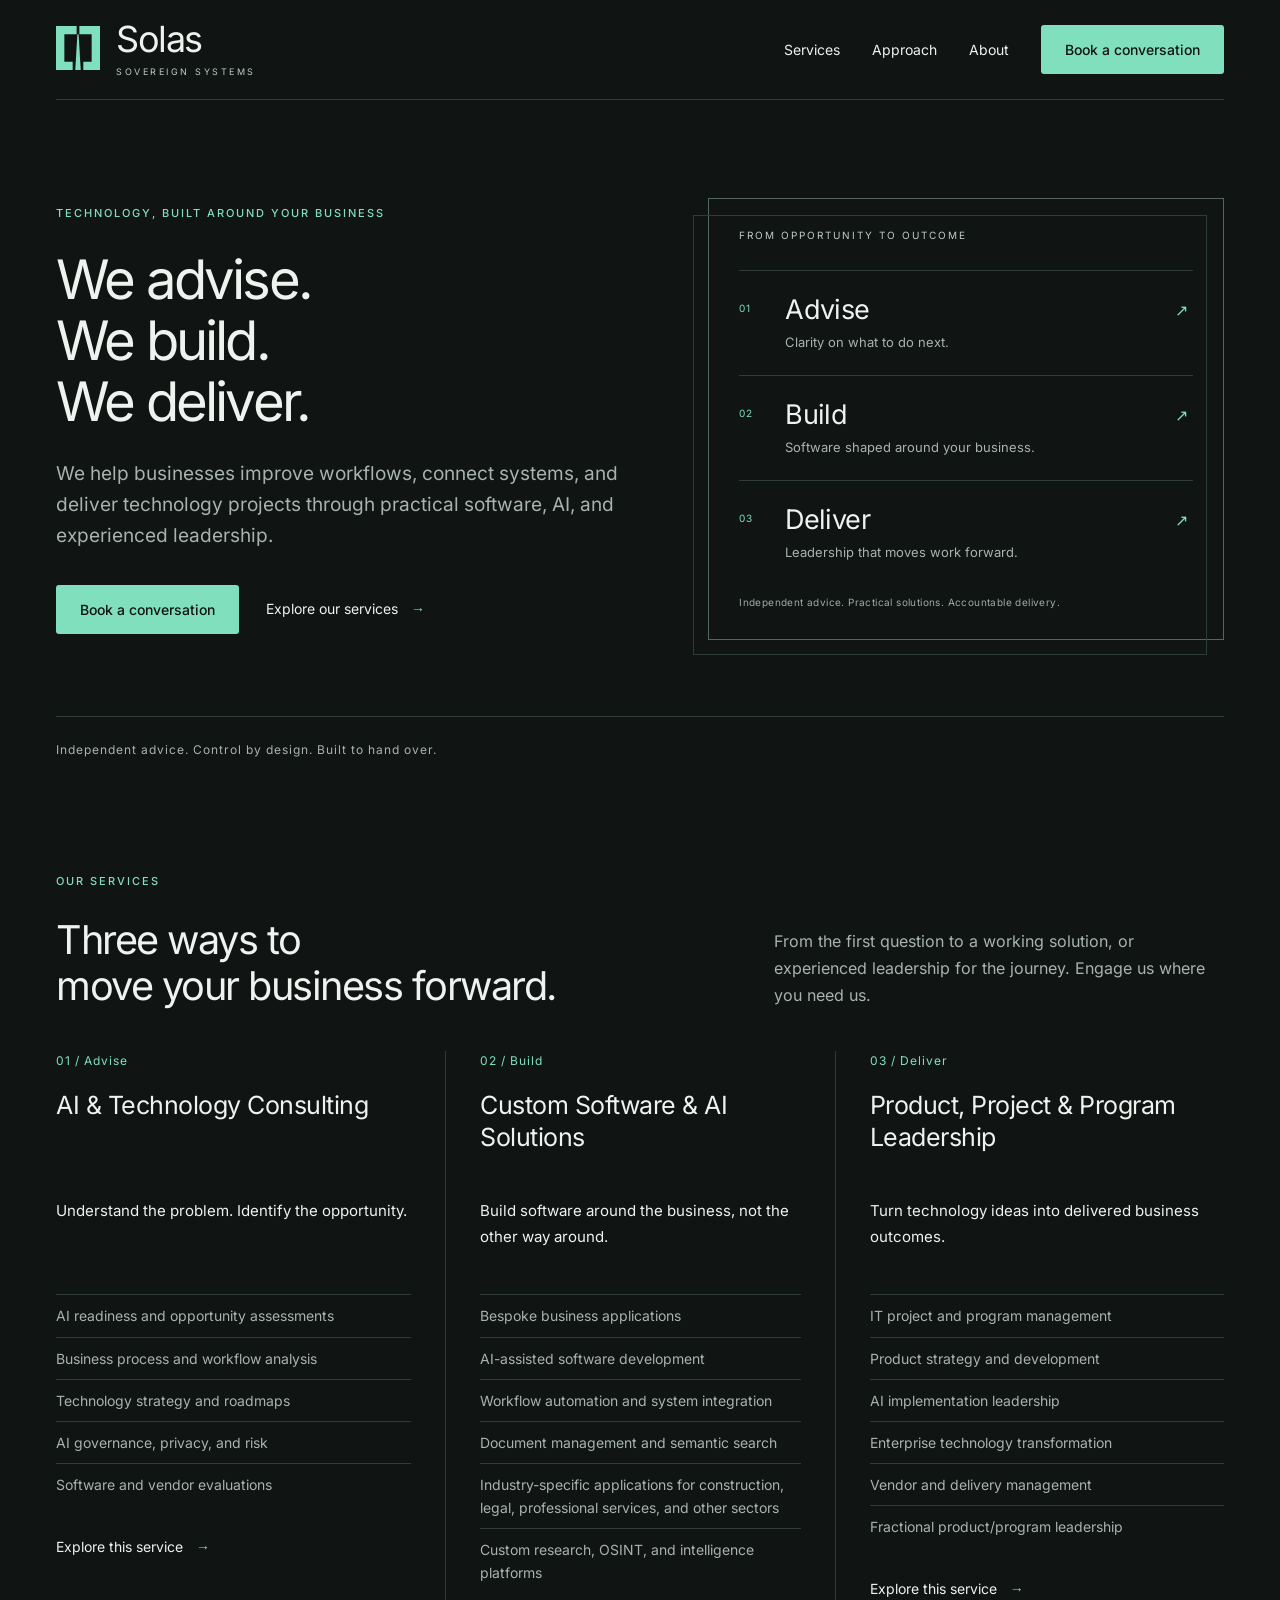
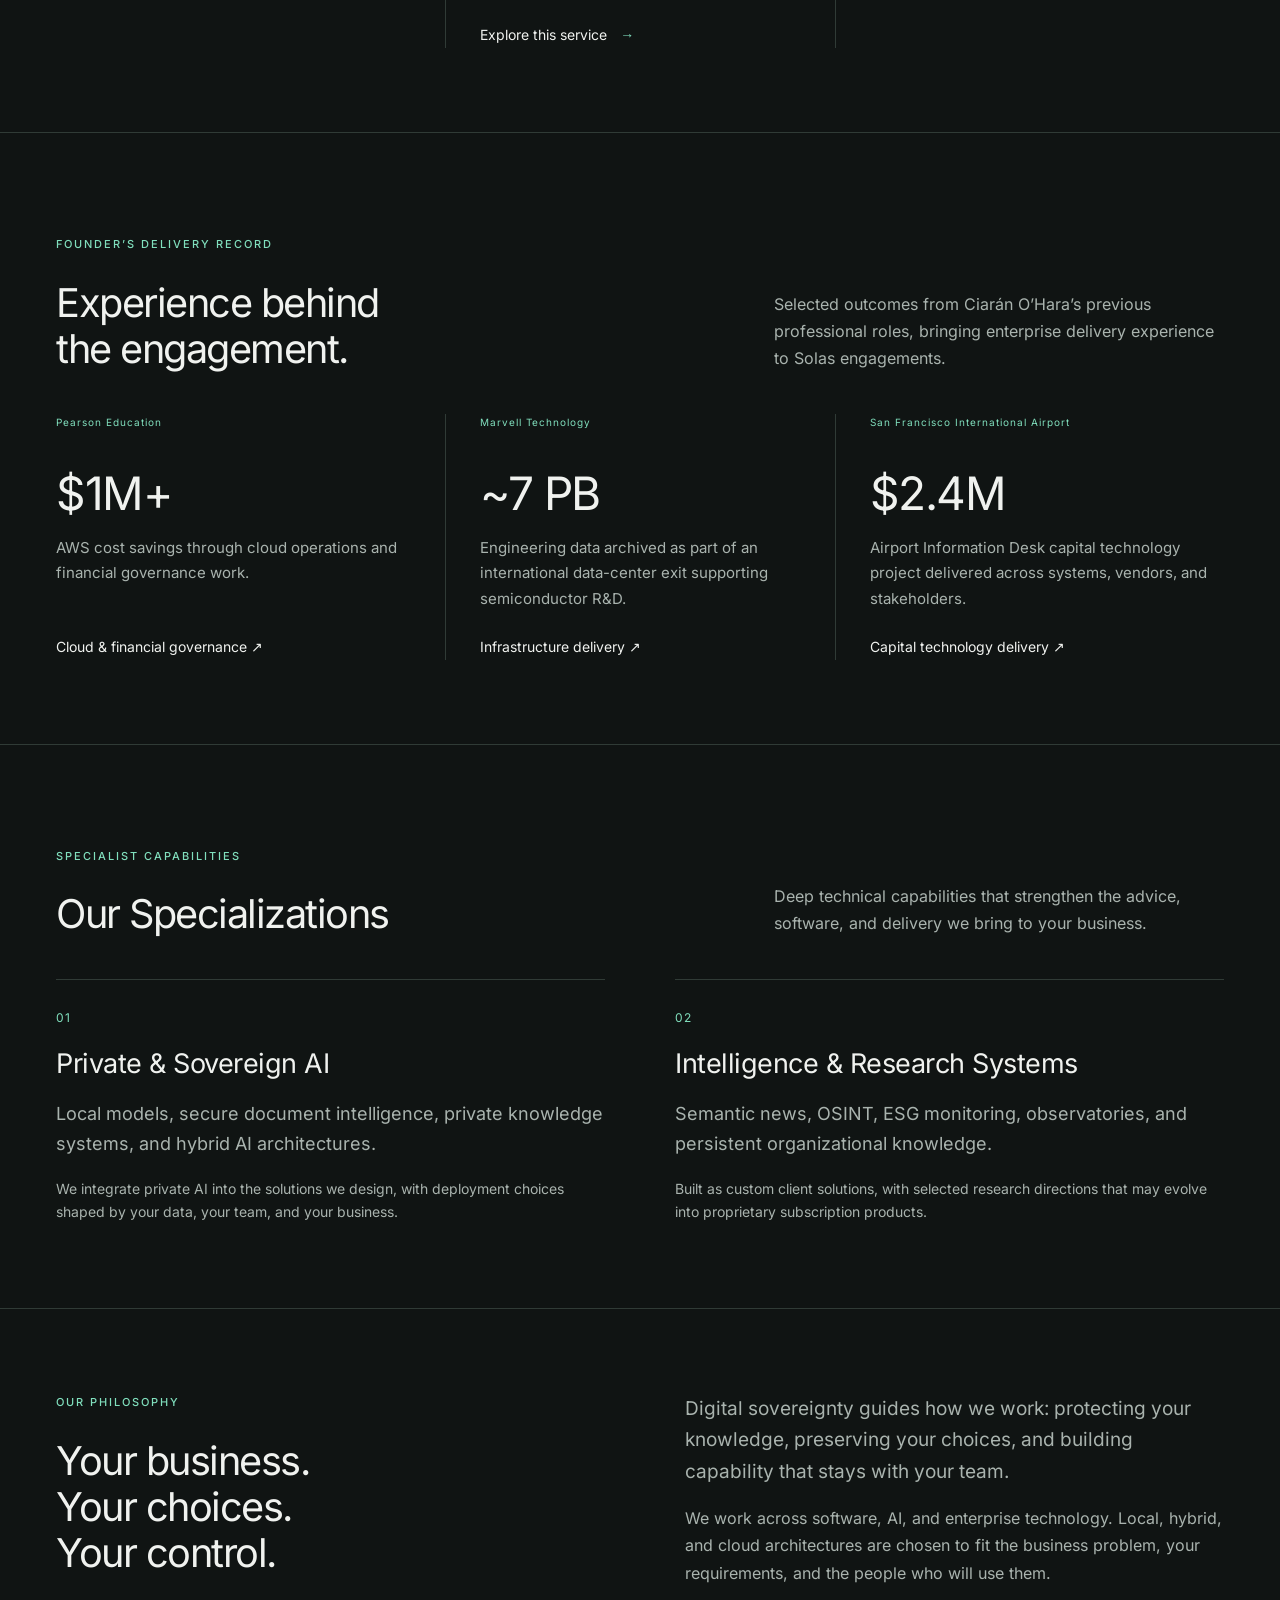
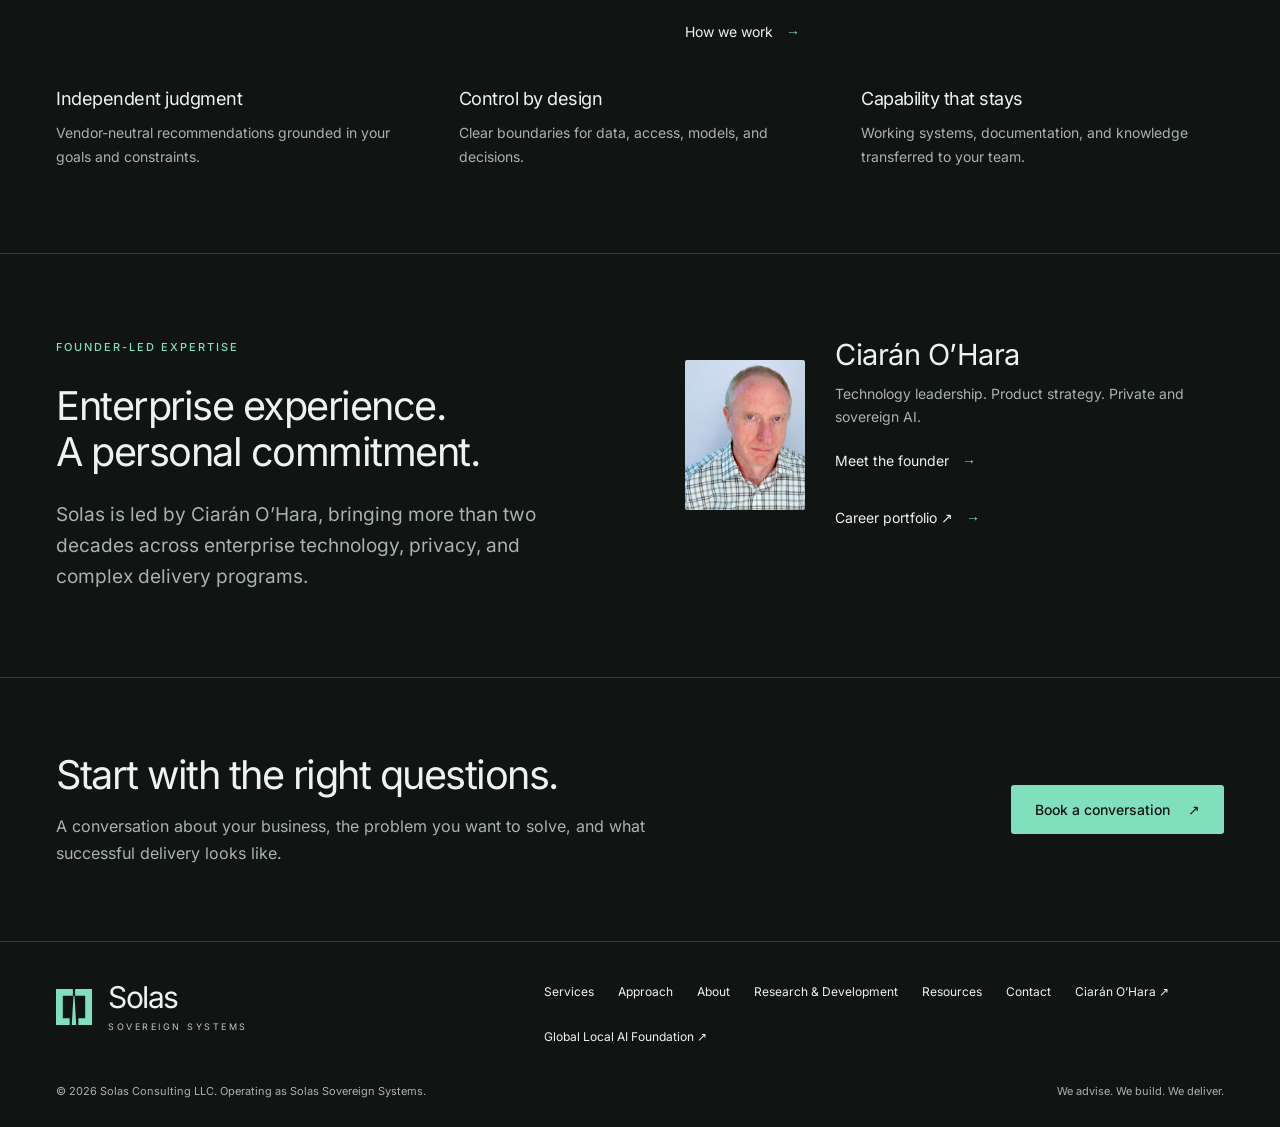
==== commit 739a9de8: "Publish revised Solas services and connect founder portfolio" ====
--- a/index.html
+++ b/index.html
@@ -1,10 +1,11 @@
 <!doctype html>
-<html lang="en"><head><meta charset="utf-8"><meta name="viewport" content="width=device-width, initial-scale=1"><title>AI infrastructure. Under your control. — Solas Sovereign Systems</title><meta name="description" content="Private and hybrid AI advisory, architecture, governance and implementation for regulated organizations."><link rel="canonical" href="https://solassovereignsystems.ai/"><meta property="og:type" content="website"><meta property="og:title" content="AI infrastructure. Under your control. — Solas Sovereign Systems"><meta property="og:description" content="Private and hybrid AI advisory, architecture, governance and implementation for regulated organizations."><meta property="og:url" content="https://solassovereignsystems.ai/"><meta property="og:image" content="https://solassovereignsystems.ai/assets/social-card-v3.png"><meta property="og:image:width" content="1200"><meta property="og:image:height" content="630"><meta name="twitter:card" content="summary_large_image"><meta name="theme-color" content="#101413"><link rel="icon" href="assets/solas-favicon.svg" type="image/svg+xml"><link rel="apple-touch-icon" href="assets/solas-touch-icon.png"><link rel="preload" href="assets/fonts/inter-regular.woff2" as="font" type="font/woff2" crossorigin><link rel="stylesheet" href="assets/site.css?v=3"><script src="assets/site.js" defer></script><script type="application/ld+json">{"@context": "https://schema.org", "@type": "ProfessionalService", "name": "Solas Sovereign Systems", "url": "https://solassovereignsystems.ai/", "description": "Private and hybrid AI advisory, architecture, governance and implementation for regulated organizations.", "founder": {"@type": "Person", "name": "Ciarán O’Hara", "image": "https://solassovereignsystems.ai/assets/ciaran-ohara-portrait.jpg"}, "email": "contact@solassovereignsystems.ai"}</script></head>
-<body data-page="home"><a class="skip" href="#main">Skip to content</a><header class="header"><nav class="nav wrap" aria-label="Main navigation"><a href="index.html" aria-label="Solas Sovereign Systems home"><span class="brand-lockup"><img class="brand-symbol" src="assets/solas-symbol.svg" alt="" width="44" height="44"><span class="wordmark"><strong>Solas</strong><small>SOVEREIGN SYSTEMS</small></span></span></a><button class="menu-toggle" type="button" aria-expanded="false" aria-controls="main-menu">Menu</button><div class="nav-links" id="main-menu"><a href="expertise.html">Expertise</a><a href="approach.html">Approach</a><a href="about.html">About</a><a class="button" href="contact.html">Book a conversation</a></div></nav></header><main id="main">
-<section class="hero" id="top"><div class="wrap"><div class="hero-grid"><div><p class="eyebrow">Private &amp; hybrid AI</p><h1>AI infrastructure.<br>Under your control.</h1><p class="lead">We help regulated organizations design, deploy and govern AI on infrastructure they control.</p><div class="actions"><a class="button" href="contact.html">Book a conversation</a><a class="text-link" href="expertise.html">Explore our expertise <span aria-hidden="true">→</span></a></div></div><div class="architecture" role="img" aria-label="Illustrative architecture: your data connects to private AI and your team, within an environment you control."><div class="architecture-label">YOUR ENVIRONMENT</div><div class="nodes"><div class="node"><svg viewBox="0 0 40 40" aria-hidden="true"><ellipse cx="20" cy="8" rx="13" ry="5"/><path d="M7 8v24c0 7 26 7 26 0V8M7 16c0 7 26 7 26 0M7 24c0 7 26 7 26 0"/></svg><strong>Your data</strong><small>Sensitive<br>Proprietary<br>Regulated</small></div><div class="connector" aria-hidden="true"></div><div class="node"><svg viewBox="0 0 40 40" aria-hidden="true"><rect x="5" y="5" width="30" height="9" rx="2"/><rect x="5" y="16" width="30" height="9" rx="2"/><rect x="5" y="27" width="30" height="9" rx="2"/><path d="M10 9h1m-1 11h1m-1 11h1"/></svg><strong>Private AI</strong><small>On your<br>infrastructure<br>Under your control</small></div><div class="connector" aria-hidden="true"></div><div class="node"><svg viewBox="0 0 40 40" aria-hidden="true"><circle cx="20" cy="10" r="5"/><circle cx="7" cy="14" r="4"/><circle cx="33" cy="14" r="4"/><path d="M11 35V25c0-9 18-9 18 0v10M1 31v-8c0-5 7-7 11-4m27 12v-8c0-5-7-7-11-4"/></svg><strong>Your team</strong><small>Your expertise<br>Your processes<br>Your outcomes</small></div></div><div class="diagram-note">Private by design. Governed by you.</div></div></div><p class="trust-line">Independent advice. Private by design. Built to hand over.</p></div></section>
-<section class="section first"><div class="wrap"><div class="section-head"><h2>From strategy to<br>working systems.</h2><p>Practical support at every stage, from the first assessment to systems your team can operate.</p></div><div class="three"><article class="offering"><span class="number">01</span><h3>Assess &amp; plan</h3><p>Clarify objectives, assess readiness, and define a practical path for AI within your organization.</p><a class="text-link" href="expertise.html#assess">Explore this service <span aria-hidden="true">→</span></a></article><article class="offering"><span class="number">02</span><h3>Design &amp; deploy</h3><p>Architect and implement private or hybrid AI around your environment, workloads, and constraints.</p><a class="text-link" href="expertise.html#deploy">Explore this service <span aria-hidden="true">→</span></a></article><article class="offering"><span class="number">03</span><h3>Govern &amp; lead</h3><p>Establish governance, guide delivery, and build the capability for your team to take control.</p><a class="text-link" href="expertise.html#govern">Explore this service <span aria-hidden="true">→</span></a></article></div></div></section>
-<section class="section"><div class="wrap"><div class="split"><div><p class="eyebrow">A deliberate approach</p><h2>The right architecture.<br>For your reality.</h2></div><div><p class="lead" style="margin-top:0">Some workloads belong on your own infrastructure. Others can use the cloud. The work starts with understanding the difference.</p><p>We design around your data, security boundaries, and operational needs—then help you build the capability to run it.</p><div class="actions"><a class="text-link" href="approach.html">How we work <span aria-hidden="true">→</span></a></div></div></div><div class="principles"><article><h3>Independent judgment</h3><p>Vendor-neutral recommendations grounded in your goals and constraints.</p></article><article><h3>Control by design</h3><p>Clear boundaries for data, access, models, and decisions.</p></article><article><h3>Capability that stays</h3><p>Working systems, documentation, and knowledge transferred to your team.</p></article></div></div></section>
-<section class="section"><div class="wrap split"><div><p class="eyebrow">Founder-led expertise</p><h2>Enterprise experience.<br>A personal commitment.</h2><p class="lead">Solas is led by Ciarán O’Hara, bringing more than two decades across enterprise technology, privacy, and complex delivery programs.</p></div><div class="portrait-teaser"><img src="assets/ciaran-ohara-portrait.jpg" alt="Ciarán O’Hara, founder of Solas Sovereign Systems" width="120" height="150" loading="lazy"><div><h3>Ciarán O’Hara</h3><p>Technology leadership. Product strategy. Private and sovereign AI.</p><a class="text-link" href="about.html">Meet the founder <span aria-hidden="true">→</span></a></div></div></div></section>
-<section class="section"><div class="wrap split"><div><p class="eyebrow">Looking ahead</p><h2>Private AI.<br>A more practical foundation.</h2><p class="lead">Advisory and delivery are available today. Alongside this work, Solas is developing a dedicated sovereign AI platform.</p></div><div class="homepage-platform"><span class="status">PLATFORM · IN DEVELOPMENT</span><h3>The Sovereign AI Appliance</h3><p>A planned platform for local inference, private knowledge systems, and governed AI on infrastructure you control.</p><a class="text-link" href="platform.html">Explore the direction <span aria-hidden="true">→</span></a></div></div></section>
-<section class="cta"><div class="wrap cta-inner"><div><h2>Start with the right questions.</h2><p>A conversation about your goals, your infrastructure, and where AI could make a practical difference.</p></div><a class="button" href="contact.html">Book a conversation <span aria-hidden="true">↗</span></a></div></section>
-</main><footer class="footer"><div class="wrap"><div class="footer-top"><a href="index.html" aria-label="Solas Sovereign Systems home"><span class="brand-lockup"><img class="brand-symbol" src="assets/solas-symbol.svg" alt="" width="44" height="44"><span class="wordmark"><strong>Solas</strong><small>SOVEREIGN SYSTEMS</small></span></span></a><nav class="footer-links" aria-label="Footer navigation"><a href="expertise.html">Expertise</a><a href="approach.html">Approach</a><a href="about.html">About</a><a href="platform.html">Platform</a><a href="resources.html">Resources</a><a href="contact.html">Contact</a><a href="https://globallocalai.org/">Global Local AI Foundation ↗</a></nav></div><div class="footer-bottom"><span>© 2026 Solas Consulting LLC. Operating as Solas Sovereign Systems.</span><span>Trusted AI infrastructure. Under your control.</span></div></div></footer></body></html>+<html lang="en"><head><meta charset="utf-8"><meta name="viewport" content="width=device-width, initial-scale=1"><title>We advise. We build. We deliver. — Solas Sovereign Systems</title><meta name="description" content="AI and technology consulting, custom software and AI solutions, and product, project and program leadership."><link rel="canonical" href="https://solassovereignsystems.ai/"><meta property="og:type" content="website"><meta property="og:title" content="We advise. We build. We deliver. — Solas Sovereign Systems"><meta property="og:description" content="AI and technology consulting, custom software and AI solutions, and product, project and program leadership."><meta property="og:url" content="https://solassovereignsystems.ai/"><meta property="og:image" content="https://solassovereignsystems.ai/assets/social-card-v4.jpg"><meta property="og:image:width" content="1200"><meta property="og:image:height" content="630"><meta name="twitter:card" content="summary_large_image"><meta name="theme-color" content="#101413"><link rel="icon" href="assets/solas-favicon.svg" type="image/svg+xml"><link rel="apple-touch-icon" href="assets/solas-touch-icon.png"><link rel="preload" href="assets/fonts/inter-regular.woff2" as="font" type="font/woff2" crossorigin><link rel="stylesheet" href="assets/site.css?v=4"><script src="assets/site.js" defer></script><script type="application/ld+json">{"@context": "https://schema.org", "@type": "ProfessionalService", "name": "Solas Sovereign Systems", "url": "https://solassovereignsystems.ai/", "description": "AI and technology consulting, custom software and AI solutions, and product, project and program leadership.", "founder": {"@type": "Person", "name": "Ciarán O’Hara", "image": "https://solassovereignsystems.ai/assets/ciaran-ohara-portrait.jpg"}, "email": "contact@solassovereignsystems.ai"}</script></head>
+<body data-page="home"><a class="skip" href="#main">Skip to content</a><header class="header"><nav class="nav wrap" aria-label="Main navigation"><a href="index.html" aria-label="Solas Sovereign Systems home"><span class="brand-lockup"><img class="brand-symbol" src="assets/solas-symbol.svg" alt="" width="44" height="44"><span class="wordmark"><strong>Solas</strong><small>SOVEREIGN SYSTEMS</small></span></span></a><button class="menu-toggle" type="button" aria-expanded="false" aria-controls="main-menu">Menu</button><div class="nav-links" id="main-menu"><a href="expertise.html">Services</a><a href="approach.html">Approach</a><a href="about.html">About</a><a class="button" href="contact.html">Book a conversation</a></div></nav></header><main id="main">
+<section class="hero" id="top"><div class="wrap"><div class="hero-grid"><div><p class="eyebrow">Technology, built around your business</p><h1>We advise.<br>We build.<br>We deliver.</h1><p class="lead">We help businesses improve workflows, connect systems, and deliver technology projects through practical software, AI, and experienced leadership.</p><div class="actions"><a class="button" href="contact.html">Book a conversation</a><a class="text-link" href="#services">Explore our services <span aria-hidden="true">→</span></a></div></div><div class="delivery-map" aria-label="Three ways to work with Solas"><p class="architecture-label">FROM OPPORTUNITY TO OUTCOME</p><ol><li><span class="number">01</span><div><strong>Advise</strong><p>Clarity on what to do next.</p></div><span aria-hidden="true">↗</span></li><li><span class="number">02</span><div><strong>Build</strong><p>Software shaped around your business.</p></div><span aria-hidden="true">↗</span></li><li><span class="number">03</span><div><strong>Deliver</strong><p>Leadership that moves work forward.</p></div><span aria-hidden="true">↗</span></li></ol><p class="diagram-note">Independent advice. Practical solutions. Accountable delivery.</p></div></div><p class="trust-line">Independent advice. Control by design. Built to hand over.</p></div></section>
+<section class="section first" id="services"><div class="wrap"><div class="section-head"><div><p class="eyebrow">Our services</p><h2>Three ways to<br>move your business forward.</h2></div><p>From the first question to a working solution, or experienced leadership for the journey. Engage us where you need us.</p></div><div class="three service-overview"><article class="offering"><span class="number">01 / Advise</span><h3>AI &amp; Technology Consulting</h3><p class="service-promise">Understand the problem. Identify the opportunity.</p><ul class="service-points"><li>AI readiness and opportunity assessments</li><li>Business process and workflow analysis</li><li>Technology strategy and roadmaps</li><li>AI governance, privacy, and risk</li><li>Software and vendor evaluations</li></ul><a class="text-link" href="expertise.html#consulting">Explore this service <span aria-hidden="true">→</span></a></article><article class="offering"><span class="number">02 / Build</span><h3>Custom Software &amp; AI Solutions</h3><p class="service-promise">Build software around the business, not the other way around.</p><ul class="service-points"><li>Bespoke business applications</li><li>AI-assisted software development</li><li>Workflow automation and system integration</li><li>Document management and semantic search</li><li>Industry-specific applications for construction, legal, professional services, and other sectors</li><li>Custom research, OSINT, and intelligence platforms</li></ul><a class="text-link" href="expertise.html#solutions">Explore this service <span aria-hidden="true">→</span></a></article><article class="offering"><span class="number">03 / Deliver</span><h3>Product, Project &amp; Program Leadership</h3><p class="service-promise">Turn technology ideas into delivered business outcomes.</p><ul class="service-points"><li>IT project and program management</li><li>Product strategy and development</li><li>AI implementation leadership</li><li>Enterprise technology transformation</li><li>Vendor and delivery management</li><li>Fractional product/program leadership</li></ul><a class="text-link" href="expertise.html#leadership">Explore this service <span aria-hidden="true">→</span></a></article></div></div></section>
+<section class="section" id="experience"><div class="wrap"><div class="section-head"><div><p class="eyebrow">Founder’s delivery record</p><h2>Experience behind<br>the engagement.</h2></div><p>Selected outcomes from Ciarán O’Hara’s previous professional roles, bringing enterprise delivery experience to Solas engagements.</p></div><div class="three experience-grid"><article class="offering"><span class="number">Pearson Education</span><h3>$1M+</h3><p>AWS cost savings through cloud operations and financial governance work.</p><a class="text-link" href="https://ciaranohara.com/projects.html#finops">Cloud &amp; financial governance ↗</a></article><article class="offering"><span class="number">Marvell Technology</span><h3>~7 PB</h3><p>Engineering data archived as part of an international data-center exit supporting semiconductor R&amp;D.</p><a class="text-link" href="https://ciaranohara.com/projects.html#infra">Infrastructure delivery ↗</a></article><article class="offering"><span class="number">San Francisco International Airport</span><h3>$2.4M</h3><p>Airport Information Desk capital technology project delivered across systems, vendors, and stakeholders.</p><a class="text-link" href="https://ciaranohara.com/projects.html#capital">Capital technology delivery ↗</a></article></div></div></section>
+<section class="section" id="specializations"><div class="wrap"><div class="section-head"><div><p class="eyebrow">Specialist capabilities</p><h2>Our Specializations</h2></div><p>Deep technical capabilities that strengthen the advice, software, and delivery we bring to your business.</p></div><div class="specializations"><article><span class="number">01</span><h3>Private &amp; Sovereign AI</h3><p class="lead">Local models, secure document intelligence, private knowledge systems, and hybrid AI architectures.</p><p>We integrate private AI into the solutions we design, with deployment choices shaped by your data, your team, and your business.</p></article><article><span class="number">02</span><h3>Intelligence &amp; Research Systems</h3><p class="lead">Semantic news, OSINT, ESG monitoring, observatories, and persistent organizational knowledge.</p><p>Built as custom client solutions, with selected research directions that may evolve into proprietary subscription products.</p></article></div></div></section>
+<section class="section"><div class="wrap"><div class="split"><div><p class="eyebrow">Our philosophy</p><h2>Your business.<br>Your choices.<br>Your control.</h2></div><div><p class="lead" style="margin-top:0">Digital sovereignty guides how we work: protecting your knowledge, preserving your choices, and building capability that stays with your team.</p><p>We work across software, AI, and enterprise technology. Local, hybrid, and cloud architectures are chosen to fit the business problem, your requirements, and the people who will use them.</p><div class="actions"><a class="text-link" href="approach.html">How we work <span aria-hidden="true">→</span></a></div></div></div><div class="principles"><article><h3>Independent judgment</h3><p>Vendor-neutral recommendations grounded in your goals and constraints.</p></article><article><h3>Control by design</h3><p>Clear boundaries for data, access, models, and decisions.</p></article><article><h3>Capability that stays</h3><p>Working systems, documentation, and knowledge transferred to your team.</p></article></div></div></section>
+<section class="section"><div class="wrap split"><div><p class="eyebrow">Founder-led expertise</p><h2>Enterprise experience.<br>A personal commitment.</h2><p class="lead">Solas is led by Ciarán O’Hara, bringing more than two decades across enterprise technology, privacy, and complex delivery programs.</p></div><div class="portrait-teaser"><img src="assets/ciaran-ohara-portrait.jpg" alt="Ciarán O’Hara, founder of Solas Sovereign Systems" width="120" height="150" loading="lazy"><div><h3>Ciarán O’Hara</h3><p>Technology leadership. Product strategy. Private and sovereign AI.</p><a class="text-link" href="about.html">Meet the founder <span aria-hidden="true">→</span></a><div style="margin-top:12px"><a class="text-link" href="https://ciaranohara.com/">Career portfolio ↗ <span aria-hidden="true">→</span></a></div></div></div></div></section>
+<section class="cta"><div class="wrap cta-inner"><div><h2>Start with the right questions.</h2><p>A conversation about your business, the problem you want to solve, and what successful delivery looks like.</p></div><a class="button" href="contact.html">Book a conversation <span aria-hidden="true">↗</span></a></div></section>
+</main><footer class="footer"><div class="wrap"><div class="footer-top"><a href="index.html" aria-label="Solas Sovereign Systems home"><span class="brand-lockup"><img class="brand-symbol" src="assets/solas-symbol.svg" alt="" width="44" height="44"><span class="wordmark"><strong>Solas</strong><small>SOVEREIGN SYSTEMS</small></span></span></a><nav class="footer-links" aria-label="Footer navigation"><a href="expertise.html">Services</a><a href="approach.html">Approach</a><a href="about.html">About</a><a href="platform.html">Research &amp; Development</a><a href="resources.html">Resources</a><a href="contact.html">Contact</a><a href="https://ciaranohara.com/">Ciarán O’Hara ↗</a><a href="https://globallocalai.org/">Global Local AI Foundation ↗</a></nav></div><div class="footer-bottom"><span>© 2026 Solas Consulting LLC. Operating as Solas Sovereign Systems.</span><span>We advise. We build. We deliver.</span></div></div></footer></body></html>
--- a/assets/site.css
+++ b/assets/site.css
@@ -8,3 +8,29 @@
 .sr-only{position:absolute;width:1px;height:1px;padding:0;margin:-1px;overflow:hidden;clip:rect(0,0,0,0);white-space:nowrap;border:0}
 
 .brand-lockup{display:inline-flex;align-items:center;gap:16px}.brand-symbol{width:44px;height:44px;flex-shrink:0}.footer .brand-symbol{width:36px;height:36px}@media(max-width:800px){.brand-lockup{gap:12px}.brand-symbol{width:35px;height:35px}}
+
+/* Service hierarchy: retain the existing Solas typography and palette. */
+.delivery-map{border:1px solid #52675d;padding:28px 30px;position:relative;margin:12px 0 12px 9px}
+.delivery-map:before{content:'';position:absolute;inset:16px 16px -16px -16px;border:1px solid #2c3d34;pointer-events:none}
+.delivery-map ol{list-style:none;margin:26px 0 0;padding:0}
+.delivery-map li{display:grid;grid-template-columns:30px 1fr 18px;align-items:start;gap:16px;padding:22px 0;border-top:1px solid var(--line)}
+.delivery-map li .number{margin:7px 0 0;font-size:10px}
+.delivery-map strong{font-size:27px;line-height:1.25;font-weight:400;letter-spacing:-.6px}
+.delivery-map li p{font-size:13px;margin-top:5px;line-height:1.6}
+.delivery-map li>span:last-child{color:var(--accent);margin-top:4px}
+.delivery-map .diagram-note{margin-top:8px;line-height:1.8}
+.service-overview h3{font-size:25px;line-height:1.25;min-height:94px}
+.offering .service-promise{color:var(--ink);font-size:15px;min-height:76px;margin:14px 0 20px}
+.service-points{margin:0 0 28px;padding:0;list-style:none;color:var(--muted);font-size:14px;line-height:1.65}
+.service-points li{padding:9px 0;border-top:1px solid var(--line)}
+.specializations{display:grid;grid-template-columns:1fr 1fr;gap:70px}
+.specializations article{border-top:1px solid var(--line);padding-top:28px}
+.specializations h3{font-size:27px;margin-bottom:20px}
+.specializations .lead{font-size:18px;margin-bottom:16px}
+.specializations p+p{font-size:14px}
+.legacy-anchor{display:block;scroll-margin-top:120px}
+@media(max-width:1100px){.delivery-map{padding:25px 22px}.service-overview h3{font-size:23px;min-height:110px}.offering .service-promise{min-height:100px}.specializations{gap:44px}}
+@media(max-width:800px){.delivery-map{margin-left:9px;max-width:600px;width:calc(100% - 9px)}.service-overview h3{min-height:0;font-size:27px;max-width:500px}.offering .service-promise{min-height:0;margin:15px 0}.service-overview .offering{padding:30px 0!important}.service-points{margin-bottom:20px}.specializations{grid-template-columns:1fr;gap:35px}.specializations h3{font-size:25px}}
+@media(max-width:460px){.delivery-map{padding:22px 20px}.delivery-map li{gap:12px}.delivery-map strong{font-size:25px}.service-overview h3{font-size:25px}.service-points{font-size:14px}}
+
+.experience-grid h3{font-size:46px;letter-spacing:-1.5px}.experience-grid .number{font-size:10px;line-height:1.7;min-height:34px}.experience-grid p{min-height:78px}@media(max-width:800px){.experience-grid p{min-height:0}.experience-grid .number{min-height:0}}
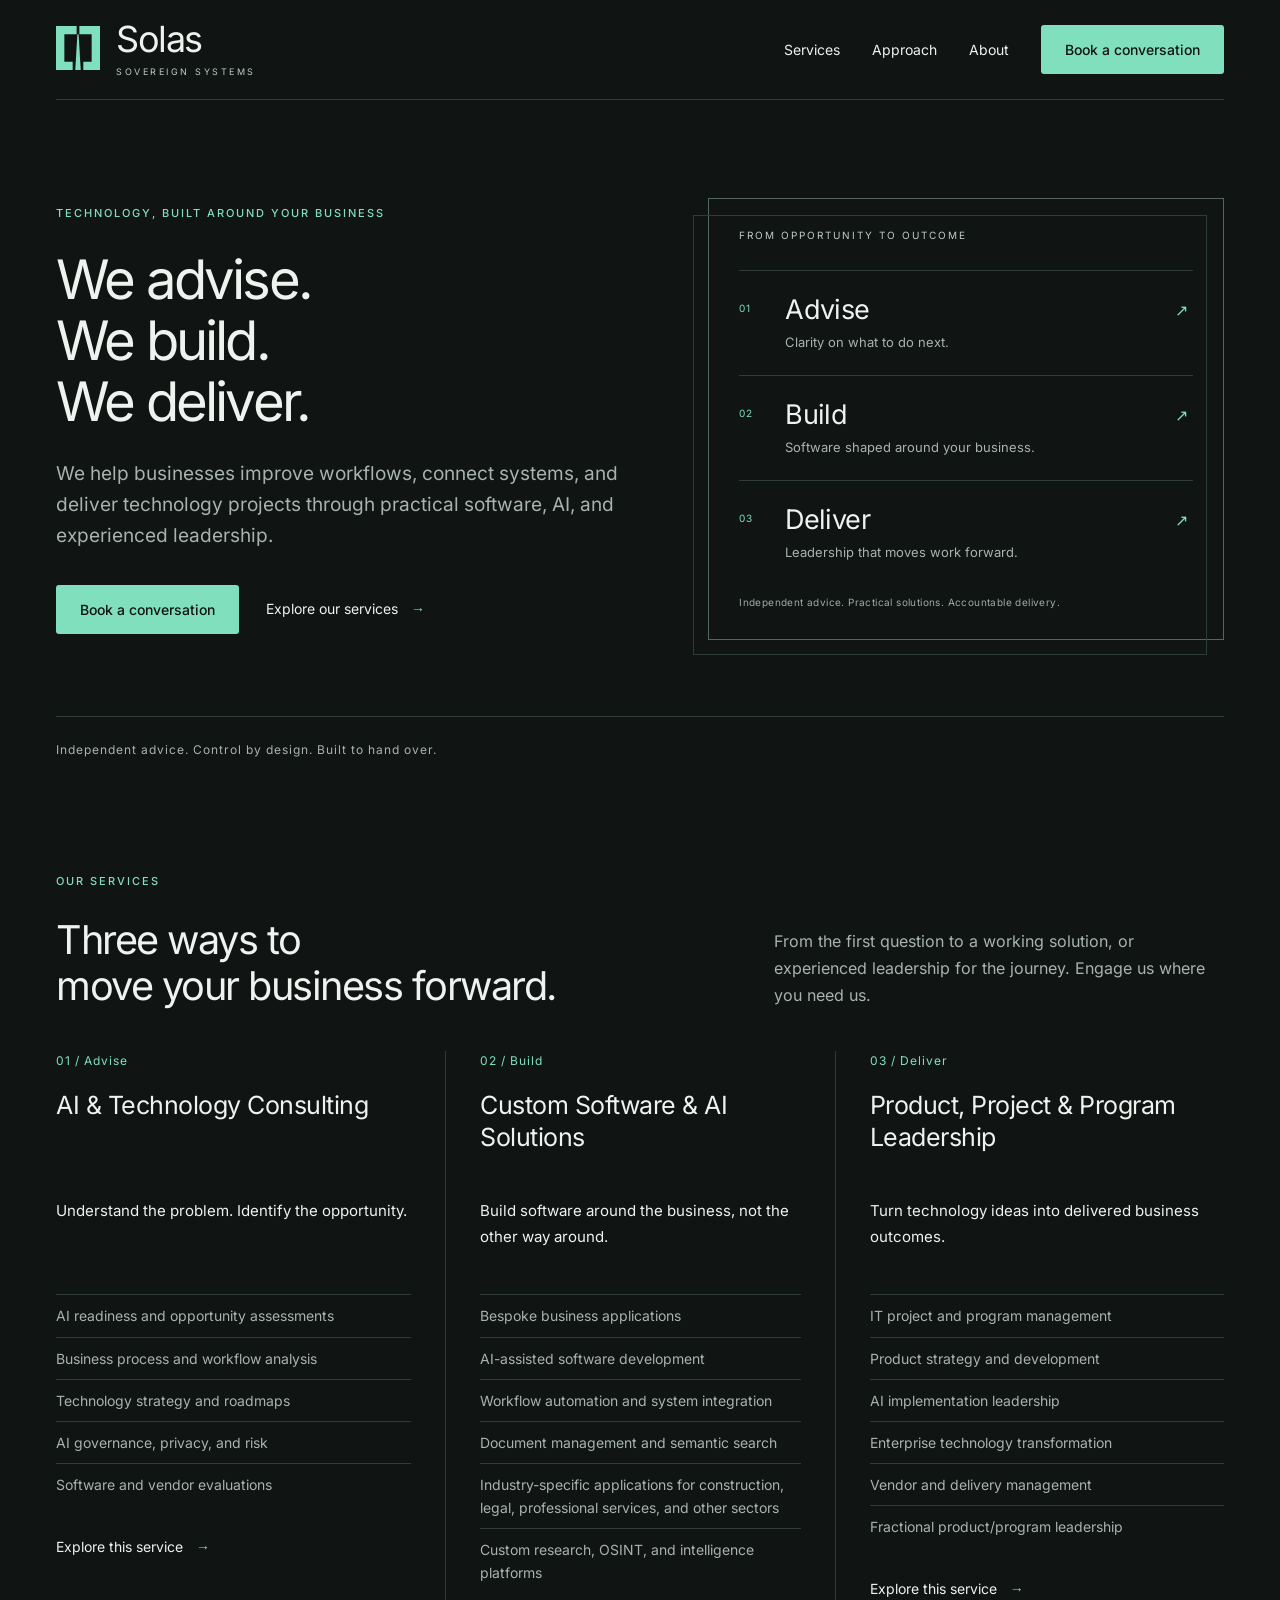
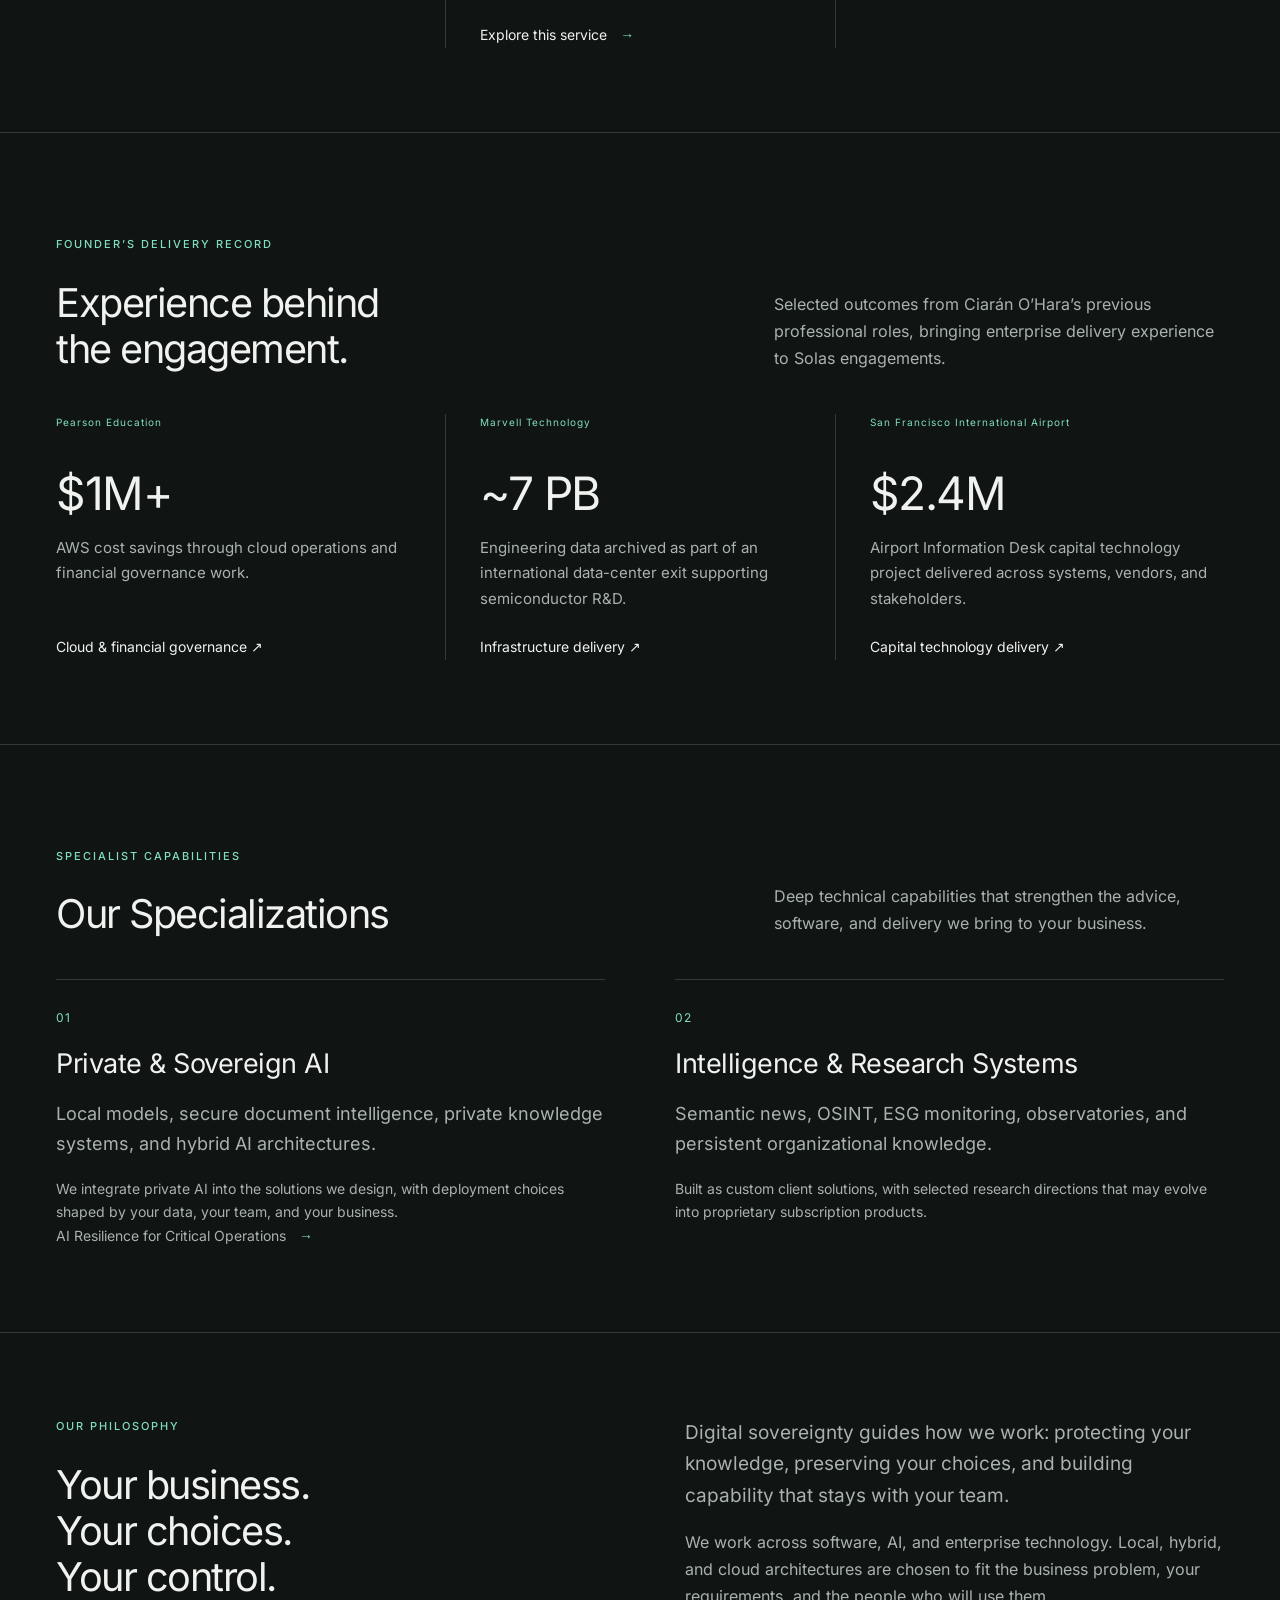
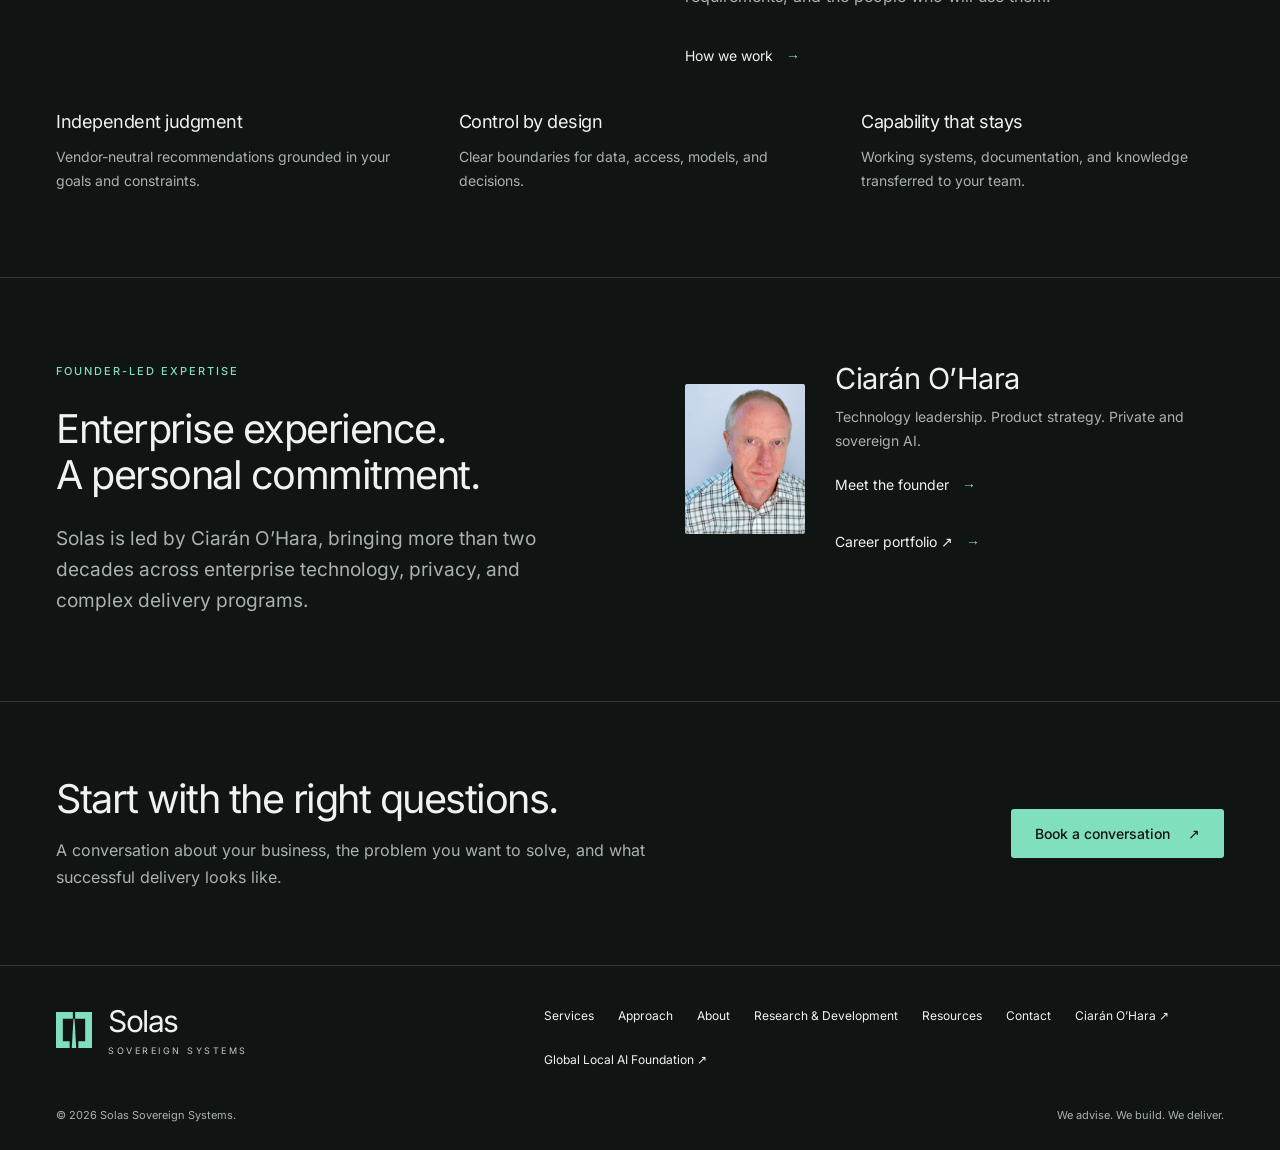
==== commit 4bab72ea: "Introduce the proposed critical operations assessment" ====
--- a/index.html
+++ b/index.html
@@ -4,8 +4,8 @@
 <section class="hero" id="top"><div class="wrap"><div class="hero-grid"><div><p class="eyebrow">Technology, built around your business</p><h1>We advise.<br>We build.<br>We deliver.</h1><p class="lead">We help businesses improve workflows, connect systems, and deliver technology projects through practical software, AI, and experienced leadership.</p><div class="actions"><a class="button" href="contact.html">Book a conversation</a><a class="text-link" href="#services">Explore our services <span aria-hidden="true">→</span></a></div></div><div class="delivery-map" aria-label="Three ways to work with Solas"><p class="architecture-label">FROM OPPORTUNITY TO OUTCOME</p><ol><li><span class="number">01</span><div><strong>Advise</strong><p>Clarity on what to do next.</p></div><span aria-hidden="true">↗</span></li><li><span class="number">02</span><div><strong>Build</strong><p>Software shaped around your business.</p></div><span aria-hidden="true">↗</span></li><li><span class="number">03</span><div><strong>Deliver</strong><p>Leadership that moves work forward.</p></div><span aria-hidden="true">↗</span></li></ol><p class="diagram-note">Independent advice. Practical solutions. Accountable delivery.</p></div></div><p class="trust-line">Independent advice. Control by design. Built to hand over.</p></div></section>
 <section class="section first" id="services"><div class="wrap"><div class="section-head"><div><p class="eyebrow">Our services</p><h2>Three ways to<br>move your business forward.</h2></div><p>From the first question to a working solution, or experienced leadership for the journey. Engage us where you need us.</p></div><div class="three service-overview"><article class="offering"><span class="number">01 / Advise</span><h3>AI &amp; Technology Consulting</h3><p class="service-promise">Understand the problem. Identify the opportunity.</p><ul class="service-points"><li>AI readiness and opportunity assessments</li><li>Business process and workflow analysis</li><li>Technology strategy and roadmaps</li><li>AI governance, privacy, and risk</li><li>Software and vendor evaluations</li></ul><a class="text-link" href="expertise.html#consulting">Explore this service <span aria-hidden="true">→</span></a></article><article class="offering"><span class="number">02 / Build</span><h3>Custom Software &amp; AI Solutions</h3><p class="service-promise">Build software around the business, not the other way around.</p><ul class="service-points"><li>Bespoke business applications</li><li>AI-assisted software development</li><li>Workflow automation and system integration</li><li>Document management and semantic search</li><li>Industry-specific applications for construction, legal, professional services, and other sectors</li><li>Custom research, OSINT, and intelligence platforms</li></ul><a class="text-link" href="expertise.html#solutions">Explore this service <span aria-hidden="true">→</span></a></article><article class="offering"><span class="number">03 / Deliver</span><h3>Product, Project &amp; Program Leadership</h3><p class="service-promise">Turn technology ideas into delivered business outcomes.</p><ul class="service-points"><li>IT project and program management</li><li>Product strategy and development</li><li>AI implementation leadership</li><li>Enterprise technology transformation</li><li>Vendor and delivery management</li><li>Fractional product/program leadership</li></ul><a class="text-link" href="expertise.html#leadership">Explore this service <span aria-hidden="true">→</span></a></article></div></div></section>
 <section class="section" id="experience"><div class="wrap"><div class="section-head"><div><p class="eyebrow">Founder’s delivery record</p><h2>Experience behind<br>the engagement.</h2></div><p>Selected outcomes from Ciarán O’Hara’s previous professional roles, bringing enterprise delivery experience to Solas engagements.</p></div><div class="three experience-grid"><article class="offering"><span class="number">Pearson Education</span><h3>$1M+</h3><p>AWS cost savings through cloud operations and financial governance work.</p><a class="text-link" href="https://ciaranohara.com/projects.html#finops">Cloud &amp; financial governance ↗</a></article><article class="offering"><span class="number">Marvell Technology</span><h3>~7 PB</h3><p>Engineering data archived as part of an international data-center exit supporting semiconductor R&amp;D.</p><a class="text-link" href="https://ciaranohara.com/projects.html#infra">Infrastructure delivery ↗</a></article><article class="offering"><span class="number">San Francisco International Airport</span><h3>$2.4M</h3><p>Airport Information Desk capital technology project delivered across systems, vendors, and stakeholders.</p><a class="text-link" href="https://ciaranohara.com/projects.html#capital">Capital technology delivery ↗</a></article></div></div></section>
-<section class="section" id="specializations"><div class="wrap"><div class="section-head"><div><p class="eyebrow">Specialist capabilities</p><h2>Our Specializations</h2></div><p>Deep technical capabilities that strengthen the advice, software, and delivery we bring to your business.</p></div><div class="specializations"><article><span class="number">01</span><h3>Private &amp; Sovereign AI</h3><p class="lead">Local models, secure document intelligence, private knowledge systems, and hybrid AI architectures.</p><p>We integrate private AI into the solutions we design, with deployment choices shaped by your data, your team, and your business.</p></article><article><span class="number">02</span><h3>Intelligence &amp; Research Systems</h3><p class="lead">Semantic news, OSINT, ESG monitoring, observatories, and persistent organizational knowledge.</p><p>Built as custom client solutions, with selected research directions that may evolve into proprietary subscription products.</p></article></div></div></section>
+<section class="section" id="specializations"><div class="wrap"><div class="section-head"><div><p class="eyebrow">Specialist capabilities</p><h2>Our Specializations</h2></div><p>Deep technical capabilities that strengthen the advice, software, and delivery we bring to your business.</p></div><div class="specializations"><article><span class="number">01</span><h3>Private &amp; Sovereign AI</h3><p class="lead">Local models, secure document intelligence, private knowledge systems, and hybrid AI architectures.</p><p>We integrate private AI into the solutions we design, with deployment choices shaped by your data, your team, and your business.<a class="text-link" href="expertise.html#critical-operations">AI Resilience for Critical Operations <span aria-hidden="true">→</span></a></p></article><article><span class="number">02</span><h3>Intelligence &amp; Research Systems</h3><p class="lead">Semantic news, OSINT, ESG monitoring, observatories, and persistent organizational knowledge.</p><p>Built as custom client solutions, with selected research directions that may evolve into proprietary subscription products.</p></article></div></div></section>
 <section class="section"><div class="wrap"><div class="split"><div><p class="eyebrow">Our philosophy</p><h2>Your business.<br>Your choices.<br>Your control.</h2></div><div><p class="lead" style="margin-top:0">Digital sovereignty guides how we work: protecting your knowledge, preserving your choices, and building capability that stays with your team.</p><p>We work across software, AI, and enterprise technology. Local, hybrid, and cloud architectures are chosen to fit the business problem, your requirements, and the people who will use them.</p><div class="actions"><a class="text-link" href="approach.html">How we work <span aria-hidden="true">→</span></a></div></div></div><div class="principles"><article><h3>Independent judgment</h3><p>Vendor-neutral recommendations grounded in your goals and constraints.</p></article><article><h3>Control by design</h3><p>Clear boundaries for data, access, models, and decisions.</p></article><article><h3>Capability that stays</h3><p>Working systems, documentation, and knowledge transferred to your team.</p></article></div></div></section>
 <section class="section"><div class="wrap split"><div><p class="eyebrow">Founder-led expertise</p><h2>Enterprise experience.<br>A personal commitment.</h2><p class="lead">Solas is led by Ciarán O’Hara, bringing more than two decades across enterprise technology, privacy, and complex delivery programs.</p></div><div class="portrait-teaser"><img src="assets/ciaran-ohara-portrait.jpg" alt="Ciarán O’Hara, founder of Solas Sovereign Systems" width="120" height="150" loading="lazy"><div><h3>Ciarán O’Hara</h3><p>Technology leadership. Product strategy. Private and sovereign AI.</p><a class="text-link" href="about.html">Meet the founder <span aria-hidden="true">→</span></a><div style="margin-top:12px"><a class="text-link" href="https://ciaranohara.com/">Career portfolio ↗ <span aria-hidden="true">→</span></a></div></div></div></div></section>
 <section class="cta"><div class="wrap cta-inner"><div><h2>Start with the right questions.</h2><p>A conversation about your business, the problem you want to solve, and what successful delivery looks like.</p></div><a class="button" href="contact.html">Book a conversation <span aria-hidden="true">↗</span></a></div></section>
-</main><footer class="footer"><div class="wrap"><div class="footer-top"><a href="index.html" aria-label="Solas Sovereign Systems home"><span class="brand-lockup"><img class="brand-symbol" src="assets/solas-symbol.svg" alt="" width="44" height="44"><span class="wordmark"><strong>Solas</strong><small>SOVEREIGN SYSTEMS</small></span></span></a><nav class="footer-links" aria-label="Footer navigation"><a href="expertise.html">Services</a><a href="approach.html">Approach</a><a href="about.html">About</a><a href="platform.html">Research &amp; Development</a><a href="resources.html">Resources</a><a href="contact.html">Contact</a><a href="https://ciaranohara.com/">Ciarán O’Hara ↗</a><a href="https://globallocalai.org/">Global Local AI Foundation ↗</a></nav></div><div class="footer-bottom"><span>© 2026 Solas Consulting LLC. Operating as Solas Sovereign Systems.</span><span>We advise. We build. We deliver.</span></div></div></footer></body></html>+</main><footer class="footer"><div class="wrap"><div class="footer-top"><a href="index.html" aria-label="Solas Sovereign Systems home"><span class="brand-lockup"><img class="brand-symbol" src="assets/solas-symbol.svg" alt="" width="44" height="44"><span class="wordmark"><strong>Solas</strong><small>SOVEREIGN SYSTEMS</small></span></span></a><nav class="footer-links" aria-label="Footer navigation"><a href="expertise.html">Services</a><a href="approach.html">Approach</a><a href="about.html">About</a><a href="platform.html">Research &amp; Development</a><a href="resources.html">Resources</a><a href="contact.html">Contact</a><a href="https://ciaranohara.com/">Ciarán O’Hara ↗</a><a href="https://globallocalai.org/">Global Local AI Foundation ↗</a></nav></div><div class="footer-bottom"><span>© 2026 Solas Sovereign Systems.</span><span>We advise. We build. We deliver.</span></div></div></footer></body></html>
